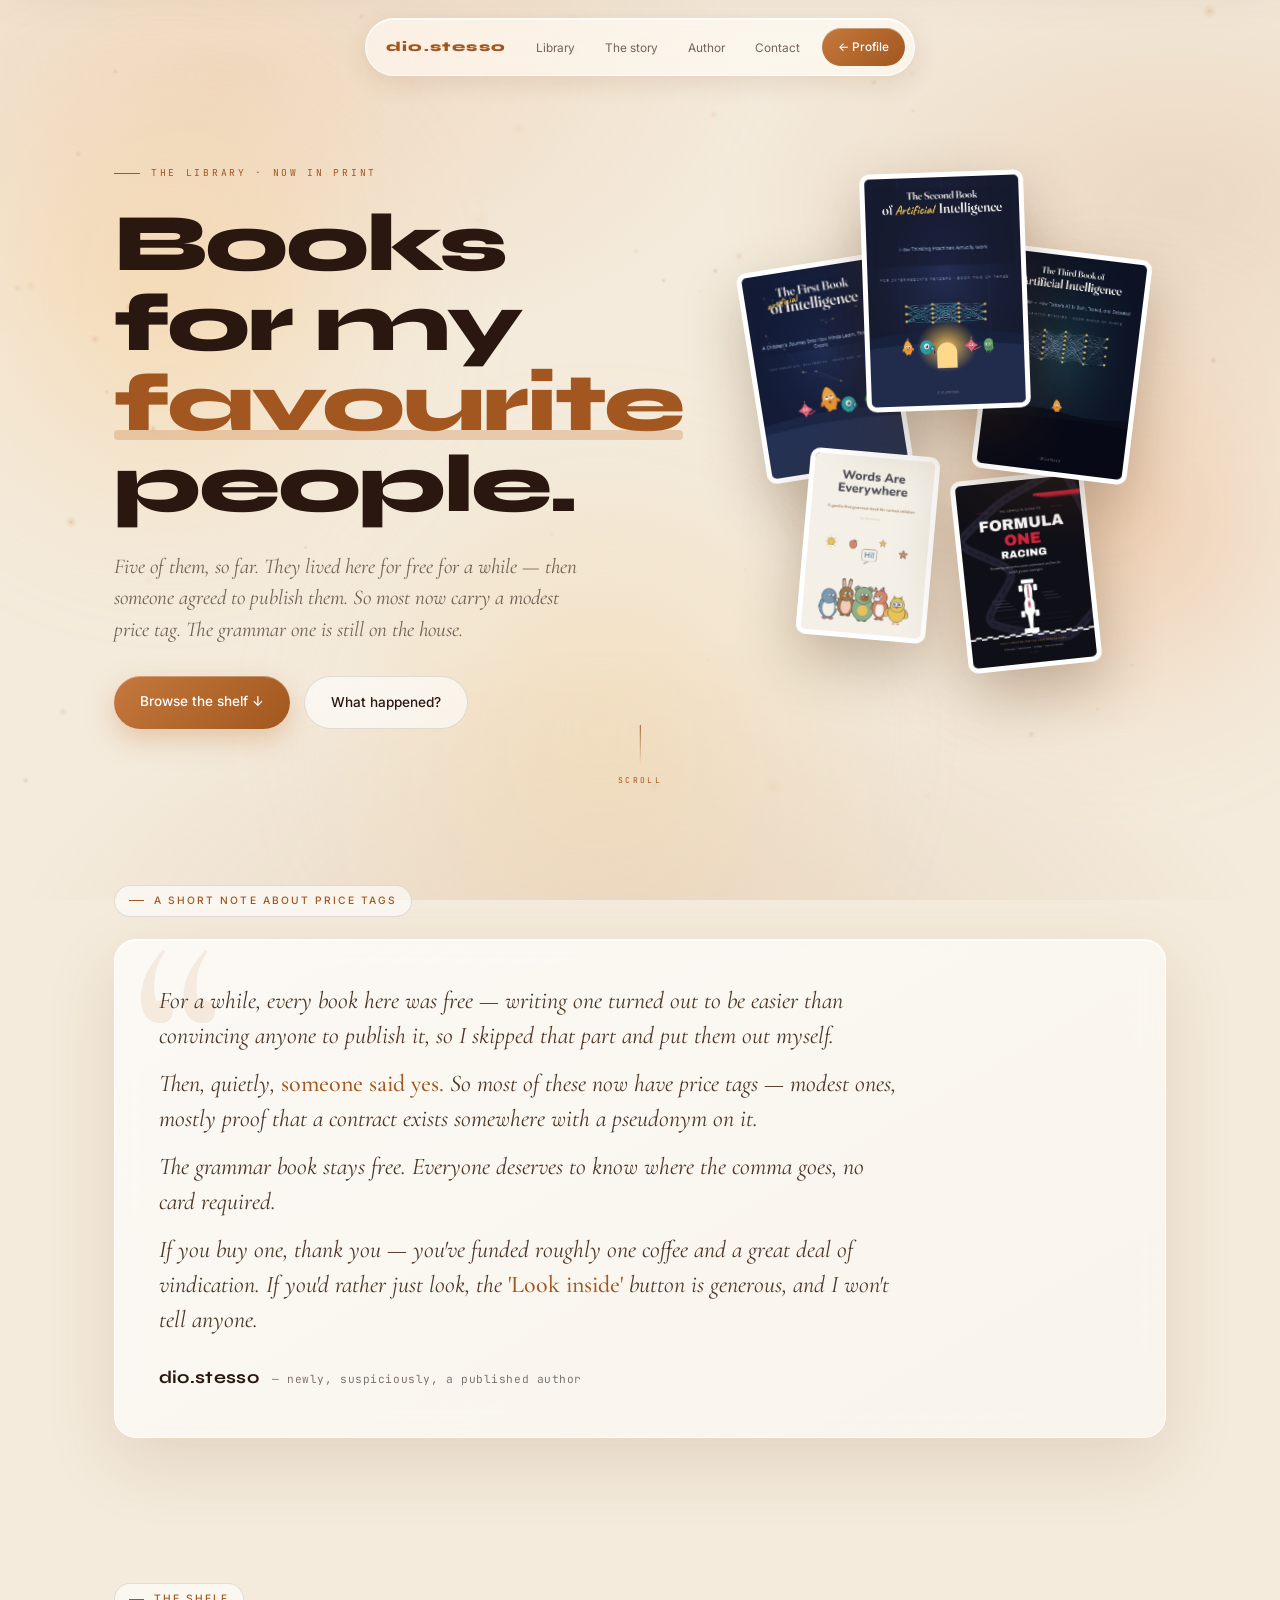
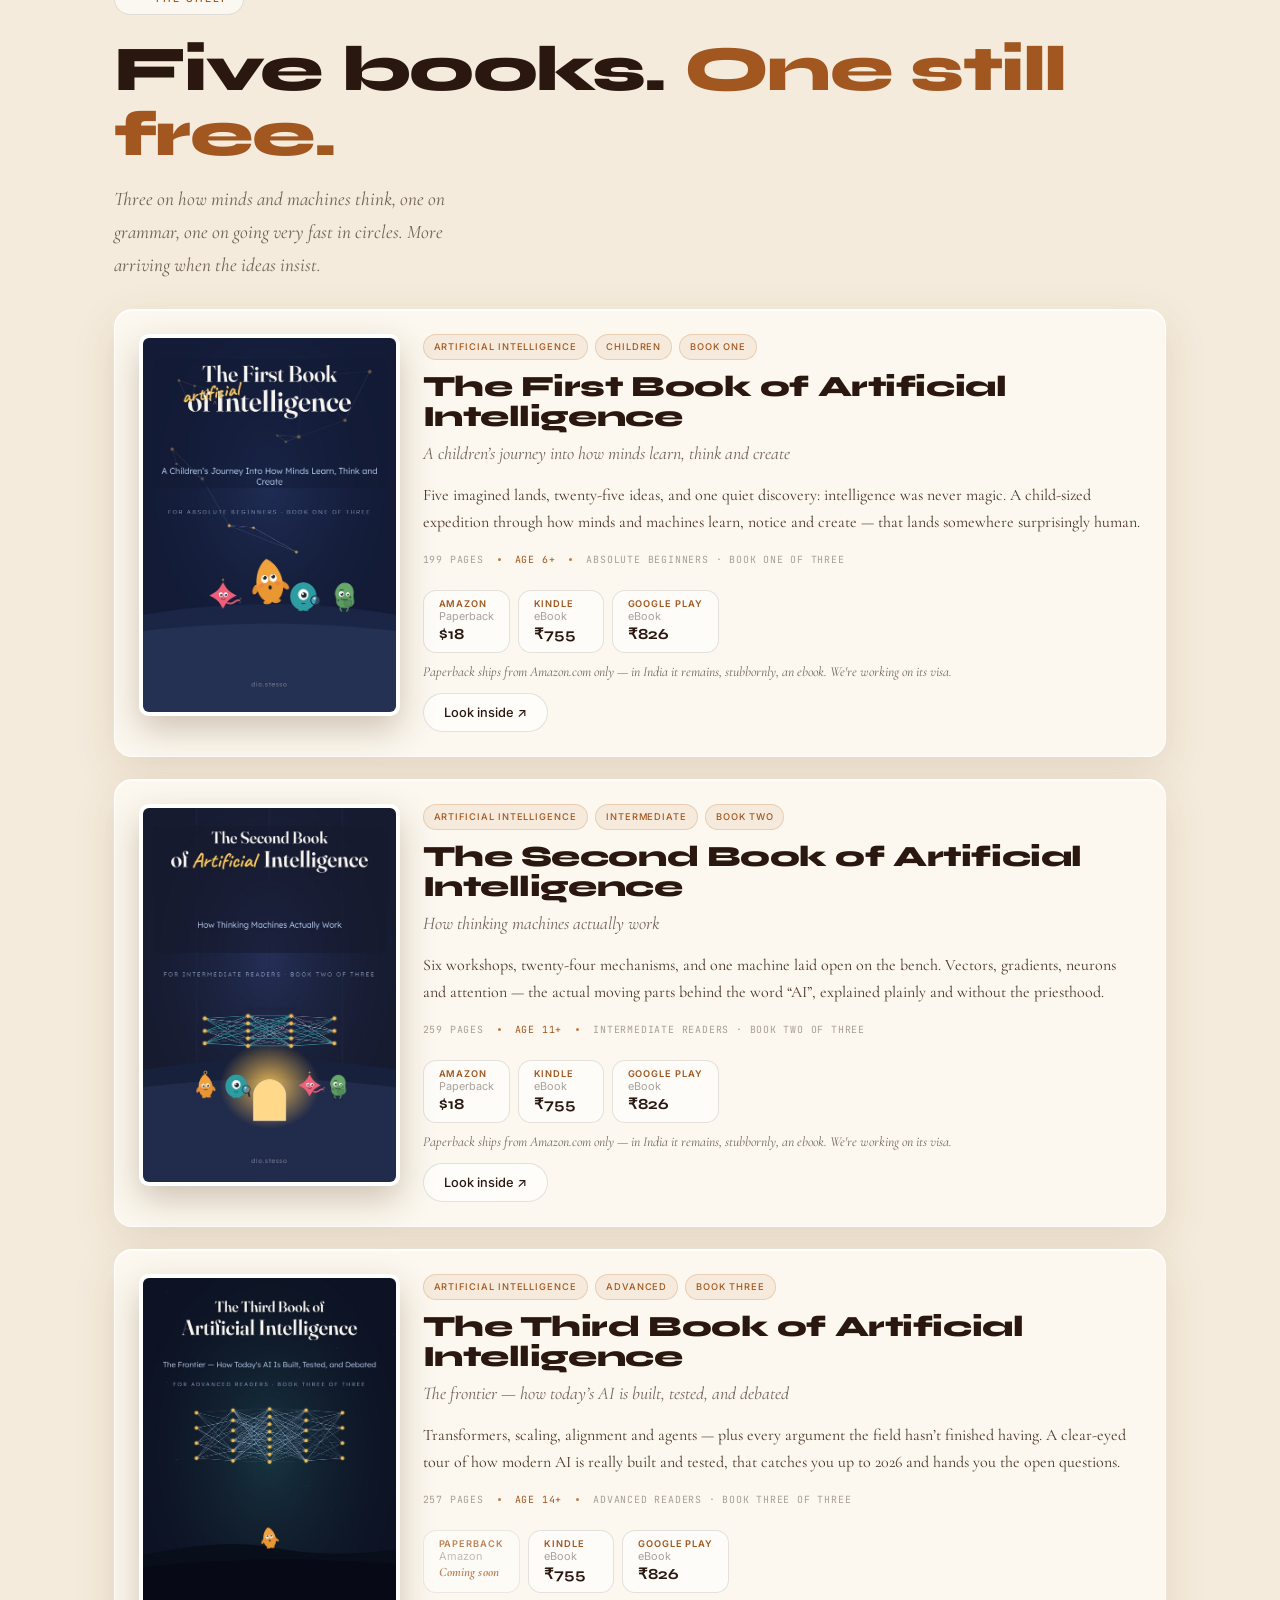
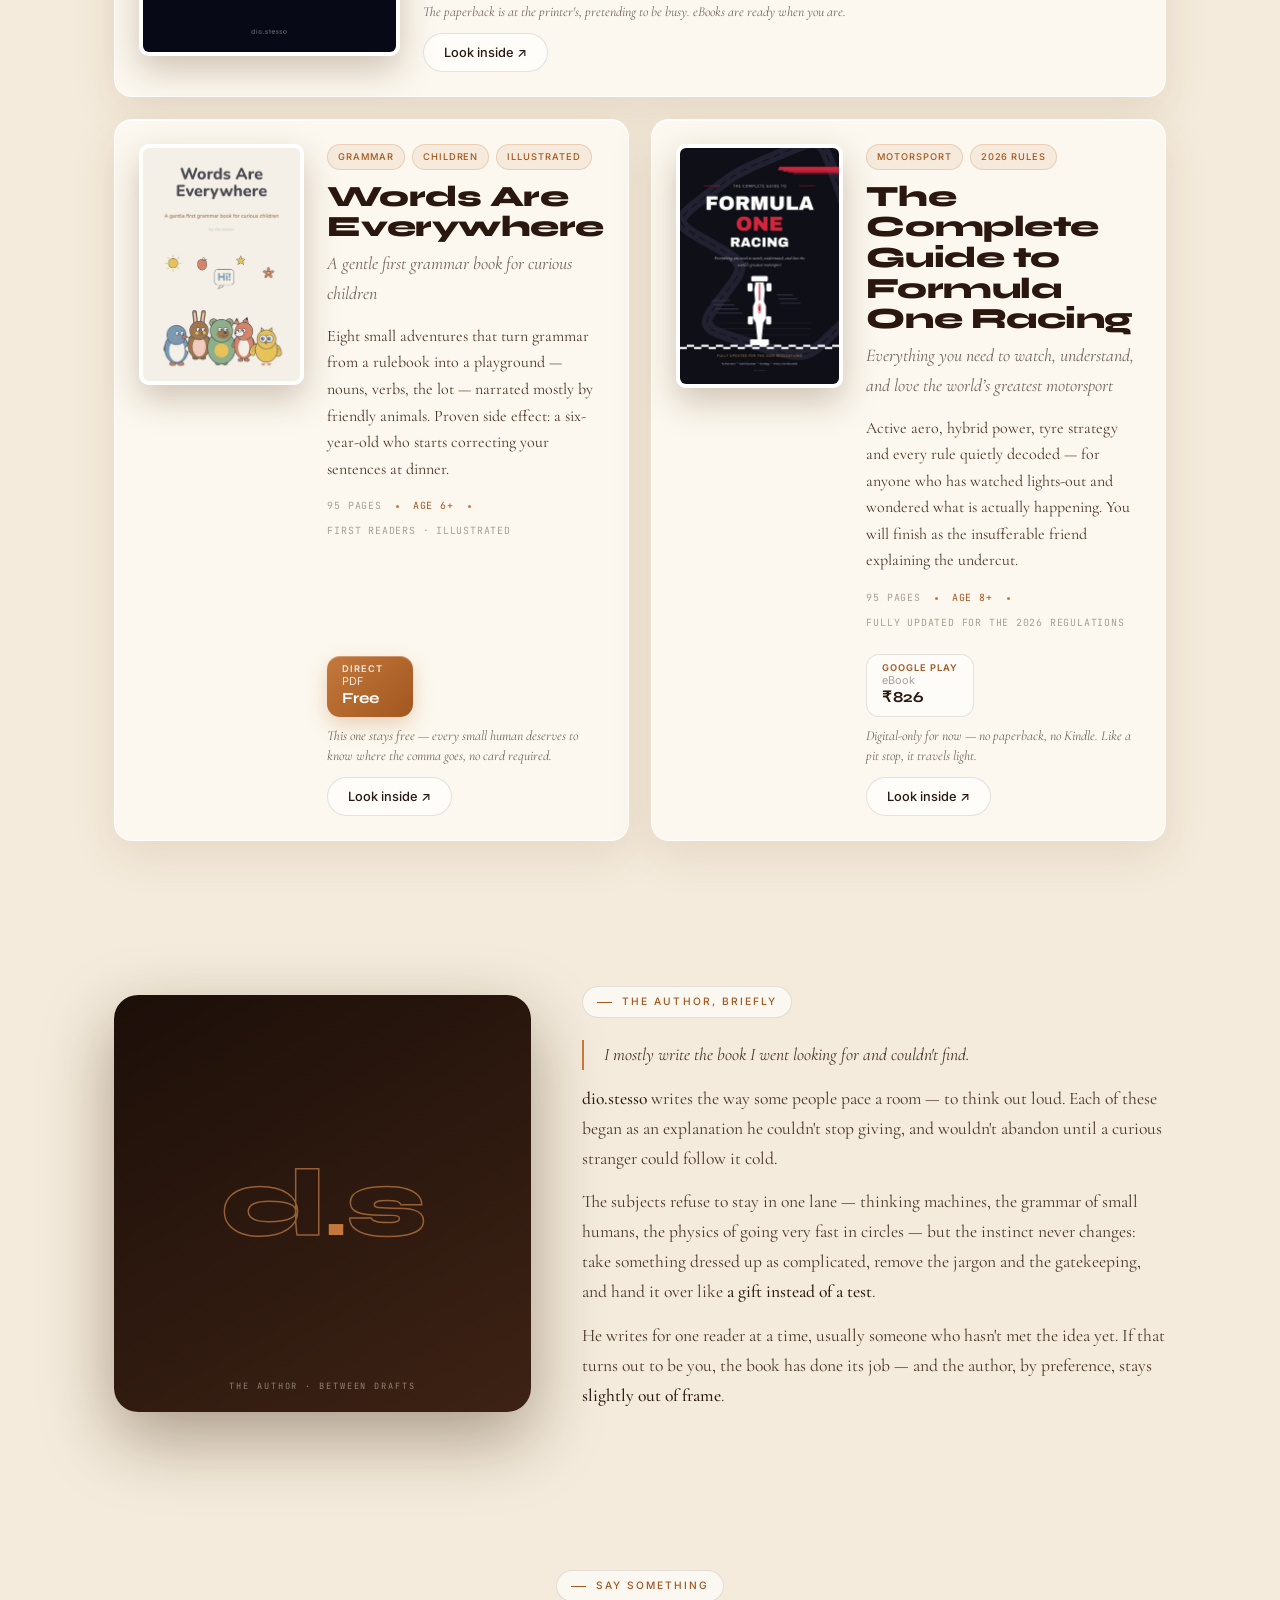
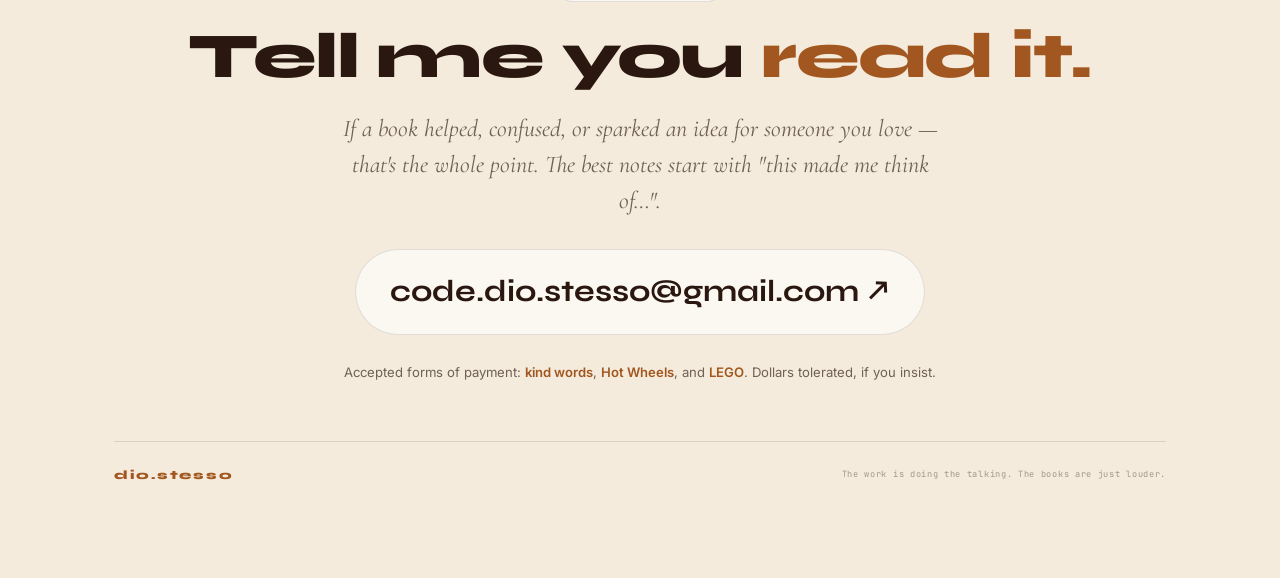
==== books.html @ ee6a13cb "Add files via upload" ====
<!DOCTYPE html>
<html lang="en">
<head>
<meta charset="UTF-8">
<meta name="viewport" content="width=device-width, initial-scale=1.0">
<title>dio.stesso — the library</title>
<meta name="description" content="Books by dio.stesso — on artificial intelligence, grammar, and Formula One. Now published, on Amazon, Kindle and Google Play. The grammar one is still free, on principle.">
<meta name="theme-color" content="#F3EADB">
<!-- Open Graph / social share -->
<meta property="og:type" content="book">
<meta property="og:site_name" content="dio.stesso">
<meta property="og:title" content="dio.stesso — the library">
<meta property="og:description" content="Five books on AI, grammar, and Formula One — now published on Amazon, Kindle and Google Play. The grammar one is still free, on principle.">
<meta property="og:image" content="https://meeseeks-mr.github.io/Meeseeks-Mr/og-books.jpg">
<meta property="og:image:width" content="1200">
<meta property="og:image:height" content="630">
<meta property="og:url" content="https://meeseeks-mr.github.io/Meeseeks-Mr/books.html">
<!-- Twitter card -->
<meta name="twitter:card" content="summary_large_image">
<meta name="twitter:site" content="@WiseBakasur">
<meta name="twitter:title" content="dio.stesso — the library">
<meta name="twitter:description" content="Five books on AI, grammar, and Formula One — now published on Amazon, Kindle and Google Play. The grammar one is still free, on principle.">
<meta name="twitter:image" content="https://meeseeks-mr.github.io/Meeseeks-Mr/og-books.jpg">
<link rel="preconnect" href="https://fonts.googleapis.com">
<link rel="preconnect" href="https://fonts.gstatic.com" crossorigin>
<link href="https://fonts.googleapis.com/css2?family=Cormorant+Garamond:ital,wght@0,300;0,400;0,500;1,300;1,400&family=Syne:wght@600;700;800&family=JetBrains+Mono:wght@300;400&family=Inter:wght@300;400;500;600&display=swap" rel="stylesheet">
<script type="importmap">{ "imports": { "three": "https://cdn.jsdelivr.net/npm/three@0.160.0/build/three.module.js" } }</script>
<style>
:root {
  --paper: #F4EBDC;
  --paper2: #EDE2CF;
  --cloud: #FCF8EF;
  --ink: #2A1810;
  --ink2: #4A3526;
  --ink-soft: rgba(42,24,16,0.66);
  --ink-faint: rgba(42,24,16,0.40);
  --amber: #C4783C;
  --amber-deep: #A1571F;
  --amber-warm: #E09050;
  --line: rgba(42,24,16,0.12);
  --glass: rgba(255,255,255,0.55);
  --glass-brd: rgba(255,255,255,0.75);
  --fd: 'Syne', sans-serif;
  --fb: 'Cormorant Garamond', serif;
  --fm: 'JetBrains Mono', monospace;
  --fu: 'Inter', sans-serif;
  --ease: cubic-bezier(.16,1,.3,1);
}
*,*::before,*::after { box-sizing: border-box; margin: 0; padding: 0; }
html { scroll-behavior: smooth; overflow-x: clip; }
body {
  background: var(--paper);
  color: var(--ink);
  font-family: var(--fb);
  font-size: clamp(1rem,2.4vw,1.15rem);
  font-weight: 400;
  line-height: 1.7;
  overflow-x: clip;
  -webkit-font-smoothing: antialiased;
}
::selection { background: rgba(196,120,60,0.22); }
::-webkit-scrollbar { width: 10px; }
::-webkit-scrollbar-track { background: var(--paper2); }
::-webkit-scrollbar-thumb { background: rgba(196,120,60,0.5); border-radius: 10px; border: 3px solid var(--paper2); }

/* ===== BACKGROUND ===== */
.bg { position: fixed; inset: 0; z-index: 0; pointer-events: none; overflow: hidden; }
.bg::before {
  content: ''; position: absolute; inset: 0;
  background:
    radial-gradient(ellipse 70% 55% at 18% 8%, rgba(224,144,80,0.20), transparent 60%),
    radial-gradient(ellipse 60% 50% at 92% 22%, rgba(196,120,60,0.16), transparent 60%),
    radial-gradient(ellipse 80% 60% at 50% 108%, rgba(161,87,31,0.14), transparent 62%);
}
.blob { position: absolute; border-radius: 50%; filter: blur(60px); opacity: .5; animation: drift 26s ease-in-out infinite; }
.blob.b1 { width: 42vw; height: 42vw; left: -8vw; top: 4vh; background: radial-gradient(circle,#F6C98C,transparent 70%); }
.blob.b2 { width: 38vw; height: 38vw; right: -6vw; top: 30vh; background: radial-gradient(circle,#E8A877,transparent 70%); animation-delay: -8s; }
.blob.b3 { width: 46vw; height: 46vw; left: 24vw; bottom: -14vh; background: radial-gradient(circle,#F2D2A0,transparent 70%); animation-delay: -15s; }
#dust { position: fixed; inset: 0; z-index: 1; pointer-events: none; }
#water { position: fixed; inset: 0; width: 100%; height: 100%; z-index: 60; pointer-events: none; mix-blend-mode: screen; }

/* ===== LAYOUT ===== */
.wrap { position: relative; z-index: 10; max-width: 1180px; margin: 0 auto; padding: 0 clamp(20px,5vw,72px); }

/* ===== NAV ===== */
.nav-shell { position: fixed; top: 18px; left: 0; right: 0; z-index: 100; display: flex; justify-content: center; padding: 0 16px; pointer-events: none; }
nav {
  pointer-events: auto; display: flex; align-items: center; gap: 8px;
  width: fit-content; max-width: 760px; padding: 9px 9px 9px 20px;
  background: rgba(255,255,255,0.55);
  border: 1px solid rgba(255,255,255,0.8);
  backdrop-filter: blur(20px) saturate(140%); -webkit-backdrop-filter: blur(20px) saturate(140%);
  border-radius: 999px;
  box-shadow: 0 6px 26px rgba(120,70,30,0.14), inset 0 1px 0 rgba(255,255,255,0.9);
  opacity: 0; transform: translateY(-18px); animation: drop .7s .15s var(--ease) forwards;
}
.nav-logo { font-family: var(--fd); font-size: .84rem; font-weight: 800; letter-spacing: .1em; color: var(--amber-deep); text-decoration: none; white-space: nowrap; margin-right: 8px; }
.nav-links { display: flex; gap: 2px; align-items: center; list-style: none; }
.nav-links a { font-family: var(--fu); font-size: .74rem; font-weight: 400; color: var(--ink-soft); text-decoration: none; padding: 8px 14px; border-radius: 999px; transition: color .25s, background .25s; }
.nav-links a:hover { color: var(--ink); background: rgba(196,120,60,0.1); }
.nav-back { font-family: var(--fu); font-size: .74rem; font-weight: 500; color: #fff; text-decoration: none; padding: 9px 16px; border-radius: 999px; background: linear-gradient(135deg,var(--amber),var(--amber-deep)); white-space: nowrap; box-shadow: inset 0 1px 0 rgba(255,255,255,0.3); transition: transform .25s, box-shadow .25s; }
.nav-back:hover { transform: translateY(-1px); box-shadow: 0 6px 18px rgba(196,120,60,0.4), inset 0 1px 0 rgba(255,255,255,0.3); }
.burger { display: none; width: 34px; height: 34px; border: none; cursor: pointer; background: rgba(196,120,60,0.1); border-radius: 999px; flex-direction: column; align-items: center; justify-content: center; gap: 4px; }
.burger span { width: 14px; height: 1.5px; background: var(--ink); transition: .3s; }
.burger.open span:nth-child(1){ transform: translateY(5.5px) rotate(45deg); }
.burger.open span:nth-child(2){ opacity: 0; }
.burger.open span:nth-child(3){ transform: translateY(-5.5px) rotate(-45deg); }
.drawer { position: fixed; top: 0; left: 0; right: 0; z-index: 99; background: rgba(252,248,239,0.92); backdrop-filter: blur(20px); -webkit-backdrop-filter: blur(20px); border-bottom: 1px solid var(--line); padding: 84px clamp(28px,8vw,40px) 30px; display: flex; flex-direction: column; gap: 2px; transform: translateY(-110%); transition: transform .45s var(--ease); box-shadow: 0 20px 50px rgba(120,70,30,0.16); }
.drawer.open { transform: translateY(0); }
.drawer a { font-family: var(--fu); font-size: 1.1rem; color: var(--ink); text-decoration: none; padding: 14px 4px; min-height: 48px; display: flex; align-items: center; border-bottom: 1px solid var(--line); transition: color .2s, padding-left .25s; }
.drawer a:hover { color: var(--amber-deep); padding-left: 12px; }
@media (max-width: 720px){ .nav-links{ display:none; } .burger{ display:flex; } nav{ padding:7px 8px 7px 16px; } }

/* ===== HERO ===== */
.hero { min-height: 90svh; display: grid; grid-template-columns: 1.05fr 1fr; align-items: center; gap: clamp(24px,4vw,52px); padding: clamp(98px,12vh,124px) 0 clamp(30px,4vh,48px); }
.eyebrow { font-family: var(--fm); font-size: .6rem; letter-spacing: .28em; text-transform: uppercase; color: var(--amber-deep); display: inline-flex; align-items: center; gap: 11px; margin-bottom: 22px; opacity: 0; animation: fu .8s .4s ease forwards; }
.eyebrow::before { content: ''; width: 26px; height: 1px; background: var(--amber-deep); }
.hero h1 { font-family: var(--fd); font-weight: 800; letter-spacing: -.025em; font-size: clamp(2.6rem,6.4vw,5.4rem); line-height: .98; margin-bottom: 26px; }
.hero h1 .word { display: inline-block; opacity: 0; transform: translateY(40px) rotate(2deg); animation: rise .9s var(--ease) forwards; }
.hero h1 .ac { color: var(--amber-deep); position: relative; }
.hero h1 .ac::after { content:''; position:absolute; left:0; right:0; bottom:.06em; height:.12em; background: rgba(196,120,60,0.28); border-radius: 4px; transform: scaleX(0); transform-origin:left; animation: underline 1s 1.1s var(--ease) forwards; }
.hero-sub { font-size: clamp(1.05rem,1.9vw,1.32rem); font-style: italic; color: var(--ink-soft); max-width: 480px; line-height: 1.5; margin-bottom: 30px; opacity: 0; animation: fu .8s 1s ease forwards; }
.hero-cta { display: flex; flex-wrap: wrap; gap: 14px; opacity: 0; animation: fu .8s 1.15s ease forwards; }
.btn { font-family: var(--fu); font-size: .85rem; font-weight: 500; text-decoration: none; padding: 14px 26px; border-radius: 999px; cursor: pointer; transition: transform .3s, box-shadow .3s, background .3s, filter .3s; border: none; }
.btn-primary { color: #fff; background: linear-gradient(135deg,var(--amber),var(--amber-deep)); box-shadow: 0 10px 28px rgba(196,120,60,0.34), inset 0 1px 0 rgba(255,255,255,0.3); }
.btn-primary:hover { transform: translateY(-3px); box-shadow: 0 16px 36px rgba(196,120,60,0.46), inset 0 1px 0 rgba(255,255,255,0.3); filter: brightness(1.04); }
.btn-ghost { color: var(--ink); background: rgba(255,255,255,0.6); border: 1px solid var(--line); }
.btn-ghost:hover { transform: translateY(-3px); background: #fff; box-shadow: 0 10px 24px rgba(120,70,30,0.14); }

/* hero cover collage */
.collage { position: relative; height: clamp(360px,46vw,560px); opacity: 0; animation: fi 1.2s .7s ease forwards; }
.collage .c-book { position: absolute; border-radius: 10px; overflow: hidden; box-shadow: 0 24px 60px rgba(80,46,16,0.3); border: 5px solid #fff; transition: transform .5s var(--ease), box-shadow .5s; will-change: transform; }
.collage .c-book img { width: 100%; height: auto; display: block; }
.collage .c-book:hover { box-shadow: 0 32px 80px rgba(80,46,16,0.42); z-index: 9 !important; }
.collage .cb1 { width: 34%; left: 4%;  top: 18%; transform: rotate(-9deg); z-index: 2; animation: bob 7s ease-in-out infinite; }
.collage .cb2 { width: 38%; left: 30%; top: 2%;  transform: rotate(-2deg); z-index: 5; animation: bob 6s ease-in-out infinite .4s; }
.collage .cb3 { width: 36%; left: 58%; top: 16%; transform: rotate(7deg);  z-index: 4; animation: bob 6.5s ease-in-out infinite .8s; }
.collage .cb4 { width: 30%; left: 16%; top: 52%; transform: rotate(5deg);  z-index: 3; animation: bob 7.5s ease-in-out infinite .2s; }
.collage .cb5 { width: 31%; left: 52%; top: 56%; transform: rotate(-6deg); z-index: 3; animation: bob 8s ease-in-out infinite .6s; }
.scrolltip { position: absolute; bottom: 22px; left: 50%; transform: translateX(-50%); font-family: var(--fm); font-size: .5rem; letter-spacing: .3em; text-transform: uppercase; color: var(--amber-deep); display: flex; flex-direction: column; align-items: center; gap: 9px; opacity: 0; animation: fi 1s 1.6s ease forwards; }
.scrolltip i { width: 1px; height: 40px; background: linear-gradient(var(--amber-deep),transparent); animation: pulse 2s ease-in-out infinite; }

/* ===== SECTION CHROME ===== */
.lbl { font-family: var(--fu); font-size: .64rem; font-weight: 500; letter-spacing: .2em; text-transform: uppercase; color: var(--amber-deep); display: inline-flex; align-items: center; gap: 10px; margin-bottom: 22px; padding: 6px 14px; border-radius: 999px; background: rgba(255,255,255,0.6); border: 1px solid var(--line); }
.lbl::before { content:''; width: 15px; height: 1px; background: var(--amber-deep); }
.sec { padding: clamp(40px,5.5vw,76px) 0; }
.sec-title { font-family: var(--fd); font-weight: 800; letter-spacing: -.025em; font-size: clamp(2rem,5vw,4rem); line-height: 1.02; }
.sec-title .ac { color: var(--amber-deep); }

/* ===== MANIFESTO ===== */
.manifesto { position: relative; padding: clamp(26px,3.4vw,44px); border-radius: 22px; background: linear-gradient(150deg, rgba(255,255,255,0.7), rgba(255,255,255,0.45)); border: 1px solid rgba(255,255,255,0.8); box-shadow: 0 24px 70px rgba(120,70,30,0.14), inset 0 1px 0 rgba(255,255,255,0.9); backdrop-filter: blur(14px); -webkit-backdrop-filter: blur(14px); overflow: hidden; }
.manifesto::before { content: '“'; position: absolute; top: -42px; left: 14px; font-family: var(--fb); font-size: 18rem; line-height: 1; color: rgba(196,120,60,0.12); pointer-events: none; }
.manifesto p { font-family: var(--fb); font-style: italic; font-size: clamp(1.1rem,2.1vw,1.5rem); line-height: 1.46; color: var(--ink2); max-width: 740px; position: relative; }
.manifesto p + p { margin-top: 13px; }
.manifesto b { font-style: normal; font-weight: 500; color: var(--amber-deep); }
.manifesto .sign { margin-top: 26px; font-family: var(--fd); font-weight: 700; font-size: 1.1rem; color: var(--ink); letter-spacing: .02em; }
.manifesto .sign span { font-family: var(--fm); font-weight: 300; font-size: .7rem; color: var(--ink-soft); letter-spacing: .05em; }

/* ===== BOOKS ===== */
.books-head { display: flex; justify-content: space-between; align-items: flex-end; flex-wrap: wrap; gap: 16px; margin-bottom: 28px; }
.books-head .sub { font-family: var(--fb); font-style: italic; color: var(--ink-soft); font-size: clamp(1rem,1.6vw,1.2rem); max-width: 360px; }
.grid { display: grid; grid-template-columns: repeat(2, 1fr); gap: clamp(16px,1.8vw,22px); }
.bcard {
  position: relative; display: grid; grid-template-columns: minmax(130px,36%) 1fr; gap: clamp(16px,1.8vw,24px);
  padding: clamp(16px,1.9vw,24px); border-radius: 18px;
  background: var(--cloud); border: 1px solid rgba(255,255,255,0.9);
  box-shadow: 0 14px 44px rgba(120,70,30,0.12), inset 0 1px 0 #fff;
  transition: transform .45s var(--ease), box-shadow .45s; will-change: transform;
}
.bcard:hover { transform: translateY(-6px); box-shadow: 0 28px 70px rgba(120,70,30,0.2), inset 0 1px 0 #fff; }
.bcard.feature { grid-column: 1 / -1; grid-template-columns: minmax(160px,26%) 1fr; }
.bcover { position: relative; align-self: start; border-radius: 10px; overflow: hidden; box-shadow: 0 14px 34px rgba(80,46,16,0.26); border: 4px solid #fff; cursor: pointer; transform: perspective(900px) rotateY(0deg); transition: transform .5s var(--ease), box-shadow .5s; }
.bcover img { width: 100%; height: auto; display: block; }
.bcover::after { content: 'Look inside ↗'; position: absolute; inset: 0; display: flex; align-items: flex-end; justify-content: center; padding-bottom: 14px; font-family: var(--fu); font-size: .72rem; font-weight: 500; color: #fff; background: linear-gradient(to top, rgba(30,16,8,0.7), transparent 46%); opacity: 0; transition: opacity .35s; }
.bcover:hover { transform: perspective(900px) rotateY(-7deg) scale(1.02); box-shadow: 0 26px 56px rgba(80,46,16,0.38); }
.bcover:hover::after { opacity: 1; }
.binfo { display: flex; flex-direction: column; }
.btag-row { display: flex; flex-wrap: wrap; gap: 7px; margin-bottom: 12px; }
.btag { font-family: var(--fu); font-size: .58rem; font-weight: 500; letter-spacing: .1em; text-transform: uppercase; padding: 4px 10px; border-radius: 999px; color: var(--amber-deep); background: rgba(196,120,60,0.1); border: 1px solid rgba(196,120,60,0.26); }
.btitle { font-family: var(--fd); font-weight: 800; letter-spacing: -.015em; font-size: clamp(1.3rem,2.3vw,1.9rem); line-height: 1.04; color: var(--ink); }
.bsub { font-family: var(--fb); font-style: italic; font-size: clamp(.98rem,1.4vw,1.12rem); color: var(--ink-soft); margin: 5px 0 0; }
.bsummary { font-size: clamp(.92rem,1.3vw,1rem); color: var(--ink2); line-height: 1.66; margin: 14px 0 16px; }
.bmeta { display: flex; align-items: center; flex-wrap: wrap; gap: 8px 14px; font-family: var(--fm); font-size: .62rem; letter-spacing: .08em; color: var(--ink-faint); text-transform: uppercase; margin-bottom: 18px; row-gap: 8px; }
.bmeta span { white-space: nowrap; }
.bmeta .dotsep { flex-shrink: 0; width: 3px; height: 3px; border-radius: 50%; background: var(--amber); }
.bage { color: var(--amber-deep); }
.bprice { font-family: var(--fd); font-weight: 700; color: var(--amber-deep); font-size: .82rem; letter-spacing: .04em; }
.bprice s { color: var(--ink-faint); font-weight: 400; margin-right: 7px; }
.bactions { display: flex; flex-wrap: wrap; gap: 10px; margin-top: auto; }
.b-dl { display: inline-flex; align-items: center; gap: 8px; font-family: var(--fu); font-size: .8rem; font-weight: 500; color: #fff; text-decoration: none; padding: 11px 20px; border-radius: 999px; background: linear-gradient(135deg,var(--amber),var(--amber-deep)); box-shadow: 0 8px 20px rgba(196,120,60,0.3), inset 0 1px 0 rgba(255,255,255,0.3); transition: transform .3s, box-shadow .3s, filter .3s; }
.b-dl:hover { transform: translateY(-2px); box-shadow: 0 12px 28px rgba(196,120,60,0.42), inset 0 1px 0 rgba(255,255,255,0.3); filter: brightness(1.04); }
.b-prev { display: inline-flex; align-items: center; gap: 8px; font-family: var(--fu); font-size: .8rem; font-weight: 500; color: var(--ink); cursor: pointer; padding: 11px 20px; border-radius: 999px; background: rgba(255,255,255,0.7); border: 1px solid var(--line); transition: transform .3s, background .3s; }
.b-prev:hover { transform: translateY(-2px); background: #fff; }
/* buy buttons */
.buyrow { display: flex; flex-wrap: wrap; gap: 8px; margin-top: auto; padding-top: 4px; }
.buy { display: flex; flex-direction: column; align-items: flex-start; gap: 0; text-decoration: none; padding: 8px 15px 9px; border-radius: 13px; border: 1px solid var(--line); background: rgba(255,255,255,0.62); transition: transform .26s, box-shadow .26s, background .26s; line-height: 1.18; min-width: 86px; }
.buy:hover { transform: translateY(-2px); box-shadow: 0 9px 22px rgba(196,120,60,0.2); background: #fff; }
.buy-store { font-family: var(--fu); font-size: .58rem; letter-spacing: .1em; text-transform: uppercase; color: var(--amber-deep); font-weight: 600; }
.buy-fmt { font-family: var(--fu); font-size: .68rem; color: var(--ink-faint); }
.buy-price { font-family: var(--fd); font-weight: 700; font-size: .96rem; color: var(--ink); margin-top: 2px; letter-spacing: .01em; }
.buy-price s { color: var(--ink-faint); font-weight: 400; font-size: .8em; margin-right: 4px; text-decoration-thickness: 1px; }
.lb-foot .buy-price s { color: rgba(42,24,16,0.42); }
.buy-soon { opacity: .72; cursor: default; }
.buy-soon:hover { transform: none; box-shadow: none; background: rgba(255,255,255,0.62); }
.buy-soon .buy-price { color: var(--amber-deep); font-style: italic; font-size: .8rem; font-family: var(--fb); }
.buy-free { background: linear-gradient(135deg,var(--amber),var(--amber-deep)); border: none; box-shadow: 0 8px 20px rgba(196,120,60,0.3), inset 0 1px 0 rgba(255,255,255,0.3); }
.buy-free .buy-store { color: rgba(255,255,255,0.85); }
.buy-free .buy-fmt { color: rgba(255,255,255,0.85); }
.buy-free .buy-price { color: #fff; }
.buy-note { font-family: var(--fb); font-style: italic; font-size: .86rem; color: var(--ink-soft); margin: 9px 0 0; line-height: 1.5; }
.b-prev.b-look { align-self: flex-start; margin-top: 10px; }
.lb-foot { flex-direction: column; align-items: center; }
.lb-foot .buyrow { margin-top: 0; justify-content: center; }
.lb-foot .buy { background: rgba(255,255,255,0.92); border-color: rgba(255,255,255,0.25); }
.lb-foot .buy-fmt { color: rgba(42,24,16,0.55); }
.lb-foot .buy-note { color: rgba(251,246,236,0.66); text-align: center; max-width: 460px; }

/* ===== AUTHOR ===== */
.author-grid { display: grid; grid-template-columns: 1fr 1.4fr; gap: clamp(28px,4vw,52px); align-items: center; }
.author-card { position: relative; aspect-ratio: 1; border-radius: 24px; overflow: hidden; background: linear-gradient(150deg,#1C0F09,#3D2214); box-shadow: 0 26px 70px rgba(60,34,12,0.4); display: flex; align-items: center; justify-content: center; container-type: inline-size; }
.author-card .mono { font-family: var(--fd); font-weight: 800; font-size: clamp(3rem, 28cqi, 6rem); color: transparent; -webkit-text-stroke: 1.5px rgba(224,144,80,0.6); letter-spacing: -.03em; }
.author-card .mono b { color: var(--amber); -webkit-text-stroke: 0; }
.author-card::after { content: 'the author · between drafts'; position: absolute; bottom: 18px; left: 0; right: 0; text-align: center; font-family: var(--fm); font-size: .54rem; letter-spacing: .22em; text-transform: uppercase; color: rgba(237,230,216,0.5); }
.author-body p { font-size: clamp(.98rem,1.4vw,1.1rem); color: var(--ink2); line-height: 1.7; margin-bottom: 14px; }
.author-body b { color: var(--ink); font-weight: 500; }
.author-pull { font-family: var(--fb); font-style: italic; font-size: clamp(1.3rem,2.6vw,1.9rem); line-height: 1.35; color: var(--ink); margin-bottom: 24px; padding-left: 20px; border-left: 2px solid var(--amber); }

/* ===== CONTACT ===== */
.contact { text-align: center; }
.contact .sec-title { margin-bottom: 22px; }
.contact-line { font-family: var(--fb); font-style: italic; font-size: clamp(1.1rem,2vw,1.5rem); color: var(--ink-soft); max-width: 620px; margin: 0 auto 30px; line-height: 1.5; }
.contact-mail { display: inline-flex; align-items: center; gap: 12px; font-family: var(--fd); font-weight: 700; font-size: clamp(1.1rem,2.6vw,1.9rem); color: var(--ink); text-decoration: none; padding: 16px 34px; border-radius: 999px; background: rgba(255,255,255,0.6); border: 1px solid var(--line); transition: transform .35s, box-shadow .35s, color .3s; }
.contact-mail:hover { transform: translateY(-3px); color: var(--amber-deep); box-shadow: 0 16px 40px rgba(196,120,60,0.2); }
.currency { margin-top: 26px; font-family: var(--fu); font-size: .82rem; color: var(--ink-soft); }
.currency b { color: var(--amber-deep); font-weight: 600; }
footer { border-top: 1px solid var(--line); margin-top: clamp(34px,5vw,58px); padding: 22px 0; display: flex; justify-content: space-between; align-items: center; flex-wrap: wrap; gap: 12px; }
.ft-logo { font-family: var(--fd); font-weight: 800; font-size: .78rem; letter-spacing: .14em; color: var(--amber-deep); text-decoration: none; }
.ft-note { font-family: var(--fm); font-size: .54rem; letter-spacing: .08em; color: var(--ink-faint); }

/* ===== PREVIEW LIGHTBOX ===== */
.lb { position: fixed; inset: 0; z-index: 1000; display: none; }
.lb.open { display: block; }
.lb-bd { position: absolute; inset: 0; background: rgba(34,20,10,0.62); backdrop-filter: blur(10px); -webkit-backdrop-filter: blur(10px); opacity: 0; transition: opacity .4s; }
.lb.open .lb-bd { opacity: 1; }
.lb-panel { position: absolute; inset: 0; display: flex; align-items: center; justify-content: center; padding: 70px 16px 26px; opacity: 0; transform: scale(.97); transition: opacity .4s var(--ease), transform .4s var(--ease); }
.lb.open .lb-panel { opacity: 1; transform: scale(1); }
.lb-card { display: flex; flex-direction: column; align-items: center; width: min(100%, 1100px); height: 100%; max-height: 760px; }
.lb-title { font-family: var(--fd); font-weight: 700; color: #fbf6ec; font-size: 1.05rem; margin-bottom: 6px; text-align: center; letter-spacing: .01em; min-height: 1.3em; }
.lb-meta { font-family: var(--fm); font-size: .58rem; letter-spacing: .16em; text-transform: uppercase; color: rgba(251,246,236,0.72); margin-bottom: 14px; text-align: center; min-height: 1.4em; }
.lb-meta b { color: var(--amber-warm); font-weight: 400; }
.lb-stage { display: flex; align-items: center; gap: 14px; width: 100%; flex: 1; min-height: 0; justify-content: center; }
.lb-img-wrap { position: relative; height: min(56vh, 540px); width: auto; max-width: min(78vw, 365px); aspect-ratio: 450/666; border-radius: 8px; overflow: hidden; box-shadow: 0 30px 80px rgba(0,0,0,0.5); border: 5px solid #fff; background:#fff; flex-shrink: 0; }
.lb-img-wrap img { width: 100%; height: 100%; object-fit: contain; display: block; }
.lb-arrow { width: 50px; height: 50px; flex-shrink: 0; border-radius: 50%; border: 1px solid rgba(255,255,255,0.4); background: rgba(255,255,255,0.14); color: #fff; font-size: 20px; cursor: pointer; display: flex; align-items: center; justify-content: center; transition: background .3s, transform .3s; }
.lb-arrow:hover { background: rgba(255,255,255,0.28); transform: scale(1.08); }
.lb-count { margin-top: 16px; font-family: var(--fm); font-size: .64rem; letter-spacing: .14em; color: rgba(251,246,236,0.75); min-height: 1.2em; }
.lb-foot { margin-top: 14px; display: flex; gap: 12px; }
.lb-close { position: absolute; top: 18px; right: 18px; width: 44px; height: 44px; border-radius: 50%; border: 1px solid rgba(255,255,255,0.35); background: rgba(255,255,255,0.14); color: #fff; font-size: 22px; cursor: pointer; display: flex; align-items: center; justify-content: center; transition: transform .3s, background .3s; }
.lb-close:hover { transform: rotate(90deg) scale(1.05); background: rgba(255,255,255,0.28); }

/* ===== REVEAL ===== */
.rv { opacity: 0; transform: translateY(26px); transition: opacity .8s var(--ease), transform .8s var(--ease); }
.rv.on { opacity: 1; transform: translateY(0); }
.d1{transition-delay:.08s}.d2{transition-delay:.16s}.d3{transition-delay:.24s}.d4{transition-delay:.32s}

/* ===== KEYFRAMES ===== */
@keyframes drop { to{ opacity:1; transform:translateY(0);} }
@keyframes fu { from{opacity:0;transform:translateY(18px)} to{opacity:1;transform:translateY(0)} }
@keyframes fi { to{ opacity:1 } }
@keyframes rise { to{ opacity:1; transform:translateY(0) rotate(0)} }
@keyframes underline { to{ transform:scaleX(1) } }
@keyframes bob { 0%,100%{ transform: var(--t) translateY(0);} 50%{ transform: var(--t) translateY(-12px);} }
@keyframes drift { 0%,100%{ transform: translate(0,0);} 33%{ transform: translate(4vw,3vh);} 66%{ transform: translate(-3vw,5vh);} }
@keyframes pulse { 0%,100%{ opacity:.4;} 50%{ opacity:1;} }

/* bob needs per-card base transform via --t */
.collage .cb1{--t:rotate(-9deg)} .collage .cb2{--t:rotate(-2deg)} .collage .cb3{--t:rotate(7deg)} .collage .cb4{--t:rotate(5deg)} .collage .cb5{--t:rotate(-6deg)}

/* ===== RESPONSIVE ===== */
@media (max-width: 980px){
  .hero { grid-template-columns: 1fr; gap: 10px; padding-top: 120px; }
  .collage { order: -1; height: clamp(300px,70vw,420px); margin-bottom: 10px; }
  .grid { grid-template-columns: 1fr; }
  .bcard, .bcard.feature { grid-template-columns: minmax(120px,34%) 1fr; }
  .author-grid { grid-template-columns: 1fr; }
  .author-card { width: 86vw; max-width: 380px; margin: 0 auto; }
}
@media (max-width: 560px){
  .bcard, .bcard.feature { grid-template-columns: 1fr; }
  .bcover { max-width: 200px; margin: 0 auto; }
  .bcover::after { opacity: 1; } /* always show hint on touch */
  .binfo { align-items: center; text-align: center; }
  .btag-row { justify-content: center; }
  .bmeta { justify-content: center; gap: 6px 10px; font-size: .58rem; }
  .bactions { justify-content: center; }
  .lb-arrow { width: 42px; height: 42px; }
  .manifesto::before { font-size: 12rem; top: -28px; }
  .bmeta .dotsep { display: none; }
}
@media (prefers-reduced-motion: reduce){
  *,*::before,*::after { animation-duration:.01ms!important; animation-iteration-count:1!important; transition-duration:.25s!important; }
  .rv{ opacity:1!important; transform:none!important; }
  .hero h1 .word{ opacity:1!important; transform:none!important; }
  #dust{ display:none; }
}
</style>
</head>
<body>

<script>
if ('scrollRestoration' in history) history.scrollRestoration = 'manual';
window.scrollTo(0, 0);
</script>
<div class="bg"><div class="blob b1"></div><div class="blob b2"></div><div class="blob b3"></div></div>
<canvas id="dust"></canvas>
<canvas id="water"></canvas>

<!-- DRAWER -->
<div class="drawer" id="drawer">
  <a href="#library" data-nav>The Library</a>
  <a href="#why" data-nav>The Story</a>
  <a href="#author" data-nav>The Author</a>
  <a href="#contact" data-nav>Contact</a>
  <a href="index.html">← Back to profile</a>
</div>

<!-- NAV -->
<div class="nav-shell">
  <nav>
    <a href="index.html" class="nav-logo">dio.stesso</a>
    <ul class="nav-links">
      <li><a href="#library">Library</a></li>
      <li><a href="#why">The story</a></li>
      <li><a href="#author">Author</a></li>
      <li><a href="#contact">Contact</a></li>
    </ul>
    <a href="index.html" class="nav-back">← Profile</a>
    <button class="burger" id="burger" aria-label="Menu"><span></span><span></span><span></span></button>
  </nav>
</div>

<!-- HERO -->
<div class="wrap">
  <section class="hero">
    <div class="hero-text">
      <div class="eyebrow">the library · now in print</div>
      <h1>
        <span class="word" style="animation-delay:.55s">Books</span>
        <span class="word" style="animation-delay:.66s">for&nbsp;my</span>
        <span class="word ac" style="animation-delay:.78s">favourite</span>
        <span class="word" style="animation-delay:.9s">people.</span>
      </h1>
      <p class="hero-sub">Five of them, so far. They lived here for free for a while — then someone agreed to publish them. So most now carry a modest price tag. The grammar one is still on the house.</p>
      <div class="hero-cta">
        <a href="#library" class="btn btn-primary">Browse the shelf ↓</a>
        <a href="#why" class="btn btn-ghost">What happened?</a>
      </div>
    </div>
    <div class="collage">
      <a class="c-book cb1" href="#ai1"><img src="media/book-ai1.jpg" alt="The First Book of Artificial Intelligence" width="560" height="829"></a>
      <a class="c-book cb2" href="#ai2"><img src="media/book-ai2.jpg" alt="The Second Book of Artificial Intelligence" width="560" height="829"></a>
      <a class="c-book cb3" href="#ai3"><img src="media/book-ai3.jpg" alt="The Third Book of Artificial Intelligence" width="560" height="829"></a>
      <a class="c-book cb4" href="#grammar"><img src="media/book-grammar.jpg" alt="Words Are Everywhere" width="640" height="947"></a>
      <a class="c-book cb5" href="#f1"><img src="media/book-f1.jpg" alt="The Complete Guide to Formula One Racing" width="640" height="947"></a>
    </div>
    <div class="scrolltip"><i></i><span>scroll</span></div>
  </section>
</div>

<!-- MANIFESTO / WHY FREE -->
<div class="wrap">
  <section class="sec" id="why">
    <div class="lbl rv">A short note about price tags</div>
    <div class="manifesto rv d1">
      <p>For a while, every book here was free — writing one turned out to be easier than convincing anyone to publish it, so I skipped that part and put them out myself.</p>
      <p>Then, quietly, <b>someone said yes.</b> So most of these now have price tags — modest ones, mostly proof that a contract exists somewhere with a pseudonym on it.</p>
      <p>The grammar book stays free. Everyone deserves to know where the comma goes, no card required.</p>
      <p>If you buy one, thank you — you've funded roughly one coffee and a great deal of vindication. If you'd rather just look, the <b>'Look inside'</b> button is generous, and I won't tell anyone.</p>
      <div class="sign">dio.stesso &nbsp; <span>— newly, suspiciously, a published author</span></div>
    </div>
  </section>
</div>

<!-- LIBRARY -->
<div class="wrap">
  <section class="sec" id="library">
    <div class="books-head">
      <div>
        <div class="lbl rv">The shelf</div>
        <h2 class="sec-title rv d1">Five books. <span class="ac">One still free.</span></h2>
      </div>
      <p class="sub rv d2">Three on how minds and machines think, one on grammar, one on going very fast in circles. More arriving when the ideas insist.</p>
    </div>
    <div class="grid" id="grid"></div>
  </section>
</div>

<!-- AUTHOR -->
<div class="wrap">
  <section class="sec" id="author">
    <div class="author-grid">
      <div class="author-card rv">
        <div class="mono">d<b>.</b>s</div>
      </div>
      <div class="author-body">
        <div class="lbl rv">The author, briefly</div>
        <p class="author-pull rv d1">I mostly write the book I went looking for and couldn't find.</p>
        <p class="rv d2"><b>dio.stesso</b> writes the way some people pace a room — to think out loud. Each of these began as an explanation he couldn't stop giving, and wouldn't abandon until a curious stranger could follow it cold.</p>
        <p class="rv d3">The subjects refuse to stay in one lane — thinking machines, the grammar of small humans, the physics of going very fast in circles — but the instinct never changes: take something dressed up as complicated, remove the jargon and the gatekeeping, and hand it over like <b>a gift instead of a test</b>.</p>
        <p class="rv d4">He writes for one reader at a time, usually someone who hasn't met the idea yet. If that turns out to be you, the book has done its job — and the author, by preference, stays <b>slightly out of frame</b>.</p>
      </div>
    </div>
  </section>
</div>

<!-- CONTACT -->
<div class="wrap">
  <section class="sec contact" id="contact">
    <div class="lbl rv" style="margin-left:auto;margin-right:auto;">Say something</div>
    <h2 class="sec-title rv d1">Tell me you <span class="ac">read it.</span></h2>
    <p class="contact-line rv d2">If a book helped, confused, or sparked an idea for someone you love — that's the whole point. The best notes start with "this made me think of…".</p>
    <a href="mailto:code.dio.stesso@gmail.com" class="contact-mail rv d2">code.dio.stesso@gmail.com ↗</a>
    <p class="currency rv d3">Accepted forms of payment: <b>kind words</b>, <b>Hot Wheels</b>, and <b>LEGO</b>. Dollars tolerated, if you insist.</p>
    <footer>
      <a href="index.html" class="ft-logo">dio.stesso</a>
      <div class="ft-note">The work is doing the talking. The books are just louder.</div>
    </footer>
  </section>
</div>

<!-- PREVIEW LIGHTBOX -->
<div class="lb" id="lb" role="dialog" aria-modal="true" aria-label="Book preview">
  <div class="lb-bd" data-close></div>
  <div class="lb-panel">
    <button class="lb-close" id="lbClose" aria-label="Close">×</button>
    <div class="lb-card">
      <div class="lb-title" id="lbTitle"></div>
      <div class="lb-meta" id="lbMeta"></div>
      <div class="lb-stage">
        <button class="lb-arrow" id="lbPrev" aria-label="Previous">‹</button>
        <div class="lb-img-wrap"><img id="lbImg" src="" alt="Book preview page"></div>
        <button class="lb-arrow" id="lbNext" aria-label="Next">›</button>
      </div>
      <div class="lb-count" id="lbCount"></div>
      <div class="lb-foot" id="lbFoot"></div>
    </div>
  </div>
</div>

<script>
const reduce = window.matchMedia('(prefers-reduced-motion: reduce)').matches;

/* ===== MODULAR BOOK DATA — add a book by appending an entry ===== */
const BOOKS = [
  { slug:'ai1', feature:true, title:'The First Book of Artificial Intelligence',
    sub:'A children’s journey into how minds learn, think and create',
    audience:'Absolute beginners · Book One of Three', pages:199, size:'8.5 MB', age:6,
    tags:['Artificial Intelligence','Children','Book One'],
    summary:'Five imagined lands, twenty-five ideas, and one quiet discovery: intelligence was never magic. A child-sized expedition through how minds and machines learn, notice and create — that lands somewhere surprisingly human.',
    previews:5 },
  { slug:'ai2', feature:true, title:'The Second Book of Artificial Intelligence',
    sub:'How thinking machines actually work',
    audience:'Intermediate readers · Book Two of Three', pages:259, size:'11.8 MB', age:11,
    tags:['Artificial Intelligence','Intermediate','Book Two'],
    summary:'Six workshops, twenty-four mechanisms, and one machine laid open on the bench. Vectors, gradients, neurons and attention — the actual moving parts behind the word “AI”, explained plainly and without the priesthood.',
    previews:5 },
  { slug:'ai3', feature:true, title:'The Third Book of Artificial Intelligence',
    sub:'The frontier — how today’s AI is built, tested, and debated',
    audience:'Advanced readers · Book Three of Three', pages:257, size:'9.2 MB', age:14,
    tags:['Artificial Intelligence','Advanced','Book Three'],
    summary:'Transformers, scaling, alignment and agents — plus every argument the field hasn’t finished having. A clear-eyed tour of how modern AI is really built and tested, that catches you up to 2026 and hands you the open questions.',
    previews:5 },
  { slug:'grammar', title:'Words Are Everywhere',
    sub:'A gentle first grammar book for curious children',
    audience:'First readers · illustrated', pages:95, size:'2.2 MB', age:6,
    tags:['Grammar','Children','Illustrated'],
    summary:'Eight small adventures that turn grammar from a rulebook into a playground — nouns, verbs, the lot — narrated mostly by friendly animals. Proven side effect: a six-year-old who starts correcting your sentences at dinner.',
    previews:5 },
  { slug:'f1', title:'The Complete Guide to Formula One Racing',
    sub:'Everything you need to watch, understand, and love the world’s greatest motorsport',
    audience:'Fully updated for the 2026 regulations', pages:95, size:'0.5 MB', age:8,
    tags:['Motorsport','2026 Rules'],
    summary:'Active aero, hybrid power, tyre strategy and every rule quietly decoded — for anyone who has watched lights-out and wondered what is actually happening. You will finish as the insufferable friend explaining the undercut.',
    previews:5 }
];
/* ===== WHERE TO BUY — edit prices / links here, the page rebuilds itself ===== */
const STORE = {
  ai1: {
    paperback:{ url:'https://www.amazon.com/dp/B0H6SZT8TZ', price:'$18' },
    kindle:{ url:'https://www.amazon.in/dp/B0H6T1FJTB', price:'₹755' },
    play:{ url:'https://play.google.com/store/books/details?id=zM7tEQAAQBAJ', price:'₹826' }
  },
  ai2: {
    paperback:{ url:'https://www.amazon.com/dp/B0H6SWSPPW', price:'$18' },
    kindle:{ url:'https://www.amazon.in/dp/B0H6SXNQ26', price:'₹755' },
    play:{ url:'https://play.google.com/store/books/details?id=4s7tEQAAQBAJ', price:'₹826' }
  },
  ai3: {
    paperback:{ soon:true },
    kindle:{ url:'https://www.amazon.in/dp/B0H6T6KV3P', price:'₹755' },
    play:{ url:'https://play.google.com/store/books/details?id=7s7tEQAAQBAJ', price:'₹826' }
  },
  f1: {
    play:{ url:'https://play.google.com/store/books/details?id=XqLrEQAAQBAJ', price:'₹826' }
  },
  grammar: { free:true }
};

/* Google Play price markup: struck list price + discounted price when on sale */
function playPriceHTML(p){
  return p && p.sale ? `<s>${p.price}</s> ${p.sale}` : (p ? p.price : '');
}

/* build the buy row (and witty caption) for a book */
function buyHTML(slug){
  const s = STORE[slug];
  if(!s) return '';
  if(s.free){
    return `<div class="buyrow">
      <a class="buy buy-free" href="media/books/${slug}.pdf" download>
        <span class="buy-store">Direct</span><span class="buy-fmt">PDF</span><span class="buy-price">Free</span>
      </a></div>
      <p class="buy-note">This one stays free — every small human deserves to know where the comma goes, no card required.</p>`;
  }
  let btns = '';
  if(s.paperback){
    if(s.paperback.soon){
      btns += `<span class="buy buy-soon"><span class="buy-store">Paperback</span><span class="buy-fmt">Amazon</span><span class="buy-price">Coming soon</span></span>`;
    } else if(s.paperback.url){
      btns += `<a class="buy buy-amzn" href="${s.paperback.url}" target="_blank" rel="noopener"><span class="buy-store">Amazon</span><span class="buy-fmt">Paperback</span><span class="buy-price">${s.paperback.price}</span></a>`;
    }
  }
  if(s.kindle && s.kindle.url){
    btns += `<a class="buy buy-kindle" href="${s.kindle.url}" target="_blank" rel="noopener"><span class="buy-store">Kindle</span><span class="buy-fmt">eBook</span><span class="buy-price">${s.kindle.price}</span></a>`;
  }
  if(s.play && s.play.url){
    btns += `<a class="buy buy-play" data-play="${slug}" href="${s.play.url}" target="_blank" rel="noopener"><span class="buy-store">Google Play</span><span class="buy-fmt">eBook</span><span class="buy-price">${playPriceHTML(s.play)}</span></a>`;
  }
  let note = '';
  if(s.paperback && s.paperback.url){
    note = `Paperback ships from Amazon&#46;com only — in India it remains, stubbornly, an ebook. We're working on its visa.`;
  } else if(slug === 'f1'){
    note = `Digital-only for now — no paperback, no Kindle. Like a pit stop, it travels light.`;
  } else if(s.paperback && s.paperback.soon){
    note = `The paperback is at the printer's, pretending to be busy. eBooks are ready when you are.`;
  }
  return `<div class="buyrow">${btns}</div>` + (note ? `<p class="buy-note">${note}</p>` : '');
}

/* ===== RENDER CARDS ===== */
const grid = document.getElementById('grid');
BOOKS.forEach(bk=>{
  const el = document.createElement('article');
  el.className = 'bcard rv' + (bk.feature ? ' feature' : '');
  el.id = bk.slug;
  el.innerHTML = `
    <div class="bcover" data-prev="${bk.slug}">
      <img src="media/book-${bk.slug}.jpg" alt="${bk.title} cover" loading="lazy">
    </div>
    <div class="binfo">
      <div class="btag-row">${bk.tags.map(t=>`<span class="btag">${t}</span>`).join('')}</div>
      <h3 class="btitle">${bk.title}</h3>
      <p class="bsub">${bk.sub}</p>
      <p class="bsummary">${bk.summary}</p>
      <div class="bmeta">
        <span>${bk.pages} pages</span><span class="dotsep"></span>
        <span class="bage">Age ${bk.age}+</span><span class="dotsep"></span>
        <span>${bk.audience}</span>
      </div>
      ${buyHTML(bk.slug)}
      <button class="b-prev b-look" data-prev="${bk.slug}">Look inside ↗</button>
    </div>`;
  grid.appendChild(el);
});

/* ===== LIVE GOOGLE PLAY PRICES — refresh on every load, fall back to the default above ===== */
(function refreshPlayPrices(){
  const ids = {};
  for(const slug in STORE){ if(STORE[slug].play && STORE[slug].play.url){
    const m = STORE[slug].play.url.match(/[?&]id=([^&]+)/); if(m) ids[slug] = m[1];
  }}
  // Google Play sends no CORS headers, so we route through read-only proxies (tried in order).
  const PROXIES = [
    u => 'https://api.allorigins.win/raw?url=' + encodeURIComponent(u),   // returns raw HTML incl. real ₹ prices
    u => 'https://r.jina.ai/' + u,                                        // renders JS → clean text fallback
    u => 'https://corsproxy.io/?url=' + encodeURIComponent(u)
  ];
  function setPlay(slug, list, sale){
    const p = STORE[slug] && STORE[slug].play; if(!p) return;
    p.price = list; p.sale = sale || null;
    document.querySelectorAll(`[data-play="${slug}"] .buy-price`).forEach(el=>{ el.innerHTML = playPriceHTML(p); });
  }
  function parsePrices(raw){
    // normalise every way the rupee sign can appear (escaped unicode, entities, "Rs")
    const txt = raw
      .replace(/\\u20b9/gi, '₹').replace(/\\u00a0/g, ' ')
      .replace(/&#8377;|&#x20b9;/gi, '₹').replace(/\bRs\.?\s?/gi, '₹')
      .replace(/&nbsp;/gi, ' ');
    const found = txt.match(/₹\s?[\d,]+(?:\.\d{1,2})?/g) || [];
    const nums = [...new Set(found
      .map(s => parseFloat(s.replace(/[₹,\s]/g, '')))
      .filter(n => n >= 30 && n <= 8000))]            // sanity bounds
      .sort((a, b) => a - b);
    return nums;
  }
  async function tryFetch(url){
    for(const make of PROXIES){
      try{
        const r = await fetch(make(url), { cache:'no-store' });
        if(!r.ok) continue;
        const nums = parsePrices(await r.text());
        if(nums.length) return nums;
      }catch(e){ /* try next proxy */ }
    }
    return null;
  }
  Object.entries(ids).forEach(async ([slug, id])=>{
    const url = `https://play.google.com/store/books/details?id=${id}&hl=en&gl=IN`;
    const nums = await tryFetch(url);
    if(!nums) return;                                  // all proxies failed → keep ₹ default on screen
    if(nums.length >= 2){
      setPlay(slug, '₹' + Math.round(nums[nums.length-1]), '₹' + Math.round(nums[0]));  // list (max) struck, sale (min)
    } else {
      setPlay(slug, '₹' + Math.round(nums[0]), null);  // single price, no discount
    }
  });
})();

/* ===== PREVIEW LIGHTBOX ===== */
const lb=document.getElementById('lb'), lbImg=document.getElementById('lbImg'),
      lbTitle=document.getElementById('lbTitle'), lbCount=document.getElementById('lbCount'),
      lbMeta=document.getElementById('lbMeta'), lbFoot=document.getElementById('lbFoot');
let curBook=null, curIdx=0, curImgs=[];
function buildImgs(bk){
  const imgs=[`media/book-${bk.slug}.jpg`];
  for(let i=1;i<=bk.previews;i++) imgs.push(`media/previews/${bk.slug}/p${i}.jpg`);
  return imgs;
}
function showImg(){
  lbImg.src=curImgs[curIdx];
  lbCount.textContent=(curIdx+1)+' / '+curImgs.length+(curIdx===0?'  ·  cover':'  ·  preview');
}
function openPrev(slug){
  curBook=BOOKS.find(b=>b.slug===slug); if(!curBook) return;
  curImgs=buildImgs(curBook); curIdx=0;
  lbTitle.textContent=curBook.title;
  const isFree = STORE[curBook.slug] && STORE[curBook.slug].free;
  lbMeta.innerHTML=`Best read at <b>age ${curBook.age}+</b> &nbsp;·&nbsp; ${curBook.pages} pages &nbsp;·&nbsp; ${isFree?'free':'now in print'}`;
  lbFoot.innerHTML = buyHTML(curBook.slug);
  showImg();
  lb.classList.add('open'); document.body.style.overflow='hidden';
}
function closePrev(){ lb.classList.remove('open'); document.body.style.overflow=''; }
function step(d){ curIdx=(curIdx+d+curImgs.length)%curImgs.length; showImg(); }
document.addEventListener('click',e=>{
  const t=e.target.closest('[data-prev]');
  if(t){ openPrev(t.getAttribute('data-prev')); }
});
document.getElementById('lbNext').addEventListener('click',()=>step(1));
document.getElementById('lbPrev').addEventListener('click',()=>step(-1));
document.getElementById('lbClose').addEventListener('click',closePrev);
lb.querySelector('[data-close]').addEventListener('click',closePrev);
window.addEventListener('keydown',e=>{
  if(!lb.classList.contains('open')) return;
  if(e.key==='Escape') closePrev();
  if(e.key==='ArrowRight') step(1);
  if(e.key==='ArrowLeft') step(-1);
});

/* ===== NAV / DRAWER ===== */
const burger=document.getElementById('burger'), drawer=document.getElementById('drawer');
function toggleDrawer(f){ const o=f!==undefined?f:!drawer.classList.contains('open'); drawer.classList.toggle('open',o); burger.classList.toggle('open',o); }
burger.addEventListener('click',()=>toggleDrawer());
drawer.querySelectorAll('a').forEach(a=>a.addEventListener('click',()=>toggleDrawer(false)));

/* ===== REVEAL ===== */
const io=new IntersectionObserver(es=>{es.forEach(e=>{if(e.isIntersecting){e.target.classList.add('on');io.unobserve(e.target);}})},{threshold:.12,rootMargin:'0px 0px -40px 0px'});
document.querySelectorAll('.rv').forEach(el=>io.observe(el));

/* ===== BOOK CARD 3D TILT (desktop) ===== */
if(matchMedia('(pointer:fine)').matches && !reduce){
  document.addEventListener('pointermove',e=>{
    const card=e.target.closest('.bcard'); if(!card) return;
    const r=card.getBoundingClientRect();
    const px=(e.clientX-r.left)/r.width-.5, py=(e.clientY-r.top)/r.height-.5;
    card.style.transform=`translateY(-6px) perspective(1000px) rotateX(${(-py*4).toFixed(2)}deg) rotateY(${(px*5).toFixed(2)}deg)`;
  });
  document.addEventListener('pointerleave',e=>{ const c=e.target&&e.target.closest&&e.target.closest('.bcard'); if(c) c.style.transform=''; },true);
  document.querySelectorAll('.bcard').forEach(c=>c.addEventListener('pointerleave',()=>c.style.transform=''));
}

/* ===== LIGHT DUST ===== */
const cv=document.getElementById('dust'), ctx=cv.getContext('2d');
let W,H; function rs(){ W=cv.width=innerWidth; H=cv.height=innerHeight; } rs(); addEventListener('resize',rs);
const N = innerWidth<768?26:54;
const spr=document.createElement('canvas'); spr.width=spr.height=48;
const sg=spr.getContext('2d'); const g=sg.createRadialGradient(24,24,0,24,24,24);
g.addColorStop(0,'rgba(196,120,60,0.5)'); g.addColorStop(.4,'rgba(196,120,60,0.18)'); g.addColorStop(1,'rgba(196,120,60,0)');
sg.fillStyle=g; sg.fillRect(0,0,48,48);
const motes=[]; for(let i=0;i<N;i++) motes.push({x:Math.random()*W,y:Math.random()*innerHeight*3,s:Math.random()*2+1,sp:Math.random()*.5+.2,ph:Math.random()*6.28,fr:Math.random()*.01+.004,a:Math.random()*.4+.3});
function dustFrame(t){
  ctx.clearRect(0,0,W,H);
  const sc=scrollY;
  for(const m of motes){
    m.x+=m.sp*.4+.06;
    if(m.x>W+20) m.x=-20;
    const S=H+60, dy=(((m.y - sc) % S)+S)%S-30 + Math.sin(t*m.fr+m.ph)*10;
    const sz=m.s*(2.4+Math.sin(t*.02+m.ph));
    ctx.globalAlpha=m.a*(.6+.4*Math.sin(t*.015+m.ph));
    ctx.drawImage(spr,m.x-sz,dy-sz,sz*2,sz*2);
  }
  ctx.globalAlpha=1; requestAnimationFrame(dustFrame);
}
if(!reduce) requestAnimationFrame(dustFrame);

/* if arriving with a #hash to a book, gently flash-focus it (page itself always starts at top) */
window.addEventListener('load',()=>{
  window.scrollTo(0, 0);
  const h=location.hash.slice(1);
  const el = h && document.getElementById(h);
  if(el){
    setTimeout(()=>{ el.scrollIntoView({block:'center'}); el.classList.add('on'); },350);
  }
});
</script>

<!-- ===== THREE.JS LIQUID LAYER — warm caustic ripples reacting to cursor / clicks / touch ===== -->
<script type="module">
import * as THREE from 'three';
const reduce = matchMedia('(prefers-reduced-motion: reduce)').matches;
const canvas = document.getElementById('water');
if (!reduce && canvas) {
  try {
    const vert = `
      varying vec2 vUv;
      void main(){ vUv = uv; gl_Position = vec4(position.xy, 0.0, 1.0); }`;
    const frag = `
      varying vec2 vUv;
      uniform vec2 uRes;
      uniform float uTime;
      uniform vec2 uMouse;
      uniform float uMouseStr;
      uniform vec4 uRipples[12];
      float hash(vec2 p){ return fract(sin(dot(p, vec2(127.1,311.7)))*43758.5453123); }
      float noise(vec2 p){
        vec2 i=floor(p), f=fract(p);
        float a=hash(i), b=hash(i+vec2(1.,0.)), c=hash(i+vec2(0.,1.)), d=hash(i+vec2(1.,1.));
        vec2 u=f*f*(3.-2.*f);
        return mix(mix(a,b,u.x), mix(c,d,u.x), u.y);
      }
      void main(){
        vec2 px = vec2(vUv.x, 1.0 - vUv.y) * uRes;
        float h = 0.0;
        vec2 q = vUv * vec2(3.0, 3.0 * uRes.y / max(uRes.x,1.0));
        float amb = noise(q + vec2(uTime*0.04, -uTime*0.03));
        amb += 0.5 * noise(q*2.1 + vec2(-uTime*0.05, uTime*0.02));
        h += (amb - 0.75) * 0.7;
        float dM = distance(px, uMouse);
        h += sin(dM*0.045 - uTime*4.5) * exp(-dM*0.0072) * (0.85 + uMouseStr*3.4);
        for(int i=0;i<12;i++){
          vec4 r = uRipples[i];
          if(r.w <= 0.001) continue;
          float age = uTime - r.z;
          if(age < 0.0 || age > 3.2) continue;
          float d = distance(px, vec2(r.x, r.y));
          float radius = age * 340.0;
          h += sin((d - radius)*0.055) * exp(-abs(d - radius)*0.010) * exp(-age*1.0) * r.w * 1.5;
        }
        float crest = abs(h);
        float light = smoothstep(0.035, 0.42, crest);
        vec3 col = mix(vec3(0.74,0.43,0.18), vec3(1.0,0.84,0.58), smoothstep(0.15,0.9,crest));
        gl_FragColor = vec4(col, light * 0.62);
      }`;
    const renderer = new THREE.WebGLRenderer({ canvas, alpha:true, antialias:true, premultipliedAlpha:false });
    renderer.setPixelRatio(Math.min(devicePixelRatio, 2));
    const scene = new THREE.Scene();
    const camera = new THREE.Camera();
    const RIP = 12;
    const uniforms = {
      uTime:{ value:0 },
      uRes:{ value:new THREE.Vector2(innerWidth, innerHeight) },
      uMouse:{ value:new THREE.Vector2(-2000,-2000) },
      uMouseStr:{ value:0 },
      uRipples:{ value: Array.from({length:RIP}, ()=>new THREE.Vector4(0,0,-100,0)) }
    };
    const mesh = new THREE.Mesh(
      new THREE.PlaneGeometry(2,2),
      new THREE.ShaderMaterial({ uniforms, vertexShader:vert, fragmentShader:frag, transparent:true, depthTest:false, depthWrite:false })
    );
    scene.add(mesh);
    function resize(){ renderer.setSize(innerWidth, innerHeight); uniforms.uRes.value.set(innerWidth, innerHeight); }
    resize(); addEventListener('resize', resize);
    const target = new THREE.Vector2(-2000,-2000);
    let lastX=-2000, lastY=-2000, strTarget=0, rIdx=0;
    function moveAt(x,y){ if(lastX>-1999){ strTarget = Math.min(2.0, Math.hypot(x-lastX, y-lastY)/16); } target.set(x,y); lastX=x; lastY=y; }
    function ripple(x,y,s){ uniforms.uRipples.value[rIdx % RIP].set(x, y, uniforms.uTime.value, s); rIdx++; }
    addEventListener('pointermove', e=>moveAt(e.clientX, e.clientY), {passive:true});
    addEventListener('pointerdown', e=>ripple(e.clientX, e.clientY, 2.2), {passive:true});
    addEventListener('touchmove', e=>{ const t=e.touches[0]; if(t) moveAt(t.clientX, t.clientY); }, {passive:true});
    addEventListener('touchstart', e=>{ const t=e.touches[0]; if(t) ripple(t.clientX, t.clientY, 2.2); }, {passive:true});
    const clock = new THREE.Clock(); const mouse = uniforms.uMouse.value;
    (function loop(){
      uniforms.uTime.value = clock.getElapsedTime();
      mouse.lerp(target, 0.55);
      uniforms.uMouseStr.value += (strTarget - uniforms.uMouseStr.value) * 0.18;
      strTarget *= 0.9;
      renderer.render(scene, camera);
      requestAnimationFrame(loop);
    })();
  } catch(err){ /* WebGL unavailable — page works fine without the liquid layer */ }
}
</script>
</body>
</html>
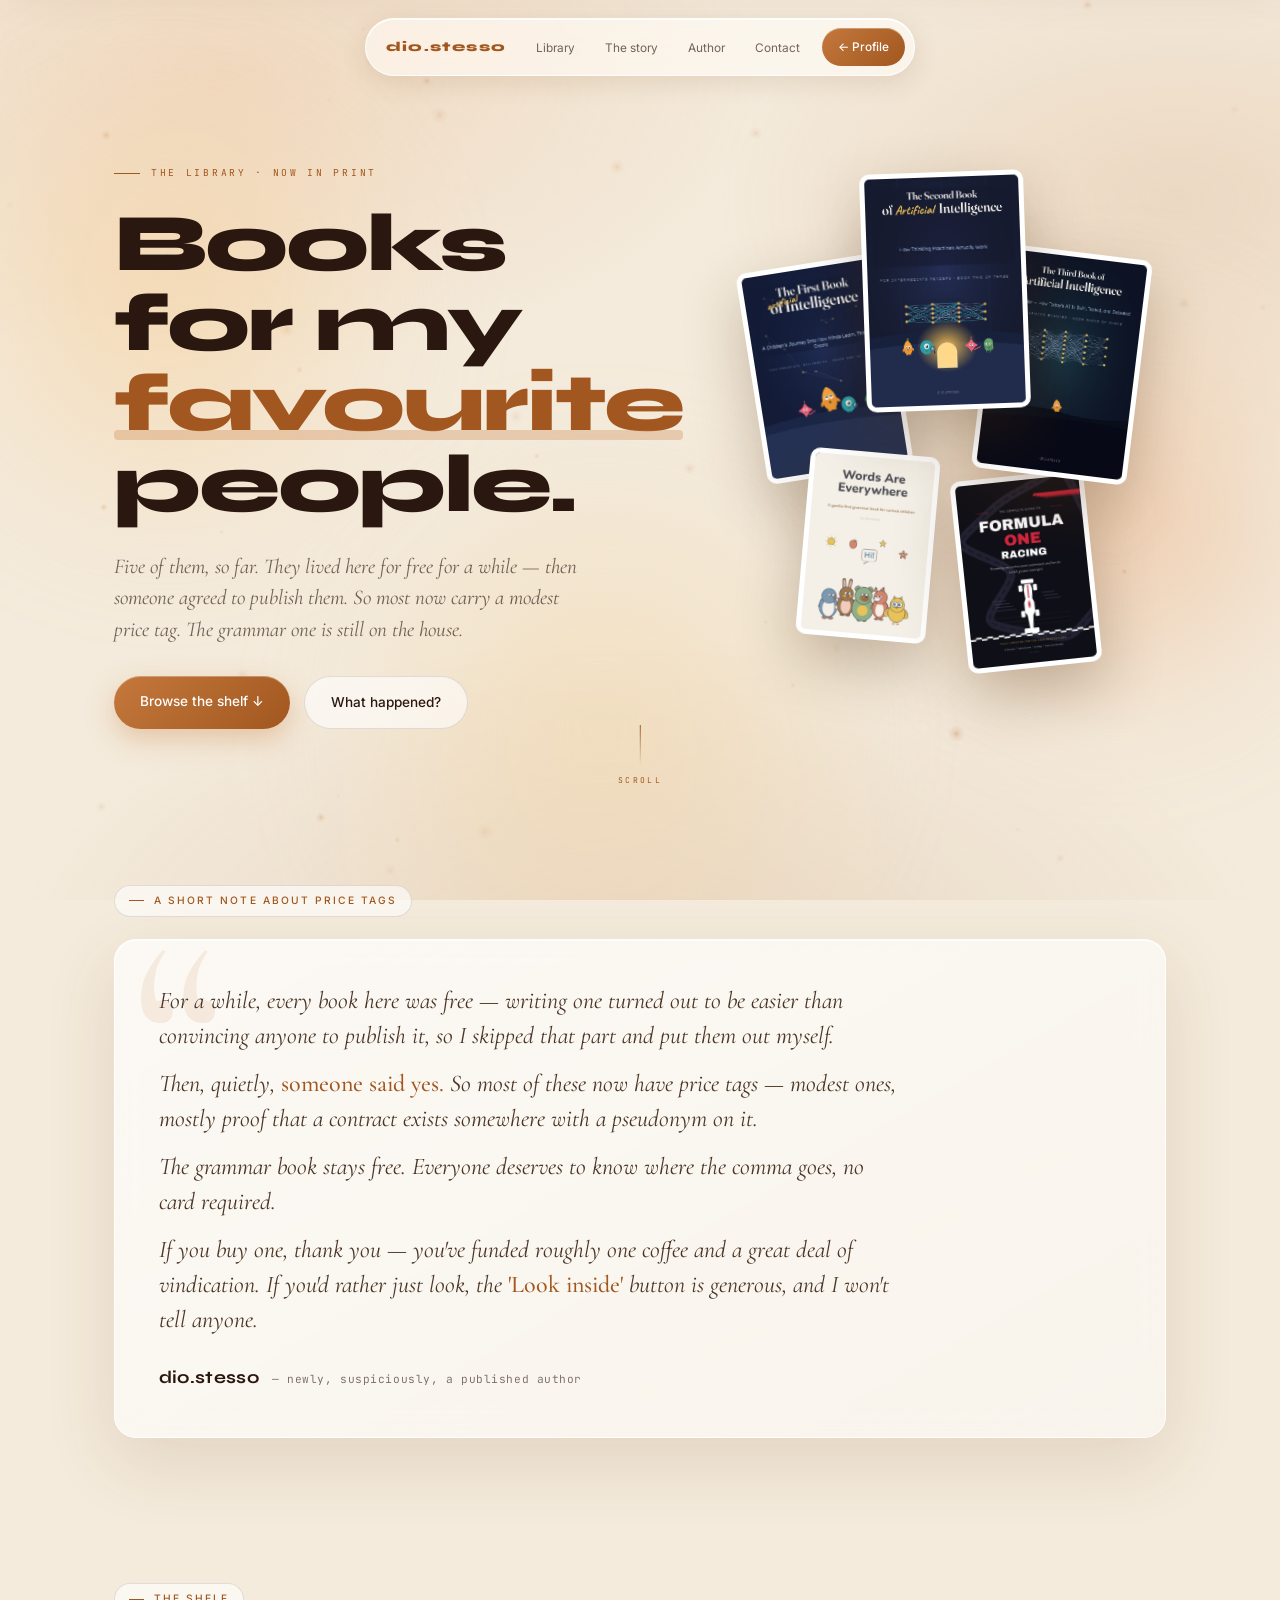
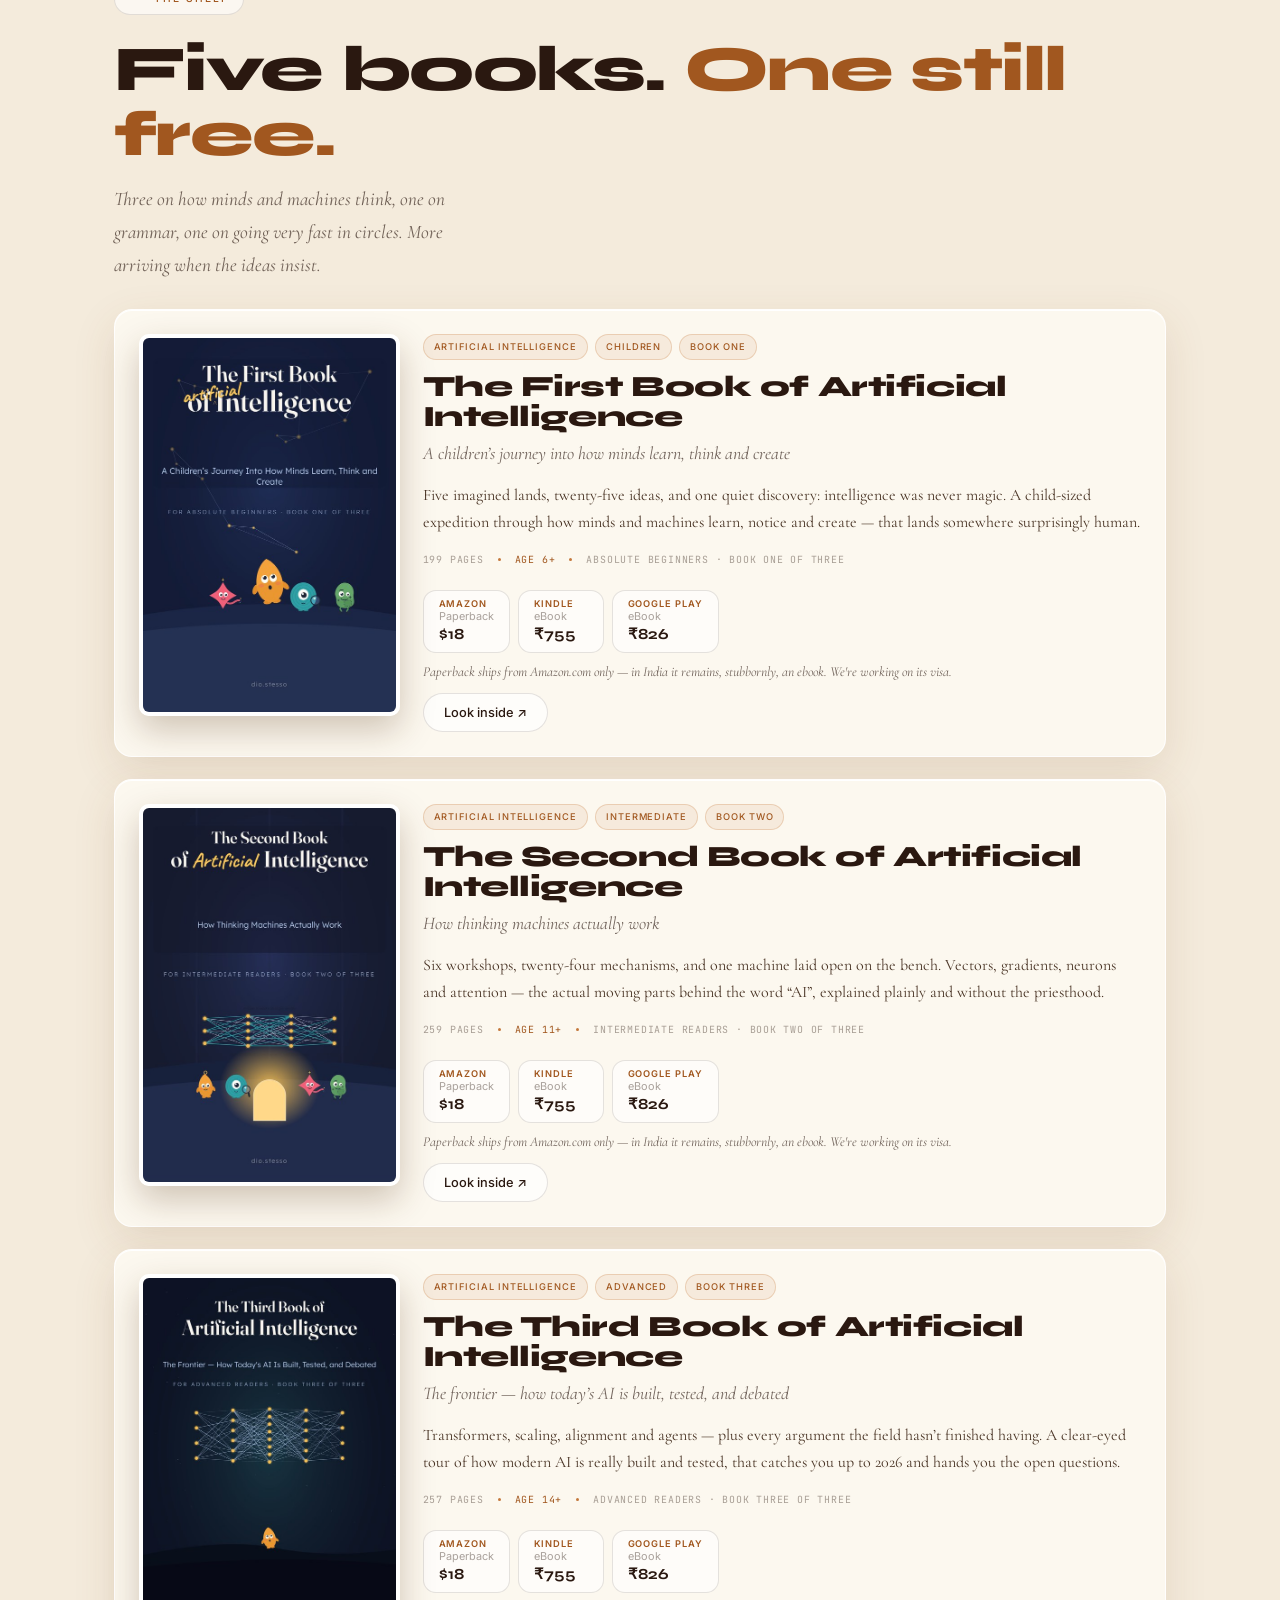
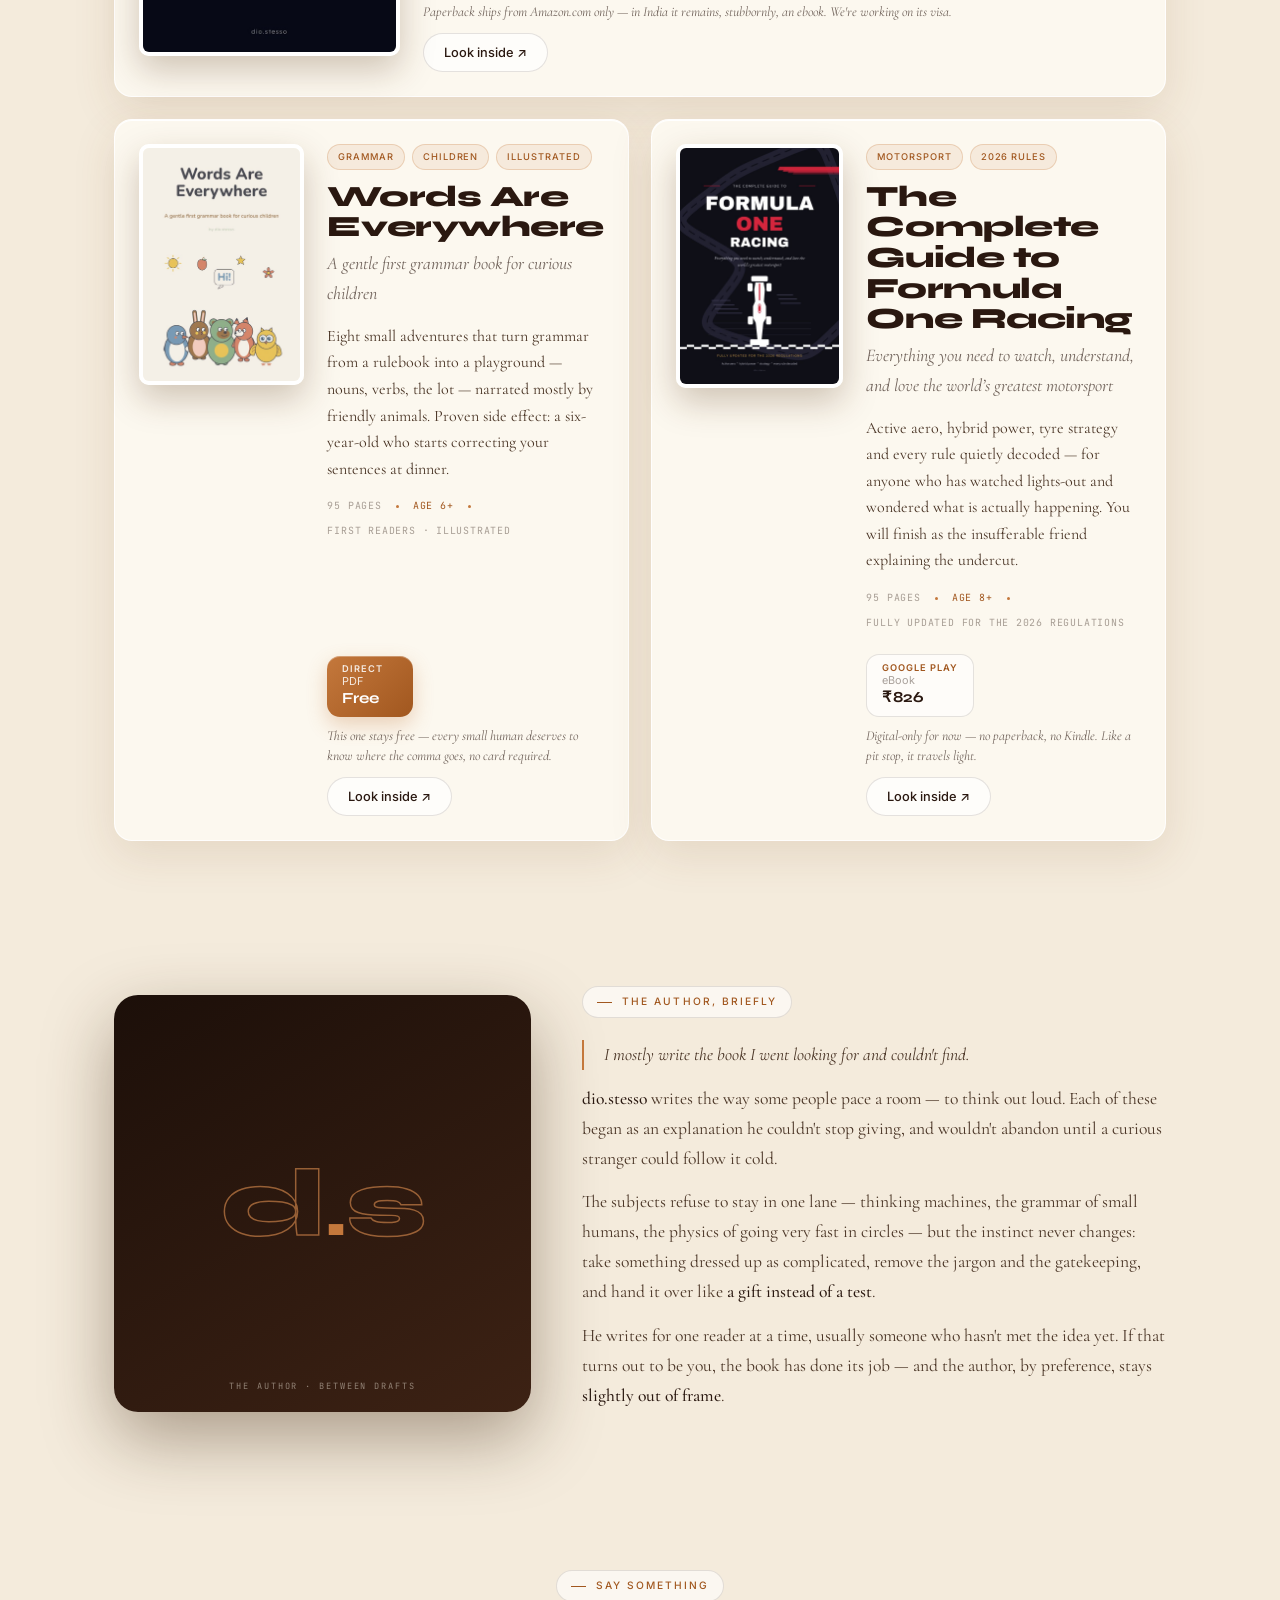
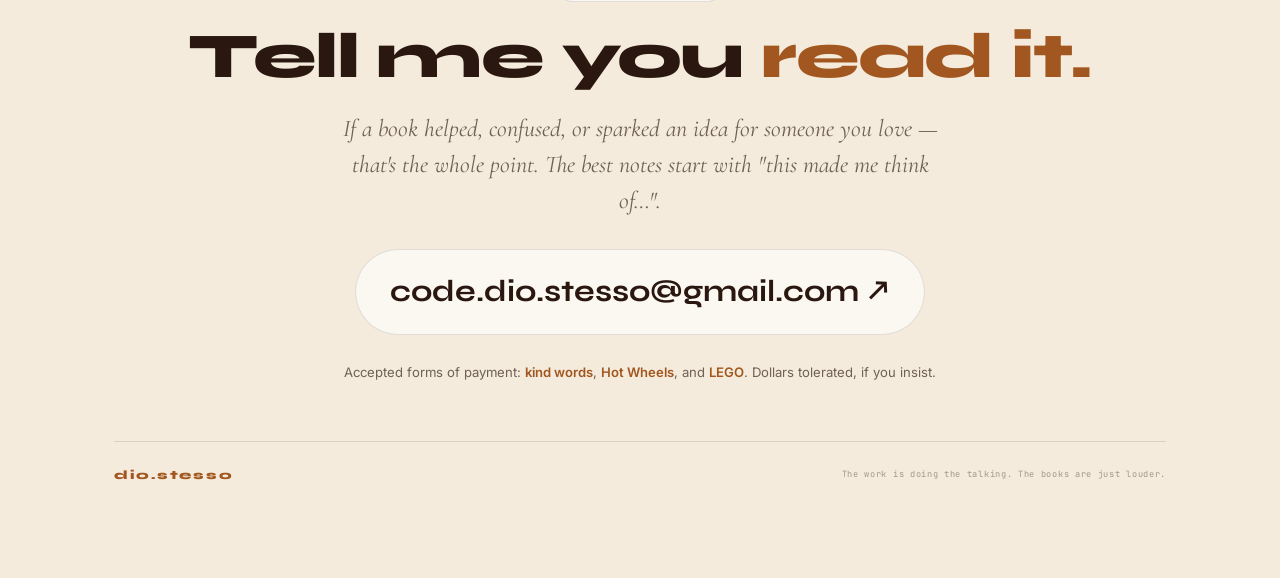
==== commit 99eba844: "Add files via upload" ====
--- a/books.html
+++ b/books.html
@@ -496,7 +496,7 @@
     play:{ url:'https://play.google.com/store/books/details?id=4s7tEQAAQBAJ', price:'₹826' }
   },
   ai3: {
-    paperback:{ soon:true },
+    paperback:{ url:'https://www.amazon.com/dp/B0H6TR2DKY', price:'$18' },
     kindle:{ url:'https://www.amazon.in/dp/B0H6T6KV3P', price:'₹755' },
     play:{ url:'https://play.google.com/store/books/details?id=7s7tEQAAQBAJ', price:'₹826' }
   },
@@ -738,9 +738,7 @@
       varying vec2 vUv;
       uniform vec2 uRes;
       uniform float uTime;
-      uniform vec2 uMouse;
-      uniform float uMouseStr;
-      uniform vec4 uRipples[12];
+      uniform vec4 uRipples[28];
       float hash(vec2 p){ return fract(sin(dot(p, vec2(127.1,311.7)))*43758.5453123); }
       float noise(vec2 p){
         vec2 i=floor(p), f=fract(p);
@@ -751,36 +749,36 @@
       void main(){
         vec2 px = vec2(vUv.x, 1.0 - vUv.y) * uRes;
         float h = 0.0;
+        // faint resting shimmer — the surface is never glassy, but it does not chase the cursor
         vec2 q = vUv * vec2(3.0, 3.0 * uRes.y / max(uRes.x,1.0));
         float amb = noise(q + vec2(uTime*0.04, -uTime*0.03));
         amb += 0.5 * noise(q*2.1 + vec2(-uTime*0.05, uTime*0.02));
-        h += (amb - 0.75) * 0.7;
-        float dM = distance(px, uMouse);
-        h += sin(dM*0.045 - uTime*4.5) * exp(-dM*0.0072) * (0.85 + uMouseStr*3.4);
-        for(int i=0;i<12;i++){
+        h += (amb - 0.75) * 0.32;
+        // every disturbance (move or click) is a real ring: it expands, weakens with age,
+        // and superposes with every other ring — older ones linger and interfere with new ones
+        for(int i=0;i<28;i++){
           vec4 r = uRipples[i];
           if(r.w <= 0.001) continue;
           float age = uTime - r.z;
-          if(age < 0.0 || age > 3.2) continue;
+          if(age < 0.0 || age > 5.0) continue;
           float d = distance(px, vec2(r.x, r.y));
-          float radius = age * 340.0;
-          h += sin((d - radius)*0.055) * exp(-abs(d - radius)*0.010) * exp(-age*1.0) * r.w * 1.5;
+          float radius = age * 230.0;
+          float ring = sin((d - radius)*0.060) * exp(-abs(d - radius)*0.013);
+          h += ring * exp(-age*0.85) * r.w;
         }
         float crest = abs(h);
-        float light = smoothstep(0.035, 0.42, crest);
+        float light = smoothstep(0.030, 0.42, crest);
         vec3 col = mix(vec3(0.74,0.43,0.18), vec3(1.0,0.84,0.58), smoothstep(0.15,0.9,crest));
-        gl_FragColor = vec4(col, light * 0.62);
+        gl_FragColor = vec4(col, light * 0.70);
       }`;
     const renderer = new THREE.WebGLRenderer({ canvas, alpha:true, antialias:true, premultipliedAlpha:false });
     renderer.setPixelRatio(Math.min(devicePixelRatio, 2));
     const scene = new THREE.Scene();
     const camera = new THREE.Camera();
-    const RIP = 12;
+    const RIP = 28;
     const uniforms = {
       uTime:{ value:0 },
       uRes:{ value:new THREE.Vector2(innerWidth, innerHeight) },
-      uMouse:{ value:new THREE.Vector2(-2000,-2000) },
-      uMouseStr:{ value:0 },
       uRipples:{ value: Array.from({length:RIP}, ()=>new THREE.Vector4(0,0,-100,0)) }
     };
     const mesh = new THREE.Mesh(
@@ -790,20 +788,28 @@
     scene.add(mesh);
     function resize(){ renderer.setSize(innerWidth, innerHeight); uniforms.uRes.value.set(innerWidth, innerHeight); }
     resize(); addEventListener('resize', resize);
-    const target = new THREE.Vector2(-2000,-2000);
-    let lastX=-2000, lastY=-2000, strTarget=0, rIdx=0;
-    function moveAt(x,y){ if(lastX>-1999){ strTarget = Math.min(2.0, Math.hypot(x-lastX, y-lastY)/16); } target.set(x,y); lastX=x; lastY=y; }
+    let lastX=null, lastY=null, accum=0, rIdx=0;
+    const STEP = 20; // px of travel between trail ripples — no movement, no new waves
     function ripple(x,y,s){ uniforms.uRipples.value[rIdx % RIP].set(x, y, uniforms.uTime.value, s); rIdx++; }
+    function moveAt(x,y){
+      if(lastX!==null){
+        const dx=x-lastX, dy=y-lastY, d=Math.hypot(dx,dy);
+        accum += d;
+        while(accum >= STEP){
+          accum -= STEP;
+          const t = (d - accum) / Math.max(d, 0.001); // walk the path so fast moves leave an even trail
+          ripple(lastX + dx*t, lastY + dy*t, Math.min(1.3, 0.45 + d*0.045));
+        }
+      }
+      lastX=x; lastY=y;
+    }
     addEventListener('pointermove', e=>moveAt(e.clientX, e.clientY), {passive:true});
-    addEventListener('pointerdown', e=>ripple(e.clientX, e.clientY, 2.2), {passive:true});
+    addEventListener('pointerdown', e=>ripple(e.clientX, e.clientY, 2.6), {passive:true});
     addEventListener('touchmove', e=>{ const t=e.touches[0]; if(t) moveAt(t.clientX, t.clientY); }, {passive:true});
-    addEventListener('touchstart', e=>{ const t=e.touches[0]; if(t) ripple(t.clientX, t.clientY, 2.2); }, {passive:true});
-    const clock = new THREE.Clock(); const mouse = uniforms.uMouse.value;
+    addEventListener('touchstart', e=>{ const t=e.touches[0]; if(t) ripple(t.clientX, t.clientY, 2.6); }, {passive:true});
+    const clock = new THREE.Clock();
     (function loop(){
       uniforms.uTime.value = clock.getElapsedTime();
-      mouse.lerp(target, 0.55);
-      uniforms.uMouseStr.value += (strTarget - uniforms.uMouseStr.value) * 0.18;
-      strTarget *= 0.9;
       renderer.render(scene, camera);
       requestAnimationFrame(loop);
     })();
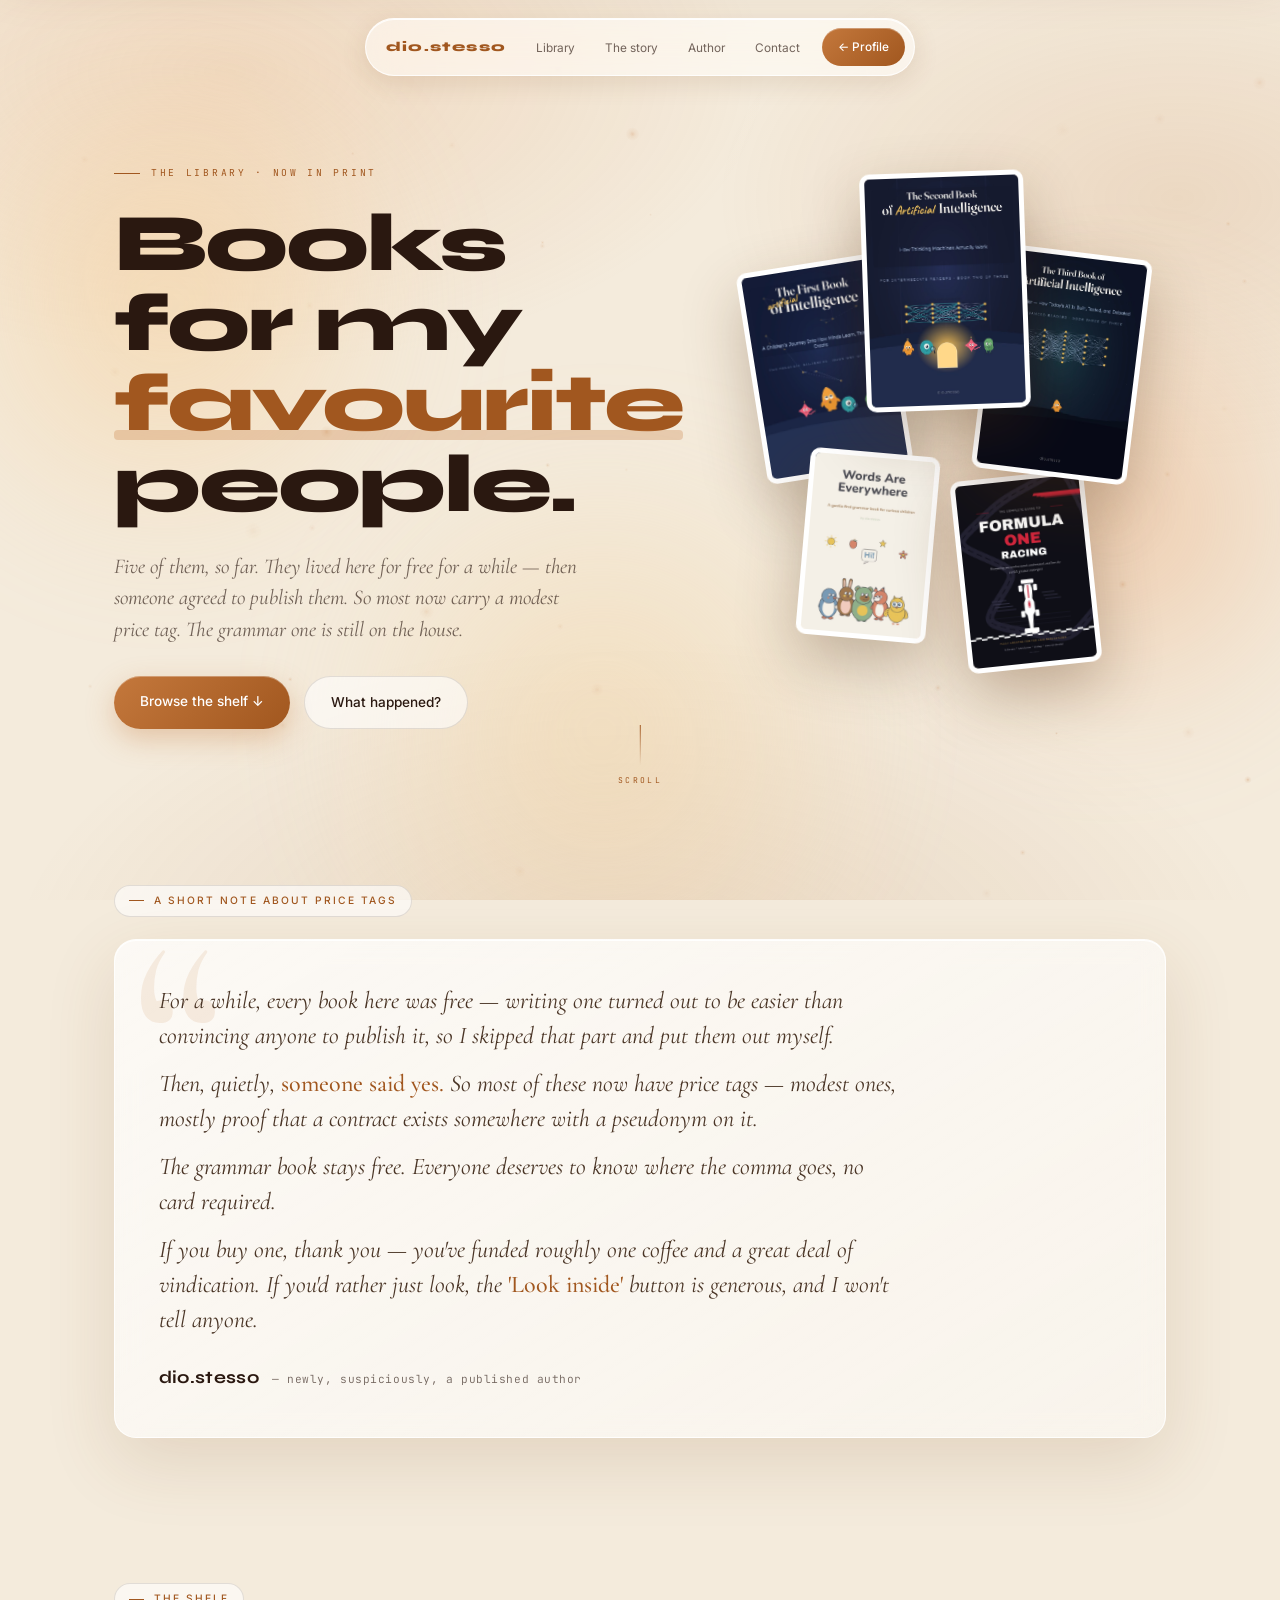
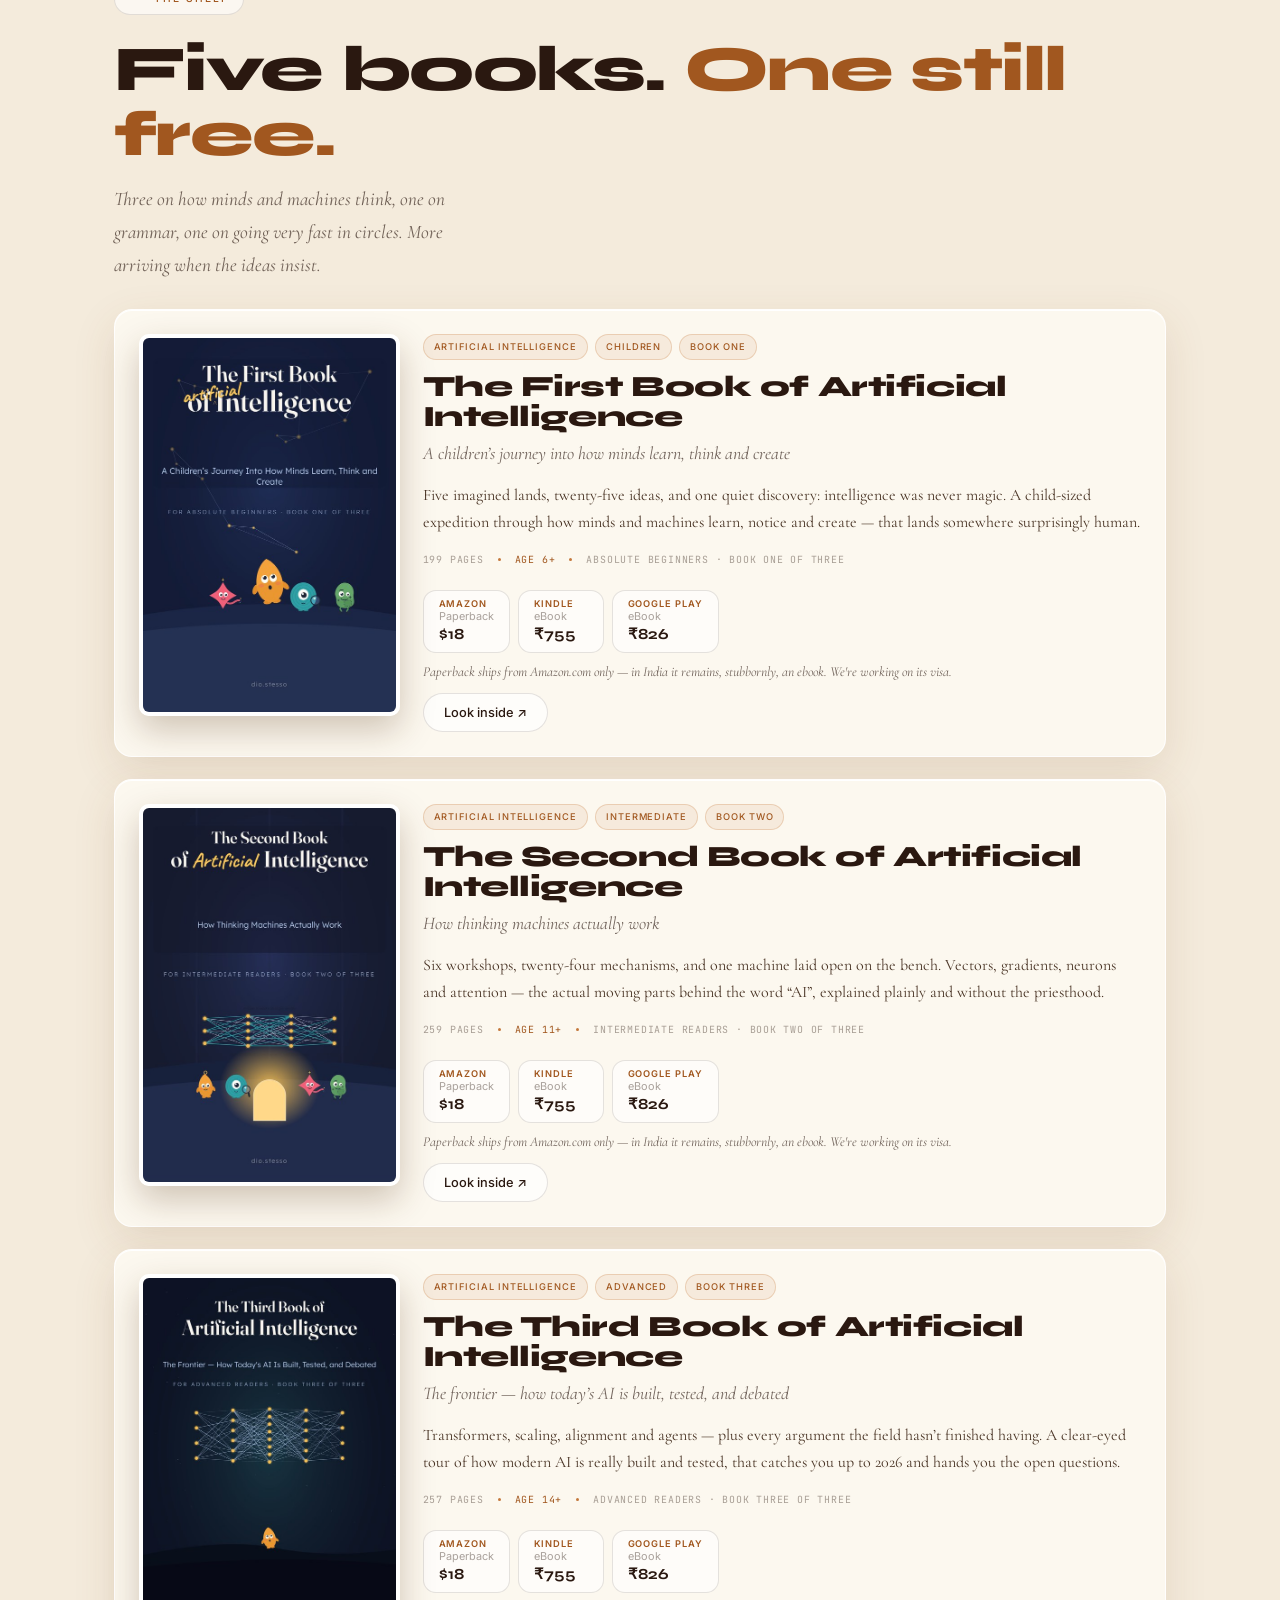
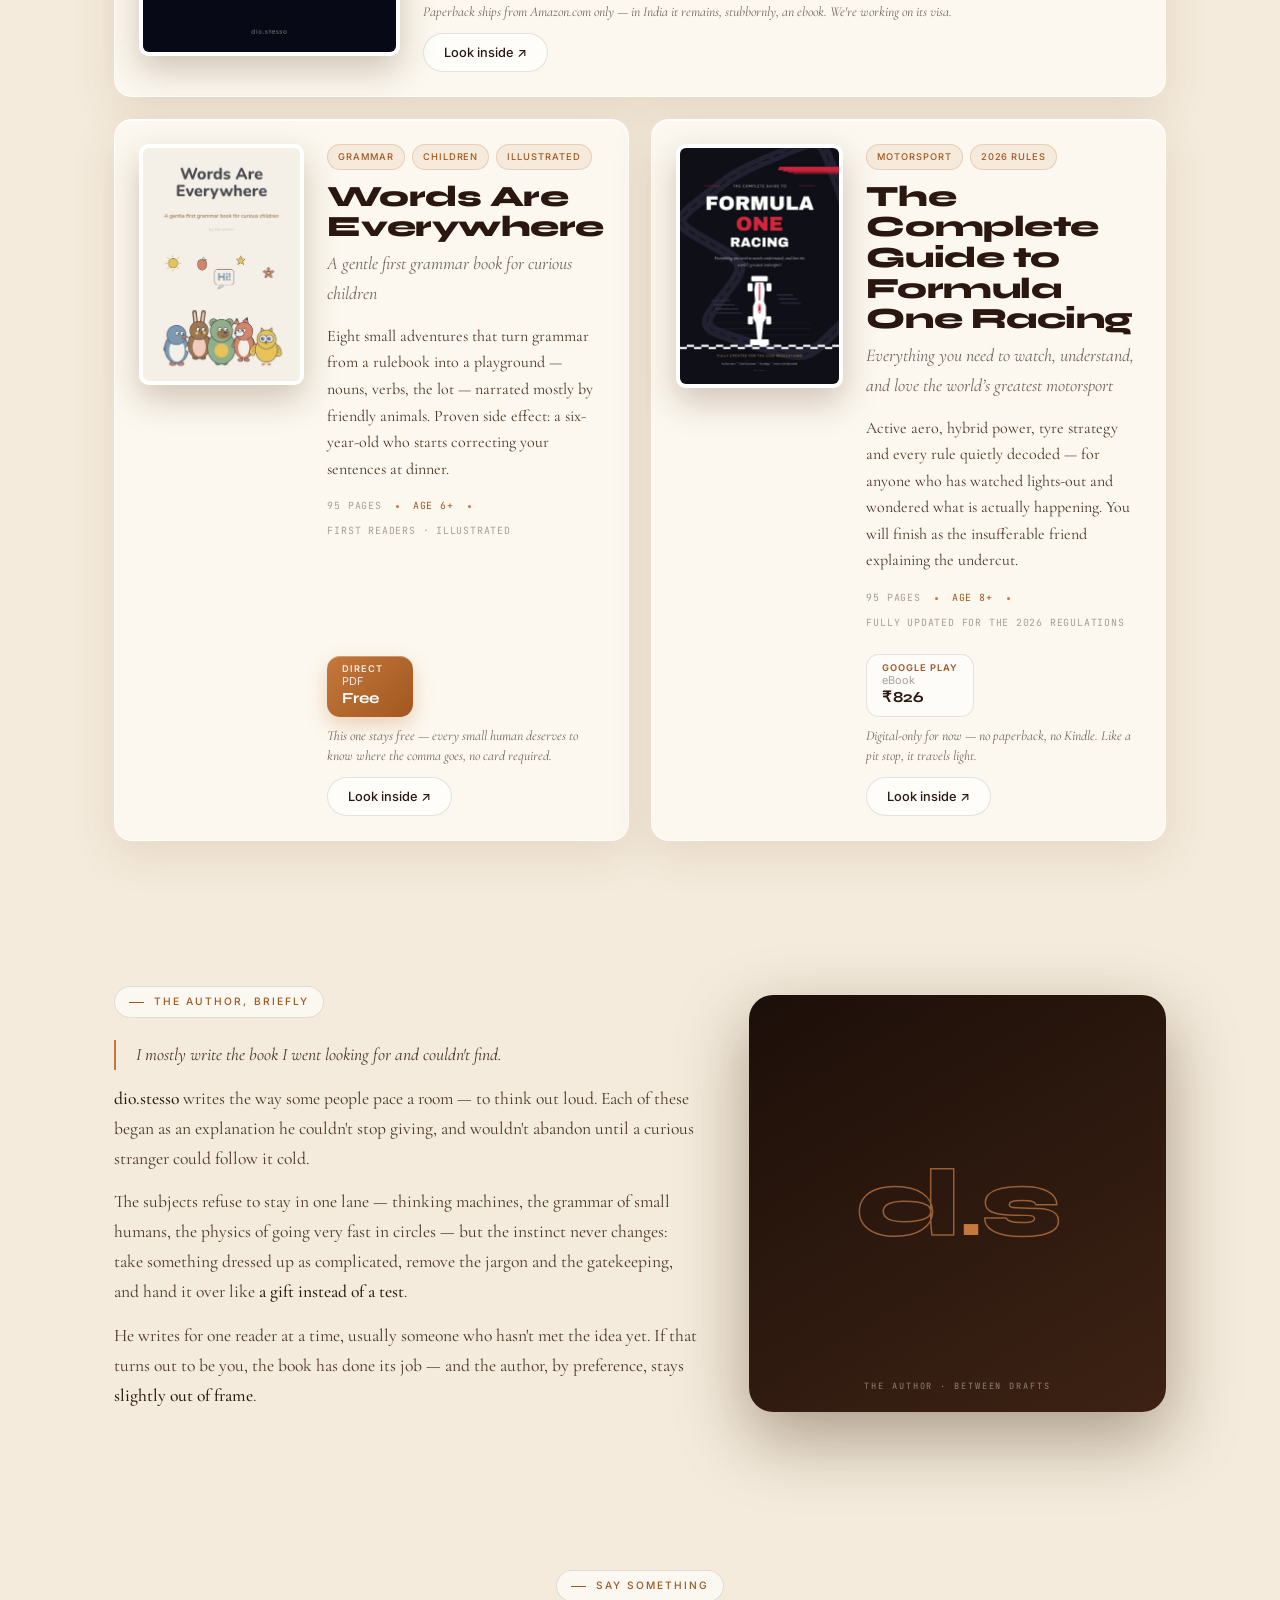
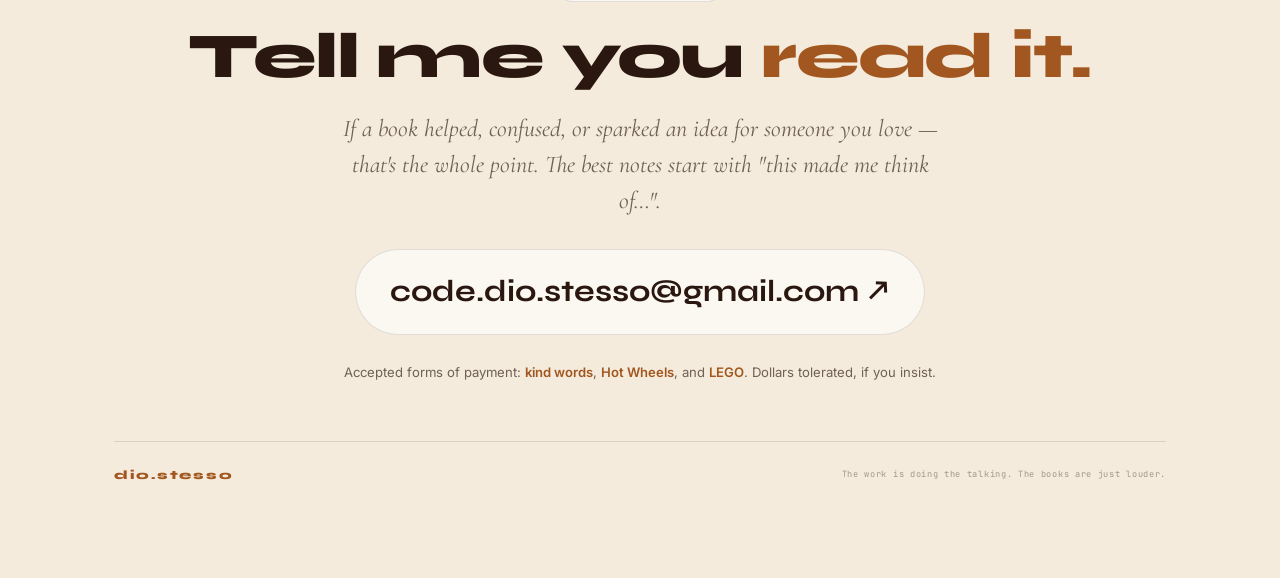
==== commit 33f0f992: "ape 3d added" ====
--- a/books.html
+++ b/books.html
@@ -24,7 +24,7 @@
 <link rel="preconnect" href="https://fonts.googleapis.com">
 <link rel="preconnect" href="https://fonts.gstatic.com" crossorigin>
 <link href="https://fonts.googleapis.com/css2?family=Cormorant+Garamond:ital,wght@0,300;0,400;0,500;1,300;1,400&family=Syne:wght@600;700;800&family=JetBrains+Mono:wght@300;400&family=Inter:wght@300;400;500;600&display=swap" rel="stylesheet">
-<script type="importmap">{ "imports": { "three": "https://cdn.jsdelivr.net/npm/three@0.160.0/build/three.module.js" } }</script>
+<script type="importmap">{ "imports": { "three": "https://cdn.jsdelivr.net/npm/three@0.160.0/build/three.module.js", "three/addons/": "https://cdn.jsdelivr.net/npm/three@0.160.0/examples/jsm/" } }</script>
 <style>
 :root {
   --paper: #F4EBDC;
@@ -77,7 +77,26 @@
 .blob.b2 { width: 38vw; height: 38vw; right: -6vw; top: 30vh; background: radial-gradient(circle,#E8A877,transparent 70%); animation-delay: -8s; }
 .blob.b3 { width: 46vw; height: 46vw; left: 24vw; bottom: -14vh; background: radial-gradient(circle,#F2D2A0,transparent 70%); animation-delay: -15s; }
 #dust { position: fixed; inset: 0; z-index: 1; pointer-events: none; }
-#water { position: fixed; inset: 0; width: 100%; height: 100%; z-index: 60; pointer-events: none; mix-blend-mode: screen; }
+/* the author's statue — a lit portrait inside the dark author card */
+#statue {
+  position: absolute; inset: 0; width: 100%; height: 100%; z-index: 2;
+  opacity: 0; transition: opacity 1.4s ease;
+}
+#statue.on { opacity: 1; }
+/* the corner companion — rides along in the bottom-right, then bows out
+   when the author portrait takes the stage */
+#buddy {
+  position: fixed; right: clamp(6px, 2vw, 30px); bottom: -2px; z-index: 70;
+  width: min(34vw, 350px); height: min(40vw, 400px);
+  pointer-events: none; opacity: 0;
+  transform: translateY(112%);
+  transition: transform 1s var(--ease), opacity .5s ease .1s;
+  filter: drop-shadow(0 18px 30px rgba(80,46,16,0.35));
+}
+#buddy.in { opacity: 1; transform: translateY(10%); }
+#buddy.away { opacity: 1; transform: translateY(118%) rotate(8deg); transition: transform .85s cubic-bezier(.5,0,.75,0), opacity .4s ease .5s; }
+@media (max-width: 767px) { #buddy { width: 42vw; height: 50vw; right: 2px; } }
+#water { position: fixed; inset: 0; width: 100%; height: 100%; z-index: 60; pointer-events: none; mix-blend-mode: screen; opacity: .5; }
 
 /* ===== LAYOUT ===== */
 .wrap { position: relative; z-index: 10; max-width: 1180px; margin: 0 auto; padding: 0 clamp(20px,5vw,72px); }
@@ -216,11 +235,11 @@
 .lb-foot .buy-note { color: rgba(251,246,236,0.66); text-align: center; max-width: 460px; }
 
 /* ===== AUTHOR ===== */
-.author-grid { display: grid; grid-template-columns: 1fr 1.4fr; gap: clamp(28px,4vw,52px); align-items: center; }
-.author-card { position: relative; aspect-ratio: 1; border-radius: 24px; overflow: hidden; background: linear-gradient(150deg,#1C0F09,#3D2214); box-shadow: 0 26px 70px rgba(60,34,12,0.4); display: flex; align-items: center; justify-content: center; container-type: inline-size; }
+.author-grid { display: grid; grid-template-columns: 1.4fr 1fr; gap: clamp(28px,4vw,52px); align-items: center; }
+.author-card { order: 2; position: relative; aspect-ratio: 1; border-radius: 24px; overflow: hidden; background: linear-gradient(150deg,#1C0F09,#3D2214); box-shadow: 0 26px 70px rgba(60,34,12,0.4); display: flex; align-items: center; justify-content: center; container-type: inline-size; }
 .author-card .mono { font-family: var(--fd); font-weight: 800; font-size: clamp(3rem, 28cqi, 6rem); color: transparent; -webkit-text-stroke: 1.5px rgba(224,144,80,0.6); letter-spacing: -.03em; }
 .author-card .mono b { color: var(--amber); -webkit-text-stroke: 0; }
-.author-card::after { content: 'the author · between drafts'; position: absolute; bottom: 18px; left: 0; right: 0; text-align: center; font-family: var(--fm); font-size: .54rem; letter-spacing: .22em; text-transform: uppercase; color: rgba(237,230,216,0.5); }
+.author-card::after { content: 'the author · between drafts'; z-index: 3; position: absolute; bottom: 18px; left: 0; right: 0; text-align: center; font-family: var(--fm); font-size: .54rem; letter-spacing: .22em; text-transform: uppercase; color: rgba(237,230,216,0.5); }
 .author-body p { font-size: clamp(.98rem,1.4vw,1.1rem); color: var(--ink2); line-height: 1.7; margin-bottom: 14px; }
 .author-body b { color: var(--ink); font-weight: 500; }
 .author-pull { font-family: var(--fb); font-style: italic; font-size: clamp(1.3rem,2.6vw,1.9rem); line-height: 1.35; color: var(--ink); margin-bottom: 24px; padding-left: 20px; border-left: 2px solid var(--amber); }
@@ -314,6 +333,7 @@
 <div class="bg"><div class="blob b1"></div><div class="blob b2"></div><div class="blob b3"></div></div>
 <canvas id="dust"></canvas>
 <canvas id="water"></canvas>
+<canvas id="buddy" aria-hidden="true"></canvas>
 
 <!-- DRAWER -->
 <div class="drawer" id="drawer">
@@ -401,6 +421,7 @@
     <div class="author-grid">
       <div class="author-card rv">
         <div class="mono">d<b>.</b>s</div>
+        <canvas id="statue" aria-hidden="true"></canvas>
       </div>
       <div class="author-body">
         <div class="lbl rv">The author, briefly</div>
@@ -816,5 +837,225 @@
   } catch(err){ /* WebGL unavailable — page works fine without the liquid layer */ }
 }
 </script>
+
+<!-- ===== THE AUTHOR'S PORTRAIT — the bust from the profile, lit like a study at dusk ===== -->
+<script type="module">
+import * as THREE from 'three';
+import { GLTFLoader } from 'three/addons/loaders/GLTFLoader.js';
+
+const statueCv = document.getElementById('statue');
+const reduceS = window.matchMedia('(prefers-reduced-motion: reduce)').matches;
+if (statueCv) {
+  try {
+    const renderer = new THREE.WebGLRenderer({ canvas: statueCv, alpha: true, antialias: true });
+    renderer.setPixelRatio(Math.min(devicePixelRatio, 2));
+    renderer.toneMapping = THREE.ACESFilmicToneMapping;
+    renderer.toneMappingExposure = 1.1;
+    renderer.outputColorSpace = THREE.SRGBColorSpace;
+
+    const scene = new THREE.Scene();
+    const camera = new THREE.PerspectiveCamera(36, 1, 0.1, 40);
+    camera.position.set(0, 1.7, 3.1);                 // intimate portrait framing
+    camera.lookAt(0, 1.55, 0);
+
+    function sizeIt() {
+      const w = statueCv.clientWidth || 480, h = statueCv.clientHeight || 480;
+      renderer.setSize(w, h, false);
+      camera.aspect = w / h; camera.updateProjectionMatrix();
+    }
+    sizeIt(); addEventListener('resize', sizeIt);
+
+    // study-at-dusk lighting over the card's dark mahogany gradient
+    scene.add(new THREE.AmbientLight(0x40342a, 1.1));
+    const key = new THREE.DirectionalLight(0xffe0b8, 3.2);   // warm lamp from the page side
+    key.position.set(-2.6, 3.4, 3);
+    const rim = new THREE.PointLight(0xe09050, 18, 12, 2);   // amber rim
+    rim.position.set(2.6, 2, -1.8);
+    const fill = new THREE.PointLight(0xf6d9b0, 5, 10, 2);
+    fill.position.set(1.6, 0.6, 2.6);
+    scene.add(key, rim, fill);
+
+    // drifting dust motes in the lamplight
+    const N = 90;
+    const pgeo = new THREE.BufferGeometry();
+    const ppos = new Float32Array(N * 3), pseed = new Float32Array(N);
+    for (let i = 0; i < N; i++) {
+      ppos[i*3] = (Math.random()-.5) * 3.2;
+      ppos[i*3+1] = Math.random() * 3;
+      ppos[i*3+2] = (Math.random()-.5) * 2.5;
+      pseed[i] = Math.random() * Math.PI * 2;
+    }
+    pgeo.setAttribute('position', new THREE.BufferAttribute(ppos, 3));
+    const pc = document.createElement('canvas'); pc.width = pc.height = 32;
+    const pg = pc.getContext('2d');
+    const pgrd = pg.createRadialGradient(16,16,0,16,16,16);
+    pgrd.addColorStop(0,'rgba(255,220,170,1)'); pgrd.addColorStop(1,'rgba(255,220,170,0)');
+    pg.fillStyle = pgrd; pg.fillRect(0,0,32,32);
+    const motes = new THREE.Points(pgeo, new THREE.PointsMaterial({
+      map: new THREE.CanvasTexture(pc), color: 0xe8b880, size: 0.035,
+      transparent: true, opacity: 0.65, depthWrite: false, blending: THREE.AdditiveBlending
+    }));
+    scene.add(motes);
+
+    /* --- corner companion: its own tiny stage, same sculpture --- */
+    const buddyCv = document.getElementById('buddy');
+    let bScene = null, bCam = null, bRenderer = null, bModel = null, buddyOK = false;
+    if (buddyCv) {
+      bRenderer = new THREE.WebGLRenderer({ canvas: buddyCv, alpha: true, antialias: true });
+      bRenderer.setPixelRatio(Math.min(devicePixelRatio, 2));
+      bRenderer.toneMapping = THREE.ACESFilmicToneMapping;
+      bRenderer.outputColorSpace = THREE.SRGBColorSpace;
+      bScene = new THREE.Scene();
+      bCam = new THREE.PerspectiveCamera(32, 1, 0.1, 30);
+      bCam.position.set(0, 1.9, 3.6);                  // full head and shoulders, nothing clipped at the sides
+      bCam.lookAt(0, 1.66, 0);
+      bScene.add(new THREE.HemisphereLight(0xfff4e2, 0xc4783c, 1.5));
+      const bKey = new THREE.DirectionalLight(0xffe0b8, 2.8); bKey.position.set(-2.5, 3.5, 3);
+      const bRim = new THREE.PointLight(0xe09050, 12, 10, 2); bRim.position.set(2.2, 2.4, -1.6);
+      bScene.add(bKey, bRim);
+      bModel = new THREE.Group();
+      bScene.add(bModel);
+      function bSize() {
+        const w = buddyCv.clientWidth || 240, h = buddyCv.clientHeight || 300;
+        bRenderer.setSize(w, h, false);
+        bCam.aspect = w / h; bCam.updateProjectionMatrix();
+      }
+      bSize(); addEventListener('resize', bSize);
+    }
+
+    const model = new THREE.Group();
+    scene.add(model);
+    let bust = null;
+    new GLTFLoader().load('ape.glb', gltf => {
+      bust = gltf.scene;
+      bust.rotation.y = -Math.PI / 2;                 // face forward (model ships facing +X)
+      const box = new THREE.Box3().setFromObject(bust);
+      const size = box.getSize(new THREE.Vector3());
+      bust.scale.setScalar(2.3 / size.y);
+      box.setFromObject(bust);
+      const center = box.getCenter(new THREE.Vector3());
+      bust.position.x -= center.x; bust.position.z -= center.z;
+      bust.position.y -= box.min.y;
+      bust.traverse(o => { if (o.isMesh && o.material) o.material.envMapIntensity = 0.7; });
+      model.add(bust);
+      model.rotation.y = -0.22;                       // angled toward the author's own words
+      statueCv.classList.add('on');
+      // clone into the corner stage (materials shared — cheap)
+      if (bModel) {
+        bModel.add(bust.clone(true));
+        buddyOK = true;
+        setTimeout(() => buddyCv.classList.add('in'), 600);   // slides up after the page settles
+      }
+    });
+
+    // the companion bows out while the author portrait is on stage
+    const authorSec = document.getElementById('author');
+    if (buddyCv && authorSec) {
+      new IntersectionObserver(es => es.forEach(e => {
+        buddyCv.classList.toggle('away', e.isIntersecting);
+      }), { threshold: 0.18 }).observe(authorSec);
+    }
+
+    const mouse = { x: 0, y: 0, sx: 0, sy: 0 };
+    addEventListener('pointermove', e => {
+      mouse.x = (e.clientX / innerWidth) * 2 - 1;
+      mouse.y = (e.clientY / innerHeight) * 2 - 1;
+    });
+
+    // hover: he pays attention. click/tap: a full show-off spin.
+    const card = statueCv.closest('.author-card');
+    let hover = 0, hoverT = 0, spin = 0, spinV = 0;
+    if (card) {
+      card.style.cursor = 'pointer';
+      card.addEventListener('pointerenter', () => hoverT = 1);
+      card.addEventListener('pointerleave', () => hoverT = 0);
+      card.addEventListener('click', () => { if (spinV === 0) spinV = 0.14; });
+      card.title = 'the author appreciates the attention';
+    }
+
+    // only render while the card is on screen
+    let visible = false;
+    new IntersectionObserver(es => es.forEach(e => visible = e.isIntersecting), { rootMargin: '100px' })
+      .observe(statueCv);
+
+    const clock = new THREE.Clock();
+    (function loop() {
+      requestAnimationFrame(loop);
+      if (!visible) return;
+      const t = clock.getElapsedTime();
+      if (bust && !reduceS) {
+        mouse.sx += (mouse.x - mouse.sx) * 0.05;
+        mouse.sy += (mouse.y - mouse.sy) * 0.05;
+        hover += (hoverT - hover) * 0.06;
+
+        // one smooth 360° when clicked, easing out near the end
+        if (spinV > 0) {
+          spin += spinV;
+          if (spin > Math.PI * 2 - 0.6) spinV = Math.max(0.015, spinV * 0.92);
+          if (spin >= Math.PI * 2) { spin = 0; spinV = 0; }
+        }
+
+        const gaze = 0.22 + hover * 0.5;              // locks onto the cursor when hovered
+        model.rotation.y = -0.22 + spin + mouse.sx * gaze + Math.sin(t * 0.24) * 0.05;
+        model.rotation.x = mouse.sy * (0.05 + hover * 0.06);
+        model.position.y = Math.sin(t * 0.5) * 0.025;
+        const lean = 1 + hover * 0.045;               // leans in slightly for a closer look
+        const br = lean + Math.sin(t * 0.85) * 0.004;
+        model.scale.set(br, lean + Math.sin(t * 0.85 + 1) * 0.004, br);
+
+        // lamplight breathes; rim swings gently like a passing reflection
+        key.intensity = 3.2 + Math.sin(t * 0.4) * 0.35 + hover * 0.7;
+        rim.position.x = 2.6 * Math.cos(t * 0.15);
+        rim.position.z = -1.8 + Math.sin(t * 0.15) * 0.8;
+      }
+      // dust rises through the light
+      const pa = pgeo.attributes.position;
+      for (let i = 0; i < N; i++) {
+        pa.array[i*3]   += Math.sin(t * 0.3 + pseed[i]) * 0.0012;
+        pa.array[i*3+1] += 0.0016;
+        if (pa.array[i*3+1] > 3) pa.array[i*3+1] = 0;
+      }
+      pa.needsUpdate = true;
+      renderer.render(scene, camera);
+    })();
+
+    /* companion loop — follows the cursor around the page like a desk pet;
+       with no cursor (touch), he glances around the room on his own */
+    const bMouse = { tx: 0, ty: 0, x: 0, y: 0 };
+    let lastPointer = -10;
+    addEventListener('pointermove', e => {
+      if (!buddyCv) return;
+      lastPointer = performance.now() / 1000;
+      const r = buddyCv.getBoundingClientRect();
+      const dx = e.clientX - (r.left + r.width / 2);
+      const dy = e.clientY - (r.top + r.height * 0.35);      // eye level, not canvas centre
+      bMouse.tx = Math.max(-0.85, Math.min(0.85, dx / innerWidth * 2.6));
+      bMouse.ty = Math.max(-0.55, Math.min(0.18, dy / innerHeight * 1.4));   // generous upward range, tight downward
+    });
+    const bClock = new THREE.Clock();
+    (function buddyLoop() {
+      if (!bRenderer) return;
+      requestAnimationFrame(buddyLoop);
+      if (!buddyOK || buddyCv.classList.contains('away')) return;
+      const t = bClock.getElapsedTime();
+      if (!reduceS) {
+        // idle wander: no pointer activity for a while → look around on his own
+        if (performance.now() / 1000 - lastPointer > 3) {
+          bMouse.tx = Math.sin(t * 0.26) * 0.45 + Math.sin(t * 0.71) * 0.12;
+          bMouse.ty = -0.12 + Math.sin(t * 0.19) * 0.14;
+        }
+        bMouse.x += (bMouse.tx - bMouse.x) * 0.08;
+        bMouse.y += (bMouse.ty - bMouse.y) * 0.08;
+        bModel.rotation.y = bMouse.x + Math.sin(t * 0.6) * 0.03;
+        bModel.rotation.x = bMouse.y * 0.8;                  // tilts up to follow a high cursor
+        bModel.rotation.z = bMouse.x * -0.05;                // tiny head-cock toward the cursor
+        // rises a little when looking up — never enough to expose the cut base
+        bModel.position.y = Math.sin(t * 1.1) * 0.02 + Math.max(0, -bMouse.y) * 0.16;
+      }
+      bRenderer.render(bScene, bCam);
+    })();
+  } catch (err) { /* WebGL unavailable — the library reads fine without its statue */ }
+}
+</script>
 </body>
 </html>
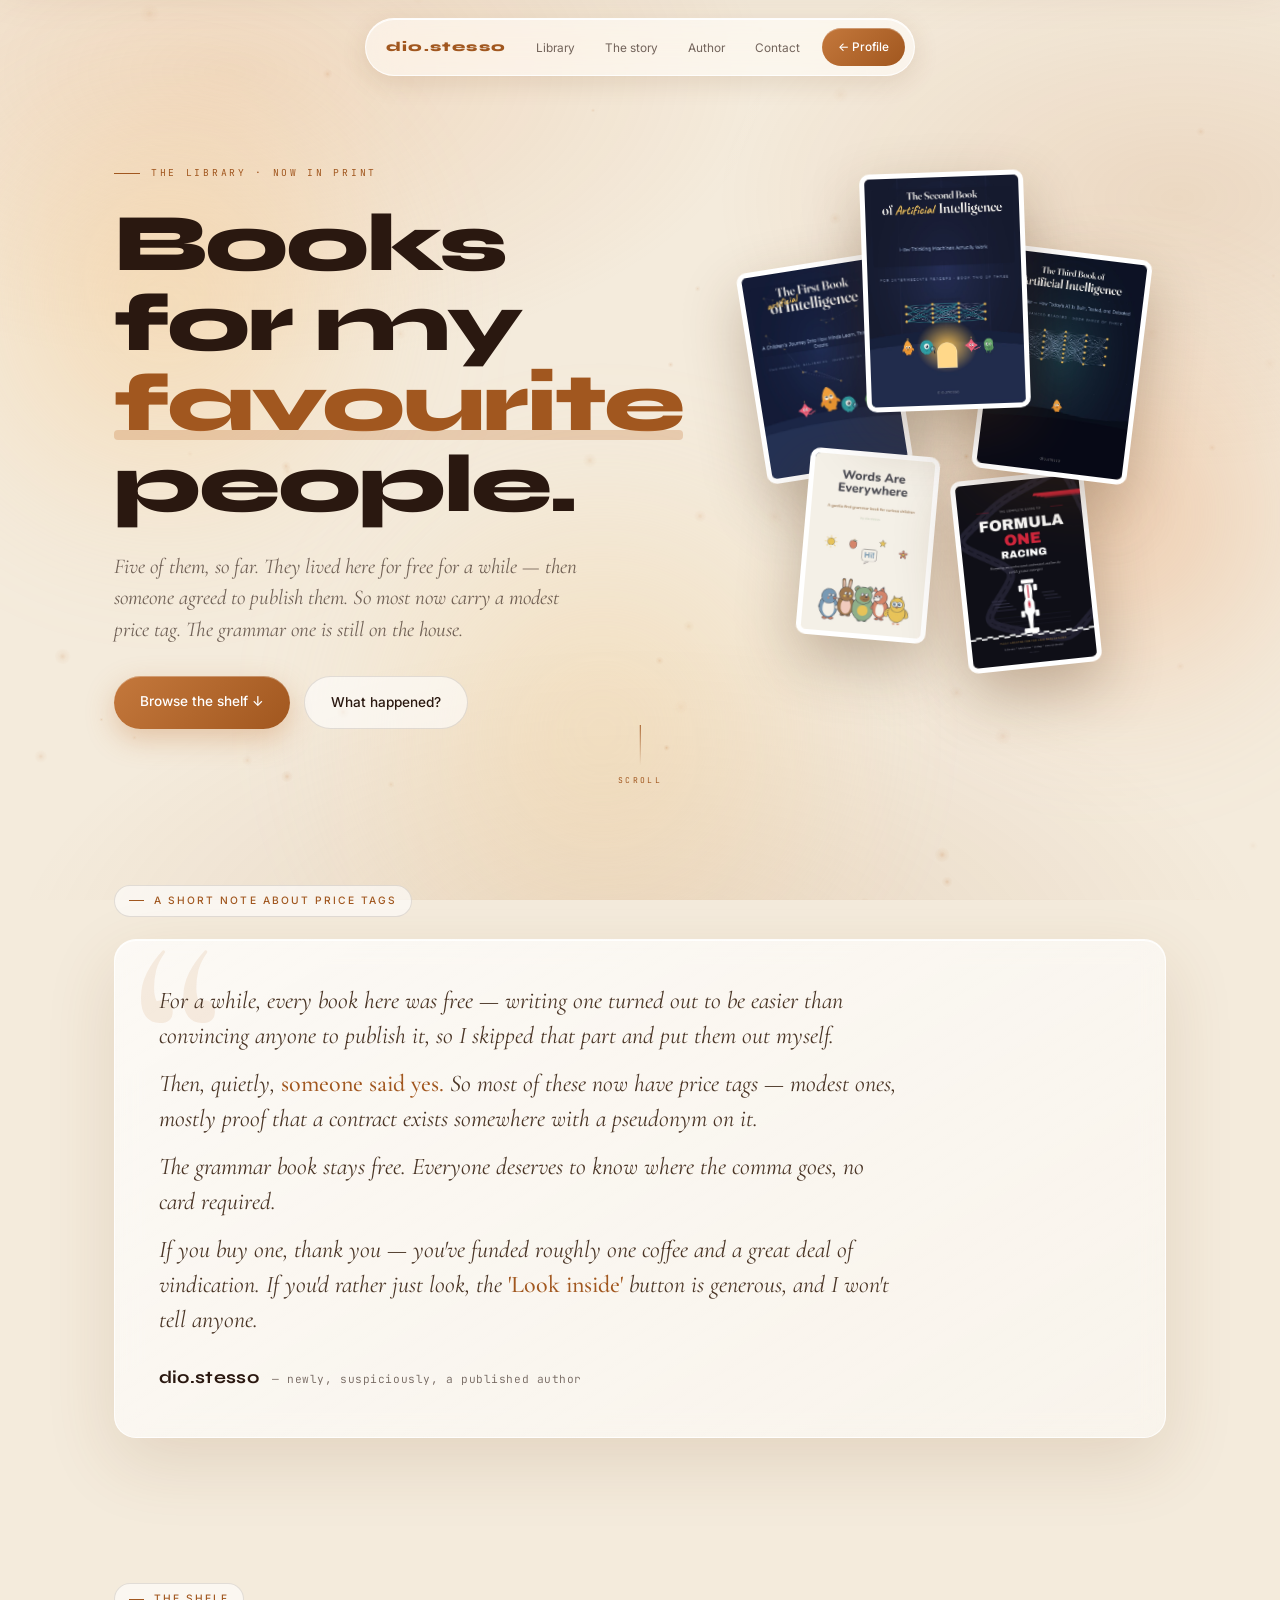
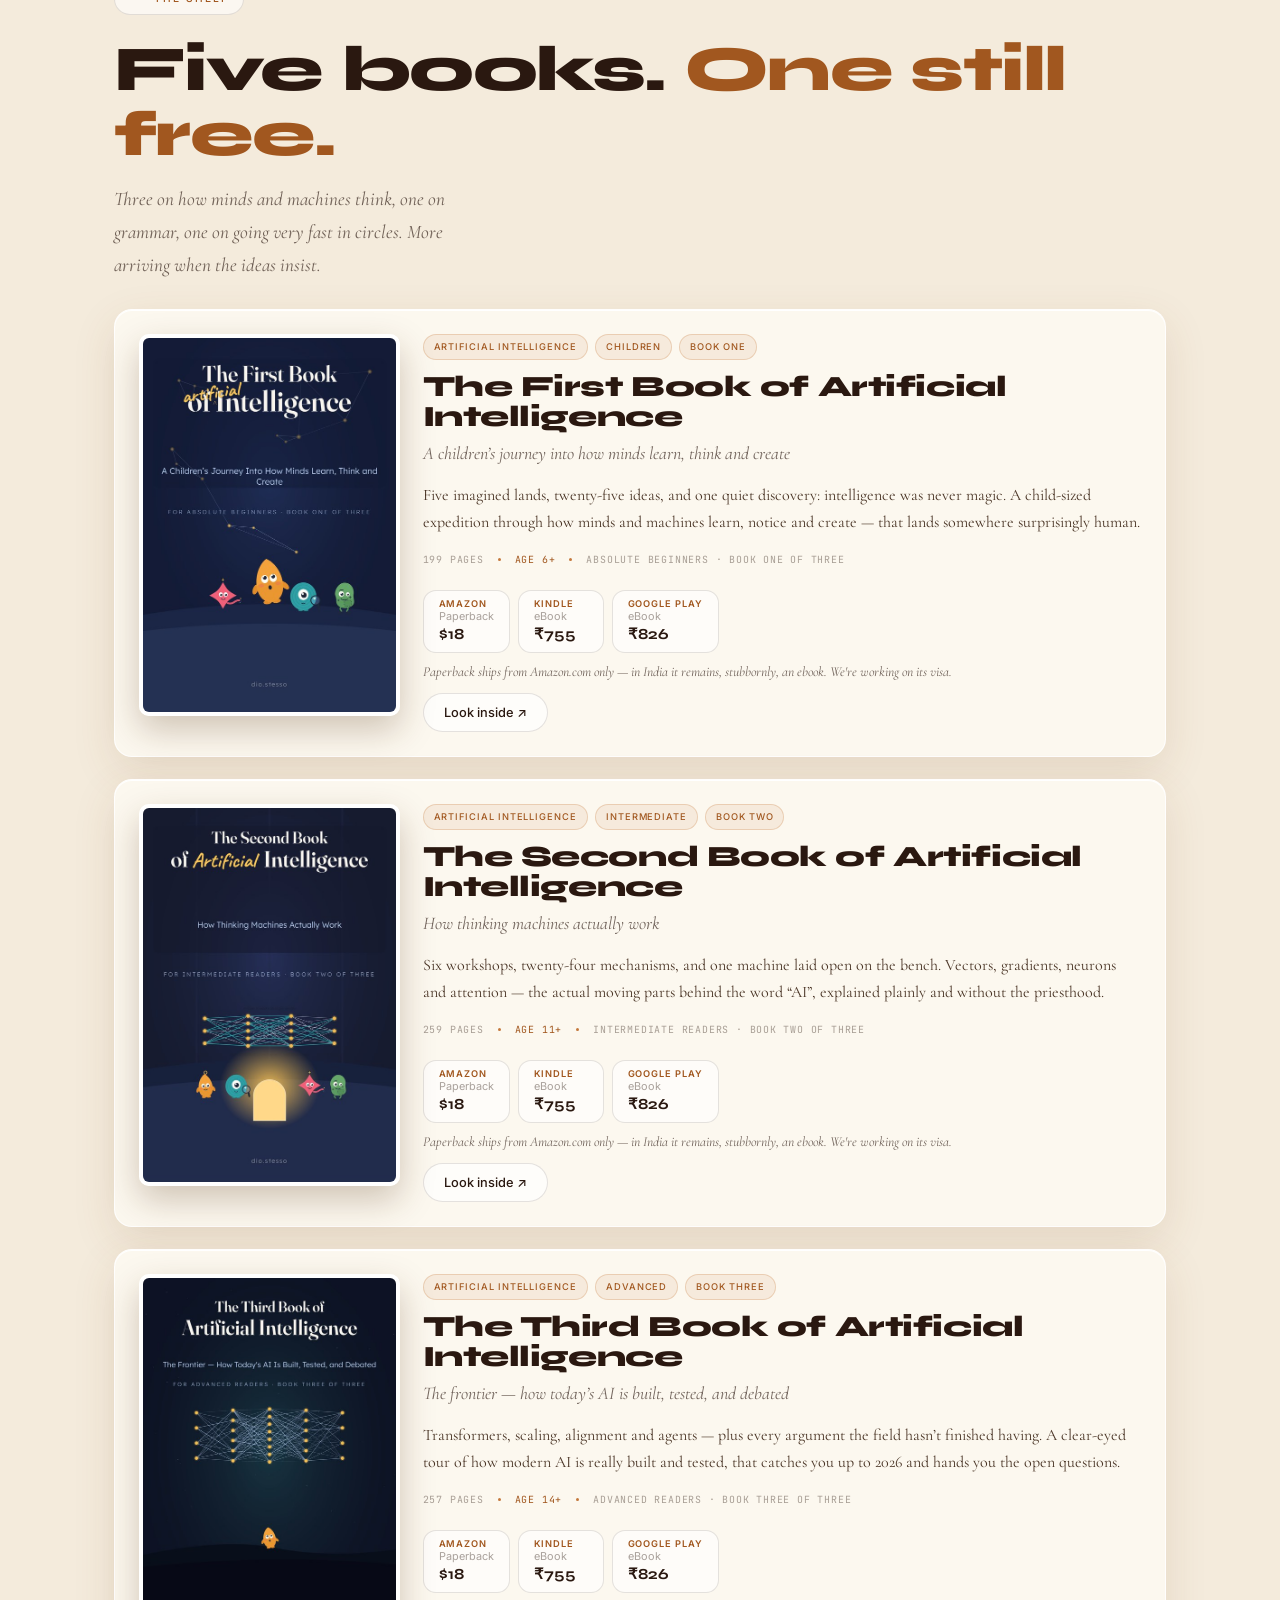
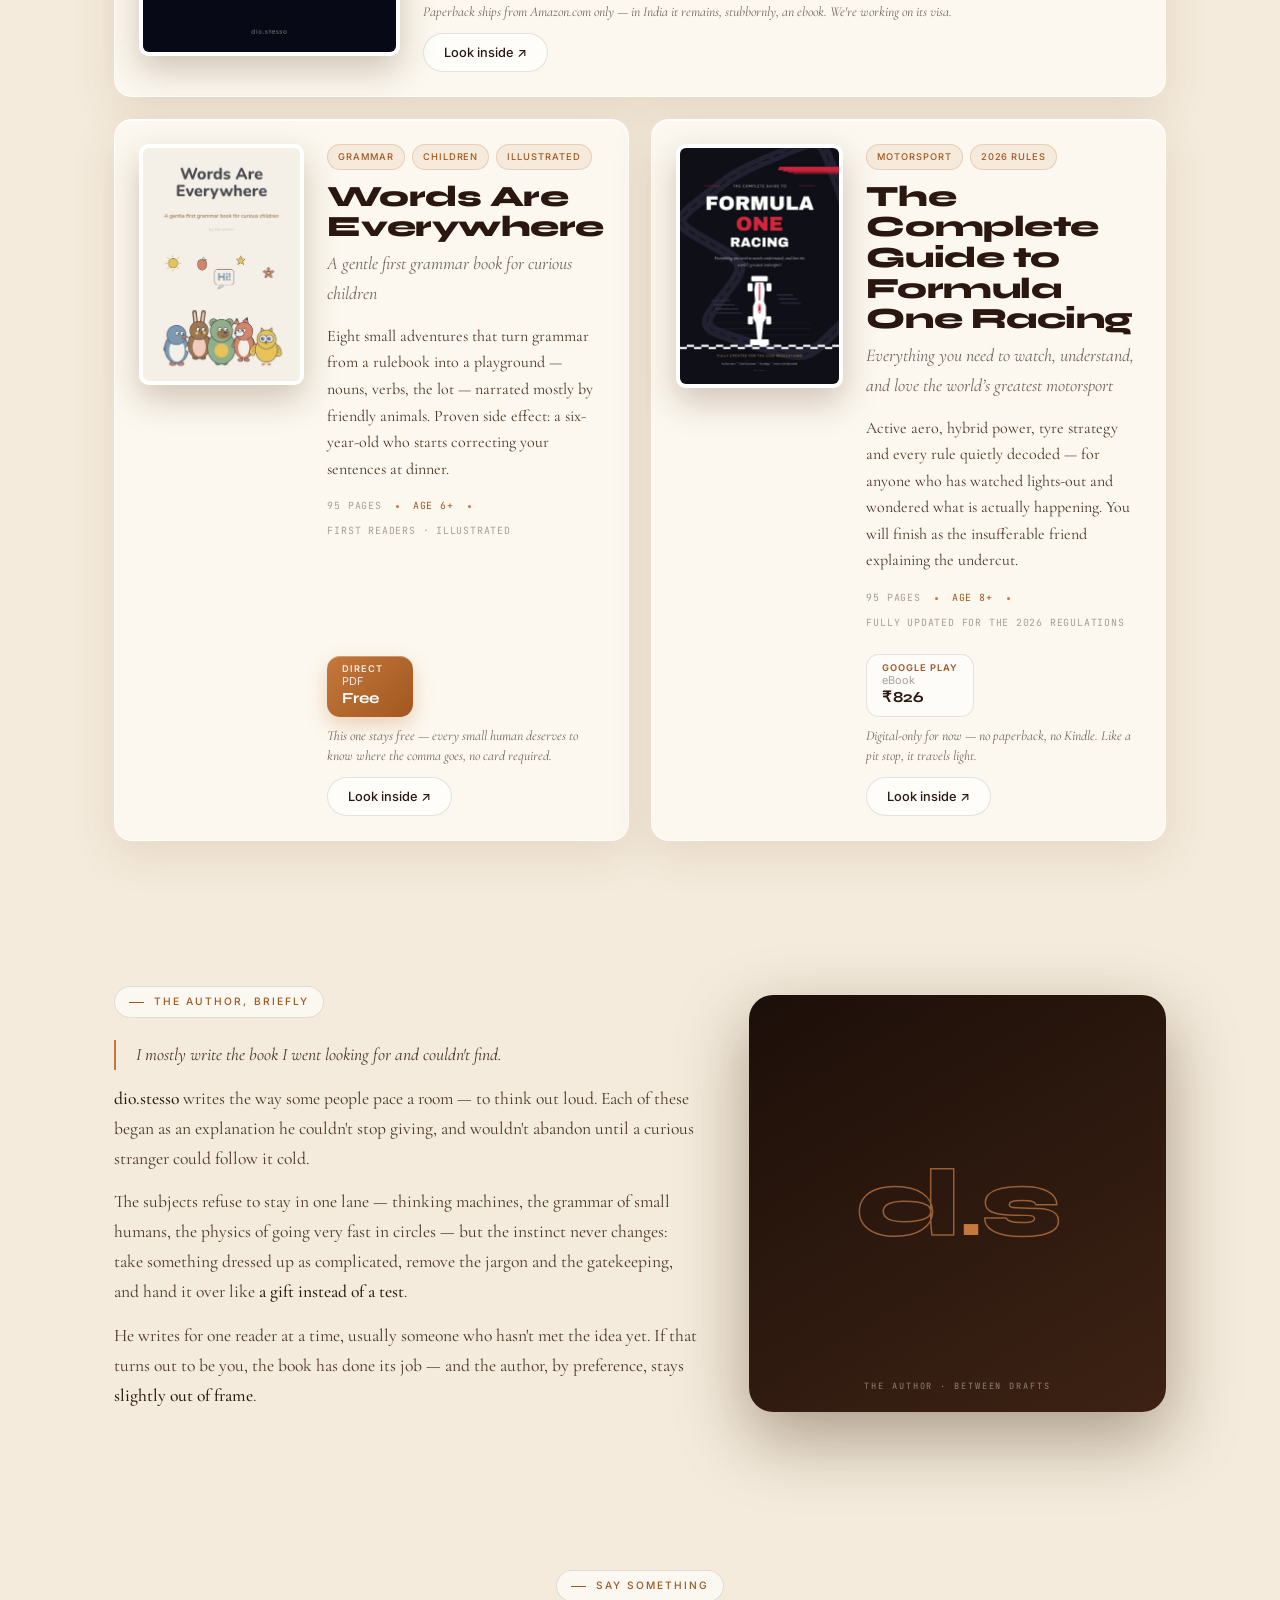
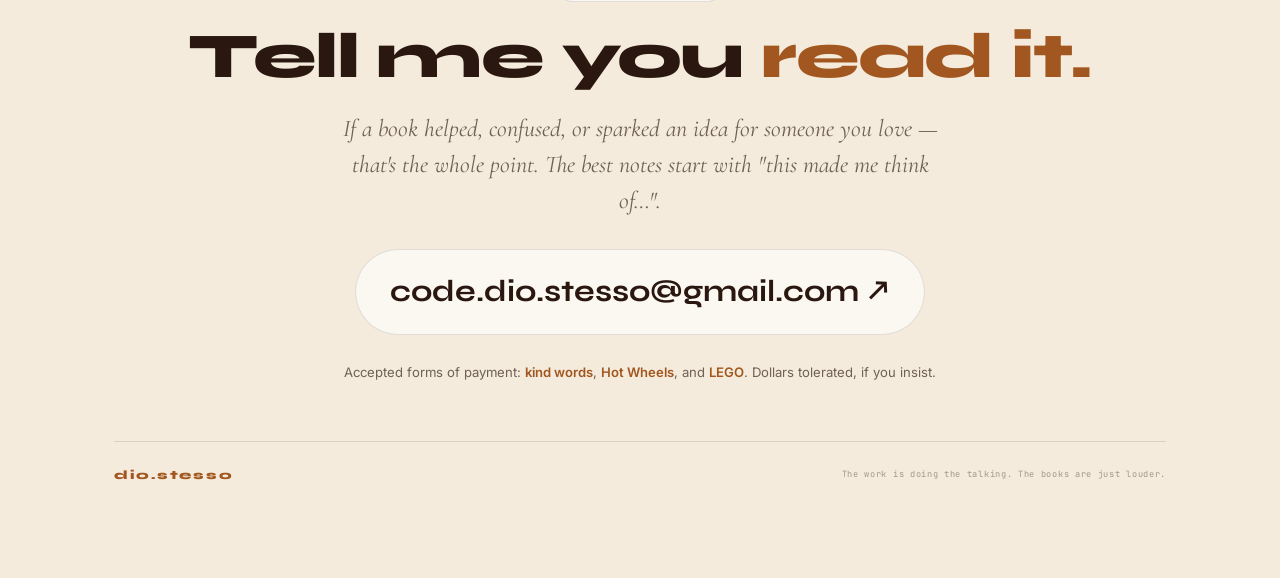
==== commit 689cd5ef: "Add files via upload" ====
--- a/books.html
+++ b/books.html
@@ -95,7 +95,7 @@
 }
 #buddy.in { opacity: 1; transform: translateY(10%); }
 #buddy.away { opacity: 1; transform: translateY(118%) rotate(8deg); transition: transform .85s cubic-bezier(.5,0,.75,0), opacity .4s ease .5s; }
-@media (max-width: 767px) { #buddy { width: 42vw; height: 50vw; right: 2px; } }
+@media (max-width: 767px) { #buddy { width: 52vw; height: 62vw; right: 0; } }
 #water { position: fixed; inset: 0; width: 100%; height: 100%; z-index: 60; pointer-events: none; mix-blend-mode: screen; opacity: .5; }
 
 /* ===== LAYOUT ===== */
@@ -907,8 +907,8 @@
       bRenderer.outputColorSpace = THREE.SRGBColorSpace;
       bScene = new THREE.Scene();
       bCam = new THREE.PerspectiveCamera(32, 1, 0.1, 30);
-      bCam.position.set(0, 1.9, 3.6);                  // full head and shoulders, nothing clipped at the sides
-      bCam.lookAt(0, 1.66, 0);
+      bCam.position.set(0, 1.85, 4.4);                 // wide margins — shoulders stay inside even mid-turn
+      bCam.lookAt(0, 1.52, 0);
       bScene.add(new THREE.HemisphereLight(0xfff4e2, 0xc4783c, 1.5));
       const bKey = new THREE.DirectionalLight(0xffe0b8, 2.8); bKey.position.set(-2.5, 3.5, 3);
       const bRim = new THREE.PointLight(0xe09050, 12, 10, 2); bRim.position.set(2.2, 2.4, -1.6);
@@ -918,7 +918,9 @@
       function bSize() {
         const w = buddyCv.clientWidth || 240, h = buddyCv.clientHeight || 300;
         bRenderer.setSize(w, h, false);
-        bCam.aspect = w / h; bCam.updateProjectionMatrix();
+        bCam.aspect = w / h;
+        bCam.position.z = bCam.aspect < 0.92 ? 5.1 : 4.4;   // narrow (phone) canvas → step back further
+        bCam.updateProjectionMatrix();
       }
       bSize(); addEventListener('resize', bSize);
     }
@@ -956,20 +958,28 @@
       }), { threshold: 0.18 }).observe(authorSec);
     }
 
+    const coarse = window.matchMedia('(pointer: coarse)').matches;
     const mouse = { x: 0, y: 0, sx: 0, sy: 0 };
-    addEventListener('pointermove', e => {
-      mouse.x = (e.clientX / innerWidth) * 2 - 1;
-      mouse.y = (e.clientY / innerHeight) * 2 - 1;
-    });
-
-    // hover: he pays attention. click/tap: a full show-off spin.
+    function aimAt(cx, cy) {
+      mouse.x = (cx / innerWidth) * 2 - 1;
+      mouse.y = (cy / innerHeight) * 2 - 1;
+    }
+    addEventListener('pointermove', e => aimAt(e.clientX, e.clientY));
+    // taps count as attention too — he looks where you touch
+    addEventListener('pointerdown', e => aimAt(e.clientX, e.clientY), { passive: true });
+
+    // hover: he pays attention. desktop click: a full show-off spin.
+    // touch tap: a quick pleased nod (a surprise 360 felt broken on phones).
     const card = statueCv.closest('.author-card');
-    let hover = 0, hoverT = 0, spin = 0, spinV = 0;
+    let hover = 0, hoverT = 0, spin = 0, spinV = 0, nod = 0;
     if (card) {
       card.style.cursor = 'pointer';
       card.addEventListener('pointerenter', () => hoverT = 1);
       card.addEventListener('pointerleave', () => hoverT = 0);
-      card.addEventListener('click', () => { if (spinV === 0) spinV = 0.14; });
+      card.addEventListener('click', () => {
+        if (coarse) { if (nod <= 0) nod = 1; }
+        else if (spinV === 0) spinV = 0.14;
+      });
       card.title = 'the author appreciates the attention';
     }
 
@@ -995,9 +1005,14 @@
           if (spin >= Math.PI * 2) { spin = 0; spinV = 0; }
         }
 
-        const gaze = 0.22 + hover * 0.5;              // locks onto the cursor when hovered
+        // touch: no hover exists, so the gaze is always attentive
+        const gaze = coarse ? 0.55 : 0.22 + hover * 0.5;
         model.rotation.y = -0.22 + spin + mouse.sx * gaze + Math.sin(t * 0.24) * 0.05;
         model.rotation.x = mouse.sy * (0.05 + hover * 0.06);
+        if (nod > 0) {                                // tap response: a warm double-nod
+          model.rotation.x += Math.sin((1 - nod) * Math.PI * 4) * 0.09 * nod;
+          nod -= 0.022;
+        }
         model.position.y = Math.sin(t * 0.5) * 0.025;
         const lean = 1 + hover * 0.045;               // leans in slightly for a closer look
         const br = lean + Math.sin(t * 0.85) * 0.004;
@@ -1023,15 +1038,17 @@
        with no cursor (touch), he glances around the room on his own */
     const bMouse = { tx: 0, ty: 0, x: 0, y: 0 };
     let lastPointer = -10;
-    addEventListener('pointermove', e => {
+    function aimBuddy(cx, cy) {
       if (!buddyCv) return;
       lastPointer = performance.now() / 1000;
       const r = buddyCv.getBoundingClientRect();
-      const dx = e.clientX - (r.left + r.width / 2);
-      const dy = e.clientY - (r.top + r.height * 0.35);      // eye level, not canvas centre
+      const dx = cx - (r.left + r.width / 2);
+      const dy = cy - (r.top + r.height * 0.35);             // eye level, not canvas centre
       bMouse.tx = Math.max(-0.85, Math.min(0.85, dx / innerWidth * 2.6));
       bMouse.ty = Math.max(-0.55, Math.min(0.18, dy / innerHeight * 1.4));   // generous upward range, tight downward
-    });
+    }
+    addEventListener('pointermove', e => aimBuddy(e.clientX, e.clientY));
+    addEventListener('pointerdown', e => aimBuddy(e.clientX, e.clientY), { passive: true });
     const bClock = new THREE.Clock();
     (function buddyLoop() {
       if (!bRenderer) return;
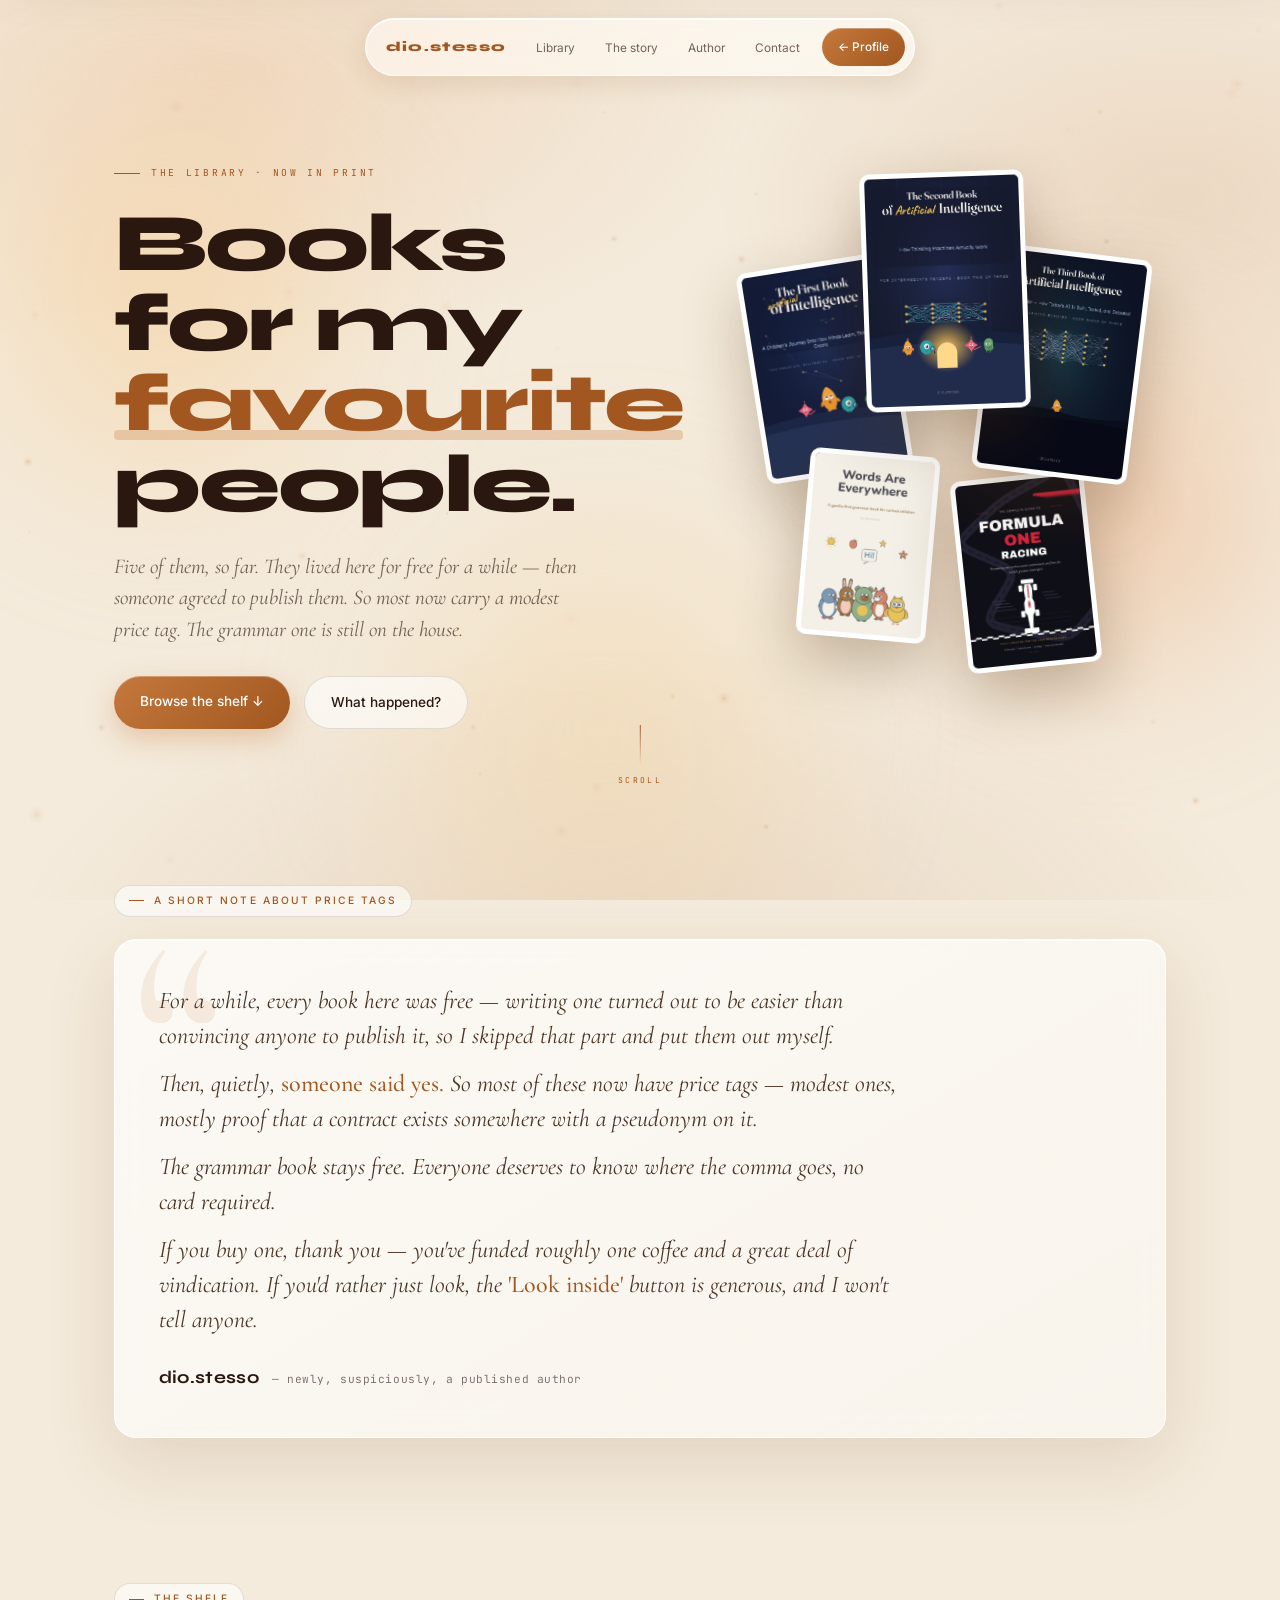
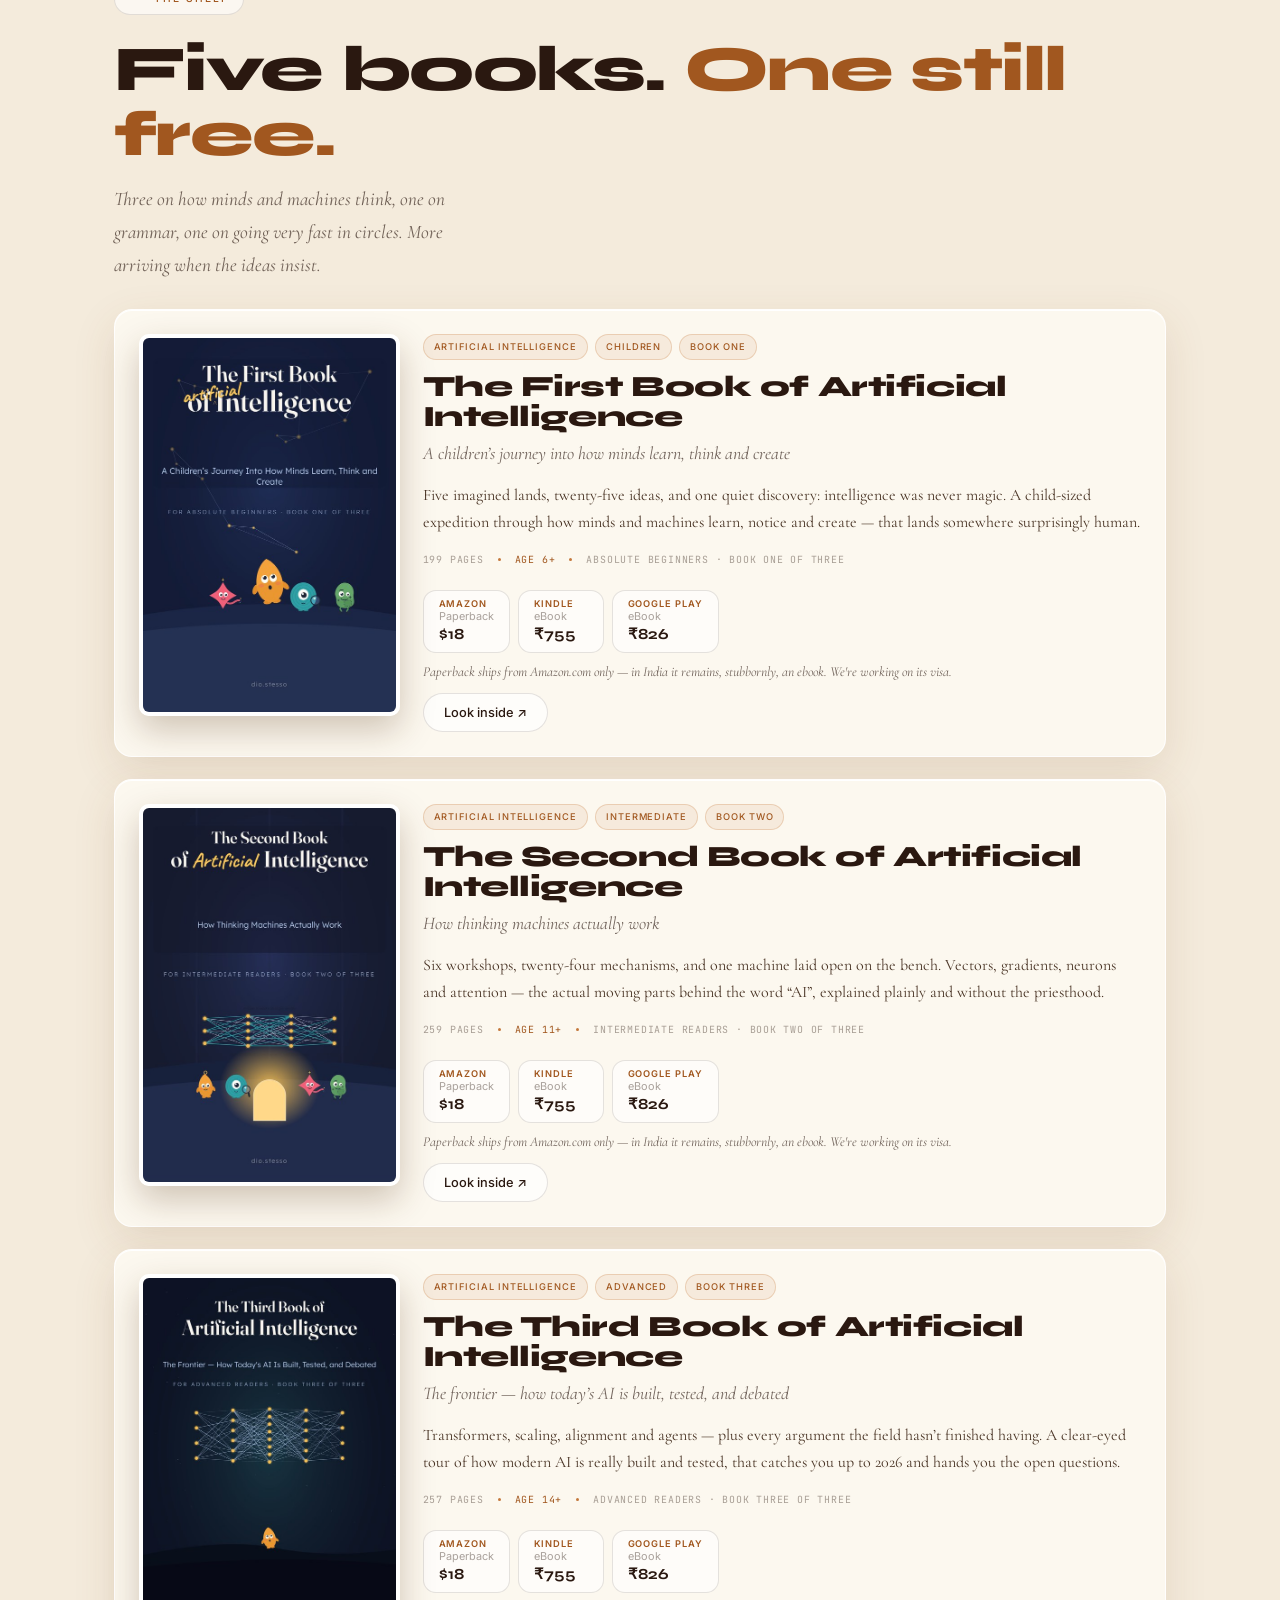
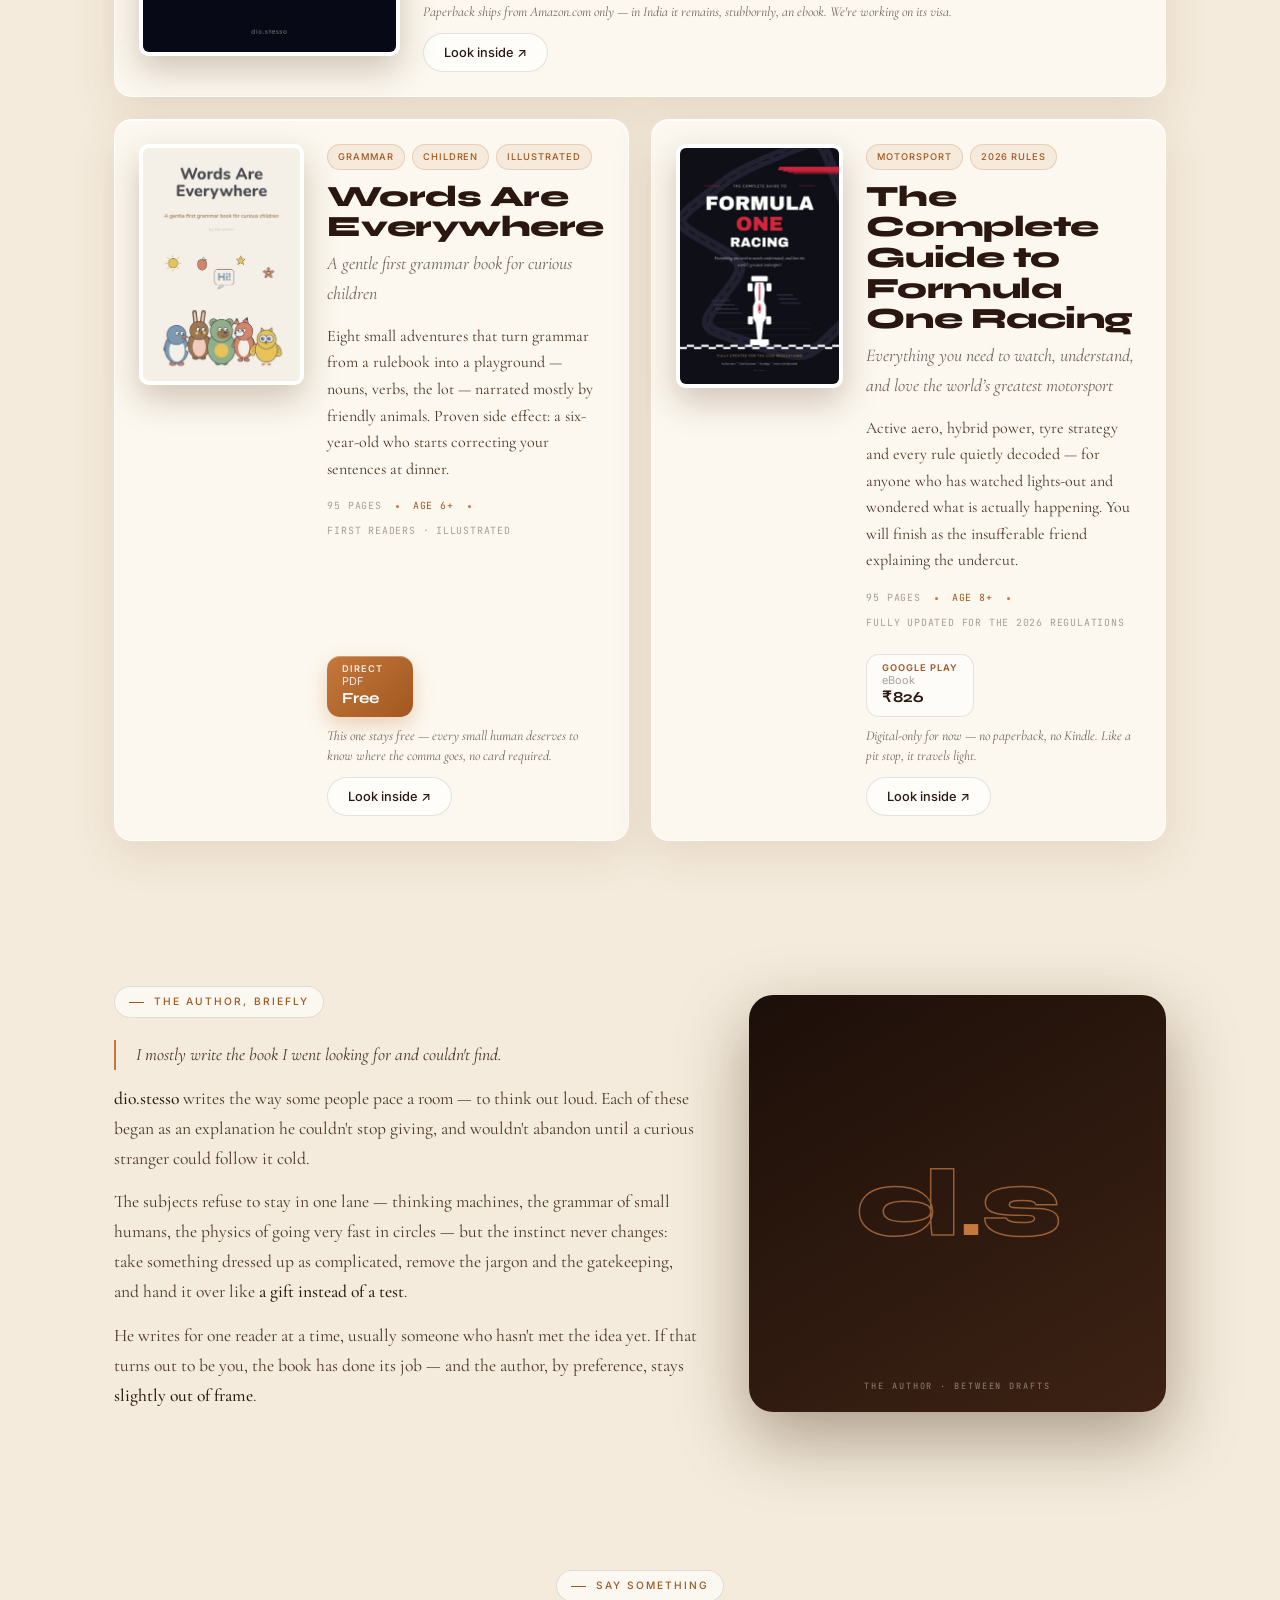
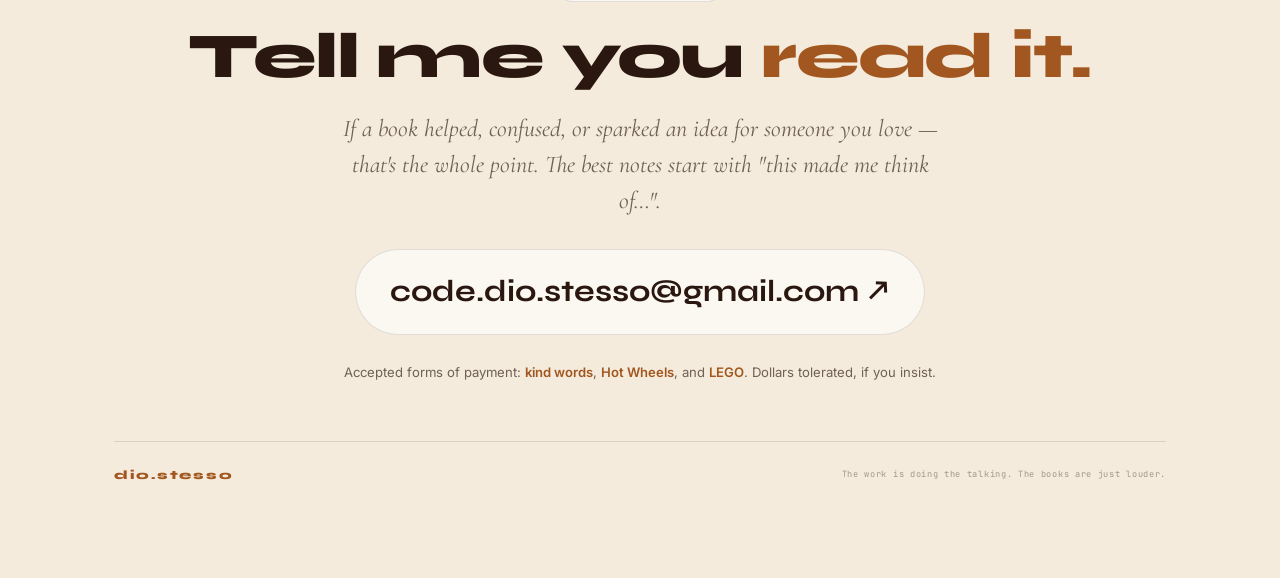
==== commit 9b5608e7: "Add files via upload" ====
--- a/books.html
+++ b/books.html
@@ -83,19 +83,6 @@
   opacity: 0; transition: opacity 1.4s ease;
 }
 #statue.on { opacity: 1; }
-/* the corner companion — rides along in the bottom-right, then bows out
-   when the author portrait takes the stage */
-#buddy {
-  position: fixed; right: clamp(6px, 2vw, 30px); bottom: -2px; z-index: 70;
-  width: min(34vw, 350px); height: min(40vw, 400px);
-  pointer-events: none; opacity: 0;
-  transform: translateY(112%);
-  transition: transform 1s var(--ease), opacity .5s ease .1s;
-  filter: drop-shadow(0 18px 30px rgba(80,46,16,0.35));
-}
-#buddy.in { opacity: 1; transform: translateY(10%); }
-#buddy.away { opacity: 1; transform: translateY(118%) rotate(8deg); transition: transform .85s cubic-bezier(.5,0,.75,0), opacity .4s ease .5s; }
-@media (max-width: 767px) { #buddy { width: 52vw; height: 62vw; right: 0; } }
 #water { position: fixed; inset: 0; width: 100%; height: 100%; z-index: 60; pointer-events: none; mix-blend-mode: screen; opacity: .5; }
 
 /* ===== LAYOUT ===== */
@@ -333,7 +320,6 @@
 <div class="bg"><div class="blob b1"></div><div class="blob b2"></div><div class="blob b3"></div></div>
 <canvas id="dust"></canvas>
 <canvas id="water"></canvas>
-<canvas id="buddy" aria-hidden="true"></canvas>
 
 <!-- DRAWER -->
 <div class="drawer" id="drawer">
@@ -897,34 +883,6 @@
     }));
     scene.add(motes);
 
-    /* --- corner companion: its own tiny stage, same sculpture --- */
-    const buddyCv = document.getElementById('buddy');
-    let bScene = null, bCam = null, bRenderer = null, bModel = null, buddyOK = false;
-    if (buddyCv) {
-      bRenderer = new THREE.WebGLRenderer({ canvas: buddyCv, alpha: true, antialias: true });
-      bRenderer.setPixelRatio(Math.min(devicePixelRatio, 2));
-      bRenderer.toneMapping = THREE.ACESFilmicToneMapping;
-      bRenderer.outputColorSpace = THREE.SRGBColorSpace;
-      bScene = new THREE.Scene();
-      bCam = new THREE.PerspectiveCamera(32, 1, 0.1, 30);
-      bCam.position.set(0, 1.85, 4.4);                 // wide margins — shoulders stay inside even mid-turn
-      bCam.lookAt(0, 1.52, 0);
-      bScene.add(new THREE.HemisphereLight(0xfff4e2, 0xc4783c, 1.5));
-      const bKey = new THREE.DirectionalLight(0xffe0b8, 2.8); bKey.position.set(-2.5, 3.5, 3);
-      const bRim = new THREE.PointLight(0xe09050, 12, 10, 2); bRim.position.set(2.2, 2.4, -1.6);
-      bScene.add(bKey, bRim);
-      bModel = new THREE.Group();
-      bScene.add(bModel);
-      function bSize() {
-        const w = buddyCv.clientWidth || 240, h = buddyCv.clientHeight || 300;
-        bRenderer.setSize(w, h, false);
-        bCam.aspect = w / h;
-        bCam.position.z = bCam.aspect < 0.92 ? 5.1 : 4.4;   // narrow (phone) canvas → step back further
-        bCam.updateProjectionMatrix();
-      }
-      bSize(); addEventListener('resize', bSize);
-    }
-
     const model = new THREE.Group();
     scene.add(model);
     let bust = null;
@@ -942,21 +900,7 @@
       model.add(bust);
       model.rotation.y = -0.22;                       // angled toward the author's own words
       statueCv.classList.add('on');
-      // clone into the corner stage (materials shared — cheap)
-      if (bModel) {
-        bModel.add(bust.clone(true));
-        buddyOK = true;
-        setTimeout(() => buddyCv.classList.add('in'), 600);   // slides up after the page settles
-      }
     });
-
-    // the companion bows out while the author portrait is on stage
-    const authorSec = document.getElementById('author');
-    if (buddyCv && authorSec) {
-      new IntersectionObserver(es => es.forEach(e => {
-        buddyCv.classList.toggle('away', e.isIntersecting);
-      }), { threshold: 0.18 }).observe(authorSec);
-    }
 
     const coarse = window.matchMedia('(pointer: coarse)').matches;
     const mouse = { x: 0, y: 0, sx: 0, sy: 0 };
@@ -1033,44 +977,6 @@
       pa.needsUpdate = true;
       renderer.render(scene, camera);
     })();
-
-    /* companion loop — follows the cursor around the page like a desk pet;
-       with no cursor (touch), he glances around the room on his own */
-    const bMouse = { tx: 0, ty: 0, x: 0, y: 0 };
-    let lastPointer = -10;
-    function aimBuddy(cx, cy) {
-      if (!buddyCv) return;
-      lastPointer = performance.now() / 1000;
-      const r = buddyCv.getBoundingClientRect();
-      const dx = cx - (r.left + r.width / 2);
-      const dy = cy - (r.top + r.height * 0.35);             // eye level, not canvas centre
-      bMouse.tx = Math.max(-0.85, Math.min(0.85, dx / innerWidth * 2.6));
-      bMouse.ty = Math.max(-0.55, Math.min(0.18, dy / innerHeight * 1.4));   // generous upward range, tight downward
-    }
-    addEventListener('pointermove', e => aimBuddy(e.clientX, e.clientY));
-    addEventListener('pointerdown', e => aimBuddy(e.clientX, e.clientY), { passive: true });
-    const bClock = new THREE.Clock();
-    (function buddyLoop() {
-      if (!bRenderer) return;
-      requestAnimationFrame(buddyLoop);
-      if (!buddyOK || buddyCv.classList.contains('away')) return;
-      const t = bClock.getElapsedTime();
-      if (!reduceS) {
-        // idle wander: no pointer activity for a while → look around on his own
-        if (performance.now() / 1000 - lastPointer > 3) {
-          bMouse.tx = Math.sin(t * 0.26) * 0.45 + Math.sin(t * 0.71) * 0.12;
-          bMouse.ty = -0.12 + Math.sin(t * 0.19) * 0.14;
-        }
-        bMouse.x += (bMouse.tx - bMouse.x) * 0.08;
-        bMouse.y += (bMouse.ty - bMouse.y) * 0.08;
-        bModel.rotation.y = bMouse.x + Math.sin(t * 0.6) * 0.03;
-        bModel.rotation.x = bMouse.y * 0.8;                  // tilts up to follow a high cursor
-        bModel.rotation.z = bMouse.x * -0.05;                // tiny head-cock toward the cursor
-        // rises a little when looking up — never enough to expose the cut base
-        bModel.position.y = Math.sin(t * 1.1) * 0.02 + Math.max(0, -bMouse.y) * 0.16;
-      }
-      bRenderer.render(bScene, bCam);
-    })();
   } catch (err) { /* WebGL unavailable — the library reads fine without its statue */ }
 }
 </script>
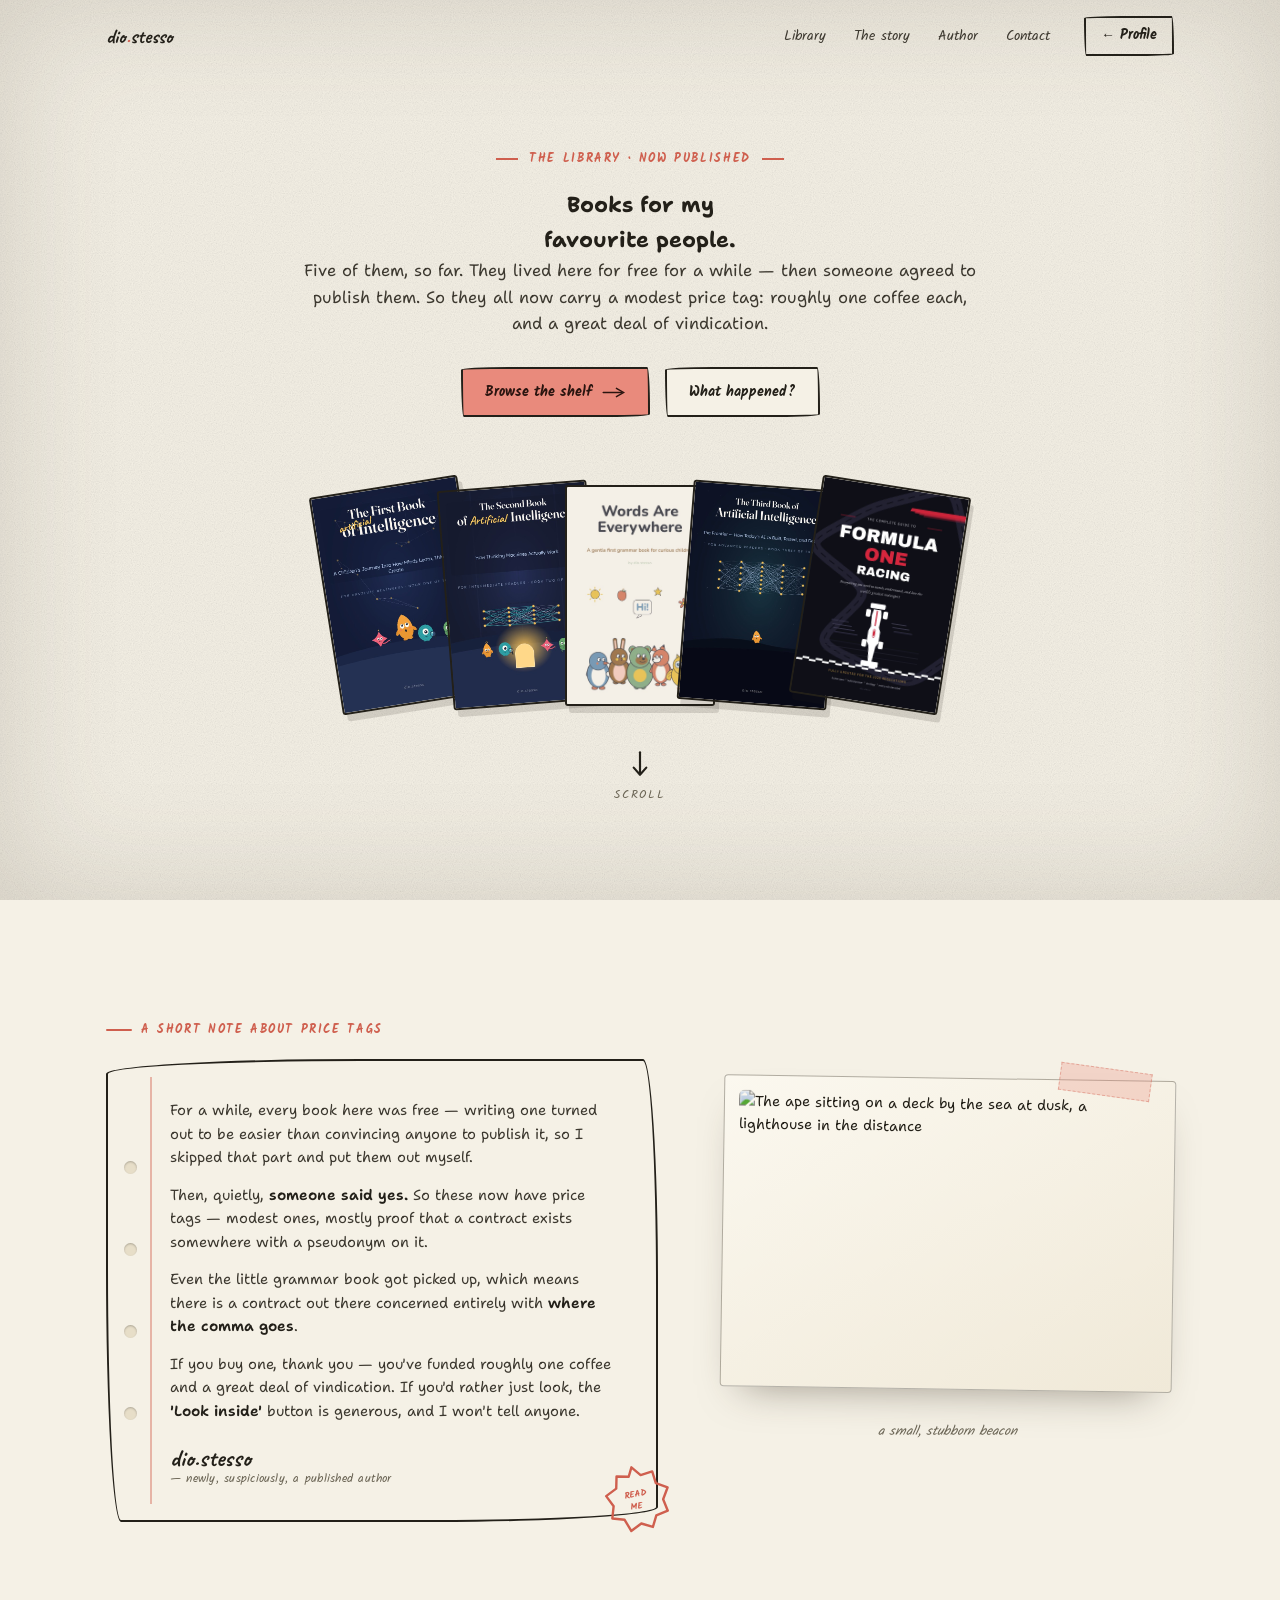
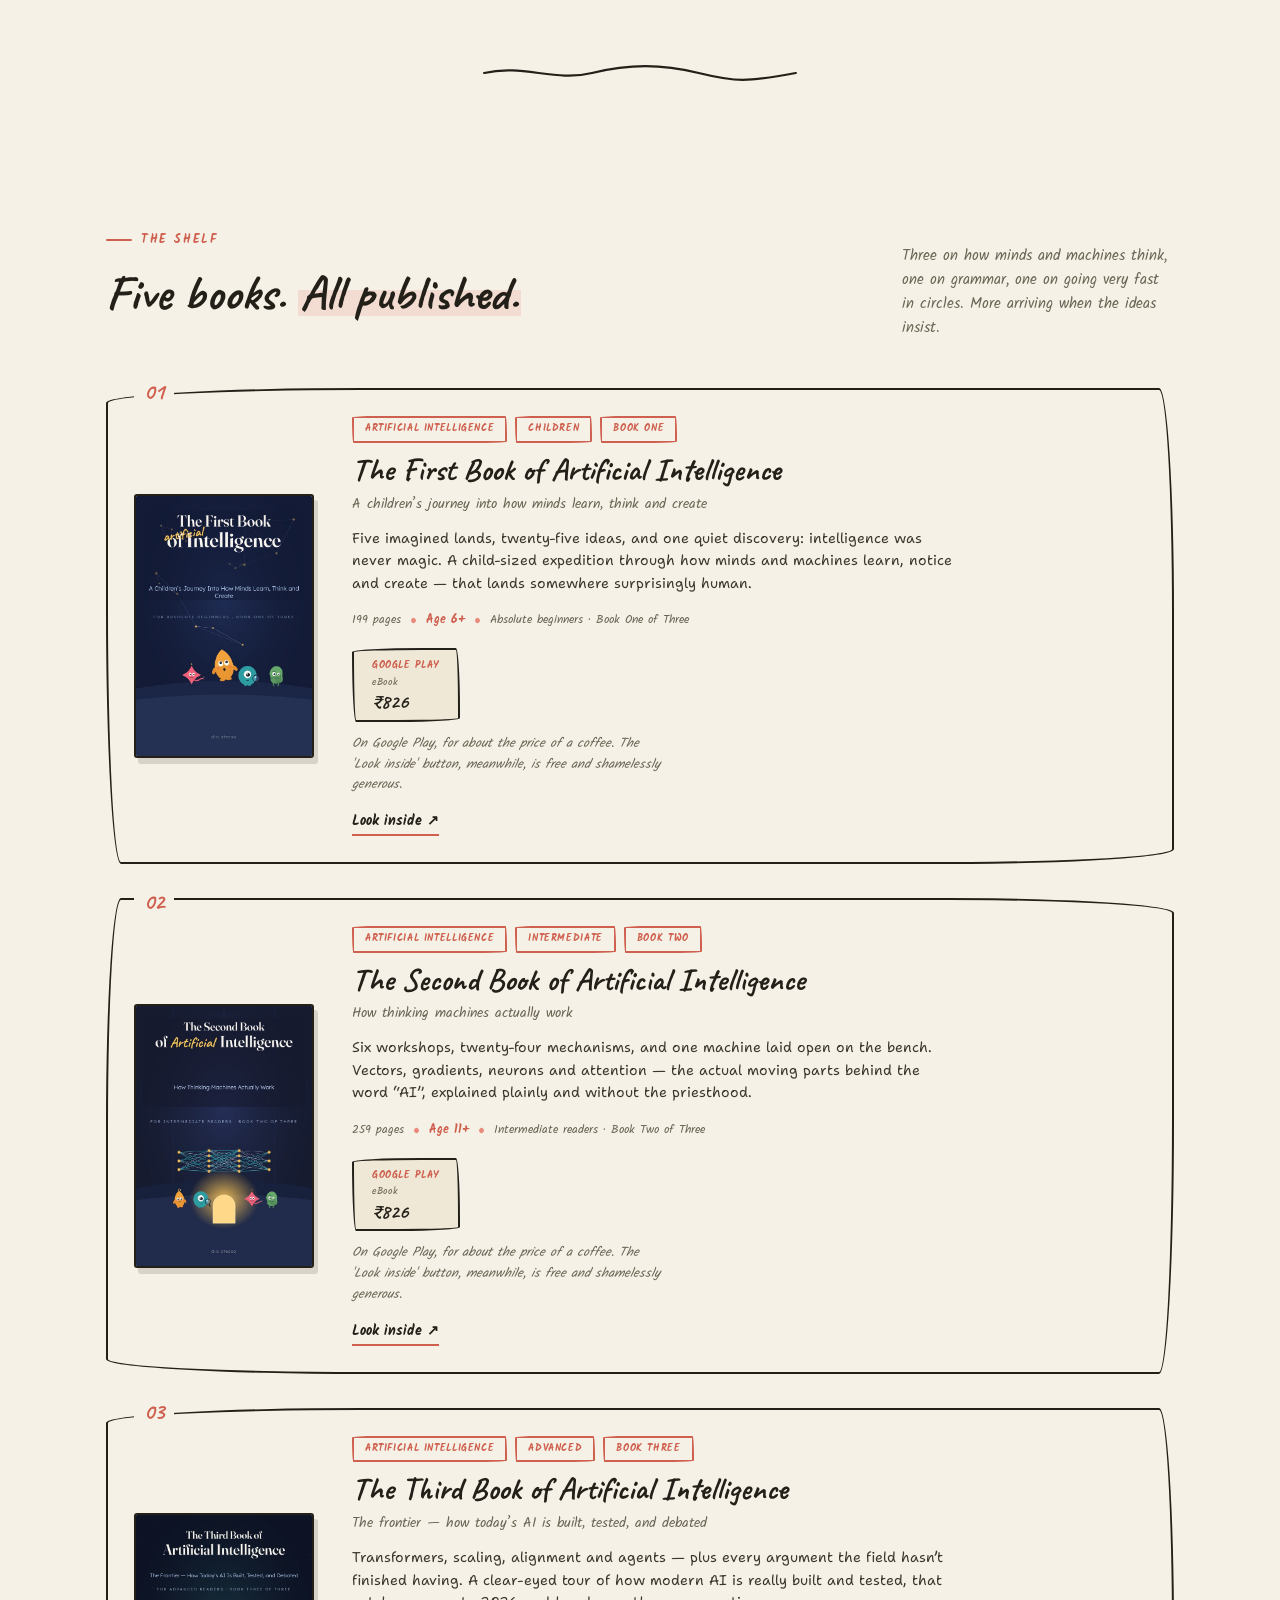
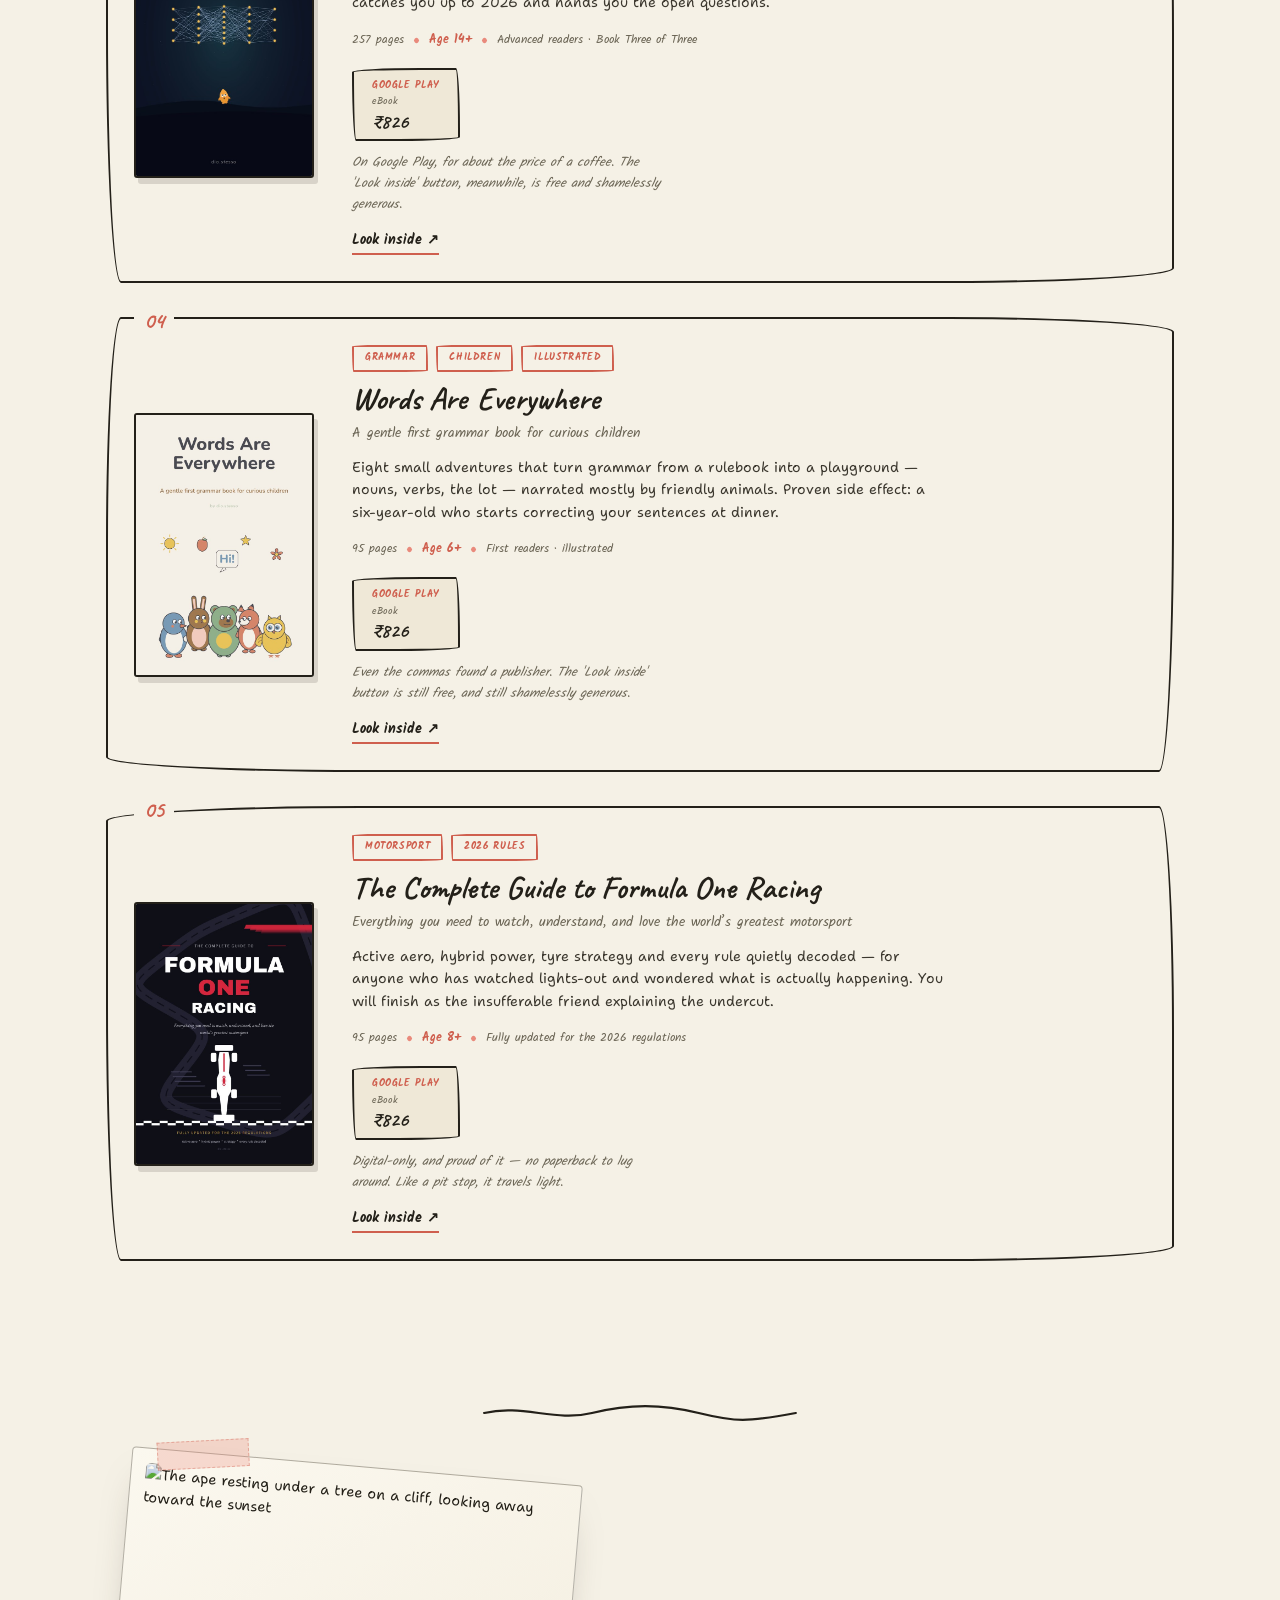
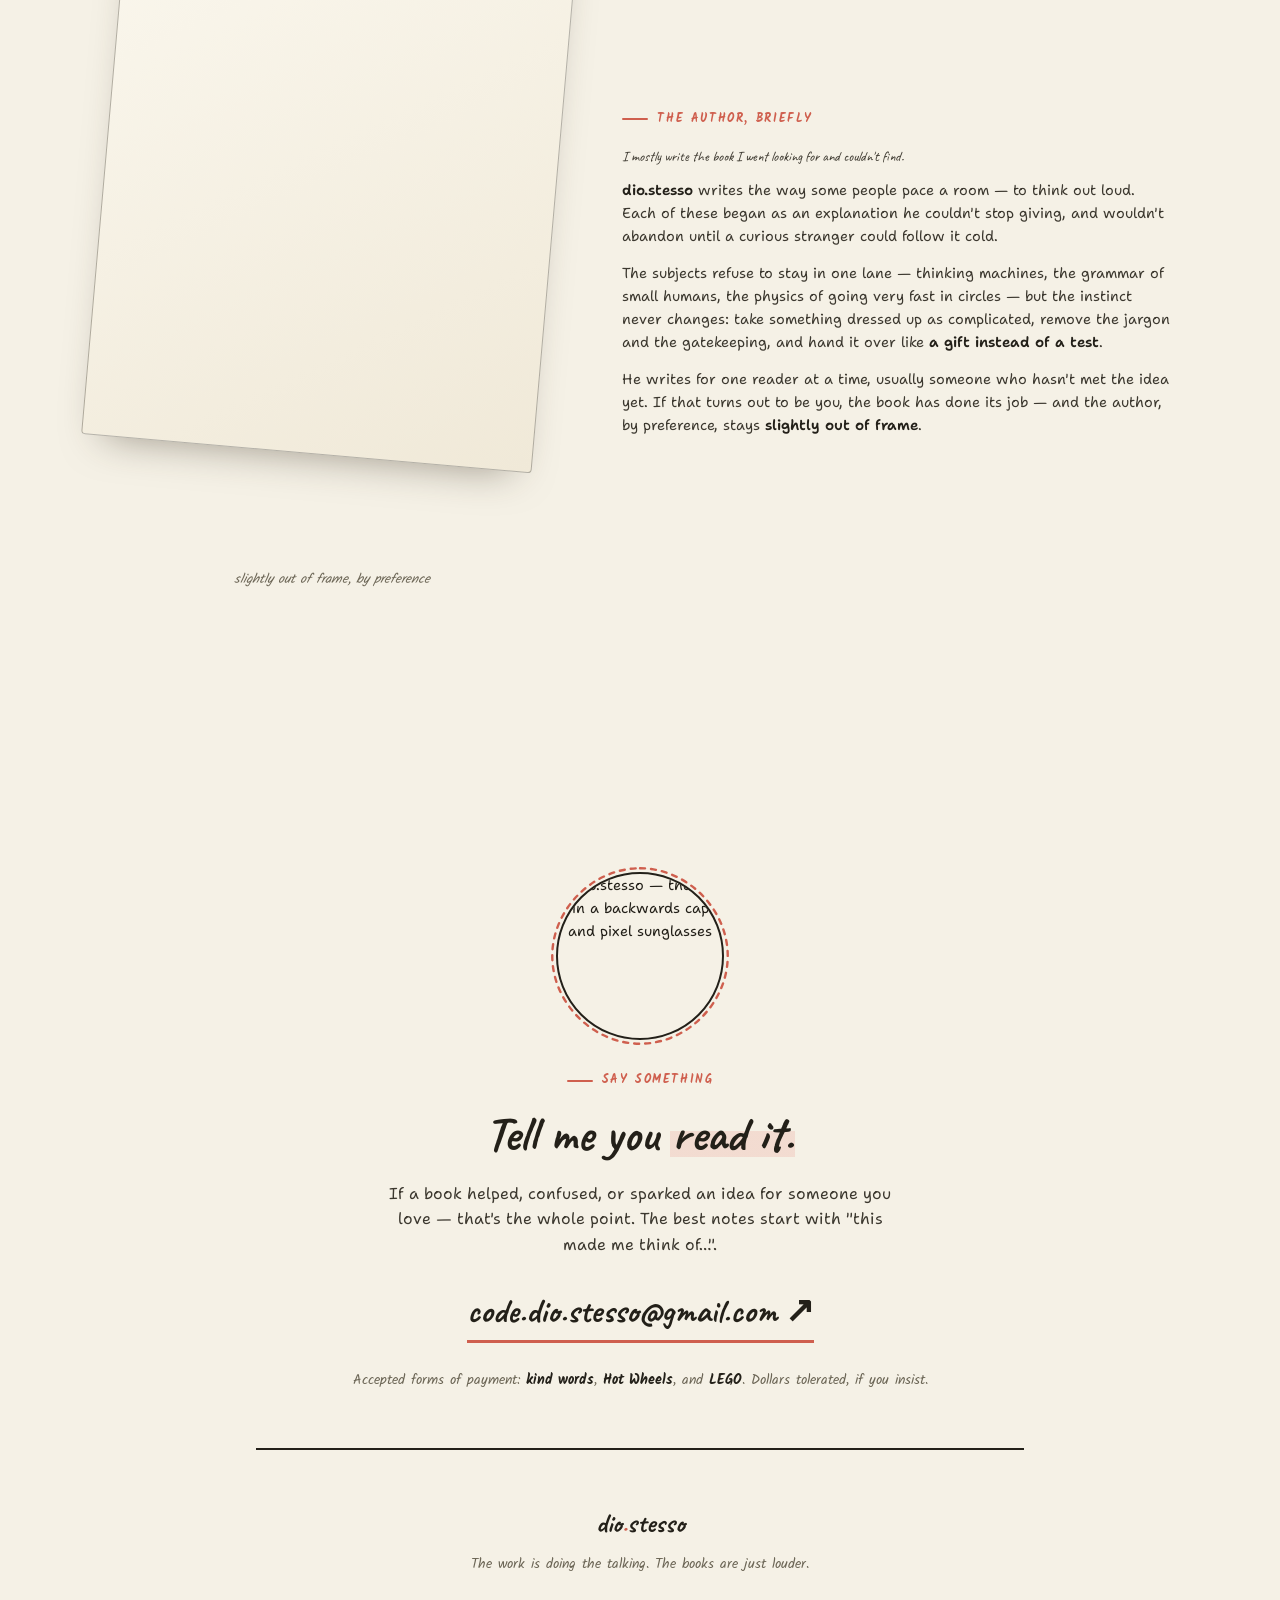
==== commit facba16a: "design change to paperwhite" ====
--- a/books.html
+++ b/books.html
@@ -4,336 +4,285 @@
 <meta charset="UTF-8">
 <meta name="viewport" content="width=device-width, initial-scale=1.0">
 <title>dio.stesso — the library</title>
-<meta name="description" content="Books by dio.stesso — on artificial intelligence, grammar, and Formula One. Now published, on Amazon, Kindle and Google Play. The grammar one is still free, on principle.">
-<meta name="theme-color" content="#F3EADB">
+<meta name="description" content="Books by dio.stesso — on artificial intelligence, grammar, and Formula One. All five published, on Google Play.">
+<meta name="theme-color" content="#F5F1E6">
 <!-- Open Graph / social share -->
 <meta property="og:type" content="book">
 <meta property="og:site_name" content="dio.stesso">
 <meta property="og:title" content="dio.stesso — the library">
-<meta property="og:description" content="Five books on AI, grammar, and Formula One — now published on Amazon, Kindle and Google Play. The grammar one is still free, on principle.">
-<meta property="og:image" content="https://meeseeks-mr.github.io/Meeseeks-Mr/og-books.jpg">
+<meta property="og:description" content="Five books on AI, grammar, and Formula One — all published, on Google Play.">
+<meta property="og:image" content="https://meeseeks-mr.github.io/Meeseeks-Mr/og-books.jpg?v=2">
 <meta property="og:image:width" content="1200">
 <meta property="og:image:height" content="630">
+<meta property="og:image:alt" content="Books for my favourite people — five book covers fanned out on warm paper">
+<meta property="og:locale" content="en_US">
 <meta property="og:url" content="https://meeseeks-mr.github.io/Meeseeks-Mr/books.html">
+<link rel="canonical" href="https://meeseeks-mr.github.io/Meeseeks-Mr/books.html">
 <!-- Twitter card -->
 <meta name="twitter:card" content="summary_large_image">
 <meta name="twitter:site" content="@WiseBakasur">
+<meta name="twitter:creator" content="@WiseBakasur">
 <meta name="twitter:title" content="dio.stesso — the library">
-<meta name="twitter:description" content="Five books on AI, grammar, and Formula One — now published on Amazon, Kindle and Google Play. The grammar one is still free, on principle.">
-<meta name="twitter:image" content="https://meeseeks-mr.github.io/Meeseeks-Mr/og-books.jpg">
+<meta name="twitter:description" content="Five books on AI, grammar, and Formula One — all published, on Google Play.">
+<meta name="twitter:image" content="https://meeseeks-mr.github.io/Meeseeks-Mr/og-books.jpg?v=2">
+<meta name="twitter:image:alt" content="Books for my favourite people — five book covers fanned out on warm paper">
 <link rel="preconnect" href="https://fonts.googleapis.com">
 <link rel="preconnect" href="https://fonts.gstatic.com" crossorigin>
-<link href="https://fonts.googleapis.com/css2?family=Cormorant+Garamond:ital,wght@0,300;0,400;0,500;1,300;1,400&family=Syne:wght@600;700;800&family=JetBrains+Mono:wght@300;400&family=Inter:wght@300;400;500;600&display=swap" rel="stylesheet">
-<script type="importmap">{ "imports": { "three": "https://cdn.jsdelivr.net/npm/three@0.160.0/build/three.module.js", "three/addons/": "https://cdn.jsdelivr.net/npm/three@0.160.0/examples/jsm/" } }</script>
+<link href="https://fonts.googleapis.com/css2?family=Caveat:wght@400;500;600;700&family=Kalam:wght@300;400;700&family=Shantell+Sans:ital,wght@0,300;0,400;0,500;0,600;1,400&display=swap" rel="stylesheet">
 <style>
-:root {
-  --paper: #F4EBDC;
-  --paper2: #EDE2CF;
-  --cloud: #FCF8EF;
-  --ink: #2A1810;
-  --ink2: #4A3526;
-  --ink-soft: rgba(42,24,16,0.66);
-  --ink-faint: rgba(42,24,16,0.40);
-  --amber: #C4783C;
-  --amber-deep: #A1571F;
-  --amber-warm: #E09050;
-  --line: rgba(42,24,16,0.12);
-  --glass: rgba(255,255,255,0.55);
-  --glass-brd: rgba(255,255,255,0.75);
-  --fd: 'Syne', sans-serif;
-  --fb: 'Cormorant Garamond', serif;
-  --fm: 'JetBrains Mono', monospace;
-  --fu: 'Inter', sans-serif;
-  --ease: cubic-bezier(.16,1,.3,1);
-}
-*,*::before,*::after { box-sizing: border-box; margin: 0; padding: 0; }
-html { scroll-behavior: smooth; overflow-x: clip; }
-body {
-  background: var(--paper);
-  color: var(--ink);
-  font-family: var(--fb);
-  font-size: clamp(1rem,2.4vw,1.15rem);
-  font-weight: 400;
-  line-height: 1.7;
-  overflow-x: clip;
-  -webkit-font-smoothing: antialiased;
-}
-::selection { background: rgba(196,120,60,0.22); }
-::-webkit-scrollbar { width: 10px; }
-::-webkit-scrollbar-track { background: var(--paper2); }
-::-webkit-scrollbar-thumb { background: rgba(196,120,60,0.5); border-radius: 10px; border: 3px solid var(--paper2); }
-
-/* ===== BACKGROUND ===== */
-.bg { position: fixed; inset: 0; z-index: 0; pointer-events: none; overflow: hidden; }
-.bg::before {
-  content: ''; position: absolute; inset: 0;
-  background:
-    radial-gradient(ellipse 70% 55% at 18% 8%, rgba(224,144,80,0.20), transparent 60%),
-    radial-gradient(ellipse 60% 50% at 92% 22%, rgba(196,120,60,0.16), transparent 60%),
-    radial-gradient(ellipse 80% 60% at 50% 108%, rgba(161,87,31,0.14), transparent 62%);
-}
-.blob { position: absolute; border-radius: 50%; filter: blur(60px); opacity: .5; animation: drift 26s ease-in-out infinite; }
-.blob.b1 { width: 42vw; height: 42vw; left: -8vw; top: 4vh; background: radial-gradient(circle,#F6C98C,transparent 70%); }
-.blob.b2 { width: 38vw; height: 38vw; right: -6vw; top: 30vh; background: radial-gradient(circle,#E8A877,transparent 70%); animation-delay: -8s; }
-.blob.b3 { width: 46vw; height: 46vw; left: 24vw; bottom: -14vh; background: radial-gradient(circle,#F2D2A0,transparent 70%); animation-delay: -15s; }
-#dust { position: fixed; inset: 0; z-index: 1; pointer-events: none; }
-/* the author's statue — a lit portrait inside the dark author card */
-#statue {
-  position: absolute; inset: 0; width: 100%; height: 100%; z-index: 2;
-  opacity: 0; transition: opacity 1.4s ease;
-}
-#statue.on { opacity: 1; }
-#water { position: fixed; inset: 0; width: 100%; height: 100%; z-index: 60; pointer-events: none; mix-blend-mode: screen; opacity: .5; }
-
-/* ===== LAYOUT ===== */
-.wrap { position: relative; z-index: 10; max-width: 1180px; margin: 0 auto; padding: 0 clamp(20px,5vw,72px); }
-
-/* ===== NAV ===== */
-.nav-shell { position: fixed; top: 18px; left: 0; right: 0; z-index: 100; display: flex; justify-content: center; padding: 0 16px; pointer-events: none; }
-nav {
-  pointer-events: auto; display: flex; align-items: center; gap: 8px;
-  width: fit-content; max-width: 760px; padding: 9px 9px 9px 20px;
-  background: rgba(255,255,255,0.55);
-  border: 1px solid rgba(255,255,255,0.8);
-  backdrop-filter: blur(20px) saturate(140%); -webkit-backdrop-filter: blur(20px) saturate(140%);
-  border-radius: 999px;
-  box-shadow: 0 6px 26px rgba(120,70,30,0.14), inset 0 1px 0 rgba(255,255,255,0.9);
-  opacity: 0; transform: translateY(-18px); animation: drop .7s .15s var(--ease) forwards;
-}
-.nav-logo { font-family: var(--fd); font-size: .84rem; font-weight: 800; letter-spacing: .1em; color: var(--amber-deep); text-decoration: none; white-space: nowrap; margin-right: 8px; }
-.nav-links { display: flex; gap: 2px; align-items: center; list-style: none; }
-.nav-links a { font-family: var(--fu); font-size: .74rem; font-weight: 400; color: var(--ink-soft); text-decoration: none; padding: 8px 14px; border-radius: 999px; transition: color .25s, background .25s; }
-.nav-links a:hover { color: var(--ink); background: rgba(196,120,60,0.1); }
-.nav-back { font-family: var(--fu); font-size: .74rem; font-weight: 500; color: #fff; text-decoration: none; padding: 9px 16px; border-radius: 999px; background: linear-gradient(135deg,var(--amber),var(--amber-deep)); white-space: nowrap; box-shadow: inset 0 1px 0 rgba(255,255,255,0.3); transition: transform .25s, box-shadow .25s; }
-.nav-back:hover { transform: translateY(-1px); box-shadow: 0 6px 18px rgba(196,120,60,0.4), inset 0 1px 0 rgba(255,255,255,0.3); }
-.burger { display: none; width: 34px; height: 34px; border: none; cursor: pointer; background: rgba(196,120,60,0.1); border-radius: 999px; flex-direction: column; align-items: center; justify-content: center; gap: 4px; }
-.burger span { width: 14px; height: 1.5px; background: var(--ink); transition: .3s; }
-.burger.open span:nth-child(1){ transform: translateY(5.5px) rotate(45deg); }
-.burger.open span:nth-child(2){ opacity: 0; }
-.burger.open span:nth-child(3){ transform: translateY(-5.5px) rotate(-45deg); }
-.drawer { position: fixed; top: 0; left: 0; right: 0; z-index: 99; background: rgba(252,248,239,0.92); backdrop-filter: blur(20px); -webkit-backdrop-filter: blur(20px); border-bottom: 1px solid var(--line); padding: 84px clamp(28px,8vw,40px) 30px; display: flex; flex-direction: column; gap: 2px; transform: translateY(-110%); transition: transform .45s var(--ease); box-shadow: 0 20px 50px rgba(120,70,30,0.16); }
-.drawer.open { transform: translateY(0); }
-.drawer a { font-family: var(--fu); font-size: 1.1rem; color: var(--ink); text-decoration: none; padding: 14px 4px; min-height: 48px; display: flex; align-items: center; border-bottom: 1px solid var(--line); transition: color .2s, padding-left .25s; }
-.drawer a:hover { color: var(--amber-deep); padding-left: 12px; }
-@media (max-width: 720px){ .nav-links{ display:none; } .burger{ display:flex; } nav{ padding:7px 8px 7px 16px; } }
-
-/* ===== HERO ===== */
-.hero { min-height: 90svh; display: grid; grid-template-columns: 1.05fr 1fr; align-items: center; gap: clamp(24px,4vw,52px); padding: clamp(98px,12vh,124px) 0 clamp(30px,4vh,48px); }
-.eyebrow { font-family: var(--fm); font-size: .6rem; letter-spacing: .28em; text-transform: uppercase; color: var(--amber-deep); display: inline-flex; align-items: center; gap: 11px; margin-bottom: 22px; opacity: 0; animation: fu .8s .4s ease forwards; }
-.eyebrow::before { content: ''; width: 26px; height: 1px; background: var(--amber-deep); }
-.hero h1 { font-family: var(--fd); font-weight: 800; letter-spacing: -.025em; font-size: clamp(2.6rem,6.4vw,5.4rem); line-height: .98; margin-bottom: 26px; }
-.hero h1 .word { display: inline-block; opacity: 0; transform: translateY(40px) rotate(2deg); animation: rise .9s var(--ease) forwards; }
-.hero h1 .ac { color: var(--amber-deep); position: relative; }
-.hero h1 .ac::after { content:''; position:absolute; left:0; right:0; bottom:.06em; height:.12em; background: rgba(196,120,60,0.28); border-radius: 4px; transform: scaleX(0); transform-origin:left; animation: underline 1s 1.1s var(--ease) forwards; }
-.hero-sub { font-size: clamp(1.05rem,1.9vw,1.32rem); font-style: italic; color: var(--ink-soft); max-width: 480px; line-height: 1.5; margin-bottom: 30px; opacity: 0; animation: fu .8s 1s ease forwards; }
-.hero-cta { display: flex; flex-wrap: wrap; gap: 14px; opacity: 0; animation: fu .8s 1.15s ease forwards; }
-.btn { font-family: var(--fu); font-size: .85rem; font-weight: 500; text-decoration: none; padding: 14px 26px; border-radius: 999px; cursor: pointer; transition: transform .3s, box-shadow .3s, background .3s, filter .3s; border: none; }
-.btn-primary { color: #fff; background: linear-gradient(135deg,var(--amber),var(--amber-deep)); box-shadow: 0 10px 28px rgba(196,120,60,0.34), inset 0 1px 0 rgba(255,255,255,0.3); }
-.btn-primary:hover { transform: translateY(-3px); box-shadow: 0 16px 36px rgba(196,120,60,0.46), inset 0 1px 0 rgba(255,255,255,0.3); filter: brightness(1.04); }
-.btn-ghost { color: var(--ink); background: rgba(255,255,255,0.6); border: 1px solid var(--line); }
-.btn-ghost:hover { transform: translateY(-3px); background: #fff; box-shadow: 0 10px 24px rgba(120,70,30,0.14); }
-
-/* hero cover collage */
-.collage { position: relative; height: clamp(360px,46vw,560px); opacity: 0; animation: fi 1.2s .7s ease forwards; }
-.collage .c-book { position: absolute; border-radius: 10px; overflow: hidden; box-shadow: 0 24px 60px rgba(80,46,16,0.3); border: 5px solid #fff; transition: transform .5s var(--ease), box-shadow .5s; will-change: transform; }
-.collage .c-book img { width: 100%; height: auto; display: block; }
-.collage .c-book:hover { box-shadow: 0 32px 80px rgba(80,46,16,0.42); z-index: 9 !important; }
-.collage .cb1 { width: 34%; left: 4%;  top: 18%; transform: rotate(-9deg); z-index: 2; animation: bob 7s ease-in-out infinite; }
-.collage .cb2 { width: 38%; left: 30%; top: 2%;  transform: rotate(-2deg); z-index: 5; animation: bob 6s ease-in-out infinite .4s; }
-.collage .cb3 { width: 36%; left: 58%; top: 16%; transform: rotate(7deg);  z-index: 4; animation: bob 6.5s ease-in-out infinite .8s; }
-.collage .cb4 { width: 30%; left: 16%; top: 52%; transform: rotate(5deg);  z-index: 3; animation: bob 7.5s ease-in-out infinite .2s; }
-.collage .cb5 { width: 31%; left: 52%; top: 56%; transform: rotate(-6deg); z-index: 3; animation: bob 8s ease-in-out infinite .6s; }
-.scrolltip { position: absolute; bottom: 22px; left: 50%; transform: translateX(-50%); font-family: var(--fm); font-size: .5rem; letter-spacing: .3em; text-transform: uppercase; color: var(--amber-deep); display: flex; flex-direction: column; align-items: center; gap: 9px; opacity: 0; animation: fi 1s 1.6s ease forwards; }
-.scrolltip i { width: 1px; height: 40px; background: linear-gradient(var(--amber-deep),transparent); animation: pulse 2s ease-in-out infinite; }
-
-/* ===== SECTION CHROME ===== */
-.lbl { font-family: var(--fu); font-size: .64rem; font-weight: 500; letter-spacing: .2em; text-transform: uppercase; color: var(--amber-deep); display: inline-flex; align-items: center; gap: 10px; margin-bottom: 22px; padding: 6px 14px; border-radius: 999px; background: rgba(255,255,255,0.6); border: 1px solid var(--line); }
-.lbl::before { content:''; width: 15px; height: 1px; background: var(--amber-deep); }
-.sec { padding: clamp(40px,5.5vw,76px) 0; }
-.sec-title { font-family: var(--fd); font-weight: 800; letter-spacing: -.025em; font-size: clamp(2rem,5vw,4rem); line-height: 1.02; }
-.sec-title .ac { color: var(--amber-deep); }
-
-/* ===== MANIFESTO ===== */
-.manifesto { position: relative; padding: clamp(26px,3.4vw,44px); border-radius: 22px; background: linear-gradient(150deg, rgba(255,255,255,0.7), rgba(255,255,255,0.45)); border: 1px solid rgba(255,255,255,0.8); box-shadow: 0 24px 70px rgba(120,70,30,0.14), inset 0 1px 0 rgba(255,255,255,0.9); backdrop-filter: blur(14px); -webkit-backdrop-filter: blur(14px); overflow: hidden; }
-.manifesto::before { content: '“'; position: absolute; top: -42px; left: 14px; font-family: var(--fb); font-size: 18rem; line-height: 1; color: rgba(196,120,60,0.12); pointer-events: none; }
-.manifesto p { font-family: var(--fb); font-style: italic; font-size: clamp(1.1rem,2.1vw,1.5rem); line-height: 1.46; color: var(--ink2); max-width: 740px; position: relative; }
-.manifesto p + p { margin-top: 13px; }
-.manifesto b { font-style: normal; font-weight: 500; color: var(--amber-deep); }
-.manifesto .sign { margin-top: 26px; font-family: var(--fd); font-weight: 700; font-size: 1.1rem; color: var(--ink); letter-spacing: .02em; }
-.manifesto .sign span { font-family: var(--fm); font-weight: 300; font-size: .7rem; color: var(--ink-soft); letter-spacing: .05em; }
-
-/* ===== BOOKS ===== */
-.books-head { display: flex; justify-content: space-between; align-items: flex-end; flex-wrap: wrap; gap: 16px; margin-bottom: 28px; }
-.books-head .sub { font-family: var(--fb); font-style: italic; color: var(--ink-soft); font-size: clamp(1rem,1.6vw,1.2rem); max-width: 360px; }
-.grid { display: grid; grid-template-columns: repeat(2, 1fr); gap: clamp(16px,1.8vw,22px); }
-.bcard {
-  position: relative; display: grid; grid-template-columns: minmax(130px,36%) 1fr; gap: clamp(16px,1.8vw,24px);
-  padding: clamp(16px,1.9vw,24px); border-radius: 18px;
-  background: var(--cloud); border: 1px solid rgba(255,255,255,0.9);
-  box-shadow: 0 14px 44px rgba(120,70,30,0.12), inset 0 1px 0 #fff;
-  transition: transform .45s var(--ease), box-shadow .45s; will-change: transform;
-}
-.bcard:hover { transform: translateY(-6px); box-shadow: 0 28px 70px rgba(120,70,30,0.2), inset 0 1px 0 #fff; }
-.bcard.feature { grid-column: 1 / -1; grid-template-columns: minmax(160px,26%) 1fr; }
-.bcover { position: relative; align-self: start; border-radius: 10px; overflow: hidden; box-shadow: 0 14px 34px rgba(80,46,16,0.26); border: 4px solid #fff; cursor: pointer; transform: perspective(900px) rotateY(0deg); transition: transform .5s var(--ease), box-shadow .5s; }
-.bcover img { width: 100%; height: auto; display: block; }
-.bcover::after { content: 'Look inside ↗'; position: absolute; inset: 0; display: flex; align-items: flex-end; justify-content: center; padding-bottom: 14px; font-family: var(--fu); font-size: .72rem; font-weight: 500; color: #fff; background: linear-gradient(to top, rgba(30,16,8,0.7), transparent 46%); opacity: 0; transition: opacity .35s; }
-.bcover:hover { transform: perspective(900px) rotateY(-7deg) scale(1.02); box-shadow: 0 26px 56px rgba(80,46,16,0.38); }
-.bcover:hover::after { opacity: 1; }
-.binfo { display: flex; flex-direction: column; }
-.btag-row { display: flex; flex-wrap: wrap; gap: 7px; margin-bottom: 12px; }
-.btag { font-family: var(--fu); font-size: .58rem; font-weight: 500; letter-spacing: .1em; text-transform: uppercase; padding: 4px 10px; border-radius: 999px; color: var(--amber-deep); background: rgba(196,120,60,0.1); border: 1px solid rgba(196,120,60,0.26); }
-.btitle { font-family: var(--fd); font-weight: 800; letter-spacing: -.015em; font-size: clamp(1.3rem,2.3vw,1.9rem); line-height: 1.04; color: var(--ink); }
-.bsub { font-family: var(--fb); font-style: italic; font-size: clamp(.98rem,1.4vw,1.12rem); color: var(--ink-soft); margin: 5px 0 0; }
-.bsummary { font-size: clamp(.92rem,1.3vw,1rem); color: var(--ink2); line-height: 1.66; margin: 14px 0 16px; }
-.bmeta { display: flex; align-items: center; flex-wrap: wrap; gap: 8px 14px; font-family: var(--fm); font-size: .62rem; letter-spacing: .08em; color: var(--ink-faint); text-transform: uppercase; margin-bottom: 18px; row-gap: 8px; }
-.bmeta span { white-space: nowrap; }
-.bmeta .dotsep { flex-shrink: 0; width: 3px; height: 3px; border-radius: 50%; background: var(--amber); }
-.bage { color: var(--amber-deep); }
-.bprice { font-family: var(--fd); font-weight: 700; color: var(--amber-deep); font-size: .82rem; letter-spacing: .04em; }
-.bprice s { color: var(--ink-faint); font-weight: 400; margin-right: 7px; }
-.bactions { display: flex; flex-wrap: wrap; gap: 10px; margin-top: auto; }
-.b-dl { display: inline-flex; align-items: center; gap: 8px; font-family: var(--fu); font-size: .8rem; font-weight: 500; color: #fff; text-decoration: none; padding: 11px 20px; border-radius: 999px; background: linear-gradient(135deg,var(--amber),var(--amber-deep)); box-shadow: 0 8px 20px rgba(196,120,60,0.3), inset 0 1px 0 rgba(255,255,255,0.3); transition: transform .3s, box-shadow .3s, filter .3s; }
-.b-dl:hover { transform: translateY(-2px); box-shadow: 0 12px 28px rgba(196,120,60,0.42), inset 0 1px 0 rgba(255,255,255,0.3); filter: brightness(1.04); }
-.b-prev { display: inline-flex; align-items: center; gap: 8px; font-family: var(--fu); font-size: .8rem; font-weight: 500; color: var(--ink); cursor: pointer; padding: 11px 20px; border-radius: 999px; background: rgba(255,255,255,0.7); border: 1px solid var(--line); transition: transform .3s, background .3s; }
-.b-prev:hover { transform: translateY(-2px); background: #fff; }
-/* buy buttons */
-.buyrow { display: flex; flex-wrap: wrap; gap: 8px; margin-top: auto; padding-top: 4px; }
-.buy { display: flex; flex-direction: column; align-items: flex-start; gap: 0; text-decoration: none; padding: 8px 15px 9px; border-radius: 13px; border: 1px solid var(--line); background: rgba(255,255,255,0.62); transition: transform .26s, box-shadow .26s, background .26s; line-height: 1.18; min-width: 86px; }
-.buy:hover { transform: translateY(-2px); box-shadow: 0 9px 22px rgba(196,120,60,0.2); background: #fff; }
-.buy-store { font-family: var(--fu); font-size: .58rem; letter-spacing: .1em; text-transform: uppercase; color: var(--amber-deep); font-weight: 600; }
-.buy-fmt { font-family: var(--fu); font-size: .68rem; color: var(--ink-faint); }
-.buy-price { font-family: var(--fd); font-weight: 700; font-size: .96rem; color: var(--ink); margin-top: 2px; letter-spacing: .01em; }
-.buy-price s { color: var(--ink-faint); font-weight: 400; font-size: .8em; margin-right: 4px; text-decoration-thickness: 1px; }
-.lb-foot .buy-price s { color: rgba(42,24,16,0.42); }
-.buy-soon { opacity: .72; cursor: default; }
-.buy-soon:hover { transform: none; box-shadow: none; background: rgba(255,255,255,0.62); }
-.buy-soon .buy-price { color: var(--amber-deep); font-style: italic; font-size: .8rem; font-family: var(--fb); }
-.buy-free { background: linear-gradient(135deg,var(--amber),var(--amber-deep)); border: none; box-shadow: 0 8px 20px rgba(196,120,60,0.3), inset 0 1px 0 rgba(255,255,255,0.3); }
-.buy-free .buy-store { color: rgba(255,255,255,0.85); }
-.buy-free .buy-fmt { color: rgba(255,255,255,0.85); }
-.buy-free .buy-price { color: #fff; }
-.buy-note { font-family: var(--fb); font-style: italic; font-size: .86rem; color: var(--ink-soft); margin: 9px 0 0; line-height: 1.5; }
-.b-prev.b-look { align-self: flex-start; margin-top: 10px; }
-.lb-foot { flex-direction: column; align-items: center; }
-.lb-foot .buyrow { margin-top: 0; justify-content: center; }
-.lb-foot .buy { background: rgba(255,255,255,0.92); border-color: rgba(255,255,255,0.25); }
-.lb-foot .buy-fmt { color: rgba(42,24,16,0.55); }
-.lb-foot .buy-note { color: rgba(251,246,236,0.66); text-align: center; max-width: 460px; }
-
-/* ===== AUTHOR ===== */
-.author-grid { display: grid; grid-template-columns: 1.4fr 1fr; gap: clamp(28px,4vw,52px); align-items: center; }
-.author-card { order: 2; position: relative; aspect-ratio: 1; border-radius: 24px; overflow: hidden; background: linear-gradient(150deg,#1C0F09,#3D2214); box-shadow: 0 26px 70px rgba(60,34,12,0.4); display: flex; align-items: center; justify-content: center; container-type: inline-size; }
-.author-card .mono { font-family: var(--fd); font-weight: 800; font-size: clamp(3rem, 28cqi, 6rem); color: transparent; -webkit-text-stroke: 1.5px rgba(224,144,80,0.6); letter-spacing: -.03em; }
-.author-card .mono b { color: var(--amber); -webkit-text-stroke: 0; }
-.author-card::after { content: 'the author · between drafts'; z-index: 3; position: absolute; bottom: 18px; left: 0; right: 0; text-align: center; font-family: var(--fm); font-size: .54rem; letter-spacing: .22em; text-transform: uppercase; color: rgba(237,230,216,0.5); }
-.author-body p { font-size: clamp(.98rem,1.4vw,1.1rem); color: var(--ink2); line-height: 1.7; margin-bottom: 14px; }
-.author-body b { color: var(--ink); font-weight: 500; }
-.author-pull { font-family: var(--fb); font-style: italic; font-size: clamp(1.3rem,2.6vw,1.9rem); line-height: 1.35; color: var(--ink); margin-bottom: 24px; padding-left: 20px; border-left: 2px solid var(--amber); }
-
-/* ===== CONTACT ===== */
-.contact { text-align: center; }
-.contact .sec-title { margin-bottom: 22px; }
-.contact-line { font-family: var(--fb); font-style: italic; font-size: clamp(1.1rem,2vw,1.5rem); color: var(--ink-soft); max-width: 620px; margin: 0 auto 30px; line-height: 1.5; }
-.contact-mail { display: inline-flex; align-items: center; gap: 12px; font-family: var(--fd); font-weight: 700; font-size: clamp(1.1rem,2.6vw,1.9rem); color: var(--ink); text-decoration: none; padding: 16px 34px; border-radius: 999px; background: rgba(255,255,255,0.6); border: 1px solid var(--line); transition: transform .35s, box-shadow .35s, color .3s; }
-.contact-mail:hover { transform: translateY(-3px); color: var(--amber-deep); box-shadow: 0 16px 40px rgba(196,120,60,0.2); }
-.currency { margin-top: 26px; font-family: var(--fu); font-size: .82rem; color: var(--ink-soft); }
-.currency b { color: var(--amber-deep); font-weight: 600; }
-footer { border-top: 1px solid var(--line); margin-top: clamp(34px,5vw,58px); padding: 22px 0; display: flex; justify-content: space-between; align-items: center; flex-wrap: wrap; gap: 12px; }
-.ft-logo { font-family: var(--fd); font-weight: 800; font-size: .78rem; letter-spacing: .14em; color: var(--amber-deep); text-decoration: none; }
-.ft-note { font-family: var(--fm); font-size: .54rem; letter-spacing: .08em; color: var(--ink-faint); }
-
-/* ===== PREVIEW LIGHTBOX ===== */
-.lb { position: fixed; inset: 0; z-index: 1000; display: none; }
-.lb.open { display: block; }
-.lb-bd { position: absolute; inset: 0; background: rgba(34,20,10,0.62); backdrop-filter: blur(10px); -webkit-backdrop-filter: blur(10px); opacity: 0; transition: opacity .4s; }
-.lb.open .lb-bd { opacity: 1; }
-.lb-panel { position: absolute; inset: 0; display: flex; align-items: center; justify-content: center; padding: 70px 16px 26px; opacity: 0; transform: scale(.97); transition: opacity .4s var(--ease), transform .4s var(--ease); }
-.lb.open .lb-panel { opacity: 1; transform: scale(1); }
-.lb-card { display: flex; flex-direction: column; align-items: center; width: min(100%, 1100px); height: 100%; max-height: 760px; }
-.lb-title { font-family: var(--fd); font-weight: 700; color: #fbf6ec; font-size: 1.05rem; margin-bottom: 6px; text-align: center; letter-spacing: .01em; min-height: 1.3em; }
-.lb-meta { font-family: var(--fm); font-size: .58rem; letter-spacing: .16em; text-transform: uppercase; color: rgba(251,246,236,0.72); margin-bottom: 14px; text-align: center; min-height: 1.4em; }
-.lb-meta b { color: var(--amber-warm); font-weight: 400; }
-.lb-stage { display: flex; align-items: center; gap: 14px; width: 100%; flex: 1; min-height: 0; justify-content: center; }
-.lb-img-wrap { position: relative; height: min(56vh, 540px); width: auto; max-width: min(78vw, 365px); aspect-ratio: 450/666; border-radius: 8px; overflow: hidden; box-shadow: 0 30px 80px rgba(0,0,0,0.5); border: 5px solid #fff; background:#fff; flex-shrink: 0; }
-.lb-img-wrap img { width: 100%; height: 100%; object-fit: contain; display: block; }
-.lb-arrow { width: 50px; height: 50px; flex-shrink: 0; border-radius: 50%; border: 1px solid rgba(255,255,255,0.4); background: rgba(255,255,255,0.14); color: #fff; font-size: 20px; cursor: pointer; display: flex; align-items: center; justify-content: center; transition: background .3s, transform .3s; }
-.lb-arrow:hover { background: rgba(255,255,255,0.28); transform: scale(1.08); }
-.lb-count { margin-top: 16px; font-family: var(--fm); font-size: .64rem; letter-spacing: .14em; color: rgba(251,246,236,0.75); min-height: 1.2em; }
-.lb-foot { margin-top: 14px; display: flex; gap: 12px; }
-.lb-close { position: absolute; top: 18px; right: 18px; width: 44px; height: 44px; border-radius: 50%; border: 1px solid rgba(255,255,255,0.35); background: rgba(255,255,255,0.14); color: #fff; font-size: 22px; cursor: pointer; display: flex; align-items: center; justify-content: center; transition: transform .3s, background .3s; }
-.lb-close:hover { transform: rotate(90deg) scale(1.05); background: rgba(255,255,255,0.28); }
-
-/* ===== REVEAL ===== */
-.rv { opacity: 0; transform: translateY(26px); transition: opacity .8s var(--ease), transform .8s var(--ease); }
-.rv.on { opacity: 1; transform: translateY(0); }
-.d1{transition-delay:.08s}.d2{transition-delay:.16s}.d3{transition-delay:.24s}.d4{transition-delay:.32s}
-
-/* ===== KEYFRAMES ===== */
-@keyframes drop { to{ opacity:1; transform:translateY(0);} }
-@keyframes fu { from{opacity:0;transform:translateY(18px)} to{opacity:1;transform:translateY(0)} }
-@keyframes fi { to{ opacity:1 } }
-@keyframes rise { to{ opacity:1; transform:translateY(0) rotate(0)} }
-@keyframes underline { to{ transform:scaleX(1) } }
-@keyframes bob { 0%,100%{ transform: var(--t) translateY(0);} 50%{ transform: var(--t) translateY(-12px);} }
-@keyframes drift { 0%,100%{ transform: translate(0,0);} 33%{ transform: translate(4vw,3vh);} 66%{ transform: translate(-3vw,5vh);} }
-@keyframes pulse { 0%,100%{ opacity:.4;} 50%{ opacity:1;} }
-
-/* bob needs per-card base transform via --t */
-.collage .cb1{--t:rotate(-9deg)} .collage .cb2{--t:rotate(-2deg)} .collage .cb3{--t:rotate(7deg)} .collage .cb4{--t:rotate(5deg)} .collage .cb5{--t:rotate(-6deg)}
-
-/* ===== RESPONSIVE ===== */
-@media (max-width: 980px){
-  .hero { grid-template-columns: 1fr; gap: 10px; padding-top: 120px; }
-  .collage { order: -1; height: clamp(300px,70vw,420px); margin-bottom: 10px; }
-  .grid { grid-template-columns: 1fr; }
-  .bcard, .bcard.feature { grid-template-columns: minmax(120px,34%) 1fr; }
-  .author-grid { grid-template-columns: 1fr; }
-  .author-card { width: 86vw; max-width: 380px; margin: 0 auto; }
-}
-@media (max-width: 560px){
-  .bcard, .bcard.feature { grid-template-columns: 1fr; }
-  .bcover { max-width: 200px; margin: 0 auto; }
-  .bcover::after { opacity: 1; } /* always show hint on touch */
-  .binfo { align-items: center; text-align: center; }
-  .btag-row { justify-content: center; }
-  .bmeta { justify-content: center; gap: 6px 10px; font-size: .58rem; }
-  .bactions { justify-content: center; }
-  .lb-arrow { width: 42px; height: 42px; }
-  .manifesto::before { font-size: 12rem; top: -28px; }
-  .bmeta .dotsep { display: none; }
-}
-@media (prefers-reduced-motion: reduce){
-  *,*::before,*::after { animation-duration:.01ms!important; animation-iteration-count:1!important; transition-duration:.25s!important; }
-  .rv{ opacity:1!important; transform:none!important; }
-  .hero h1 .word{ opacity:1!important; transform:none!important; }
-  #dust{ display:none; }
+/* =========================================================
+   dio.stesso — THE LIBRARY  ·  a handwritten letter + a ledger
+   Shares the sketchbook system with index.html; own personality.
+   ========================================================= */
+:root{
+  --paper:#F5F1E6;--paper-2:#EFE8D7;--paper-3:#E7DEC8;
+  --ink:#232019;--ink-2:#3c382f;--ink-soft:#6b6555;
+  --coral:#E98A7C;--coral-ink:#cf5f4e;--coral-wash:rgba(233,138,124,.20);
+  --line:rgba(35,32,25,.16);--line-2:rgba(35,32,25,.32);
+  --hand-d:'Caveat',cursive;--hand:'Kalam',cursive;--read:'Shantell Sans','Kalam',sans-serif;
+  --wob:255px 15px 225px 15px/15px 225px 15px 255px;
+  --wob2:15px 225px 15px 255px/225px 15px 255px 15px;
+  --maxw:1120px;
+}
+*{margin:0;padding:0;box-sizing:border-box}
+html{scroll-behavior:smooth;font-size:90%}
+body{background:var(--paper);color:var(--ink);font-family:var(--read);line-height:1.6;-webkit-font-smoothing:antialiased;overflow-x:hidden}
+::selection{background:var(--coral-wash);color:var(--ink)}
+a{color:inherit}
+img{max-width:100%;height:auto;display:block}
+.paper-grain{position:fixed;inset:0;z-index:1;pointer-events:none;opacity:.5;mix-blend-mode:multiply;background-image:url("data:image/svg+xml,%3Csvg xmlns='http://www.w3.org/2000/svg' width='180' height='180'%3E%3Cfilter id='n'%3E%3CfeTurbulence type='fractalNoise' baseFrequency='0.9' numOctaves='2' stitchTiles='stitch'/%3E%3CfeColorMatrix type='saturate' values='0'/%3E%3C/filter%3E%3Crect width='100%25' height='100%25' filter='url(%23n)' opacity='0.5'/%3E%3C/svg%3E")}
+.paper-edge{position:fixed;inset:0;z-index:1;pointer-events:none;box-shadow:inset 0 0 120px rgba(90,80,60,.18)}
+.sprite{position:absolute;width:0;height:0;overflow:hidden}
+
+/* motion */
+.rv{opacity:0;transform:translateY(22px);transition:opacity .8s ease,transform .8s cubic-bezier(.2,.75,.25,1)}
+.rv.on{opacity:1;transform:none}
+.rv.d1{transition-delay:.08s}.rv.d2{transition-delay:.16s}.rv.d3{transition-delay:.24s}.rv.d4{transition-delay:.32s}.rv.d5{transition-delay:.40s}
+.draw path,.draw line,.draw polyline{stroke-dasharray:100;stroke-dashoffset:100;transition:stroke-dashoffset 1.1s cubic-bezier(.6,0,.2,1) .15s}
+.on .draw path,.draw.on path,.on .draw polyline,.draw.on polyline{stroke-dashoffset:0}
+.doodle{stroke:var(--ink);stroke-width:2.4;fill:none;stroke-linecap:round;stroke-linejoin:round;vector-effect:non-scaling-stroke}
+.doodle.coral{stroke:var(--coral-ink)}
+.hl{background-image:linear-gradient(120deg,var(--coral-wash),var(--coral-wash));background-repeat:no-repeat;background-size:0% 42%;background-position:0 78%;transition:background-size .7s ease .3s;padding:0 .04em}
+.on .hl,.hl.on{background-size:100% 42%}
+.ul{position:relative;white-space:nowrap;color:var(--coral-ink)}
+.ul svg{position:absolute;left:-2%;bottom:-.3em;width:104%;height:.5em;overflow:visible}
+
+/* nav */
+.nav-shell{position:fixed;top:0;left:0;right:0;z-index:60;transition:background .4s,box-shadow .4s}
+.nav-shell.stuck{background:rgba(245,241,230,.86);backdrop-filter:blur(7px);box-shadow:0 1px 0 var(--line)}
+nav{max-width:var(--maxw);margin:0 auto;padding:16px 26px;display:flex;align-items:center;justify-content:space-between;gap:14px}
+.nav-logo{font-family:var(--hand-d);font-weight:700;font-size:1.45rem;color:var(--ink);text-decoration:none;line-height:1}
+.nav-logo .dot{color:var(--coral-ink)}
+.nav-links{list-style:none;display:flex;gap:4px;align-items:center;margin-left:auto}
+.nav-links a{font-family:var(--hand);font-size:1rem;color:var(--ink-2);text-decoration:none;padding:6px 12px;position:relative}
+.nav-links a::after{content:'';position:absolute;left:12px;right:12px;bottom:4px;height:2px;background:var(--coral-ink);border-radius:2px;transform:scaleX(0);transform-origin:left;transition:transform .3s}
+.nav-links a:hover::after{transform:scaleX(1)}
+.nav-back{font-family:var(--hand);font-weight:700;font-size:.95rem;text-decoration:none;color:var(--ink);border:2.2px solid var(--ink);border-radius:var(--wob);padding:7px 15px;margin-left:8px;transition:transform .2s,background .2s}
+.nav-back:hover{background:var(--coral);transform:translateY(-2px) rotate(-1deg)}
+.nav-burger{display:none;background:none;border:none;cursor:pointer;flex-direction:column;gap:5px;padding:8px;margin-left:8px}
+.nav-burger span{width:24px;height:2.4px;background:var(--ink);border-radius:2px;transition:.3s}
+.nav-burger.open span:nth-child(1){transform:translateY(7.4px) rotate(45deg)}
+.nav-burger.open span:nth-child(2){opacity:0}
+.nav-burger.open span:nth-child(3){transform:translateY(-7.4px) rotate(-45deg)}
+.drawer{position:fixed;inset:0;z-index:55;background:var(--paper);padding:96px 34px 40px;display:flex;flex-direction:column;gap:6px;transform:translateY(-100%);transition:transform .5s cubic-bezier(.7,0,.2,1);visibility:hidden}
+.drawer.open{transform:none;visibility:visible}
+.drawer a{font-family:var(--hand-d);font-size:2rem;color:var(--ink);text-decoration:none;padding:11px 4px;border-bottom:2px dotted var(--line-2)}
+.drawer a.back{color:var(--coral-ink)}
+
+/* layout */
+.page{position:relative;z-index:2}
+.band{max-width:var(--maxw);margin:0 auto;padding:clamp(84px,13vw,178px) 26px}
+.narrow{max-width:760px}
+.lbl{display:inline-flex;align-items:center;gap:9px;font-family:var(--hand);font-weight:700;font-size:.8rem;letter-spacing:.14em;text-transform:uppercase;color:var(--coral-ink);margin-bottom:20px}
+.lbl::before{content:'';width:26px;height:2px;background:var(--coral-ink);border-radius:2px}
+h2.title{font-family:var(--hand-d);font-weight:700;font-size:clamp(2rem,4.4vw,3.4rem);line-height:1;margin-bottom:22px}
+.btn{display:inline-flex;align-items:center;gap:10px;font-family:var(--hand);font-weight:700;font-size:.98rem;text-decoration:none;color:var(--ink);padding:12px 22px;border:2.4px solid var(--ink);border-radius:var(--wob);background:var(--paper);cursor:pointer;transition:transform .25s cubic-bezier(.3,1.4,.5,1),background .25s,color .25s,box-shadow .25s}
+.btn .ar{width:24px;height:15px}
+.btn:hover{transform:translateY(-3px) rotate(-.6deg);box-shadow:4px 5px 0 rgba(35,32,25,.16)}
+.btn.solid{background:var(--coral);border-color:var(--ink);color:#2a140f}
+.btn.solid:hover{background:var(--coral-ink);color:#fff}
+
+/* taped artwork (shared) */
+.art-fig{position:relative;margin:0}
+.art-fig .art{width:auto;height:auto;max-width:100%;max-height:74vh;mix-blend-mode:multiply;border-radius:6px;clip-path:inset(0 100% 0 0);transition:clip-path 1.15s cubic-bezier(.62,0,.2,1),opacity .5s;opacity:.35}
+.art-fig.on .art{clip-path:inset(0 0 0 0);opacity:1}
+.art-frame{position:relative;display:flex;justify-content:center;padding:14px;background:linear-gradient(150deg,#fbf8ef,#f0e9d8);border:1.6px solid var(--line-2);border-radius:4px;box-shadow:0 20px 40px -22px rgba(60,50,35,.5);transition:transform .5s cubic-bezier(.2,.8,.3,1)}
+.tape{position:absolute;width:92px;height:28px;background:rgba(233,138,124,.28);border:1px dashed rgba(207,95,78,.4);z-index:3}
+.tape.tl{top:-13px;left:24px;transform:rotate(-8deg)}
+.tape.tr{top:-13px;right:24px;transform:rotate(7deg)}
+.art-cap{font-family:var(--hand);font-size:.92rem;color:var(--ink-soft);text-align:center;margin-top:14px;font-style:italic}
+
+/* =========================================================
+   HERO — books fanned like a hand of cards
+   ========================================================= */
+#hero{max-width:var(--maxw);margin:0 auto;padding:clamp(120px,16vh,180px) 26px clamp(30px,6vw,70px);text-align:center}
+.hero-eye{font-family:var(--hand);font-weight:700;letter-spacing:.14em;text-transform:uppercase;font-size:.8rem;color:var(--coral-ink);display:inline-flex;align-items:center;gap:11px;margin-bottom:20px}
+.hero-eye::before,.hero-eye::after{content:'';width:22px;height:2px;background:var(--coral-ink)}
+.hero h1{font-family:var(--hand-d);font-weight:700;font-size:clamp(3rem,9vw,6.2rem);line-height:.9;margin-bottom:22px}
+.hero h1 .ac{color:var(--coral-ink)}
+.hero-sub{font-size:clamp(1rem,1.4vw,1.15rem);color:var(--ink-2);max-width:56ch;margin:0 auto 30px}
+.hero-cta{display:flex;gap:15px;flex-wrap:wrap;justify-content:center;margin-bottom:56px}
+.collage{display:flex;justify-content:center;align-items:flex-end;padding-top:12px}
+.c-book{display:block;width:clamp(90px,15vw,150px);margin-left:clamp(-30px,-2.4vw,-18px);border:2px solid var(--ink);border-radius:3px;overflow:hidden;box-shadow:4px 7px 0 rgba(35,32,25,.14);transition:transform .38s cubic-bezier(.3,1.2,.5,1);position:relative}
+.c-book:first-child{margin-left:0}
+.c-book:nth-child(1){transform:rotate(-9deg)}
+.c-book:nth-child(2){transform:rotate(-4.5deg)}
+.c-book:nth-child(3){transform:rotate(0)}
+.c-book:nth-child(4){transform:rotate(4.5deg)}
+.c-book:nth-child(5){transform:rotate(9deg)}
+.c-book:hover{transform:translateY(-16px) rotate(0);z-index:6}
+.scrolltip{margin-top:44px;display:flex;flex-direction:column;align-items:center;gap:8px;font-family:var(--hand);font-size:.82rem;letter-spacing:.16em;text-transform:uppercase;color:var(--ink-soft)}
+.scrolltip svg{width:18px;height:28px;animation:bobY 1.8s ease-in-out infinite}
+@keyframes bobY{0%,100%{transform:translateY(0)}50%{transform:translateY(6px)}}
+
+/* =========================================================
+   THE STORY — a handwritten letter on notebook paper
+   ========================================================= */
+#why{max-width:var(--maxw);margin:0 auto;padding:clamp(70px,11vw,150px) 26px;display:grid;grid-template-columns:1fr .82fr;gap:clamp(36px,5vw,76px);align-items:center}
+.letter{position:relative;border:2.4px solid var(--ink);border-radius:var(--wob);background:var(--paper);padding:38px 40px 34px 62px}
+.letter::before{content:'';position:absolute;left:42px;top:16px;bottom:16px;width:2px;background:rgba(207,95,78,.42)}
+.letter .holes{position:absolute;left:16px;top:0;bottom:0;width:14px;display:flex;flex-direction:column;justify-content:space-evenly;padding:30px 0}
+.letter .holes i{width:13px;height:13px;border-radius:50%;background:var(--paper-3);box-shadow:inset 0 1px 2px rgba(0,0,0,.25)}
+.letter p{font-size:1.02rem;color:var(--ink-2);margin-bottom:14px}
+.letter p b{color:var(--ink);font-weight:600}
+.letter .sign{margin-top:22px;font-family:var(--hand-d);font-weight:700;font-size:1.7rem;color:var(--ink);line-height:1.05}
+.letter .sign span{display:block;font-family:var(--hand);font-weight:400;font-size:.82rem;color:var(--ink-soft);letter-spacing:.02em;margin-top:2px}
+.wax{position:absolute;right:-18px;bottom:-18px;width:76px;height:76px;transform:rotate(-8deg)}
+
+/* =========================================================
+   LIBRARY — catalog cards
+   ========================================================= */
+#library{max-width:var(--maxw);margin:0 auto;padding:clamp(70px,11vw,150px) 26px}
+.books-head{display:flex;flex-wrap:wrap;align-items:flex-end;justify-content:space-between;gap:16px;margin-bottom:48px}
+.books-head .sub{font-family:var(--hand);font-size:1.05rem;color:var(--ink-soft);max-width:34ch}
+.grid{display:flex;flex-direction:column;gap:34px}
+.bcard{position:relative;display:grid;grid-template-columns:auto 1fr;gap:clamp(20px,3vw,38px);border:2.4px solid var(--ink);border-radius:var(--wob);background:var(--paper);padding:26px;align-items:start;transition:box-shadow .3s,transform .3s}
+.bcard:nth-child(even){border-radius:var(--wob2)}
+.bcard:hover{box-shadow:7px 9px 0 rgba(35,32,25,.12)}
+.bcard-no{position:absolute;top:-16px;left:26px;font-family:var(--hand-d);font-weight:700;font-size:1.6rem;color:var(--coral-ink);background:var(--paper);padding:0 10px}
+.bcover{position:relative;width:clamp(140px,17vw,180px);border:2px solid var(--ink);border-radius:3px;overflow:hidden;cursor:pointer;box-shadow:4px 6px 0 rgba(35,32,25,.14);transition:transform .35s cubic-bezier(.3,1.2,.5,1);align-self:center}
+.bcover img{width:100%}
+.bcover::after{content:'Look inside ↗';position:absolute;inset:0;display:flex;align-items:flex-end;justify-content:center;padding-bottom:14px;font-family:var(--hand);font-weight:700;font-size:.82rem;color:#fff;background:linear-gradient(to top,rgba(30,16,8,.72),transparent 46%);opacity:0;transition:opacity .35s}
+.bcover:hover{transform:translateY(-6px) rotate(-1.5deg)}
+.bcover:hover::after{opacity:1}
+.btag-row{display:flex;flex-wrap:wrap;gap:8px;margin-bottom:12px}
+.btag{font-family:var(--hand);font-weight:700;font-size:.72rem;letter-spacing:.06em;text-transform:uppercase;color:var(--coral-ink);border:2px solid var(--coral-ink);border-radius:var(--wob);padding:3px 11px}
+.btitle{font-family:var(--hand-d);font-weight:700;font-size:clamp(1.7rem,2.6vw,2.2rem);line-height:1;margin-bottom:6px}
+.bsub{font-family:var(--hand);font-size:1rem;color:var(--ink-soft);margin-bottom:12px}
+.bsummary{font-size:.98rem;color:var(--ink-2);margin-bottom:16px;max-width:60ch}
+.bmeta{display:flex;flex-wrap:wrap;align-items:center;gap:10px;font-family:var(--hand);font-size:.82rem;color:var(--ink-soft);margin-bottom:18px}
+.dotsep{width:5px;height:5px;border-radius:50%;background:var(--coral);transform:rotate(45deg)}
+.bage{color:var(--coral-ink);font-weight:700}
+.buyrow{display:flex;flex-wrap:wrap;gap:12px;margin-bottom:12px}
+.buy{display:inline-flex;flex-direction:column;text-decoration:none;border:2.4px solid var(--ink);border-radius:var(--wob);padding:8px 18px;background:var(--paper);transition:transform .22s cubic-bezier(.3,1.4,.5,1),background .22s,color .22s}
+.buy:nth-child(even){border-radius:var(--wob2)}
+.buy:hover{transform:translateY(-3px) rotate(-1deg)}
+.buy-store{font-family:var(--hand);font-weight:700;font-size:.72rem;letter-spacing:.06em;text-transform:uppercase;color:var(--coral-ink)}
+.buy-fmt{font-family:var(--hand);font-size:.72rem;color:var(--ink-soft)}
+.buy-price{font-family:var(--hand-d);font-weight:700;font-size:1.35rem;color:var(--ink);line-height:1;margin-top:1px}
+.buy-price s{color:var(--ink-soft);font-size:.9rem;margin-right:5px}
+.buy-play{background:var(--paper-2)}
+.buy-play:hover{background:var(--coral);color:#2a140f}
+.buy-free{background:var(--coral)}
+.buy-free .buy-store,.buy-free .buy-price{color:#2a140f}
+.buy-free:hover{background:var(--coral-ink)}
+.buy-free:hover .buy-store,.buy-free:hover .buy-price,.buy-free:hover .buy-fmt{color:#fff}
+.buy-note{font-family:var(--hand);font-size:.9rem;color:var(--ink-soft);font-style:italic;max-width:52ch;margin-bottom:12px}
+.b-look{font-family:var(--hand);font-weight:700;font-size:.95rem;background:none;border:none;border-bottom:2px solid var(--coral-ink);color:var(--ink);cursor:pointer;padding:2px 0}
+.b-look:hover{color:var(--coral-ink)}
+
+/* =========================================================
+   AUTHOR
+   ========================================================= */
+#author{max-width:var(--maxw);margin:0 auto;padding:clamp(70px,11vw,150px) 26px;display:grid;grid-template-columns:.82fr 1fr;gap:clamp(36px,5vw,80px);align-items:center}
+.author-pull{font-family:var(--hand-d);font-size:clamp(1.5rem,2.6vw,2.1rem);line-height:1.15;color:var(--ink);margin-bottom:20px}
+.author-body p{font-size:1rem;color:var(--ink-2);margin-bottom:14px;max-width:56ch}
+.author-body p b{color:var(--ink);font-weight:600}
+
+/* =========================================================
+   CONTACT — the host signs off (main character)
+   ========================================================= */
+#contact{max-width:820px;margin:0 auto;padding:clamp(74px,11vw,150px) 26px;text-align:center}
+.contact-avatar{width:clamp(120px,20vw,168px);margin:0 auto 26px;position:relative;cursor:pointer}
+.contact-avatar .ring{position:absolute;inset:-10px;color:var(--coral-ink)}
+.contact-avatar img{border-radius:50%;border:2.6px solid var(--ink);background:var(--paper);mix-blend-mode:multiply;aspect-ratio:1;object-fit:cover;object-position:50% 22%}
+.contact-avatar:hover{animation:nod .5s ease}
+@keyframes nod{25%{transform:rotate(-4deg)}75%{transform:rotate(4deg)}}
+.contact-line{font-size:clamp(1rem,1.4vw,1.1rem);color:var(--ink-2);max-width:48ch;margin:0 auto 26px}
+.contact-mail{display:inline-block;font-family:var(--hand-d);font-weight:700;font-size:clamp(1.6rem,3.2vw,2.4rem);color:var(--ink);text-decoration:none;border-bottom:3px solid var(--coral-ink);padding-bottom:2px;transition:color .25s}
+.contact-mail:hover{color:var(--coral-ink)}
+.currency{font-family:var(--hand);font-size:.98rem;color:var(--ink-soft);margin-top:26px}
+.currency b{color:var(--ink)}
+footer{text-align:center;padding:52px 26px 70px;border-top:2.4px solid var(--ink);margin-top:56px}
+.ft-logo{font-family:var(--hand-d);font-weight:700;font-size:1.9rem;color:var(--ink);text-decoration:none}
+.ft-logo .dot{color:var(--coral-ink)}
+.ft-note{font-family:var(--hand);color:var(--ink-soft);margin-top:8px}
+.divider{max-width:320px;margin:0 auto;height:22px;color:var(--ink)}
+.divider svg{width:100%;height:100%}
+
+/* =========================================================
+   PREVIEW LIGHTBOX — flip-through
+   ========================================================= */
+.lb{position:fixed;inset:0;z-index:100;display:none;align-items:center;justify-content:center;padding:18px}
+.lb.open{display:flex}
+.lb-bd{position:absolute;inset:0;background:rgba(35,30,22,.55);backdrop-filter:blur(4px)}
+.lb-panel{position:relative;background:var(--paper);border:2.6px solid var(--ink);border-radius:16px;max-width:640px;width:100%;max-height:94vh;overflow:hidden;display:flex;flex-direction:column;box-shadow:12px 14px 0 rgba(35,32,25,.16)}
+.lb-close{position:absolute;top:10px;right:10px;z-index:5;width:42px;height:42px;border-radius:50%;background:var(--paper);border:2.4px solid var(--ink);font-size:1.4rem;cursor:pointer;line-height:1}
+.lb-close:hover{background:var(--coral)}
+.lb-head{padding:20px 24px 10px;flex:0 0 auto}
+.lb-title{font-family:var(--hand-d);font-weight:700;font-size:1.7rem;line-height:1;padding-right:44px}
+.lb-meta{font-family:var(--hand);font-size:.86rem;color:var(--ink-soft);margin-top:4px}
+.lb-stage{flex:1 1 auto;min-height:0;display:flex;align-items:center;justify-content:center;gap:10px;padding:6px 16px;background:var(--paper-3)}
+.lb-stage img{max-width:100%;max-height:52vh;width:auto;height:auto;border:2px solid var(--ink);border-radius:3px;background:#fff}
+.lb-arrow{flex:0 0 auto;width:44px;height:44px;border-radius:50%;border:2.4px solid var(--ink);background:var(--paper);font-size:1.3rem;cursor:pointer}
+.lb-arrow:hover{background:var(--coral)}
+.lb-count{text-align:center;font-family:var(--hand);font-size:.82rem;color:var(--ink-soft);padding:8px}
+.lb-foot{flex:0 0 auto;padding:4px 24px 20px}
+.lb-foot .buyrow{margin-bottom:8px}
+.lb-foot .buy-note{margin-bottom:0}
+
+/* =========================================================
+   RESPONSIVE
+   ========================================================= */
+@media(max-width:900px){
+  .nav-links{display:none}
+  .nav-burger{display:flex}
+  #why,#author{grid-template-columns:1fr}
+  #author .art-fig{order:-1;max-width:460px;margin:0 auto}
+}
+@media(max-width:640px){
+  .bcard{grid-template-columns:1fr;justify-items:center;text-align:center}
+  .bcard .binfo{text-align:left}
+  .btag-row,.buyrow,.bmeta{justify-content:flex-start}
+  .collage{flex-wrap:wrap;gap:8px}
+  .c-book{margin-left:0}
+}
+@media(prefers-reduced-motion:reduce){
+  *{animation:none!important;scroll-behavior:auto!important}
+  .rv{opacity:1;transform:none;transition:none}
+  .draw path,.draw polyline{stroke-dashoffset:0}
+  .art-fig .art{clip-path:none;opacity:1;transition:none}
+  .hl{background-size:100% 42%}
 }
 </style>
 </head>
 <body>
 
-<script>
-if ('scrollRestoration' in history) history.scrollRestoration = 'manual';
-window.scrollTo(0, 0);
-</script>
-<div class="bg"><div class="blob b1"></div><div class="blob b2"></div><div class="blob b3"></div></div>
-<canvas id="dust"></canvas>
-<canvas id="water"></canvas>
-
-<!-- DRAWER -->
-<div class="drawer" id="drawer">
-  <a href="#library" data-nav>The Library</a>
-  <a href="#why" data-nav>The Story</a>
-  <a href="#author" data-nav>The Author</a>
-  <a href="#contact" data-nav>Contact</a>
-  <a href="index.html">← Back to profile</a>
-</div>
+<div class="paper-grain"></div>
+<div class="paper-edge"></div>
+
+<svg class="sprite" xmlns="http://www.w3.org/2000/svg" aria-hidden="true">
+  <symbol id="d-under" viewBox="0 0 300 16" preserveAspectRatio="none"><path d="M3 9 C60 3,110 13,160 7 S250 4,297 10" pathLength="100"/></symbol>
+  <symbol id="d-arrow" viewBox="0 0 40 20"><path d="M2 10 H33" pathLength="100"/><path d="M24 3 L36 10 L24 17" pathLength="100"/></symbol>
+  <symbol id="d-down" viewBox="0 0 20 30"><path d="M10 2 V26" pathLength="100"/><path d="M3 19 L10 27 L17 19" pathLength="100"/></symbol>
+  <symbol id="d-wave" viewBox="0 0 300 24" preserveAspectRatio="none"><path d="M4 12 C40 2,70 22,105 12 S170 2,205 12 250 22,296 12" pathLength="100"/></symbol>
+  <symbol id="d-seal" viewBox="0 0 76 76"><path class="doodle coral" d="M38 5 46 14 58 12 60 24 71 30 65 41 68 53 56 56 51 67 40 62 29 68 24 56 12 53 15 41 9 30 20 24 22 12 34 14 Z" stroke-width="2"/><text x="38" y="35" text-anchor="middle" font-family="Kalam" font-weight="700" font-size="9" fill="#cf5f4e">READ</text><text x="38" y="47" text-anchor="middle" font-family="Kalam" font-weight="700" font-size="9" fill="#cf5f4e">ME</text></symbol>
+</svg>
 
 <!-- NAV -->
-<div class="nav-shell">
+<div class="nav-shell" id="nav">
   <nav>
-    <a href="index.html" class="nav-logo">dio.stesso</a>
+    <a href="index.html" class="nav-logo">dio<span class="dot">.</span>stesso</a>
     <ul class="nav-links">
       <li><a href="#library">Library</a></li>
       <li><a href="#why">The story</a></li>
@@ -341,123 +290,138 @@
       <li><a href="#contact">Contact</a></li>
     </ul>
     <a href="index.html" class="nav-back">← Profile</a>
-    <button class="burger" id="burger" aria-label="Menu"><span></span><span></span><span></span></button>
+    <button class="nav-burger" id="burger" aria-label="Menu"><span></span><span></span><span></span></button>
   </nav>
 </div>
+<div class="drawer" id="drawer">
+  <a href="#library" data-nav>The Library</a>
+  <a href="#why" data-nav>The Story</a>
+  <a href="#author" data-nav>The Author</a>
+  <a href="#contact" data-nav>Contact</a>
+  <a href="index.html" class="back">← Back to profile</a>
+</div>
+
+<main class="page" id="top">
 
 <!-- HERO -->
-<div class="wrap">
-  <section class="hero">
-    <div class="hero-text">
-      <div class="eyebrow">the library · now in print</div>
-      <h1>
-        <span class="word" style="animation-delay:.55s">Books</span>
-        <span class="word" style="animation-delay:.66s">for&nbsp;my</span>
-        <span class="word ac" style="animation-delay:.78s">favourite</span>
-        <span class="word" style="animation-delay:.9s">people.</span>
-      </h1>
-      <p class="hero-sub">Five of them, so far. They lived here for free for a while — then someone agreed to publish them. So most now carry a modest price tag. The grammar one is still on the house.</p>
-      <div class="hero-cta">
-        <a href="#library" class="btn btn-primary">Browse the shelf ↓</a>
-        <a href="#why" class="btn btn-ghost">What happened?</a>
-      </div>
+<section id="hero">
+  <div class="hero-eye rv">the library · now published</div>
+  <h1 class="rv d1">Books for my<br><span class="ac">favourite</span> people.</h1>
+  <p class="hero-sub rv d2">Five of them, so far. They lived here for free for a while — then someone agreed to publish them. So they all now carry a modest price tag: roughly one coffee each, and a great deal of vindication.</p>
+  <div class="hero-cta rv d3">
+    <a href="#library" class="btn solid">Browse the shelf <svg class="ar" viewBox="0 0 40 20"><use href="#d-arrow" stroke="#2a140f" stroke-width="2.4" fill="none" stroke-linecap="round"/></svg></a>
+    <a href="#why" class="btn">What happened?</a>
+  </div>
+  <div class="collage rv d2">
+    <a class="c-book" href="#ai1"><img src="media/book-ai1.jpg" alt="The First Book of Artificial Intelligence" width="560" height="829" loading="lazy"></a>
+    <a class="c-book" href="#ai2"><img src="media/book-ai2.jpg" alt="The Second Book of Artificial Intelligence" width="560" height="829" loading="lazy"></a>
+    <a class="c-book" href="#grammar"><img src="media/book-grammar.jpg" alt="Words Are Everywhere" width="640" height="947" loading="lazy"></a>
+    <a class="c-book" href="#ai3"><img src="media/book-ai3.jpg" alt="The Third Book of Artificial Intelligence" width="560" height="829" loading="lazy"></a>
+    <a class="c-book" href="#f1"><img src="media/book-f1.jpg" alt="The Complete Guide to Formula One Racing" width="640" height="947" loading="lazy"></a>
+  </div>
+  <div class="scrolltip rv d3"><svg viewBox="0 0 20 30"><use href="#d-down" class="doodle"/></svg><span>scroll</span></div>
+</section>
+
+<!-- THE STORY — handwritten letter -->
+<section id="why">
+  <div class="rv">
+    <div class="lbl">A short note about price tags</div>
+    <div class="letter">
+      <div class="holes"><i></i><i></i><i></i><i></i></div>
+      <p>For a while, every book here was free — writing one turned out to be easier than convincing anyone to publish it, so I skipped that part and put them out myself.</p>
+      <p>Then, quietly, <b>someone said yes.</b> So these now have price tags — modest ones, mostly proof that a contract exists somewhere with a pseudonym on it.</p>
+      <p>Even the little grammar book got picked up, which means there is a contract out there concerned entirely with <b>where the comma goes</b>.</p>
+      <p>If you buy one, thank you — you've funded roughly one coffee and a great deal of vindication. If you'd rather just look, the <b>'Look inside'</b> button is generous, and I won't tell anyone.</p>
+      <div class="sign">dio.stesso<span>— newly, suspiciously, a published author</span></div>
+      <svg class="wax"><use href="#d-seal"/></svg>
     </div>
-    <div class="collage">
-      <a class="c-book cb1" href="#ai1"><img src="media/book-ai1.jpg" alt="The First Book of Artificial Intelligence" width="560" height="829"></a>
-      <a class="c-book cb2" href="#ai2"><img src="media/book-ai2.jpg" alt="The Second Book of Artificial Intelligence" width="560" height="829"></a>
-      <a class="c-book cb3" href="#ai3"><img src="media/book-ai3.jpg" alt="The Third Book of Artificial Intelligence" width="560" height="829"></a>
-      <a class="c-book cb4" href="#grammar"><img src="media/book-grammar.jpg" alt="Words Are Everywhere" width="640" height="947"></a>
-      <a class="c-book cb5" href="#f1"><img src="media/book-f1.jpg" alt="The Complete Guide to Formula One Racing" width="640" height="947"></a>
+  </div>
+  <figure class="art-fig rv d2" data-par>
+    <div class="art-frame">
+      <span class="tape tr"></span>
+      <img class="art" src="media/art-lighthouse.jpg" alt="The ape sitting on a deck by the sea at dusk, a lighthouse in the distance" width="1500" height="1000">
     </div>
-    <div class="scrolltip"><i></i><span>scroll</span></div>
-  </section>
-</div>
-
-<!-- MANIFESTO / WHY FREE -->
-<div class="wrap">
-  <section class="sec" id="why">
-    <div class="lbl rv">A short note about price tags</div>
-    <div class="manifesto rv d1">
-      <p>For a while, every book here was free — writing one turned out to be easier than convincing anyone to publish it, so I skipped that part and put them out myself.</p>
-      <p>Then, quietly, <b>someone said yes.</b> So most of these now have price tags — modest ones, mostly proof that a contract exists somewhere with a pseudonym on it.</p>
-      <p>The grammar book stays free. Everyone deserves to know where the comma goes, no card required.</p>
-      <p>If you buy one, thank you — you've funded roughly one coffee and a great deal of vindication. If you'd rather just look, the <b>'Look inside'</b> button is generous, and I won't tell anyone.</p>
-      <div class="sign">dio.stesso &nbsp; <span>— newly, suspiciously, a published author</span></div>
+    <figcaption class="art-cap">a small, stubborn beacon</figcaption>
+  </figure>
+</section>
+
+<div class="divider rv"><svg viewBox="0 0 300 24" preserveAspectRatio="none"><use href="#d-wave" class="doodle"/></svg></div>
+
+<!-- LIBRARY -->
+<section id="library">
+  <div class="books-head">
+    <div>
+      <div class="lbl rv">The shelf</div>
+      <h2 class="title rv d1">Five books. <span class="hl">All published.</span></h2>
     </div>
-  </section>
-</div>
-
-<!-- LIBRARY -->
-<div class="wrap">
-  <section class="sec" id="library">
-    <div class="books-head">
-      <div>
-        <div class="lbl rv">The shelf</div>
-        <h2 class="sec-title rv d1">Five books. <span class="ac">One still free.</span></h2>
-      </div>
-      <p class="sub rv d2">Three on how minds and machines think, one on grammar, one on going very fast in circles. More arriving when the ideas insist.</p>
+    <p class="sub rv d2">Three on how minds and machines think, one on grammar, one on going very fast in circles. More arriving when the ideas insist.</p>
+  </div>
+  <div class="grid" id="grid"></div>
+</section>
+
+<div class="divider rv"><svg viewBox="0 0 300 24" preserveAspectRatio="none"><use href="#d-wave" class="doodle"/></svg></div>
+
+<!-- AUTHOR -->
+<section id="author">
+  <figure class="art-fig rv" data-par>
+    <div class="art-frame">
+      <span class="tape tl"></span>
+      <img class="art" src="media/art-cliff.jpg" alt="The ape resting under a tree on a cliff, looking away toward the sunset" width="1000" height="1326">
     </div>
-    <div class="grid" id="grid"></div>
-  </section>
-</div>
-
-<!-- AUTHOR -->
-<div class="wrap">
-  <section class="sec" id="author">
-    <div class="author-grid">
-      <div class="author-card rv">
-        <div class="mono">d<b>.</b>s</div>
-        <canvas id="statue" aria-hidden="true"></canvas>
-      </div>
-      <div class="author-body">
-        <div class="lbl rv">The author, briefly</div>
-        <p class="author-pull rv d1">I mostly write the book I went looking for and couldn't find.</p>
-        <p class="rv d2"><b>dio.stesso</b> writes the way some people pace a room — to think out loud. Each of these began as an explanation he couldn't stop giving, and wouldn't abandon until a curious stranger could follow it cold.</p>
-        <p class="rv d3">The subjects refuse to stay in one lane — thinking machines, the grammar of small humans, the physics of going very fast in circles — but the instinct never changes: take something dressed up as complicated, remove the jargon and the gatekeeping, and hand it over like <b>a gift instead of a test</b>.</p>
-        <p class="rv d4">He writes for one reader at a time, usually someone who hasn't met the idea yet. If that turns out to be you, the book has done its job — and the author, by preference, stays <b>slightly out of frame</b>.</p>
-      </div>
-    </div>
-  </section>
-</div>
+    <figcaption class="art-cap">slightly out of frame, by preference</figcaption>
+  </figure>
+  <div class="author-body">
+    <div class="lbl rv">The author, briefly</div>
+    <p class="author-pull rv d1">I mostly write the book I went looking for and couldn't find.</p>
+    <p class="rv d2"><b>dio.stesso</b> writes the way some people pace a room — to think out loud. Each of these began as an explanation he couldn't stop giving, and wouldn't abandon until a curious stranger could follow it cold.</p>
+    <p class="rv d3">The subjects refuse to stay in one lane — thinking machines, the grammar of small humans, the physics of going very fast in circles — but the instinct never changes: take something dressed up as complicated, remove the jargon and the gatekeeping, and hand it over like <b>a gift instead of a test</b>.</p>
+    <p class="rv d4">He writes for one reader at a time, usually someone who hasn't met the idea yet. If that turns out to be you, the book has done its job — and the author, by preference, stays <b>slightly out of frame</b>.</p>
+  </div>
+</section>
 
 <!-- CONTACT -->
-<div class="wrap">
-  <section class="sec contact" id="contact">
-    <div class="lbl rv" style="margin-left:auto;margin-right:auto;">Say something</div>
-    <h2 class="sec-title rv d1">Tell me you <span class="ac">read it.</span></h2>
-    <p class="contact-line rv d2">If a book helped, confused, or sparked an idea for someone you love — that's the whole point. The best notes start with "this made me think of…".</p>
-    <a href="mailto:code.dio.stesso@gmail.com" class="contact-mail rv d2">code.dio.stesso@gmail.com ↗</a>
-    <p class="currency rv d3">Accepted forms of payment: <b>kind words</b>, <b>Hot Wheels</b>, and <b>LEGO</b>. Dollars tolerated, if you insist.</p>
-    <footer>
-      <a href="index.html" class="ft-logo">dio.stesso</a>
-      <div class="ft-note">The work is doing the talking. The books are just louder.</div>
-    </footer>
-  </section>
-</div>
+<section id="contact">
+  <div class="contact-avatar rv" id="avatar" title="hi.">
+    <svg class="ring" viewBox="0 0 120 120"><path class="doodle coral" d="M60 4 C90 4 116 30 116 60 C116 90 90 116 60 116 C30 116 4 90 4 60 C4 30 30 4 60 4 Z" stroke-width="2" stroke-dasharray="5 6"/></svg>
+    <img src="media/art-main.png" alt="dio.stesso — the ape in a backwards cap and pixel sunglasses" width="1200" height="800">
+  </div>
+  <div class="lbl rv" style="justify-content:center">Say something</div>
+  <h2 class="title rv d1">Tell me you <span class="hl">read it.</span></h2>
+  <p class="contact-line rv d2">If a book helped, confused, or sparked an idea for someone you love — that's the whole point. The best notes start with "this made me think of…".</p>
+  <a href="mailto:code.dio.stesso@gmail.com" class="contact-mail rv d2">code.dio.stesso@gmail.com ↗</a>
+  <p class="currency rv d3">Accepted forms of payment: <b>kind words</b>, <b>Hot Wheels</b>, and <b>LEGO</b>. Dollars tolerated, if you insist.</p>
+  <footer>
+    <a href="index.html" class="ft-logo">dio<span class="dot">.</span>stesso</a>
+    <div class="ft-note">The work is doing the talking. The books are just louder.</div>
+  </footer>
+</section>
+
+</main>
 
 <!-- PREVIEW LIGHTBOX -->
 <div class="lb" id="lb" role="dialog" aria-modal="true" aria-label="Book preview">
   <div class="lb-bd" data-close></div>
   <div class="lb-panel">
     <button class="lb-close" id="lbClose" aria-label="Close">×</button>
-    <div class="lb-card">
+    <div class="lb-head">
       <div class="lb-title" id="lbTitle"></div>
       <div class="lb-meta" id="lbMeta"></div>
-      <div class="lb-stage">
-        <button class="lb-arrow" id="lbPrev" aria-label="Previous">‹</button>
-        <div class="lb-img-wrap"><img id="lbImg" src="" alt="Book preview page"></div>
-        <button class="lb-arrow" id="lbNext" aria-label="Next">›</button>
-      </div>
-      <div class="lb-count" id="lbCount"></div>
-      <div class="lb-foot" id="lbFoot"></div>
     </div>
+    <div class="lb-stage">
+      <button class="lb-arrow" id="lbPrev" aria-label="Previous">‹</button>
+      <img id="lbImg" src="" alt="Book preview page">
+      <button class="lb-arrow" id="lbNext" aria-label="Next">›</button>
+    </div>
+    <div class="lb-count" id="lbCount"></div>
+    <div class="lb-foot" id="lbFoot"></div>
   </div>
 </div>
 
 <script>
-const reduce = window.matchMedia('(prefers-reduced-motion: reduce)').matches;
-
-/* ===== MODULAR BOOK DATA — add a book by appending an entry ===== */
+const reduce = matchMedia('(prefers-reduced-motion: reduce)').matches;
+const fine = matchMedia('(pointer: fine)').matches;
+
+/* ===== MODULAR BOOK DATA ===== */
 const BOOKS = [
   { slug:'ai1', feature:true, title:'The First Book of Artificial Intelligence',
     sub:'A children’s journey into how minds learn, think and create',
@@ -490,77 +454,48 @@
     summary:'Active aero, hybrid power, tyre strategy and every rule quietly decoded — for anyone who has watched lights-out and wondered what is actually happening. You will finish as the insufferable friend explaining the undercut.',
     previews:5 }
 ];
-/* ===== WHERE TO BUY — edit prices / links here, the page rebuilds itself ===== */
+
+/* ===== WHERE TO BUY — Google Play + free PDF only ===== */
 const STORE = {
-  ai1: {
-    paperback:{ url:'https://www.amazon.com/dp/B0H6SZT8TZ', price:'$18' },
-    kindle:{ url:'https://www.amazon.in/dp/B0H6T1FJTB', price:'₹755' },
-    play:{ url:'https://play.google.com/store/books/details?id=zM7tEQAAQBAJ', price:'₹826' }
-  },
-  ai2: {
-    paperback:{ url:'https://www.amazon.com/dp/B0H6SWSPPW', price:'$18' },
-    kindle:{ url:'https://www.amazon.in/dp/B0H6SXNQ26', price:'₹755' },
-    play:{ url:'https://play.google.com/store/books/details?id=4s7tEQAAQBAJ', price:'₹826' }
-  },
-  ai3: {
-    paperback:{ url:'https://www.amazon.com/dp/B0H6TR2DKY', price:'$18' },
-    kindle:{ url:'https://www.amazon.in/dp/B0H6T6KV3P', price:'₹755' },
-    play:{ url:'https://play.google.com/store/books/details?id=7s7tEQAAQBAJ', price:'₹826' }
-  },
-  f1: {
-    play:{ url:'https://play.google.com/store/books/details?id=XqLrEQAAQBAJ', price:'₹826' }
-  },
-  grammar: { free:true }
+  ai1: { play:{ url:'https://play.google.com/store/books/details?id=zM7tEQAAQBAJ', price:'₹826' } },
+  ai2: { play:{ url:'https://play.google.com/store/books/details?id=4s7tEQAAQBAJ', price:'₹826' } },
+  ai3: { play:{ url:'https://play.google.com/store/books/details?id=7s7tEQAAQBAJ', price:'₹826' } },
+  f1:  { play:{ url:'https://play.google.com/store/books/details?id=XqLrEQAAQBAJ', price:'₹826' } },
+  grammar: { play:{ url:'https://play.google.com/store/books/details/Dio_Stesso_Words_Are_Everywhere?id=9lfvEQAAQBAJ', price:'₹826' } }
 };
 
-/* Google Play price markup: struck list price + discounted price when on sale */
-function playPriceHTML(p){
-  return p && p.sale ? `<s>${p.price}</s> ${p.sale}` : (p ? p.price : '');
-}
-
-/* build the buy row (and witty caption) for a book */
+function playPriceHTML(p){ return p && p.sale ? `<s>${p.price}</s> ${p.sale}` : (p ? p.price : ''); }
+
 function buyHTML(slug){
   const s = STORE[slug];
   if(!s) return '';
   if(s.free){
     return `<div class="buyrow">
       <a class="buy buy-free" href="media/books/${slug}.pdf" download>
-        <span class="buy-store">Direct</span><span class="buy-fmt">PDF</span><span class="buy-price">Free</span>
+        <span class="buy-store">Direct</span><span class="buy-fmt">PDF · read now</span><span class="buy-price">Free</span>
       </a></div>
       <p class="buy-note">This one stays free — every small human deserves to know where the comma goes, no card required.</p>`;
   }
   let btns = '';
-  if(s.paperback){
-    if(s.paperback.soon){
-      btns += `<span class="buy buy-soon"><span class="buy-store">Paperback</span><span class="buy-fmt">Amazon</span><span class="buy-price">Coming soon</span></span>`;
-    } else if(s.paperback.url){
-      btns += `<a class="buy buy-amzn" href="${s.paperback.url}" target="_blank" rel="noopener"><span class="buy-store">Amazon</span><span class="buy-fmt">Paperback</span><span class="buy-price">${s.paperback.price}</span></a>`;
-    }
-  }
-  if(s.kindle && s.kindle.url){
-    btns += `<a class="buy buy-kindle" href="${s.kindle.url}" target="_blank" rel="noopener"><span class="buy-store">Kindle</span><span class="buy-fmt">eBook</span><span class="buy-price">${s.kindle.price}</span></a>`;
-  }
   if(s.play && s.play.url){
     btns += `<a class="buy buy-play" data-play="${slug}" href="${s.play.url}" target="_blank" rel="noopener"><span class="buy-store">Google Play</span><span class="buy-fmt">eBook</span><span class="buy-price">${playPriceHTML(s.play)}</span></a>`;
   }
-  let note = '';
-  if(s.paperback && s.paperback.url){
-    note = `Paperback ships from Amazon&#46;com only — in India it remains, stubbornly, an ebook. We're working on its visa.`;
-  } else if(slug === 'f1'){
-    note = `Digital-only for now — no paperback, no Kindle. Like a pit stop, it travels light.`;
-  } else if(s.paperback && s.paperback.soon){
-    note = `The paperback is at the printer's, pretending to be busy. eBooks are ready when you are.`;
-  }
-  return `<div class="buyrow">${btns}</div>` + (note ? `<p class="buy-note">${note}</p>` : '');
+  const note = slug === 'f1'
+    ? `Digital-only, and proud of it — no paperback to lug around. Like a pit stop, it travels light.`
+    : slug === 'grammar'
+    ? `Even the commas found a publisher. The 'Look inside' button is still free, and still shamelessly generous.`
+    : `On Google Play, for about the price of a coffee. The 'Look inside' button, meanwhile, is free and shamelessly generous.`;
+  return `<div class="buyrow">${btns}</div>` + `<p class="buy-note">${note}</p>`;
 }
 
 /* ===== RENDER CARDS ===== */
 const grid = document.getElementById('grid');
-BOOKS.forEach(bk=>{
+BOOKS.forEach((bk,i)=>{
   const el = document.createElement('article');
-  el.className = 'bcard rv' + (bk.feature ? ' feature' : '');
+  el.className = 'bcard rv';
   el.id = bk.slug;
   el.innerHTML = `
+    <span class="bcard-no">${String(i+1).padStart(2,'0')}</span>
     <div class="bcover" data-prev="${bk.slug}">
       <img src="media/book-${bk.slug}.jpg" alt="${bk.title} cover" loading="lazy">
     </div>
@@ -569,27 +504,22 @@
       <h3 class="btitle">${bk.title}</h3>
       <p class="bsub">${bk.sub}</p>
       <p class="bsummary">${bk.summary}</p>
-      <div class="bmeta">
-        <span>${bk.pages} pages</span><span class="dotsep"></span>
-        <span class="bage">Age ${bk.age}+</span><span class="dotsep"></span>
-        <span>${bk.audience}</span>
-      </div>
+      <div class="bmeta"><span>${bk.pages} pages</span><span class="dotsep"></span><span class="bage">Age ${bk.age}+</span><span class="dotsep"></span><span>${bk.audience}</span></div>
       ${buyHTML(bk.slug)}
-      <button class="b-prev b-look" data-prev="${bk.slug}">Look inside ↗</button>
+      <button class="b-look" data-prev="${bk.slug}">Look inside ↗</button>
     </div>`;
   grid.appendChild(el);
 });
 
-/* ===== LIVE GOOGLE PLAY PRICES — refresh on every load, fall back to the default above ===== */
+/* ===== LIVE GOOGLE PLAY PRICES ===== */
 (function refreshPlayPrices(){
   const ids = {};
   for(const slug in STORE){ if(STORE[slug].play && STORE[slug].play.url){
     const m = STORE[slug].play.url.match(/[?&]id=([^&]+)/); if(m) ids[slug] = m[1];
   }}
-  // Google Play sends no CORS headers, so we route through read-only proxies (tried in order).
   const PROXIES = [
-    u => 'https://api.allorigins.win/raw?url=' + encodeURIComponent(u),   // returns raw HTML incl. real ₹ prices
-    u => 'https://r.jina.ai/' + u,                                        // renders JS → clean text fallback
+    u => 'https://api.allorigins.win/raw?url=' + encodeURIComponent(u),
+    u => 'https://r.jina.ai/' + u,
     u => 'https://corsproxy.io/?url=' + encodeURIComponent(u)
   ];
   function setPlay(slug, list, sale){
@@ -598,387 +528,95 @@
     document.querySelectorAll(`[data-play="${slug}"] .buy-price`).forEach(el=>{ el.innerHTML = playPriceHTML(p); });
   }
   function parsePrices(raw){
-    // normalise every way the rupee sign can appear (escaped unicode, entities, "Rs")
-    const txt = raw
-      .replace(/\\u20b9/gi, '₹').replace(/\\u00a0/g, ' ')
-      .replace(/&#8377;|&#x20b9;/gi, '₹').replace(/\bRs\.?\s?/gi, '₹')
-      .replace(/&nbsp;/gi, ' ');
+    const txt = raw.replace(/\\u20b9/gi,'₹').replace(/\\u00a0/g,' ').replace(/&#8377;|&#x20b9;/gi,'₹').replace(/\bRs\.?\s?/gi,'₹').replace(/&nbsp;/gi,' ');
     const found = txt.match(/₹\s?[\d,]+(?:\.\d{1,2})?/g) || [];
-    const nums = [...new Set(found
-      .map(s => parseFloat(s.replace(/[₹,\s]/g, '')))
-      .filter(n => n >= 30 && n <= 8000))]            // sanity bounds
-      .sort((a, b) => a - b);
-    return nums;
+    return [...new Set(found.map(s=>parseFloat(s.replace(/[₹,\s]/g,''))).filter(n=>n>=30&&n<=8000))].sort((a,b)=>a-b);
   }
   async function tryFetch(url){
     for(const make of PROXIES){
-      try{
-        const r = await fetch(make(url), { cache:'no-store' });
-        if(!r.ok) continue;
-        const nums = parsePrices(await r.text());
-        if(nums.length) return nums;
-      }catch(e){ /* try next proxy */ }
+      try{ const r = await fetch(make(url),{cache:'no-store'}); if(!r.ok) continue;
+        const nums = parsePrices(await r.text()); if(nums.length) return nums; }catch(e){}
     }
     return null;
   }
-  Object.entries(ids).forEach(async ([slug, id])=>{
+  Object.entries(ids).forEach(async ([slug,id])=>{
     const url = `https://play.google.com/store/books/details?id=${id}&hl=en&gl=IN`;
-    const nums = await tryFetch(url);
-    if(!nums) return;                                  // all proxies failed → keep ₹ default on screen
-    if(nums.length >= 2){
-      setPlay(slug, '₹' + Math.round(nums[nums.length-1]), '₹' + Math.round(nums[0]));  // list (max) struck, sale (min)
-    } else {
-      setPlay(slug, '₹' + Math.round(nums[0]), null);  // single price, no discount
-    }
+    const nums = await tryFetch(url); if(!nums) return;
+    if(nums.length>=2){ setPlay(slug,'₹'+Math.round(nums[nums.length-1]),'₹'+Math.round(nums[0])); }
+    else { setPlay(slug,'₹'+Math.round(nums[0]),null); }
   });
 })();
 
 /* ===== PREVIEW LIGHTBOX ===== */
-const lb=document.getElementById('lb'), lbImg=document.getElementById('lbImg'),
-      lbTitle=document.getElementById('lbTitle'), lbCount=document.getElementById('lbCount'),
-      lbMeta=document.getElementById('lbMeta'), lbFoot=document.getElementById('lbFoot');
-let curBook=null, curIdx=0, curImgs=[];
-function buildImgs(bk){
-  const imgs=[`media/book-${bk.slug}.jpg`];
-  for(let i=1;i<=bk.previews;i++) imgs.push(`media/previews/${bk.slug}/p${i}.jpg`);
-  return imgs;
-}
-function showImg(){
-  lbImg.src=curImgs[curIdx];
-  lbCount.textContent=(curIdx+1)+' / '+curImgs.length+(curIdx===0?'  ·  cover':'  ·  preview');
-}
+const lb=document.getElementById('lb'),lbImg=document.getElementById('lbImg'),lbTitle=document.getElementById('lbTitle'),
+      lbCount=document.getElementById('lbCount'),lbMeta=document.getElementById('lbMeta'),lbFoot=document.getElementById('lbFoot');
+let curBook=null,curIdx=0,curImgs=[];
+function buildImgs(bk){ const imgs=[`media/book-${bk.slug}.jpg`]; for(let i=1;i<=bk.previews;i++) imgs.push(`media/previews/${bk.slug}/p${i}.jpg`); return imgs; }
+function showImg(){ lbImg.src=curImgs[curIdx]; lbCount.textContent=(curIdx+1)+' / '+curImgs.length+(curIdx===0?'  ·  cover':'  ·  preview'); }
 function openPrev(slug){
   curBook=BOOKS.find(b=>b.slug===slug); if(!curBook) return;
   curImgs=buildImgs(curBook); curIdx=0;
   lbTitle.textContent=curBook.title;
   const isFree = STORE[curBook.slug] && STORE[curBook.slug].free;
-  lbMeta.innerHTML=`Best read at <b>age ${curBook.age}+</b> &nbsp;·&nbsp; ${curBook.pages} pages &nbsp;·&nbsp; ${isFree?'free':'now in print'}`;
-  lbFoot.innerHTML = buyHTML(curBook.slug);
-  showImg();
-  lb.classList.add('open'); document.body.style.overflow='hidden';
+  lbMeta.innerHTML=`Best read at <b>age ${curBook.age}+</b> &nbsp;·&nbsp; ${curBook.pages} pages &nbsp;·&nbsp; ${isFree?'free':'on Google Play'}`;
+  lbFoot.innerHTML=buyHTML(curBook.slug);
+  showImg(); lb.classList.add('open'); document.body.style.overflow='hidden';
 }
 function closePrev(){ lb.classList.remove('open'); document.body.style.overflow=''; }
 function step(d){ curIdx=(curIdx+d+curImgs.length)%curImgs.length; showImg(); }
-document.addEventListener('click',e=>{
-  const t=e.target.closest('[data-prev]');
-  if(t){ openPrev(t.getAttribute('data-prev')); }
-});
+document.addEventListener('click',e=>{ const t=e.target.closest('[data-prev]'); if(t) openPrev(t.getAttribute('data-prev')); });
 document.getElementById('lbNext').addEventListener('click',()=>step(1));
 document.getElementById('lbPrev').addEventListener('click',()=>step(-1));
 document.getElementById('lbClose').addEventListener('click',closePrev);
 lb.querySelector('[data-close]').addEventListener('click',closePrev);
-window.addEventListener('keydown',e=>{
-  if(!lb.classList.contains('open')) return;
-  if(e.key==='Escape') closePrev();
-  if(e.key==='ArrowRight') step(1);
-  if(e.key==='ArrowLeft') step(-1);
-});
+addEventListener('keydown',e=>{ if(!lb.classList.contains('open'))return; if(e.key==='Escape')closePrev(); if(e.key==='ArrowRight')step(1); if(e.key==='ArrowLeft')step(-1); });
 
 /* ===== NAV / DRAWER ===== */
-const burger=document.getElementById('burger'), drawer=document.getElementById('drawer');
-function toggleDrawer(f){ const o=f!==undefined?f:!drawer.classList.contains('open'); drawer.classList.toggle('open',o); burger.classList.toggle('open',o); }
+const nav=document.getElementById('nav');
+addEventListener('scroll',()=>nav.classList.toggle('stuck',scrollY>40),{passive:true});
+const burger=document.getElementById('burger'),drawer=document.getElementById('drawer');
+function toggleDrawer(f){ const o=f!==undefined?f:!drawer.classList.contains('open'); drawer.classList.toggle('open',o); burger.classList.toggle('open',o); document.body.style.overflow=o?'hidden':''; }
 burger.addEventListener('click',()=>toggleDrawer());
 drawer.querySelectorAll('a').forEach(a=>a.addEventListener('click',()=>toggleDrawer(false)));
 
 /* ===== REVEAL ===== */
-const io=new IntersectionObserver(es=>{es.forEach(e=>{if(e.isIntersecting){e.target.classList.add('on');io.unobserve(e.target);}})},{threshold:.12,rootMargin:'0px 0px -40px 0px'});
-document.querySelectorAll('.rv').forEach(el=>io.observe(el));
-
-/* ===== BOOK CARD 3D TILT (desktop) ===== */
-if(matchMedia('(pointer:fine)').matches && !reduce){
+const io=new IntersectionObserver(es=>{es.forEach(e=>{if(e.isIntersecting){e.target.classList.add('on');io.unobserve(e.target);}})},{threshold:.14,rootMargin:'0px 0px -8% 0px'});
+document.querySelectorAll('.rv,.art-fig,.divider,.draw').forEach(el=>io.observe(el));
+
+/* ===== SUBTLE FUN ===== */
+// book covers tilt toward cursor (desktop)
+if(fine && !reduce){
   document.addEventListener('pointermove',e=>{
-    const card=e.target.closest('.bcard'); if(!card) return;
-    const r=card.getBoundingClientRect();
+    const cov=e.target.closest('.bcover'); if(!cov) return;
+    const r=cov.getBoundingClientRect();
     const px=(e.clientX-r.left)/r.width-.5, py=(e.clientY-r.top)/r.height-.5;
-    card.style.transform=`translateY(-6px) perspective(1000px) rotateX(${(-py*4).toFixed(2)}deg) rotateY(${(px*5).toFixed(2)}deg)`;
+    cov.style.transform=`translateY(-6px) perspective(700px) rotateX(${(-py*7).toFixed(1)}deg) rotateY(${(px*8).toFixed(1)}deg)`;
   });
-  document.addEventListener('pointerleave',e=>{ const c=e.target&&e.target.closest&&e.target.closest('.bcard'); if(c) c.style.transform=''; },true);
-  document.querySelectorAll('.bcard').forEach(c=>c.addEventListener('pointerleave',()=>c.style.transform=''));
-}
-
-/* ===== LIGHT DUST ===== */
-const cv=document.getElementById('dust'), ctx=cv.getContext('2d');
-let W,H; function rs(){ W=cv.width=innerWidth; H=cv.height=innerHeight; } rs(); addEventListener('resize',rs);
-const N = innerWidth<768?26:54;
-const spr=document.createElement('canvas'); spr.width=spr.height=48;
-const sg=spr.getContext('2d'); const g=sg.createRadialGradient(24,24,0,24,24,24);
-g.addColorStop(0,'rgba(196,120,60,0.5)'); g.addColorStop(.4,'rgba(196,120,60,0.18)'); g.addColorStop(1,'rgba(196,120,60,0)');
-sg.fillStyle=g; sg.fillRect(0,0,48,48);
-const motes=[]; for(let i=0;i<N;i++) motes.push({x:Math.random()*W,y:Math.random()*innerHeight*3,s:Math.random()*2+1,sp:Math.random()*.5+.2,ph:Math.random()*6.28,fr:Math.random()*.01+.004,a:Math.random()*.4+.3});
-function dustFrame(t){
-  ctx.clearRect(0,0,W,H);
-  const sc=scrollY;
-  for(const m of motes){
-    m.x+=m.sp*.4+.06;
-    if(m.x>W+20) m.x=-20;
-    const S=H+60, dy=(((m.y - sc) % S)+S)%S-30 + Math.sin(t*m.fr+m.ph)*10;
-    const sz=m.s*(2.4+Math.sin(t*.02+m.ph));
-    ctx.globalAlpha=m.a*(.6+.4*Math.sin(t*.015+m.ph));
-    ctx.drawImage(spr,m.x-sz,dy-sz,sz*2,sz*2);
-  }
-  ctx.globalAlpha=1; requestAnimationFrame(dustFrame);
-}
-if(!reduce) requestAnimationFrame(dustFrame);
-
-/* if arriving with a #hash to a book, gently flash-focus it (page itself always starts at top) */
-window.addEventListener('load',()=>{
-  window.scrollTo(0, 0);
+  document.addEventListener('pointerout',e=>{ const c=e.target.closest && e.target.closest('.bcover'); if(c) c.style.transform=''; });
+  // gentle parallax on the taped artworks
+  const pars=[...document.querySelectorAll('[data-par] .art-frame')];
+  function par(){ pars.forEach(p=>{ const r=p.getBoundingClientRect(); const off=((r.top+r.height/2)-innerHeight/2)/innerHeight; p.style.transform=`translateY(${(-off*20).toFixed(1)}px) rotate(${(off*1).toFixed(2)}deg)`; }); requestAnimationFrame(par); }
+  requestAnimationFrame(par);
+}
+// the host waves — click avatar → a little "hi" pops
+const avatar=document.getElementById('avatar');
+if(avatar){
+  avatar.addEventListener('click',()=>{
+    const s=document.createElement('div');
+    s.textContent=['hi.','☺','read it!','ciao','★'][Math.floor(Math.random()*5)];
+    s.style.cssText='position:absolute;top:-6px;right:-6px;font-family:var(--hand-d);font-weight:700;font-size:1.6rem;color:var(--coral-ink);pointer-events:none';
+    avatar.appendChild(s);
+    s.animate([{transform:'translateY(0) scale(.5)',opacity:0},{transform:'translateY(-30px) scale(1.1)',opacity:1},{transform:'translateY(-58px) scale(1)',opacity:0}],{duration:850,easing:'cubic-bezier(.2,.8,.3,1)'}).onfinish=()=>s.remove();
+  });
+}
+
+/* arrive with #hash to a book → focus it */
+addEventListener('load',()=>{
+  window.scrollTo(0,0);
   const h=location.hash.slice(1);
-  const el = h && document.getElementById(h);
-  if(el){
-    setTimeout(()=>{ el.scrollIntoView({block:'center'}); el.classList.add('on'); },350);
-  }
+  const el=h && document.getElementById(h);
+  if(el){ setTimeout(()=>{ el.scrollIntoView({block:'center'}); el.classList.add('on'); },350); }
 });
-</script>
-
-<!-- ===== THREE.JS LIQUID LAYER — warm caustic ripples reacting to cursor / clicks / touch ===== -->
-<script type="module">
-import * as THREE from 'three';
-const reduce = matchMedia('(prefers-reduced-motion: reduce)').matches;
-const canvas = document.getElementById('water');
-if (!reduce && canvas) {
-  try {
-    const vert = `
-      varying vec2 vUv;
-      void main(){ vUv = uv; gl_Position = vec4(position.xy, 0.0, 1.0); }`;
-    const frag = `
-      varying vec2 vUv;
-      uniform vec2 uRes;
-      uniform float uTime;
-      uniform vec4 uRipples[28];
-      float hash(vec2 p){ return fract(sin(dot(p, vec2(127.1,311.7)))*43758.5453123); }
-      float noise(vec2 p){
-        vec2 i=floor(p), f=fract(p);
-        float a=hash(i), b=hash(i+vec2(1.,0.)), c=hash(i+vec2(0.,1.)), d=hash(i+vec2(1.,1.));
-        vec2 u=f*f*(3.-2.*f);
-        return mix(mix(a,b,u.x), mix(c,d,u.x), u.y);
-      }
-      void main(){
-        vec2 px = vec2(vUv.x, 1.0 - vUv.y) * uRes;
-        float h = 0.0;
-        // faint resting shimmer — the surface is never glassy, but it does not chase the cursor
-        vec2 q = vUv * vec2(3.0, 3.0 * uRes.y / max(uRes.x,1.0));
-        float amb = noise(q + vec2(uTime*0.04, -uTime*0.03));
-        amb += 0.5 * noise(q*2.1 + vec2(-uTime*0.05, uTime*0.02));
-        h += (amb - 0.75) * 0.32;
-        // every disturbance (move or click) is a real ring: it expands, weakens with age,
-        // and superposes with every other ring — older ones linger and interfere with new ones
-        for(int i=0;i<28;i++){
-          vec4 r = uRipples[i];
-          if(r.w <= 0.001) continue;
-          float age = uTime - r.z;
-          if(age < 0.0 || age > 5.0) continue;
-          float d = distance(px, vec2(r.x, r.y));
-          float radius = age * 230.0;
-          float ring = sin((d - radius)*0.060) * exp(-abs(d - radius)*0.013);
-          h += ring * exp(-age*0.85) * r.w;
-        }
-        float crest = abs(h);
-        float light = smoothstep(0.030, 0.42, crest);
-        vec3 col = mix(vec3(0.74,0.43,0.18), vec3(1.0,0.84,0.58), smoothstep(0.15,0.9,crest));
-        gl_FragColor = vec4(col, light * 0.70);
-      }`;
-    const renderer = new THREE.WebGLRenderer({ canvas, alpha:true, antialias:true, premultipliedAlpha:false });
-    renderer.setPixelRatio(Math.min(devicePixelRatio, 2));
-    const scene = new THREE.Scene();
-    const camera = new THREE.Camera();
-    const RIP = 28;
-    const uniforms = {
-      uTime:{ value:0 },
-      uRes:{ value:new THREE.Vector2(innerWidth, innerHeight) },
-      uRipples:{ value: Array.from({length:RIP}, ()=>new THREE.Vector4(0,0,-100,0)) }
-    };
-    const mesh = new THREE.Mesh(
-      new THREE.PlaneGeometry(2,2),
-      new THREE.ShaderMaterial({ uniforms, vertexShader:vert, fragmentShader:frag, transparent:true, depthTest:false, depthWrite:false })
-    );
-    scene.add(mesh);
-    function resize(){ renderer.setSize(innerWidth, innerHeight); uniforms.uRes.value.set(innerWidth, innerHeight); }
-    resize(); addEventListener('resize', resize);
-    let lastX=null, lastY=null, accum=0, rIdx=0;
-    const STEP = 20; // px of travel between trail ripples — no movement, no new waves
-    function ripple(x,y,s){ uniforms.uRipples.value[rIdx % RIP].set(x, y, uniforms.uTime.value, s); rIdx++; }
-    function moveAt(x,y){
-      if(lastX!==null){
-        const dx=x-lastX, dy=y-lastY, d=Math.hypot(dx,dy);
-        accum += d;
-        while(accum >= STEP){
-          accum -= STEP;
-          const t = (d - accum) / Math.max(d, 0.001); // walk the path so fast moves leave an even trail
-          ripple(lastX + dx*t, lastY + dy*t, Math.min(1.3, 0.45 + d*0.045));
-        }
-      }
-      lastX=x; lastY=y;
-    }
-    addEventListener('pointermove', e=>moveAt(e.clientX, e.clientY), {passive:true});
-    addEventListener('pointerdown', e=>ripple(e.clientX, e.clientY, 2.6), {passive:true});
-    addEventListener('touchmove', e=>{ const t=e.touches[0]; if(t) moveAt(t.clientX, t.clientY); }, {passive:true});
-    addEventListener('touchstart', e=>{ const t=e.touches[0]; if(t) ripple(t.clientX, t.clientY, 2.6); }, {passive:true});
-    const clock = new THREE.Clock();
-    (function loop(){
-      uniforms.uTime.value = clock.getElapsedTime();
-      renderer.render(scene, camera);
-      requestAnimationFrame(loop);
-    })();
-  } catch(err){ /* WebGL unavailable — page works fine without the liquid layer */ }
-}
-</script>
-
-<!-- ===== THE AUTHOR'S PORTRAIT — the bust from the profile, lit like a study at dusk ===== -->
-<script type="module">
-import * as THREE from 'three';
-import { GLTFLoader } from 'three/addons/loaders/GLTFLoader.js';
-
-const statueCv = document.getElementById('statue');
-const reduceS = window.matchMedia('(prefers-reduced-motion: reduce)').matches;
-if (statueCv) {
-  try {
-    const renderer = new THREE.WebGLRenderer({ canvas: statueCv, alpha: true, antialias: true });
-    renderer.setPixelRatio(Math.min(devicePixelRatio, 2));
-    renderer.toneMapping = THREE.ACESFilmicToneMapping;
-    renderer.toneMappingExposure = 1.1;
-    renderer.outputColorSpace = THREE.SRGBColorSpace;
-
-    const scene = new THREE.Scene();
-    const camera = new THREE.PerspectiveCamera(36, 1, 0.1, 40);
-    camera.position.set(0, 1.7, 3.1);                 // intimate portrait framing
-    camera.lookAt(0, 1.55, 0);
-
-    function sizeIt() {
-      const w = statueCv.clientWidth || 480, h = statueCv.clientHeight || 480;
-      renderer.setSize(w, h, false);
-      camera.aspect = w / h; camera.updateProjectionMatrix();
-    }
-    sizeIt(); addEventListener('resize', sizeIt);
-
-    // study-at-dusk lighting over the card's dark mahogany gradient
-    scene.add(new THREE.AmbientLight(0x40342a, 1.1));
-    const key = new THREE.DirectionalLight(0xffe0b8, 3.2);   // warm lamp from the page side
-    key.position.set(-2.6, 3.4, 3);
-    const rim = new THREE.PointLight(0xe09050, 18, 12, 2);   // amber rim
-    rim.position.set(2.6, 2, -1.8);
-    const fill = new THREE.PointLight(0xf6d9b0, 5, 10, 2);
-    fill.position.set(1.6, 0.6, 2.6);
-    scene.add(key, rim, fill);
-
-    // drifting dust motes in the lamplight
-    const N = 90;
-    const pgeo = new THREE.BufferGeometry();
-    const ppos = new Float32Array(N * 3), pseed = new Float32Array(N);
-    for (let i = 0; i < N; i++) {
-      ppos[i*3] = (Math.random()-.5) * 3.2;
-      ppos[i*3+1] = Math.random() * 3;
-      ppos[i*3+2] = (Math.random()-.5) * 2.5;
-      pseed[i] = Math.random() * Math.PI * 2;
-    }
-    pgeo.setAttribute('position', new THREE.BufferAttribute(ppos, 3));
-    const pc = document.createElement('canvas'); pc.width = pc.height = 32;
-    const pg = pc.getContext('2d');
-    const pgrd = pg.createRadialGradient(16,16,0,16,16,16);
-    pgrd.addColorStop(0,'rgba(255,220,170,1)'); pgrd.addColorStop(1,'rgba(255,220,170,0)');
-    pg.fillStyle = pgrd; pg.fillRect(0,0,32,32);
-    const motes = new THREE.Points(pgeo, new THREE.PointsMaterial({
-      map: new THREE.CanvasTexture(pc), color: 0xe8b880, size: 0.035,
-      transparent: true, opacity: 0.65, depthWrite: false, blending: THREE.AdditiveBlending
-    }));
-    scene.add(motes);
-
-    const model = new THREE.Group();
-    scene.add(model);
-    let bust = null;
-    new GLTFLoader().load('ape.glb', gltf => {
-      bust = gltf.scene;
-      bust.rotation.y = -Math.PI / 2;                 // face forward (model ships facing +X)
-      const box = new THREE.Box3().setFromObject(bust);
-      const size = box.getSize(new THREE.Vector3());
-      bust.scale.setScalar(2.3 / size.y);
-      box.setFromObject(bust);
-      const center = box.getCenter(new THREE.Vector3());
-      bust.position.x -= center.x; bust.position.z -= center.z;
-      bust.position.y -= box.min.y;
-      bust.traverse(o => { if (o.isMesh && o.material) o.material.envMapIntensity = 0.7; });
-      model.add(bust);
-      model.rotation.y = -0.22;                       // angled toward the author's own words
-      statueCv.classList.add('on');
-    });
-
-    const coarse = window.matchMedia('(pointer: coarse)').matches;
-    const mouse = { x: 0, y: 0, sx: 0, sy: 0 };
-    function aimAt(cx, cy) {
-      mouse.x = (cx / innerWidth) * 2 - 1;
-      mouse.y = (cy / innerHeight) * 2 - 1;
-    }
-    addEventListener('pointermove', e => aimAt(e.clientX, e.clientY));
-    // taps count as attention too — he looks where you touch
-    addEventListener('pointerdown', e => aimAt(e.clientX, e.clientY), { passive: true });
-
-    // hover: he pays attention. desktop click: a full show-off spin.
-    // touch tap: a quick pleased nod (a surprise 360 felt broken on phones).
-    const card = statueCv.closest('.author-card');
-    let hover = 0, hoverT = 0, spin = 0, spinV = 0, nod = 0;
-    if (card) {
-      card.style.cursor = 'pointer';
-      card.addEventListener('pointerenter', () => hoverT = 1);
-      card.addEventListener('pointerleave', () => hoverT = 0);
-      card.addEventListener('click', () => {
-        if (coarse) { if (nod <= 0) nod = 1; }
-        else if (spinV === 0) spinV = 0.14;
-      });
-      card.title = 'the author appreciates the attention';
-    }
-
-    // only render while the card is on screen
-    let visible = false;
-    new IntersectionObserver(es => es.forEach(e => visible = e.isIntersecting), { rootMargin: '100px' })
-      .observe(statueCv);
-
-    const clock = new THREE.Clock();
-    (function loop() {
-      requestAnimationFrame(loop);
-      if (!visible) return;
-      const t = clock.getElapsedTime();
-      if (bust && !reduceS) {
-        mouse.sx += (mouse.x - mouse.sx) * 0.05;
-        mouse.sy += (mouse.y - mouse.sy) * 0.05;
-        hover += (hoverT - hover) * 0.06;
-
-        // one smooth 360° when clicked, easing out near the end
-        if (spinV > 0) {
-          spin += spinV;
-          if (spin > Math.PI * 2 - 0.6) spinV = Math.max(0.015, spinV * 0.92);
-          if (spin >= Math.PI * 2) { spin = 0; spinV = 0; }
-        }
-
-        // touch: no hover exists, so the gaze is always attentive
-        const gaze = coarse ? 0.55 : 0.22 + hover * 0.5;
-        model.rotation.y = -0.22 + spin + mouse.sx * gaze + Math.sin(t * 0.24) * 0.05;
-        model.rotation.x = mouse.sy * (0.05 + hover * 0.06);
-        if (nod > 0) {                                // tap response: a warm double-nod
-          model.rotation.x += Math.sin((1 - nod) * Math.PI * 4) * 0.09 * nod;
-          nod -= 0.022;
-        }
-        model.position.y = Math.sin(t * 0.5) * 0.025;
-        const lean = 1 + hover * 0.045;               // leans in slightly for a closer look
-        const br = lean + Math.sin(t * 0.85) * 0.004;
-        model.scale.set(br, lean + Math.sin(t * 0.85 + 1) * 0.004, br);
-
-        // lamplight breathes; rim swings gently like a passing reflection
-        key.intensity = 3.2 + Math.sin(t * 0.4) * 0.35 + hover * 0.7;
-        rim.position.x = 2.6 * Math.cos(t * 0.15);
-        rim.position.z = -1.8 + Math.sin(t * 0.15) * 0.8;
-      }
-      // dust rises through the light
-      const pa = pgeo.attributes.position;
-      for (let i = 0; i < N; i++) {
-        pa.array[i*3]   += Math.sin(t * 0.3 + pseed[i]) * 0.0012;
-        pa.array[i*3+1] += 0.0016;
-        if (pa.array[i*3+1] > 3) pa.array[i*3+1] = 0;
-      }
-      pa.needsUpdate = true;
-      renderer.render(scene, camera);
-    })();
-  } catch (err) { /* WebGL unavailable — the library reads fine without its statue */ }
-}
 </script>
 </body>
 </html>
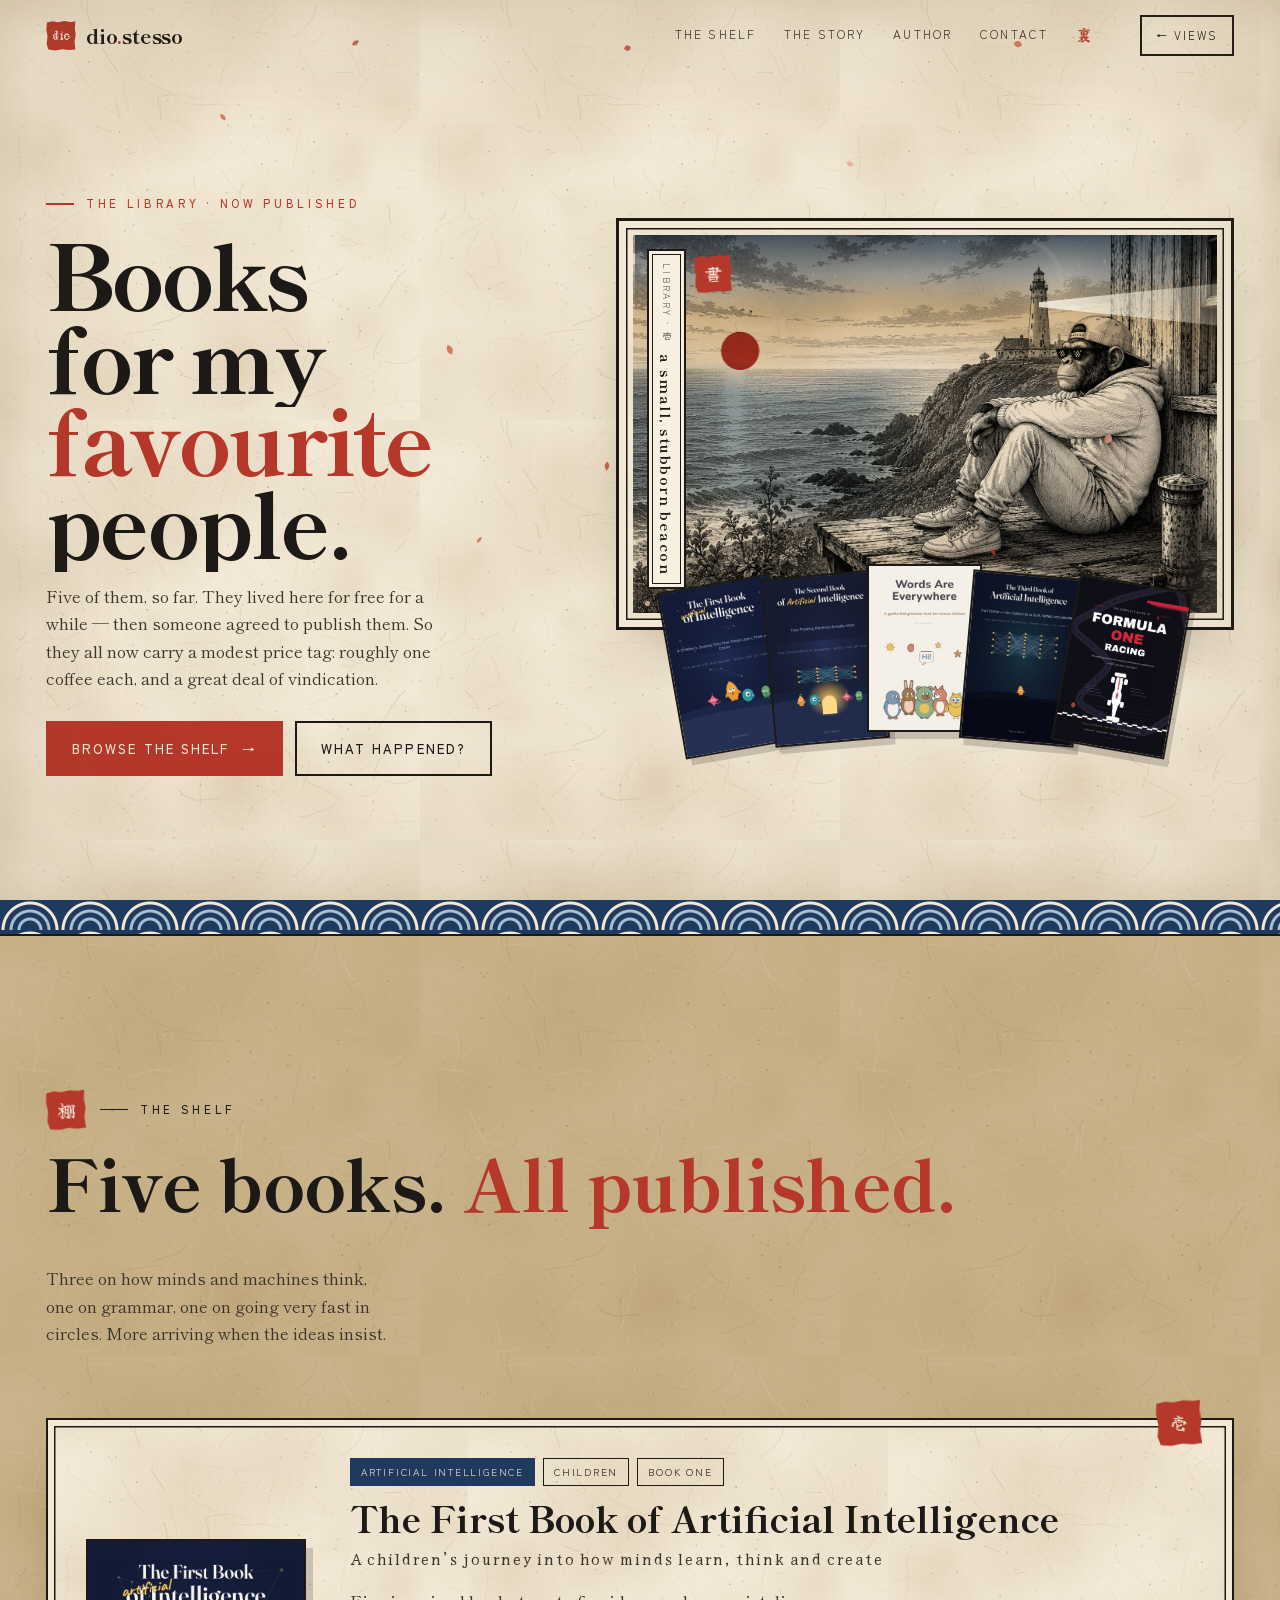
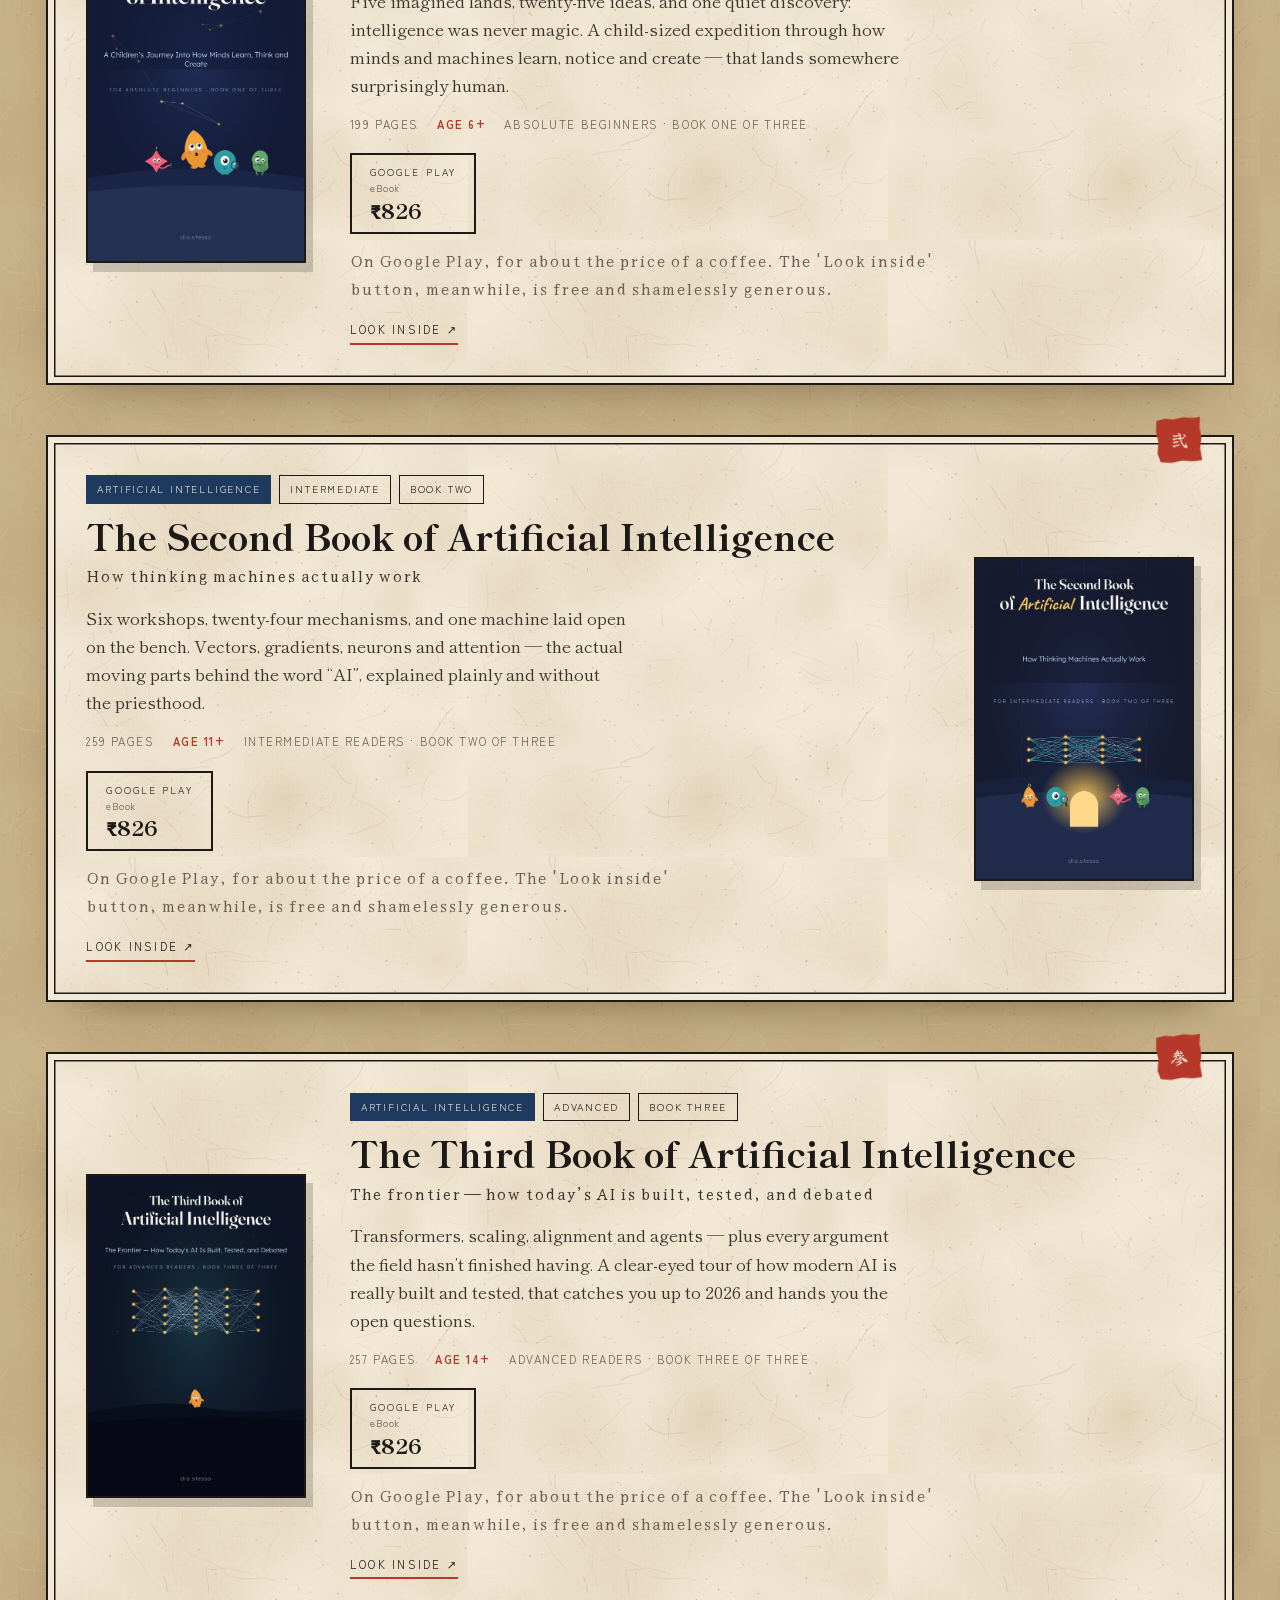
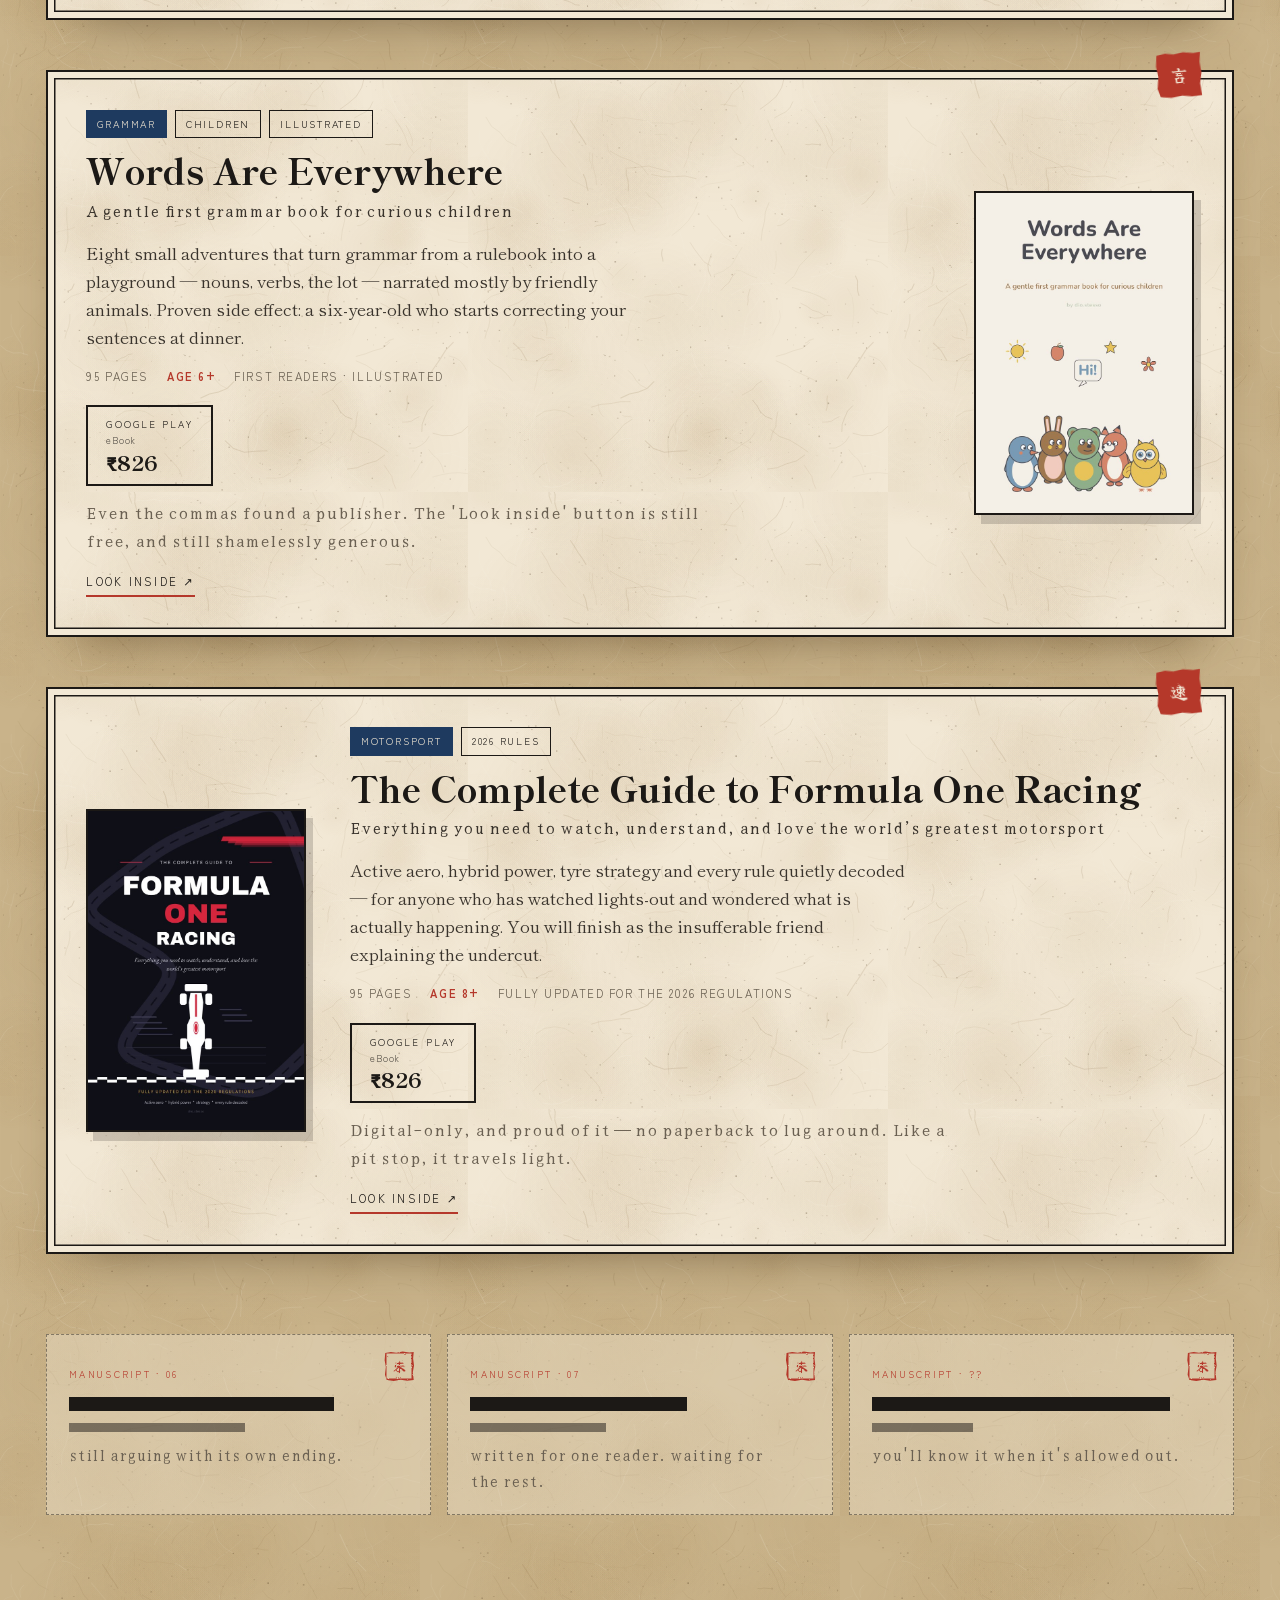
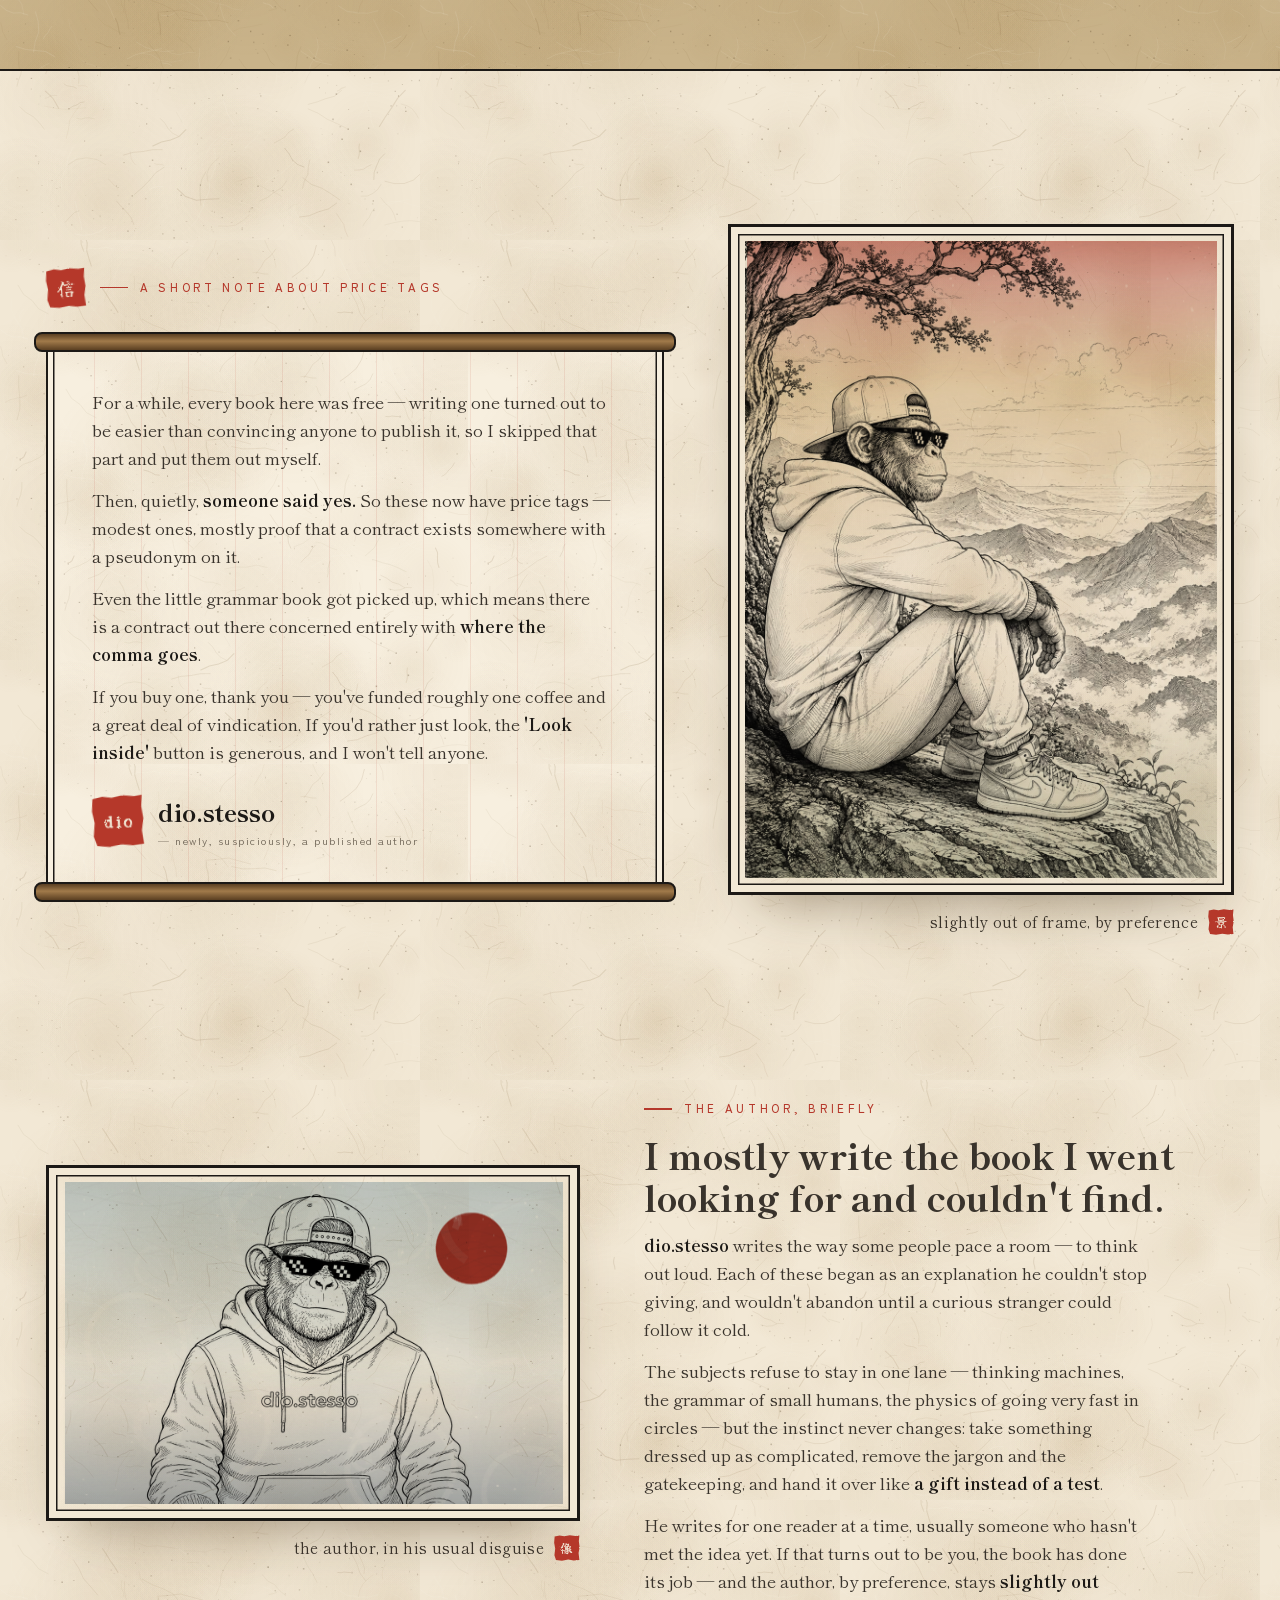
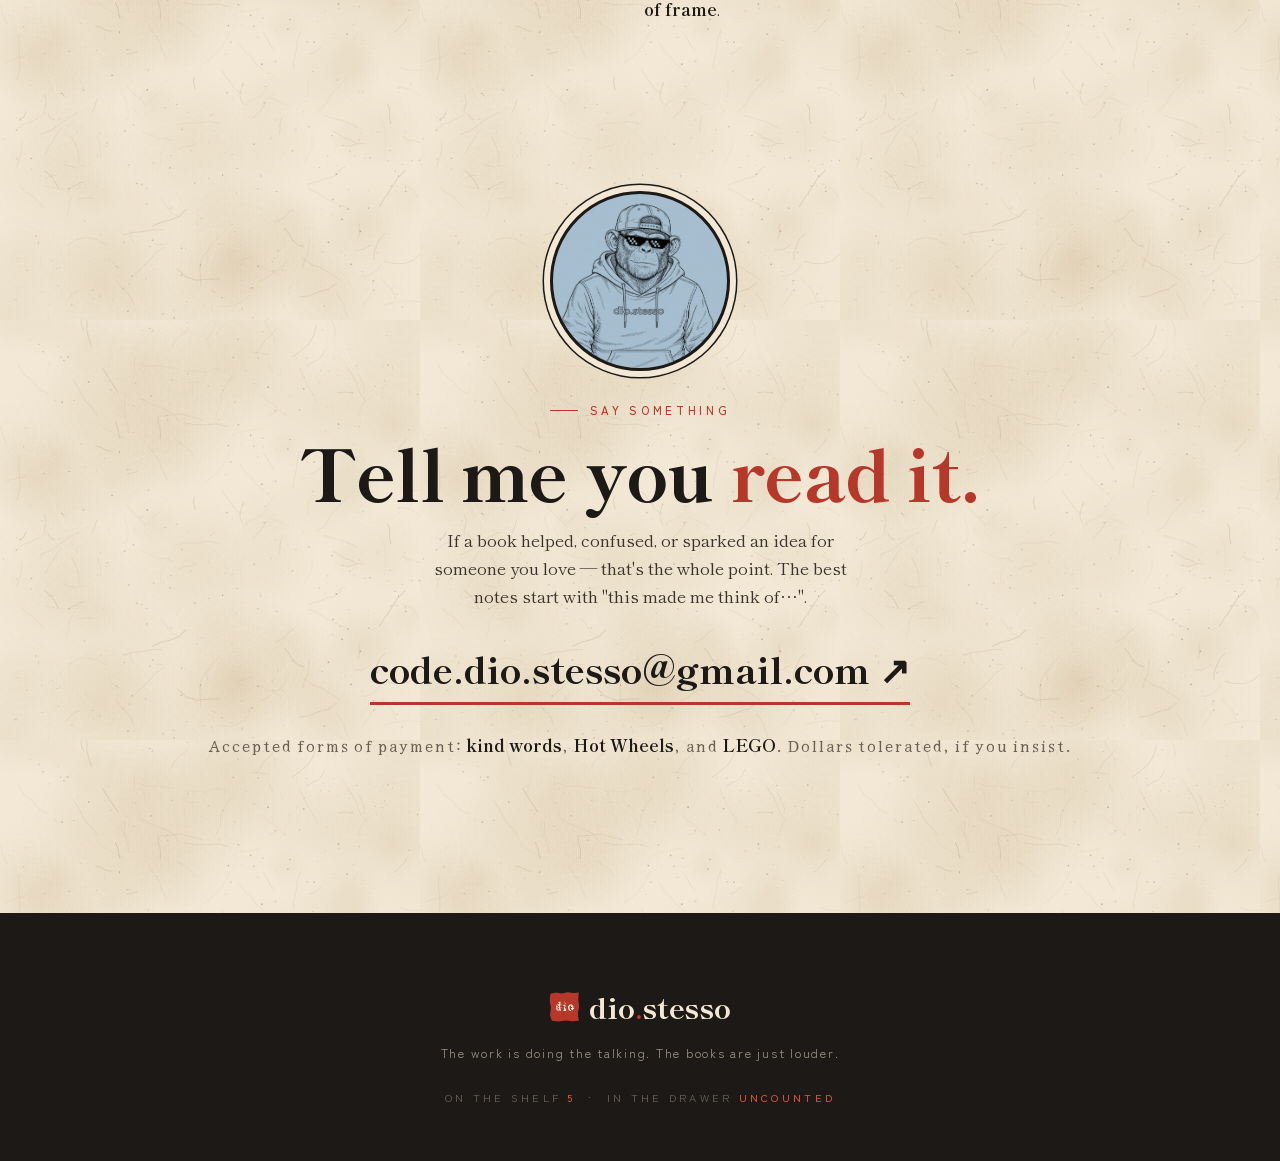
==== commit 1288f364: "Ukiyo-e redesign: things shipped, AI films, songs, the reverse side Co-Authored-By: Claude Opus 5.5 " ====
--- a/books.html
+++ b/books.html
@@ -5,408 +5,327 @@
 <meta name="viewport" content="width=device-width, initial-scale=1.0">
 <title>dio.stesso — the library</title>
 <meta name="description" content="Books by dio.stesso — on artificial intelligence, grammar, and Formula One. All five published, on Google Play.">
-<meta name="theme-color" content="#F5F1E6">
-<!-- Open Graph / social share -->
+<meta name="theme-color" content="#F2E8D5">
 <meta property="og:type" content="book">
 <meta property="og:site_name" content="dio.stesso">
 <meta property="og:title" content="dio.stesso — the library">
 <meta property="og:description" content="Five books on AI, grammar, and Formula One — all published, on Google Play.">
-<meta property="og:image" content="https://meeseeks-mr.github.io/Meeseeks-Mr/og-books.jpg?v=2">
+<meta property="og:image" content="https://meeseeks-mr.github.io/Meeseeks-Mr/og-books.jpg?v=3">
 <meta property="og:image:width" content="1200">
 <meta property="og:image:height" content="630">
-<meta property="og:image:alt" content="Books for my favourite people — five book covers fanned out on warm paper">
-<meta property="og:locale" content="en_US">
 <meta property="og:url" content="https://meeseeks-mr.github.io/Meeseeks-Mr/books.html">
 <link rel="canonical" href="https://meeseeks-mr.github.io/Meeseeks-Mr/books.html">
-<!-- Twitter card -->
 <meta name="twitter:card" content="summary_large_image">
 <meta name="twitter:site" content="@WiseBakasur">
-<meta name="twitter:creator" content="@WiseBakasur">
 <meta name="twitter:title" content="dio.stesso — the library">
 <meta name="twitter:description" content="Five books on AI, grammar, and Formula One — all published, on Google Play.">
-<meta name="twitter:image" content="https://meeseeks-mr.github.io/Meeseeks-Mr/og-books.jpg?v=2">
-<meta name="twitter:image:alt" content="Books for my favourite people — five book covers fanned out on warm paper">
+<meta name="twitter:image" content="https://meeseeks-mr.github.io/Meeseeks-Mr/og-books.jpg?v=3">
 <link rel="preconnect" href="https://fonts.googleapis.com">
 <link rel="preconnect" href="https://fonts.gstatic.com" crossorigin>
-<link href="https://fonts.googleapis.com/css2?family=Caveat:wght@400;500;600;700&family=Kalam:wght@300;400;700&family=Shantell+Sans:ital,wght@0,300;0,400;0,500;0,600;1,400&display=swap" rel="stylesheet">
+<link href="https://fonts.googleapis.com/css2?family=Shippori+Mincho:wght@400;500;700;800&family=Yuji+Syuku&family=Zen+Kaku+Gothic+New:wght@400;500;700&family=Tiro+Devanagari+Hindi&display=swap" rel="stylesheet">
+<link rel="preload" as="image" href="media/art-lighthouse.jpg">
+<link rel="stylesheet" href="assets/ukiyo.css">
 <style>
-/* =========================================================
-   dio.stesso — THE LIBRARY  ·  a handwritten letter + a ledger
-   Shares the sketchbook system with index.html; own personality.
-   ========================================================= */
-:root{
-  --paper:#F5F1E6;--paper-2:#EFE8D7;--paper-3:#E7DEC8;
-  --ink:#232019;--ink-2:#3c382f;--ink-soft:#6b6555;
-  --coral:#E98A7C;--coral-ink:#cf5f4e;--coral-wash:rgba(233,138,124,.20);
-  --line:rgba(35,32,25,.16);--line-2:rgba(35,32,25,.32);
-  --hand-d:'Caveat',cursive;--hand:'Kalam',cursive;--read:'Shantell Sans','Kalam',sans-serif;
-  --wob:255px 15px 225px 15px/15px 225px 15px 255px;
-  --wob2:15px 225px 15px 255px/225px 15px 255px 15px;
-  --maxw:1120px;
-}
-*{margin:0;padding:0;box-sizing:border-box}
-html{scroll-behavior:smooth;font-size:90%}
-body{background:var(--paper);color:var(--ink);font-family:var(--read);line-height:1.6;-webkit-font-smoothing:antialiased;overflow-x:hidden}
-::selection{background:var(--coral-wash);color:var(--ink)}
-a{color:inherit}
-img{max-width:100%;height:auto;display:block}
-.paper-grain{position:fixed;inset:0;z-index:1;pointer-events:none;opacity:.5;mix-blend-mode:multiply;background-image:url("data:image/svg+xml,%3Csvg xmlns='http://www.w3.org/2000/svg' width='180' height='180'%3E%3Cfilter id='n'%3E%3CfeTurbulence type='fractalNoise' baseFrequency='0.9' numOctaves='2' stitchTiles='stitch'/%3E%3CfeColorMatrix type='saturate' values='0'/%3E%3C/filter%3E%3Crect width='100%25' height='100%25' filter='url(%23n)' opacity='0.5'/%3E%3C/svg%3E")}
-.paper-edge{position:fixed;inset:0;z-index:1;pointer-events:none;box-shadow:inset 0 0 120px rgba(90,80,60,.18)}
-.sprite{position:absolute;width:0;height:0;overflow:hidden}
-
-/* motion */
-.rv{opacity:0;transform:translateY(22px);transition:opacity .8s ease,transform .8s cubic-bezier(.2,.75,.25,1)}
-.rv.on{opacity:1;transform:none}
-.rv.d1{transition-delay:.08s}.rv.d2{transition-delay:.16s}.rv.d3{transition-delay:.24s}.rv.d4{transition-delay:.32s}.rv.d5{transition-delay:.40s}
-.draw path,.draw line,.draw polyline{stroke-dasharray:100;stroke-dashoffset:100;transition:stroke-dashoffset 1.1s cubic-bezier(.6,0,.2,1) .15s}
-.on .draw path,.draw.on path,.on .draw polyline,.draw.on polyline{stroke-dashoffset:0}
-.doodle{stroke:var(--ink);stroke-width:2.4;fill:none;stroke-linecap:round;stroke-linejoin:round;vector-effect:non-scaling-stroke}
-.doodle.coral{stroke:var(--coral-ink)}
-.hl{background-image:linear-gradient(120deg,var(--coral-wash),var(--coral-wash));background-repeat:no-repeat;background-size:0% 42%;background-position:0 78%;transition:background-size .7s ease .3s;padding:0 .04em}
-.on .hl,.hl.on{background-size:100% 42%}
-.ul{position:relative;white-space:nowrap;color:var(--coral-ink)}
-.ul svg{position:absolute;left:-2%;bottom:-.3em;width:104%;height:.5em;overflow:visible}
-
-/* nav */
-.nav-shell{position:fixed;top:0;left:0;right:0;z-index:60;transition:background .4s,box-shadow .4s}
-.nav-shell.stuck{background:rgba(245,241,230,.86);backdrop-filter:blur(7px);box-shadow:0 1px 0 var(--line)}
-nav{max-width:var(--maxw);margin:0 auto;padding:16px 26px;display:flex;align-items:center;justify-content:space-between;gap:14px}
-.nav-logo{font-family:var(--hand-d);font-weight:700;font-size:1.45rem;color:var(--ink);text-decoration:none;line-height:1}
-.nav-logo .dot{color:var(--coral-ink)}
-.nav-links{list-style:none;display:flex;gap:4px;align-items:center;margin-left:auto}
-.nav-links a{font-family:var(--hand);font-size:1rem;color:var(--ink-2);text-decoration:none;padding:6px 12px;position:relative}
-.nav-links a::after{content:'';position:absolute;left:12px;right:12px;bottom:4px;height:2px;background:var(--coral-ink);border-radius:2px;transform:scaleX(0);transform-origin:left;transition:transform .3s}
-.nav-links a:hover::after{transform:scaleX(1)}
-.nav-back{font-family:var(--hand);font-weight:700;font-size:.95rem;text-decoration:none;color:var(--ink);border:2.2px solid var(--ink);border-radius:var(--wob);padding:7px 15px;margin-left:8px;transition:transform .2s,background .2s}
-.nav-back:hover{background:var(--coral);transform:translateY(-2px) rotate(-1deg)}
-.nav-burger{display:none;background:none;border:none;cursor:pointer;flex-direction:column;gap:5px;padding:8px;margin-left:8px}
-.nav-burger span{width:24px;height:2.4px;background:var(--ink);border-radius:2px;transition:.3s}
-.nav-burger.open span:nth-child(1){transform:translateY(7.4px) rotate(45deg)}
-.nav-burger.open span:nth-child(2){opacity:0}
-.nav-burger.open span:nth-child(3){transform:translateY(-7.4px) rotate(-45deg)}
-.drawer{position:fixed;inset:0;z-index:55;background:var(--paper);padding:96px 34px 40px;display:flex;flex-direction:column;gap:6px;transform:translateY(-100%);transition:transform .5s cubic-bezier(.7,0,.2,1);visibility:hidden}
-.drawer.open{transform:none;visibility:visible}
-.drawer a{font-family:var(--hand-d);font-size:2rem;color:var(--ink);text-decoration:none;padding:11px 4px;border-bottom:2px dotted var(--line-2)}
-.drawer a.back{color:var(--coral-ink)}
-
-/* layout */
-.page{position:relative;z-index:2}
-.band{max-width:var(--maxw);margin:0 auto;padding:clamp(84px,13vw,178px) 26px}
-.narrow{max-width:760px}
-.lbl{display:inline-flex;align-items:center;gap:9px;font-family:var(--hand);font-weight:700;font-size:.8rem;letter-spacing:.14em;text-transform:uppercase;color:var(--coral-ink);margin-bottom:20px}
-.lbl::before{content:'';width:26px;height:2px;background:var(--coral-ink);border-radius:2px}
-h2.title{font-family:var(--hand-d);font-weight:700;font-size:clamp(2rem,4.4vw,3.4rem);line-height:1;margin-bottom:22px}
-.btn{display:inline-flex;align-items:center;gap:10px;font-family:var(--hand);font-weight:700;font-size:.98rem;text-decoration:none;color:var(--ink);padding:12px 22px;border:2.4px solid var(--ink);border-radius:var(--wob);background:var(--paper);cursor:pointer;transition:transform .25s cubic-bezier(.3,1.4,.5,1),background .25s,color .25s,box-shadow .25s}
-.btn .ar{width:24px;height:15px}
-.btn:hover{transform:translateY(-3px) rotate(-.6deg);box-shadow:4px 5px 0 rgba(35,32,25,.16)}
-.btn.solid{background:var(--coral);border-color:var(--ink);color:#2a140f}
-.btn.solid:hover{background:var(--coral-ink);color:#fff}
-
-/* taped artwork (shared) */
-.art-fig{position:relative;margin:0}
-.art-fig .art{width:auto;height:auto;max-width:100%;max-height:74vh;mix-blend-mode:multiply;border-radius:6px;clip-path:inset(0 100% 0 0);transition:clip-path 1.15s cubic-bezier(.62,0,.2,1),opacity .5s;opacity:.35}
-.art-fig.on .art{clip-path:inset(0 0 0 0);opacity:1}
-.art-frame{position:relative;display:flex;justify-content:center;padding:14px;background:linear-gradient(150deg,#fbf8ef,#f0e9d8);border:1.6px solid var(--line-2);border-radius:4px;box-shadow:0 20px 40px -22px rgba(60,50,35,.5);transition:transform .5s cubic-bezier(.2,.8,.3,1)}
-.tape{position:absolute;width:92px;height:28px;background:rgba(233,138,124,.28);border:1px dashed rgba(207,95,78,.4);z-index:3}
-.tape.tl{top:-13px;left:24px;transform:rotate(-8deg)}
-.tape.tr{top:-13px;right:24px;transform:rotate(7deg)}
-.art-cap{font-family:var(--hand);font-size:.92rem;color:var(--ink-soft);text-align:center;margin-top:14px;font-style:italic}
-
-/* =========================================================
-   HERO — books fanned like a hand of cards
-   ========================================================= */
-#hero{max-width:var(--maxw);margin:0 auto;padding:clamp(120px,16vh,180px) 26px clamp(30px,6vw,70px);text-align:center}
-.hero-eye{font-family:var(--hand);font-weight:700;letter-spacing:.14em;text-transform:uppercase;font-size:.8rem;color:var(--coral-ink);display:inline-flex;align-items:center;gap:11px;margin-bottom:20px}
-.hero-eye::before,.hero-eye::after{content:'';width:22px;height:2px;background:var(--coral-ink)}
-.hero h1{font-family:var(--hand-d);font-weight:700;font-size:clamp(3rem,9vw,6.2rem);line-height:.9;margin-bottom:22px}
-.hero h1 .ac{color:var(--coral-ink)}
-.hero-sub{font-size:clamp(1rem,1.4vw,1.15rem);color:var(--ink-2);max-width:56ch;margin:0 auto 30px}
-.hero-cta{display:flex;gap:15px;flex-wrap:wrap;justify-content:center;margin-bottom:56px}
-.collage{display:flex;justify-content:center;align-items:flex-end;padding-top:12px}
-.c-book{display:block;width:clamp(90px,15vw,150px);margin-left:clamp(-30px,-2.4vw,-18px);border:2px solid var(--ink);border-radius:3px;overflow:hidden;box-shadow:4px 7px 0 rgba(35,32,25,.14);transition:transform .38s cubic-bezier(.3,1.2,.5,1);position:relative}
-.c-book:first-child{margin-left:0}
-.c-book:nth-child(1){transform:rotate(-9deg)}
-.c-book:nth-child(2){transform:rotate(-4.5deg)}
-.c-book:nth-child(3){transform:rotate(0)}
-.c-book:nth-child(4){transform:rotate(4.5deg)}
-.c-book:nth-child(5){transform:rotate(9deg)}
-.c-book:hover{transform:translateY(-16px) rotate(0);z-index:6}
-.scrolltip{margin-top:44px;display:flex;flex-direction:column;align-items:center;gap:8px;font-family:var(--hand);font-size:.82rem;letter-spacing:.16em;text-transform:uppercase;color:var(--ink-soft)}
-.scrolltip svg{width:18px;height:28px;animation:bobY 1.8s ease-in-out infinite}
-@keyframes bobY{0%,100%{transform:translateY(0)}50%{transform:translateY(6px)}}
-
-/* =========================================================
-   THE STORY — a handwritten letter on notebook paper
-   ========================================================= */
-#why{max-width:var(--maxw);margin:0 auto;padding:clamp(70px,11vw,150px) 26px;display:grid;grid-template-columns:1fr .82fr;gap:clamp(36px,5vw,76px);align-items:center}
-.letter{position:relative;border:2.4px solid var(--ink);border-radius:var(--wob);background:var(--paper);padding:38px 40px 34px 62px}
-.letter::before{content:'';position:absolute;left:42px;top:16px;bottom:16px;width:2px;background:rgba(207,95,78,.42)}
-.letter .holes{position:absolute;left:16px;top:0;bottom:0;width:14px;display:flex;flex-direction:column;justify-content:space-evenly;padding:30px 0}
-.letter .holes i{width:13px;height:13px;border-radius:50%;background:var(--paper-3);box-shadow:inset 0 1px 2px rgba(0,0,0,.25)}
-.letter p{font-size:1.02rem;color:var(--ink-2);margin-bottom:14px}
-.letter p b{color:var(--ink);font-weight:600}
-.letter .sign{margin-top:22px;font-family:var(--hand-d);font-weight:700;font-size:1.7rem;color:var(--ink);line-height:1.05}
-.letter .sign span{display:block;font-family:var(--hand);font-weight:400;font-size:.82rem;color:var(--ink-soft);letter-spacing:.02em;margin-top:2px}
-.wax{position:absolute;right:-18px;bottom:-18px;width:76px;height:76px;transform:rotate(-8deg)}
-
-/* =========================================================
-   LIBRARY — catalog cards
-   ========================================================= */
-#library{max-width:var(--maxw);margin:0 auto;padding:clamp(70px,11vw,150px) 26px}
-.books-head{display:flex;flex-wrap:wrap;align-items:flex-end;justify-content:space-between;gap:16px;margin-bottom:48px}
-.books-head .sub{font-family:var(--hand);font-size:1.05rem;color:var(--ink-soft);max-width:34ch}
-.grid{display:flex;flex-direction:column;gap:34px}
-.bcard{position:relative;display:grid;grid-template-columns:auto 1fr;gap:clamp(20px,3vw,38px);border:2.4px solid var(--ink);border-radius:var(--wob);background:var(--paper);padding:26px;align-items:start;transition:box-shadow .3s,transform .3s}
-.bcard:nth-child(even){border-radius:var(--wob2)}
-.bcard:hover{box-shadow:7px 9px 0 rgba(35,32,25,.12)}
-.bcard-no{position:absolute;top:-16px;left:26px;font-family:var(--hand-d);font-weight:700;font-size:1.6rem;color:var(--coral-ink);background:var(--paper);padding:0 10px}
-.bcover{position:relative;width:clamp(140px,17vw,180px);border:2px solid var(--ink);border-radius:3px;overflow:hidden;cursor:pointer;box-shadow:4px 6px 0 rgba(35,32,25,.14);transition:transform .35s cubic-bezier(.3,1.2,.5,1);align-self:center}
+.wrap{max-width:var(--maxw);margin:0 auto;padding:0 26px}
+section{position:relative}
+.band{padding:clamp(90px,12vw,170px) 0}
+.nav-back{margin-left:14px;font-family:var(--f-ui);font-size:.7rem;letter-spacing:.18em;text-transform:uppercase;text-decoration:none;padding:9px 14px;border:2px solid var(--sumi);transition:background .3s,color .3s}
+.nav-back:hover{background:var(--sumi);color:var(--washi)}
+
+/* ---------- HERO ---------- */
+#hero{min-height:100svh;padding:100px 0 40px;display:flex;align-items:center}
+.hero-grid{display:grid;grid-template-columns:.9fr 1.1fr;gap:clamp(30px,5vw,70px);align-items:center;width:100%}
+.hero-name{font-family:var(--f-disp);font-weight:800;font-size:clamp(3rem,7vw,6.2rem);line-height:.92;letter-spacing:-.03em;margin:18px 0 22px}
+.hero-name .ln{display:block;overflow:hidden;padding-bottom:.12em;margin-bottom:-.12em}
+.hero-name .ln>span{display:inline-block;transform:translateY(105%);animation:rise 1.1s var(--ease) forwards;animation-delay:var(--d)}
+.hero-name em{font-style:normal;color:var(--beni)}
+@keyframes rise{to{transform:none}}
+.hero-sub{color:var(--sumi-2);max-width:44ch;font-size:clamp(1rem,1.3vw,1.12rem)}
+.hero-cta{display:flex;gap:12px;flex-wrap:wrap;margin:28px 0 0}
+.print{aspect-ratio:3/2;width:100%}
+.print .key{position:absolute;inset:0;width:100%;height:100%;object-fit:cover;mix-blend-mode:multiply;z-index:5}
+.beam{position:absolute;z-index:6;left:69.5%;top:10.5%;width:46%;height:16%;transform-origin:0 50%;
+  background:linear-gradient(90deg,rgba(242,232,213,.85),rgba(242,232,213,0));clip-path:polygon(0 46%,100% 0,100% 100%,0 54%);
+  mix-blend-mode:screen;animation:beam 7s ease-in-out infinite}
+@keyframes beam{0%,100%{transform:rotate(-14deg) scaleX(.4);opacity:.0}50%{transform:rotate(8deg) scaleX(1);opacity:.85}}
+.print-cart{position:absolute;z-index:8;top:28px;left:28px;display:flex;gap:8px;align-items:flex-start}
+.print-cart .cart{padding:12px 9px;font-weight:700;font-size:.92rem;letter-spacing:.1em;line-height:1.2}
+.print-cart .cart small{font-family:var(--f-ui);font-weight:400;font-size:.6rem;letter-spacing:.24em;color:var(--sumi-soft)}
+.print-cart .seal{--s:38px;margin-top:6px}
+.fan{display:flex;justify-content:center;align-items:flex-end;margin-top:-56px;position:relative;z-index:9;perspective:1000px}
+.fb{display:block;width:clamp(70px,9vw,118px);margin-left:-16px;border:2px solid var(--sumi);box-shadow:5px 7px 0 rgba(28,25,22,.18);transform:rotate(var(--r)) translateY(var(--y,0));transition:transform .6s var(--ease)}
+.fb:first-child{margin-left:0}
+.fb:hover{transform:rotate(0) translateY(-20px) scale(1.08);z-index:3}
+.fb img{width:100%}
+
+/* ---------- LETTER (scroll) ---------- */
+.letter-grid{display:grid;grid-template-columns:1.1fr .9fr;gap:clamp(36px,5vw,80px);align-items:center}
+.letter{position:relative;background:#F7EFDF;background-image:repeating-linear-gradient(90deg,transparent 0 46px,rgba(181,56,43,.10) 46px 47px),var(--paper-tex);
+  border:2.5px solid var(--sumi);box-shadow:inset 0 0 0 5px #F7EFDF,inset 0 0 0 6.5px var(--sumi);padding:44px 44px 40px}
+.letter::before,.letter::after{content:'';position:absolute;left:-14px;right:-14px;height:16px;background:linear-gradient(180deg,#5a3f22,#a17a4a 45%,#5a3f22);border:2px solid var(--sumi);border-radius:8px}
+.letter::before{top:-12px}.letter::after{bottom:-12px}
+.letter p{color:var(--sumi-2);margin-bottom:14px}
+.letter p b{color:var(--sumi)}
+.sign{display:flex;align-items:center;gap:14px;margin-top:26px;font-family:var(--f-disp);font-weight:800;font-size:1.5rem}
+.sign small{display:block;font-family:var(--f-ui);font-weight:400;font-size:.68rem;letter-spacing:.14em;color:var(--sumi-soft)}
+.sign .seal{--s:52px;font-size:1.1rem}
+.side-print .sheet{aspect-ratio:var(--ar,3/2)}
+.side-print .key{position:absolute;inset:0;width:100%;height:100%;object-fit:cover;mix-blend-mode:multiply;z-index:5}
+.side-cap{display:flex;gap:10px;align-items:center;justify-content:flex-end;margin-top:14px;font-family:var(--f-disp);font-size:.95rem;letter-spacing:.02em;color:var(--sumi-2);text-align:right}
+.side-cap .seal{--s:26px;font-size:.8rem}
+
+/* ---------- LIBRARY ---------- */
+#library{background:var(--mount);background-image:var(--paper-tex);border-block:2px solid var(--sumi)}
+.sec-head{display:flex;justify-content:space-between;align-items:flex-end;gap:30px;flex-wrap:wrap;margin-bottom:clamp(40px,6vw,70px)}
+.sec-no{display:flex;align-items:center;gap:14px}
+.sec-no .seal{--s:40px}
+.grid{display:flex;flex-direction:column;gap:clamp(30px,4vw,50px)}
+.bcard{position:relative;display:grid;grid-template-columns:auto 1fr;gap:clamp(22px,3.4vw,50px);align-items:center;
+  background:var(--washi);background-image:var(--paper-tex);border:2.5px solid var(--sumi);box-shadow:inset 0 0 0 6px var(--washi),inset 0 0 0 7.5px var(--sumi),0 26px 50px -30px rgba(60,40,15,.55);
+  padding:clamp(22px,3vw,40px)}
+.bcard:nth-child(even){grid-template-columns:1fr auto}
+.bcard:nth-child(even) .bcover{order:2}
+.bno{position:absolute;top:-20px;right:30px}
+.bno .seal{--s:46px;font-size:1.1rem}
+.bcover{position:relative;width:clamp(150px,19vw,220px);cursor:pointer;border:2px solid var(--sumi);box-shadow:7px 9px 0 rgba(28,25,22,.18);transition:transform .6s var(--ease)}
 .bcover img{width:100%}
-.bcover::after{content:'Look inside ↗';position:absolute;inset:0;display:flex;align-items:flex-end;justify-content:center;padding-bottom:14px;font-family:var(--hand);font-weight:700;font-size:.82rem;color:#fff;background:linear-gradient(to top,rgba(30,16,8,.72),transparent 46%);opacity:0;transition:opacity .35s}
-.bcover:hover{transform:translateY(-6px) rotate(-1.5deg)}
+.bcover::after{content:'Look inside ↗';position:absolute;inset:auto 0 0 0;padding:30px 0 14px;text-align:center;font-family:var(--f-ui);font-size:.66rem;letter-spacing:.22em;text-transform:uppercase;color:var(--washi);background:linear-gradient(transparent,rgba(17,22,31,.85));opacity:0;transition:opacity .4s}
 .bcover:hover::after{opacity:1}
-.btag-row{display:flex;flex-wrap:wrap;gap:8px;margin-bottom:12px}
-.btag{font-family:var(--hand);font-weight:700;font-size:.72rem;letter-spacing:.06em;text-transform:uppercase;color:var(--coral-ink);border:2px solid var(--coral-ink);border-radius:var(--wob);padding:3px 11px}
-.btitle{font-family:var(--hand-d);font-weight:700;font-size:clamp(1.7rem,2.6vw,2.2rem);line-height:1;margin-bottom:6px}
-.bsub{font-family:var(--hand);font-size:1rem;color:var(--ink-soft);margin-bottom:12px}
-.bsummary{font-size:.98rem;color:var(--ink-2);margin-bottom:16px;max-width:60ch}
-.bmeta{display:flex;flex-wrap:wrap;align-items:center;gap:10px;font-family:var(--hand);font-size:.82rem;color:var(--ink-soft);margin-bottom:18px}
-.dotsep{width:5px;height:5px;border-radius:50%;background:var(--coral);transform:rotate(45deg)}
-.bage{color:var(--coral-ink);font-weight:700}
-.buyrow{display:flex;flex-wrap:wrap;gap:12px;margin-bottom:12px}
-.buy{display:inline-flex;flex-direction:column;text-decoration:none;border:2.4px solid var(--ink);border-radius:var(--wob);padding:8px 18px;background:var(--paper);transition:transform .22s cubic-bezier(.3,1.4,.5,1),background .22s,color .22s}
-.buy:nth-child(even){border-radius:var(--wob2)}
-.buy:hover{transform:translateY(-3px) rotate(-1deg)}
-.buy-store{font-family:var(--hand);font-weight:700;font-size:.72rem;letter-spacing:.06em;text-transform:uppercase;color:var(--coral-ink)}
-.buy-fmt{font-family:var(--hand);font-size:.72rem;color:var(--ink-soft)}
-.buy-price{font-family:var(--hand-d);font-weight:700;font-size:1.35rem;color:var(--ink);line-height:1;margin-top:1px}
-.buy-price s{color:var(--ink-soft);font-size:.9rem;margin-right:5px}
-.buy-play{background:var(--paper-2)}
-.buy-play:hover{background:var(--coral);color:#2a140f}
-.buy-free{background:var(--coral)}
-.buy-free .buy-store,.buy-free .buy-price{color:#2a140f}
-.buy-free:hover{background:var(--coral-ink)}
-.buy-free:hover .buy-store,.buy-free:hover .buy-price,.buy-free:hover .buy-fmt{color:#fff}
-.buy-note{font-family:var(--hand);font-size:.9rem;color:var(--ink-soft);font-style:italic;max-width:52ch;margin-bottom:12px}
-.b-look{font-family:var(--hand);font-weight:700;font-size:.95rem;background:none;border:none;border-bottom:2px solid var(--coral-ink);color:var(--ink);cursor:pointer;padding:2px 0}
-.b-look:hover{color:var(--coral-ink)}
-
-/* =========================================================
-   AUTHOR
-   ========================================================= */
-#author{max-width:var(--maxw);margin:0 auto;padding:clamp(70px,11vw,150px) 26px;display:grid;grid-template-columns:.82fr 1fr;gap:clamp(36px,5vw,80px);align-items:center}
-.author-pull{font-family:var(--hand-d);font-size:clamp(1.5rem,2.6vw,2.1rem);line-height:1.15;color:var(--ink);margin-bottom:20px}
-.author-body p{font-size:1rem;color:var(--ink-2);margin-bottom:14px;max-width:56ch}
-.author-body p b{color:var(--ink);font-weight:600}
-
-/* =========================================================
-   CONTACT — the host signs off (main character)
-   ========================================================= */
-#contact{max-width:820px;margin:0 auto;padding:clamp(74px,11vw,150px) 26px;text-align:center}
-.contact-avatar{width:clamp(120px,20vw,168px);margin:0 auto 26px;position:relative;cursor:pointer}
-.contact-avatar .ring{position:absolute;inset:-10px;color:var(--coral-ink)}
-.contact-avatar img{border-radius:50%;border:2.6px solid var(--ink);background:var(--paper);mix-blend-mode:multiply;aspect-ratio:1;object-fit:cover;object-position:50% 22%}
-.contact-avatar:hover{animation:nod .5s ease}
+.btags{display:flex;flex-wrap:wrap;gap:8px;margin-bottom:12px}
+.btag{font-family:var(--f-ui);font-size:.62rem;letter-spacing:.18em;text-transform:uppercase;padding:5px 10px;border:1.5px solid var(--sumi)}
+.btag:first-child{background:var(--ai);border-color:var(--ai);color:var(--washi)}
+.btitle{font-family:var(--f-disp);font-weight:800;font-size:clamp(1.6rem,2.8vw,2.4rem);line-height:1.08}
+.bsub{font-family:var(--f-brush);color:var(--sumi-2);margin:8px 0 14px;font-size:1.05rem}
+.bsummary{color:var(--sumi-2);max-width:62ch;margin-bottom:16px}
+.bmeta{display:flex;flex-wrap:wrap;gap:6px 18px;font-family:var(--f-ui);font-size:.7rem;letter-spacing:.14em;text-transform:uppercase;color:var(--sumi-soft);margin-bottom:20px}
+.bmeta .bage{color:var(--beni);font-weight:700}
+.buyrow{display:flex;flex-wrap:wrap;gap:10px;align-items:stretch}
+.buy{display:inline-flex;flex-direction:column;text-decoration:none;padding:10px 18px;border:2px solid var(--sumi);position:relative;overflow:hidden;isolation:isolate;transition:color .35s}
+.buy::before{content:'';position:absolute;inset:0;z-index:-1;background:var(--beni);transform:translateX(-101%);transition:transform .45s var(--ease-print)}
+.buy:hover{color:var(--washi)}
+.buy:hover::before{transform:none}
+.buy-store{font-family:var(--f-ui);font-size:.6rem;letter-spacing:.22em;text-transform:uppercase}
+.buy-fmt{font-family:var(--f-ui);font-size:.6rem;letter-spacing:.1em;opacity:.7}
+.buy-price{font-family:var(--f-disp);font-weight:800;font-size:1.3rem;line-height:1.1;margin-top:2px}
+.buy-price s{opacity:.55;font-size:.75em;margin-right:4px}
+.buy-note{font-family:var(--f-brush);color:var(--sumi-soft);margin-top:12px;max-width:56ch}
+.b-look{margin-top:14px;background:none;border:0;border-bottom:2px solid var(--beni);font-family:var(--f-ui);font-size:.7rem;letter-spacing:.2em;text-transform:uppercase;cursor:pointer;padding:4px 0}
+.b-look:hover{color:var(--beni)}
+
+/* ---------- drawer of unprinted manuscripts ---------- */
+.drawer-row{display:grid;grid-template-columns:repeat(3,1fr);gap:16px;margin-top:clamp(50px,7vw,80px)}
+.ms{position:relative;padding:22px 22px 20px;border:1.5px dashed rgba(28,25,22,.45);background:rgba(242,232,213,.4);cursor:default;transition:background .4s,transform .5s var(--ease)}
+.ms:hover{background:var(--night);color:var(--washi);transform:translateY(-4px)}
+.ms small{font-family:var(--f-ui);font-size:.6rem;letter-spacing:.24em;text-transform:uppercase;color:var(--beni)}
+.ms .bar{display:block;height:14px;background:var(--sumi);margin:12px 0 8px;width:var(--w,80%);transition:background .4s}
+.ms .bar.b2{height:9px;width:var(--w2,55%);opacity:.5}
+.ms:hover .bar{background:var(--washi)}
+.ms p{font-family:var(--f-brush);font-size:.98rem;color:var(--sumi-soft);margin-top:10px;transition:color .4s}
+.ms:hover p{color:var(--beni-2)}
+.ms .seal{position:absolute;top:16px;right:16px;--s:30px;font-size:.9rem}
+
+/* ---------- AUTHOR ---------- */
+.author-grid{display:grid;grid-template-columns:.95fr 1.05fr;gap:clamp(36px,5vw,80px);align-items:center}
+.author-pull{font-family:var(--f-disp);font-weight:800;font-size:clamp(1.6rem,2.8vw,2.4rem);line-height:1.15;margin:16px 0 22px}
+.author-body p{color:var(--sumi-2);margin-bottom:14px;max-width:56ch}
+.author-body p b{color:var(--sumi)}
+
+/* ---------- CONTACT ---------- */
+#contact{text-align:center}
+.avatar{width:clamp(130px,18vw,180px);aspect-ratio:1;margin:0 auto 30px;border-radius:50%;border:3px solid var(--sumi);box-shadow:0 0 0 6px var(--washi),0 0 0 7.5px var(--sumi);background:var(--ai-pale);position:relative;cursor:pointer}
+.avatar img{border-radius:50%;width:100%;height:100%;object-fit:cover;object-position:50% 22%;mix-blend-mode:multiply}
+.avatar:hover{animation:nod .5s ease}
 @keyframes nod{25%{transform:rotate(-4deg)}75%{transform:rotate(4deg)}}
-.contact-line{font-size:clamp(1rem,1.4vw,1.1rem);color:var(--ink-2);max-width:48ch;margin:0 auto 26px}
-.contact-mail{display:inline-block;font-family:var(--hand-d);font-weight:700;font-size:clamp(1.6rem,3.2vw,2.4rem);color:var(--ink);text-decoration:none;border-bottom:3px solid var(--coral-ink);padding-bottom:2px;transition:color .25s}
-.contact-mail:hover{color:var(--coral-ink)}
-.currency{font-family:var(--hand);font-size:.98rem;color:var(--ink-soft);margin-top:26px}
-.currency b{color:var(--ink)}
-footer{text-align:center;padding:52px 26px 70px;border-top:2.4px solid var(--ink);margin-top:56px}
-.ft-logo{font-family:var(--hand-d);font-weight:700;font-size:1.9rem;color:var(--ink);text-decoration:none}
-.ft-logo .dot{color:var(--coral-ink)}
-.ft-note{font-family:var(--hand);color:var(--ink-soft);margin-top:8px}
-.divider{max-width:320px;margin:0 auto;height:22px;color:var(--ink)}
-.divider svg{width:100%;height:100%}
-
-/* =========================================================
-   PREVIEW LIGHTBOX — flip-through
-   ========================================================= */
-.lb{position:fixed;inset:0;z-index:100;display:none;align-items:center;justify-content:center;padding:18px}
-.lb.open{display:flex}
-.lb-bd{position:absolute;inset:0;background:rgba(35,30,22,.55);backdrop-filter:blur(4px)}
-.lb-panel{position:relative;background:var(--paper);border:2.6px solid var(--ink);border-radius:16px;max-width:640px;width:100%;max-height:94vh;overflow:hidden;display:flex;flex-direction:column;box-shadow:12px 14px 0 rgba(35,32,25,.16)}
-.lb-close{position:absolute;top:10px;right:10px;z-index:5;width:42px;height:42px;border-radius:50%;background:var(--paper);border:2.4px solid var(--ink);font-size:1.4rem;cursor:pointer;line-height:1}
-.lb-close:hover{background:var(--coral)}
-.lb-head{padding:20px 24px 10px;flex:0 0 auto}
-.lb-title{font-family:var(--hand-d);font-weight:700;font-size:1.7rem;line-height:1;padding-right:44px}
-.lb-meta{font-family:var(--hand);font-size:.86rem;color:var(--ink-soft);margin-top:4px}
-.lb-stage{flex:1 1 auto;min-height:0;display:flex;align-items:center;justify-content:center;gap:10px;padding:6px 16px;background:var(--paper-3)}
-.lb-stage img{max-width:100%;max-height:52vh;width:auto;height:auto;border:2px solid var(--ink);border-radius:3px;background:#fff}
-.lb-arrow{flex:0 0 auto;width:44px;height:44px;border-radius:50%;border:2.4px solid var(--ink);background:var(--paper);font-size:1.3rem;cursor:pointer}
-.lb-arrow:hover{background:var(--coral)}
-.lb-count{text-align:center;font-family:var(--hand);font-size:.82rem;color:var(--ink-soft);padding:8px}
-.lb-foot{flex:0 0 auto;padding:4px 24px 20px}
-.lb-foot .buyrow{margin-bottom:8px}
-.lb-foot .buy-note{margin-bottom:0}
-
-/* =========================================================
-   RESPONSIVE
-   ========================================================= */
+.contact-line{color:var(--sumi-2);max-width:48ch;margin:0 auto 28px}
+.mail{display:inline-block;white-space:nowrap;max-width:100%;font-family:var(--f-disp);font-weight:800;font-size:clamp(1.05rem,5.2vw,2.3rem);text-decoration:none;border-bottom:3px solid var(--beni);padding-bottom:4px;transition:color .3s}
+.mail:hover{color:var(--beni)}
+.currency{margin-top:26px;font-family:var(--f-brush);color:var(--sumi-soft)}
+.currency b{color:var(--sumi);font-family:var(--f-disp)}
+
+/* ---------- LIGHTBOX ---------- */
+.lb-head{padding:26px 70px 6px 28px}
+.lb-title{font-family:var(--f-disp);font-weight:800;font-size:1.6rem;line-height:1.1}
+.lb-meta{font-family:var(--f-ui);font-size:.72rem;letter-spacing:.1em;color:var(--sumi-soft);margin-top:6px}
+.lb-stage{display:flex;align-items:center;justify-content:center;gap:12px;padding:14px;background:var(--washi-3);margin:10px}
+.lb-stage img{max-height:54vh;width:auto;border:2px solid var(--sumi);background:#fff}
+.lb-arrow{flex:0 0 46px;height:46px;border:2px solid var(--sumi);background:var(--washi);font-size:1.3rem;cursor:pointer;transition:.25s}
+.lb-arrow:hover{background:var(--beni);color:var(--washi);border-color:var(--beni)}
+.lb-count{text-align:center;font-family:var(--f-ui);font-size:.66rem;letter-spacing:.22em;text-transform:uppercase;color:var(--sumi-soft)}
+.lb-foot{padding:16px 28px 28px}
+#lb .modal-panel{max-width:700px}
+
 @media(max-width:900px){
-  .nav-links{display:none}
-  .nav-burger{display:flex}
-  #why,#author{grid-template-columns:1fr}
-  #author .art-fig{order:-1;max-width:460px;margin:0 auto}
-}
-@media(max-width:640px){
-  .bcard{grid-template-columns:1fr;justify-items:center;text-align:center}
-  .bcard .binfo{text-align:left}
-  .btag-row,.buyrow,.bmeta{justify-content:flex-start}
-  .collage{flex-wrap:wrap;gap:8px}
-  .c-book{margin-left:0}
-}
-@media(prefers-reduced-motion:reduce){
-  *{animation:none!important;scroll-behavior:auto!important}
-  .rv{opacity:1;transform:none;transition:none}
-  .draw path,.draw polyline{stroke-dashoffset:0}
-  .art-fig .art{clip-path:none;opacity:1;transition:none}
-  .hl{background-size:100% 42%}
+  .hero-grid,.letter-grid,.author-grid{grid-template-columns:1fr}
+  .bcard,.bcard:nth-child(even){grid-template-columns:1fr;justify-items:center}
+  .bcard:nth-child(even) .bcover{order:0}
+  .binfo{width:100%}
+  .drawer-row{grid-template-columns:1fr}
+  .nav-back{display:none}
+  .bmeta{letter-spacing:.08em;font-size:.6rem}
+  .bmeta span{white-space:nowrap}
+  .side-cap{font-size:.85rem}
+  .print-cart .cart{display:none}
+  .fan{margin-top:-30px}
+  .fb{width:19vw;margin-left:-3vw}
+  .letter{padding:36px 26px 30px}
 }
 </style>
 </head>
 <body>
-
-<div class="paper-grain"></div>
-<div class="paper-edge"></div>
-
-<svg class="sprite" xmlns="http://www.w3.org/2000/svg" aria-hidden="true">
-  <symbol id="d-under" viewBox="0 0 300 16" preserveAspectRatio="none"><path d="M3 9 C60 3,110 13,160 7 S250 4,297 10" pathLength="100"/></symbol>
-  <symbol id="d-arrow" viewBox="0 0 40 20"><path d="M2 10 H33" pathLength="100"/><path d="M24 3 L36 10 L24 17" pathLength="100"/></symbol>
-  <symbol id="d-down" viewBox="0 0 20 30"><path d="M10 2 V26" pathLength="100"/><path d="M3 19 L10 27 L17 19" pathLength="100"/></symbol>
-  <symbol id="d-wave" viewBox="0 0 300 24" preserveAspectRatio="none"><path d="M4 12 C40 2,70 22,105 12 S170 2,205 12 250 22,296 12" pathLength="100"/></symbol>
-  <symbol id="d-seal" viewBox="0 0 76 76"><path class="doodle coral" d="M38 5 46 14 58 12 60 24 71 30 65 41 68 53 56 56 51 67 40 62 29 68 24 56 12 53 15 41 9 30 20 24 22 12 34 14 Z" stroke-width="2"/><text x="38" y="35" text-anchor="middle" font-family="Kalam" font-weight="700" font-size="9" fill="#cf5f4e">READ</text><text x="38" y="47" text-anchor="middle" font-family="Kalam" font-weight="700" font-size="9" fill="#cf5f4e">ME</text></symbol>
-</svg>
-
-<!-- NAV -->
-<div class="nav-shell" id="nav">
-  <nav>
-    <a href="index.html" class="nav-logo">dio<span class="dot">.</span>stesso</a>
+<div class="age" aria-hidden="true"></div>
+<div class="rod" aria-hidden="true"></div>
+<canvas id="petals" aria-hidden="true"></canvas>
+
+<header class="nav">
+  <div class="nav-in">
+    <a href="index.html" class="logo"><span class="seal">dio</span><span>dio<span class="dot">.</span>stesso</span></a>
     <ul class="nav-links">
-      <li><a href="#library">Library</a></li>
+      <li><a href="#library">The shelf</a></li>
       <li><a href="#why">The story</a></li>
       <li><a href="#author">Author</a></li>
       <li><a href="#contact">Contact</a></li>
+      <li><a href="index.html#ura" class="ura" title="the reverse side">裏</a></li>
     </ul>
-    <a href="index.html" class="nav-back">← Profile</a>
-    <button class="nav-burger" id="burger" aria-label="Menu"><span></span><span></span><span></span></button>
-  </nav>
-</div>
-<div class="drawer" id="drawer">
-  <a href="#library" data-nav>The Library</a>
-  <a href="#why" data-nav>The Story</a>
-  <a href="#author" data-nav>The Author</a>
-  <a href="#contact" data-nav>Contact</a>
-  <a href="index.html" class="back">← Back to profile</a>
-</div>
-
-<main class="page" id="top">
+    <a href="index.html" class="nav-back">← Views</a>
+    <button class="burger" aria-label="Menu" aria-expanded="false"><span></span><span></span></button>
+  </div>
+</header>
+<nav class="drawer" aria-label="Menu">
+  <a href="#library">The shelf <small>壱</small></a>
+  <a href="#why">The story <small>弐</small></a>
+  <a href="#author">The author <small>参</small></a>
+  <a href="#contact">Contact</a>
+  <a href="index.html" style="color:var(--beni)">← Back to the views</a>
+</nav>
+
+<main id="top">
 
 <!-- HERO -->
 <section id="hero">
-  <div class="hero-eye rv">the library · now published</div>
-  <h1 class="rv d1">Books for my<br><span class="ac">favourite</span> people.</h1>
-  <p class="hero-sub rv d2">Five of them, so far. They lived here for free for a while — then someone agreed to publish them. So they all now carry a modest price tag: roughly one coffee each, and a great deal of vindication.</p>
-  <div class="hero-cta rv d3">
-    <a href="#library" class="btn solid">Browse the shelf <svg class="ar" viewBox="0 0 40 20"><use href="#d-arrow" stroke="#2a140f" stroke-width="2.4" fill="none" stroke-linecap="round"/></svg></a>
-    <a href="#why" class="btn">What happened?</a>
-  </div>
-  <div class="collage rv d2">
-    <a class="c-book" href="#ai1"><img src="media/book-ai1.jpg" alt="The First Book of Artificial Intelligence" width="560" height="829" loading="lazy"></a>
-    <a class="c-book" href="#ai2"><img src="media/book-ai2.jpg" alt="The Second Book of Artificial Intelligence" width="560" height="829" loading="lazy"></a>
-    <a class="c-book" href="#grammar"><img src="media/book-grammar.jpg" alt="Words Are Everywhere" width="640" height="947" loading="lazy"></a>
-    <a class="c-book" href="#ai3"><img src="media/book-ai3.jpg" alt="The Third Book of Artificial Intelligence" width="560" height="829" loading="lazy"></a>
-    <a class="c-book" href="#f1"><img src="media/book-f1.jpg" alt="The Complete Guide to Formula One Racing" width="640" height="947" loading="lazy"></a>
-  </div>
-  <div class="scrolltip rv d3"><svg viewBox="0 0 20 30"><use href="#d-down" class="doodle"/></svg><span>scroll</span></div>
+  <div class="wrap hero-grid">
+    <div>
+      <div class="eyebrow rv" style="--d:.1s">the library · now published</div>
+      <h1 class="hero-name" aria-label="Books for my favourite people.">
+        <span class="ln"><span style="--d:.25s">Books for my</span></span>
+        <span class="ln"><span style="--d:.4s"><em>favourite</em> people.</span></span>
+      </h1>
+      <p class="hero-sub rv" style="--d:.7s">Five of them, so far. They lived here for free for a while — then someone agreed to publish them. So they all now carry a modest price tag: roughly one coffee each, and a great deal of vindication.</p>
+      <div class="hero-cta rv" style="--d:.85s">
+        <a href="#library" class="btn red">Browse the shelf <span class="ar">→</span></a>
+        <a href="#why" class="btn">What happened?</a>
+      </div>
+    </div>
+    <div class="rv" style="--d:.15s">
+      <div class="sheet print" data-drift="-6">
+        <div class="sheet-in" id="heroPrint">
+          <img class="key pr" style="--pd:.2s" src="media/art-lighthouse.jpg" alt="The ape sitting on a deck by the sea at dusk, a lighthouse in the distance — printed as a woodblock" width="1500" height="1000">
+          <div class="beam" aria-hidden="true"></div>
+        </div>
+        <div class="print-cart">
+          <div class="cart cart-v"><small>LIBRARY · 壱</small>a small, stubborn beacon</div>
+          <span class="seal stamp" style="--sd:2.3s">書</span>
+        </div>
+      </div>
+      <div class="fan rv" style="--d:1.2s">
+        <a class="fb" style="--r:-10deg;--y:8px" href="#ai1"><img src="media/book-ai1.jpg" alt="The First Book of Artificial Intelligence" width="560" height="829"></a>
+        <a class="fb" style="--r:-5deg" href="#ai2"><img src="media/book-ai2.jpg" alt="The Second Book of Artificial Intelligence" width="560" height="829"></a>
+        <a class="fb" style="--r:0deg;--y:-10px" href="#grammar"><img src="media/book-grammar.jpg" alt="Words Are Everywhere" width="640" height="947"></a>
+        <a class="fb" style="--r:5deg" href="#ai3"><img src="media/book-ai3.jpg" alt="The Third Book of Artificial Intelligence" width="560" height="829"></a>
+        <a class="fb" style="--r:10deg;--y:8px" href="#f1"><img src="media/book-f1.jpg" alt="The Complete Guide to Formula One Racing" width="640" height="947"></a>
+      </div>
+    </div>
+  </div>
 </section>
 
-<!-- THE STORY — handwritten letter -->
-<section id="why">
-  <div class="rv">
-    <div class="lbl">A short note about price tags</div>
-    <div class="letter">
-      <div class="holes"><i></i><i></i><i></i><i></i></div>
-      <p>For a while, every book here was free — writing one turned out to be easier than convincing anyone to publish it, so I skipped that part and put them out myself.</p>
-      <p>Then, quietly, <b>someone said yes.</b> So these now have price tags — modest ones, mostly proof that a contract exists somewhere with a pseudonym on it.</p>
-      <p>Even the little grammar book got picked up, which means there is a contract out there concerned entirely with <b>where the comma goes</b>.</p>
-      <p>If you buy one, thank you — you've funded roughly one coffee and a great deal of vindication. If you'd rather just look, the <b>'Look inside'</b> button is generous, and I won't tell anyone.</p>
-      <div class="sign">dio.stesso<span>— newly, suspiciously, a published author</span></div>
-      <svg class="wax"><use href="#d-seal"/></svg>
-    </div>
-  </div>
-  <figure class="art-fig rv d2" data-par>
-    <div class="art-frame">
-      <span class="tape tr"></span>
-      <img class="art" src="media/art-lighthouse.jpg" alt="The ape sitting on a deck by the sea at dusk, a lighthouse in the distance" width="1500" height="1000">
-    </div>
-    <figcaption class="art-cap">a small, stubborn beacon</figcaption>
-  </figure>
+<div class="seigaiha thin" aria-hidden="true"></div>
+
+<!-- LIBRARY -->
+<section id="library" class="band">
+  <div class="wrap">
+    <div class="sec-head">
+      <div>
+        <div class="sec-no rv"><span class="seal stamp">棚</span><span class="eyebrow" style="color:var(--sumi)">The shelf</span></div>
+        <h2 class="h-sec rv" style="--d:.1s">Five books. <em>All published.</em></h2>
+      </div>
+      <p class="lede rv" style="--d:.2s;max-width:38ch">Three on how minds and machines think, one on grammar, one on going very fast in circles. More arriving when the ideas insist.</p>
+    </div>
+    <div class="grid" id="grid"></div>
+
+    <div class="drawer-row">
+      <div class="ms rv"><span class="seal ghost">未</span><small>Manuscript · 06</small><span class="bar" style="--w:78%"></span><span class="bar b2" style="--w2:52%"></span><p>still arguing with its own ending.</p></div>
+      <div class="ms rv" style="--d:.1s"><span class="seal ghost">未</span><small>Manuscript · 07</small><span class="bar" style="--w:64%"></span><span class="bar b2" style="--w2:40%"></span><p>written for one reader. waiting for the rest.</p></div>
+      <div class="ms rv" style="--d:.2s"><span class="seal ghost">未</span><small>Manuscript · ??</small><span class="bar" style="--w:88%"></span><span class="bar b2" style="--w2:30%"></span><p>you'll know it when it's allowed out.</p></div>
+    </div>
+  </div>
 </section>
 
-<div class="divider rv"><svg viewBox="0 0 300 24" preserveAspectRatio="none"><use href="#d-wave" class="doodle"/></svg></div>
-
-<!-- LIBRARY -->
-<section id="library">
-  <div class="books-head">
-    <div>
-      <div class="lbl rv">The shelf</div>
-      <h2 class="title rv d1">Five books. <span class="hl">All published.</span></h2>
-    </div>
-    <p class="sub rv d2">Three on how minds and machines think, one on grammar, one on going very fast in circles. More arriving when the ideas insist.</p>
-  </div>
-  <div class="grid" id="grid"></div>
+<!-- THE STORY -->
+<section id="why" class="band">
+  <div class="wrap letter-grid">
+    <div class="rv">
+      <div class="sec-no" style="margin-bottom:34px"><span class="seal stamp">信</span><span class="eyebrow">A short note about price tags</span></div>
+      <div class="letter">
+        <p>For a while, every book here was free — writing one turned out to be easier than convincing anyone to publish it, so I skipped that part and put them out myself.</p>
+        <p>Then, quietly, <b>someone said yes.</b> So these now have price tags — modest ones, mostly proof that a contract exists somewhere with a pseudonym on it.</p>
+        <p>Even the little grammar book got picked up, which means there is a contract out there concerned entirely with <b>where the comma goes</b>.</p>
+        <p>If you buy one, thank you — you've funded roughly one coffee and a great deal of vindication. If you'd rather just look, the <b>'Look inside'</b> button is generous, and I won't tell anyone.</p>
+        <div class="sign"><span class="seal stamp" style="--sd:.9s">dio</span><div>dio.stesso<small>— newly, suspiciously, a published author</small></div></div>
+      </div>
+    </div>
+    <figure class="side-print rv" style="--d:.15s;--ar:1000/1326" data-drift="-5">
+      <div class="sheet"><div class="sheet-in" id="cliffPrint">
+        <img class="key pr" src="media/art-cliff.jpg" alt="The ape resting under a tree on a cliff, looking away toward the sunset" width="1000" height="1326" loading="lazy">
+      </div></div>
+      <figcaption class="side-cap">slightly out of frame, by preference <span class="seal">景</span></figcaption>
+    </figure>
+  </div>
 </section>
 
-<div class="divider rv"><svg viewBox="0 0 300 24" preserveAspectRatio="none"><use href="#d-wave" class="doodle"/></svg></div>
-
 <!-- AUTHOR -->
-<section id="author">
-  <figure class="art-fig rv" data-par>
-    <div class="art-frame">
-      <span class="tape tl"></span>
-      <img class="art" src="media/art-cliff.jpg" alt="The ape resting under a tree on a cliff, looking away toward the sunset" width="1000" height="1326">
-    </div>
-    <figcaption class="art-cap">slightly out of frame, by preference</figcaption>
-  </figure>
-  <div class="author-body">
-    <div class="lbl rv">The author, briefly</div>
-    <p class="author-pull rv d1">I mostly write the book I went looking for and couldn't find.</p>
-    <p class="rv d2"><b>dio.stesso</b> writes the way some people pace a room — to think out loud. Each of these began as an explanation he couldn't stop giving, and wouldn't abandon until a curious stranger could follow it cold.</p>
-    <p class="rv d3">The subjects refuse to stay in one lane — thinking machines, the grammar of small humans, the physics of going very fast in circles — but the instinct never changes: take something dressed up as complicated, remove the jargon and the gatekeeping, and hand it over like <b>a gift instead of a test</b>.</p>
-    <p class="rv d4">He writes for one reader at a time, usually someone who hasn't met the idea yet. If that turns out to be you, the book has done its job — and the author, by preference, stays <b>slightly out of frame</b>.</p>
+<section id="author" class="band" style="padding-top:0">
+  <div class="wrap author-grid">
+    <figure class="side-print rv" style="--ar:3/2" data-drift="-5">
+      <div class="sheet"><div class="sheet-in" id="mainPrint">
+        <img class="key pr" src="media/art-main.png" alt="dio.stesso — the ape in a backwards cap, pixel sunglasses and a dio.stesso hoodie" width="1200" height="800" loading="lazy">
+      </div></div>
+      <figcaption class="side-cap">the author, in his usual disguise <span class="seal">像</span></figcaption>
+    </figure>
+    <div class="author-body">
+      <div class="eyebrow rv">The author, briefly</div>
+      <p class="author-pull rv" style="--d:.1s">I mostly write the book I went looking for and couldn't find.</p>
+      <p class="rv" style="--d:.2s"><b>dio.stesso</b> writes the way some people pace a room — to think out loud. Each of these began as an explanation he couldn't stop giving, and wouldn't abandon until a curious stranger could follow it cold.</p>
+      <p class="rv" style="--d:.3s">The subjects refuse to stay in one lane — thinking machines, the grammar of small humans, the physics of going very fast in circles — but the instinct never changes: take something dressed up as complicated, remove the jargon and the gatekeeping, and hand it over like <b>a gift instead of a test</b>.</p>
+      <p class="rv" style="--d:.4s">He writes for one reader at a time, usually someone who hasn't met the idea yet. If that turns out to be you, the book has done its job — and the author, by preference, stays <b>slightly out of frame</b>.</p>
+    </div>
   </div>
 </section>
 
 <!-- CONTACT -->
-<section id="contact">
-  <div class="contact-avatar rv" id="avatar" title="hi.">
-    <svg class="ring" viewBox="0 0 120 120"><path class="doodle coral" d="M60 4 C90 4 116 30 116 60 C116 90 90 116 60 116 C30 116 4 90 4 60 C4 30 30 4 60 4 Z" stroke-width="2" stroke-dasharray="5 6"/></svg>
-    <img src="media/art-main.png" alt="dio.stesso — the ape in a backwards cap and pixel sunglasses" width="1200" height="800">
-  </div>
-  <div class="lbl rv" style="justify-content:center">Say something</div>
-  <h2 class="title rv d1">Tell me you <span class="hl">read it.</span></h2>
-  <p class="contact-line rv d2">If a book helped, confused, or sparked an idea for someone you love — that's the whole point. The best notes start with "this made me think of…".</p>
-  <a href="mailto:code.dio.stesso@gmail.com" class="contact-mail rv d2">code.dio.stesso@gmail.com ↗</a>
-  <p class="currency rv d3">Accepted forms of payment: <b>kind words</b>, <b>Hot Wheels</b>, and <b>LEGO</b>. Dollars tolerated, if you insist.</p>
-  <footer>
-    <a href="index.html" class="ft-logo">dio<span class="dot">.</span>stesso</a>
-    <div class="ft-note">The work is doing the talking. The books are just louder.</div>
-  </footer>
+<section id="contact" class="band" style="padding-top:0">
+  <div class="wrap">
+    <div class="avatar rv" id="avatar" title="hi."><img src="media/art-main.png" alt="" width="1200" height="800"></div>
+    <div class="sec-no rv" style="justify-content:center"><span class="eyebrow">Say something</span></div>
+    <h2 class="h-sec rv" style="--d:.1s">Tell me you <em>read it.</em></h2>
+    <p class="contact-line rv" style="--d:.2s">If a book helped, confused, or sparked an idea for someone you love — that's the whole point. The best notes start with "this made me think of…".</p>
+    <a href="mailto:code.dio.stesso@gmail.com" class="mail rv" style="--d:.25s">code.dio.stesso@gmail.com ↗</a>
+    <p class="currency rv" style="--d:.3s">Accepted forms of payment: <b>kind words</b>, <b>Hot Wheels</b>, and <b>LEGO</b>. Dollars tolerated, if you insist.</p>
+  </div>
 </section>
 
 </main>
 
+<footer class="foot">
+  <a href="index.html" class="logo" style="text-decoration:none"><span class="seal">dio</span><span>dio<span class="dot">.</span>stesso</span></a>
+  <p>The work is doing the talking. The books are just louder.</p>
+  <div class="tally">on the shelf <b>5</b> &nbsp;·&nbsp; in the drawer <b>uncounted</b></div>
+</footer>
+
 <!-- PREVIEW LIGHTBOX -->
-<div class="lb" id="lb" role="dialog" aria-modal="true" aria-label="Book preview">
-  <div class="lb-bd" data-close></div>
-  <div class="lb-panel">
-    <button class="lb-close" id="lbClose" aria-label="Close">×</button>
-    <div class="lb-head">
-      <div class="lb-title" id="lbTitle"></div>
-      <div class="lb-meta" id="lbMeta"></div>
-    </div>
+<div class="modal" id="lb" role="dialog" aria-modal="true" aria-label="Book preview">
+  <div class="modal-bd" data-close></div>
+  <div class="modal-panel">
+    <button class="modal-x" data-close aria-label="Close">×</button>
+    <div class="lb-head"><div class="lb-title" id="lbTitle"></div><div class="lb-meta" id="lbMeta"></div></div>
     <div class="lb-stage">
       <button class="lb-arrow" id="lbPrev" aria-label="Previous">‹</button>
       <img id="lbImg" src="" alt="Book preview page">
@@ -417,9 +336,9 @@
   </div>
 </div>
 
+<script src="assets/ukiyo.js"></script>
 <script>
-const reduce = matchMedia('(prefers-reduced-motion: reduce)').matches;
-const fine = matchMedia('(pointer: fine)').matches;
+const U = window.UKIYO;
 
 /* ===== MODULAR BOOK DATA ===== */
 const BOOKS = [
@@ -455,7 +374,7 @@
     previews:5 }
 ];
 
-/* ===== WHERE TO BUY — Google Play + free PDF only ===== */
+/* ===== WHERE TO BUY — Google Play ===== */
 const STORE = {
   ai1: { play:{ url:'https://play.google.com/store/books/details?id=zM7tEQAAQBAJ', price:'₹826' } },
   ai2: { play:{ url:'https://play.google.com/store/books/details?id=4s7tEQAAQBAJ', price:'₹826' } },
@@ -463,48 +382,37 @@
   f1:  { play:{ url:'https://play.google.com/store/books/details?id=XqLrEQAAQBAJ', price:'₹826' } },
   grammar: { play:{ url:'https://play.google.com/store/books/details/Dio_Stesso_Words_Are_Everywhere?id=9lfvEQAAQBAJ', price:'₹826' } }
 };
+const SEALS = {ai1:'壱',ai2:'弐',ai3:'参',grammar:'言',f1:'速'};
 
 function playPriceHTML(p){ return p && p.sale ? `<s>${p.price}</s> ${p.sale}` : (p ? p.price : ''); }
-
 function buyHTML(slug){
-  const s = STORE[slug];
-  if(!s) return '';
+  const s = STORE[slug]; if(!s) return '';
   if(s.free){
-    return `<div class="buyrow">
-      <a class="buy buy-free" href="media/books/${slug}.pdf" download>
-        <span class="buy-store">Direct</span><span class="buy-fmt">PDF · read now</span><span class="buy-price">Free</span>
-      </a></div>
+    return `<div class="buyrow"><a class="buy" href="media/books/${slug}.pdf" download><span class="buy-store">Direct</span><span class="buy-fmt">PDF · read now</span><span class="buy-price">Free</span></a></div>
       <p class="buy-note">This one stays free — every small human deserves to know where the comma goes, no card required.</p>`;
   }
   let btns = '';
-  if(s.play && s.play.url){
-    btns += `<a class="buy buy-play" data-play="${slug}" href="${s.play.url}" target="_blank" rel="noopener"><span class="buy-store">Google Play</span><span class="buy-fmt">eBook</span><span class="buy-price">${playPriceHTML(s.play)}</span></a>`;
-  }
-  const note = slug === 'f1'
-    ? `Digital-only, and proud of it — no paperback to lug around. Like a pit stop, it travels light.`
-    : slug === 'grammar'
-    ? `Even the commas found a publisher. The 'Look inside' button is still free, and still shamelessly generous.`
+  if(s.play && s.play.url) btns += `<a class="buy" data-play="${slug}" href="${s.play.url}" target="_blank" rel="noopener"><span class="buy-store">Google Play</span><span class="buy-fmt">eBook</span><span class="buy-price">${playPriceHTML(s.play)}</span></a>`;
+  const note = slug === 'f1' ? `Digital-only, and proud of it — no paperback to lug around. Like a pit stop, it travels light.`
+    : slug === 'grammar' ? `Even the commas found a publisher. The 'Look inside' button is still free, and still shamelessly generous.`
     : `On Google Play, for about the price of a coffee. The 'Look inside' button, meanwhile, is free and shamelessly generous.`;
-  return `<div class="buyrow">${btns}</div>` + `<p class="buy-note">${note}</p>`;
+  return `<div class="buyrow">${btns}</div><p class="buy-note">${note}</p>`;
 }
 
-/* ===== RENDER CARDS ===== */
+/* ===== RENDER ===== */
 const grid = document.getElementById('grid');
-BOOKS.forEach((bk,i)=>{
+BOOKS.forEach((bk,i) => {
   const el = document.createElement('article');
-  el.className = 'bcard rv';
-  el.id = bk.slug;
+  el.className = 'bcard rv'; el.id = bk.slug;
   el.innerHTML = `
-    <span class="bcard-no">${String(i+1).padStart(2,'0')}</span>
-    <div class="bcover" data-prev="${bk.slug}">
-      <img src="media/book-${bk.slug}.jpg" alt="${bk.title} cover" loading="lazy">
-    </div>
+    <span class="bno"><span class="seal stamp">${SEALS[bk.slug]||i+1}</span></span>
+    <div class="bcover" data-prev="${bk.slug}" data-tilt><img src="media/book-${bk.slug}.jpg" alt="${bk.title} cover" loading="lazy"></div>
     <div class="binfo">
-      <div class="btag-row">${bk.tags.map(t=>`<span class="btag">${t}</span>`).join('')}</div>
+      <div class="btags">${bk.tags.map(t=>`<span class="btag">${t}</span>`).join('')}</div>
       <h3 class="btitle">${bk.title}</h3>
       <p class="bsub">${bk.sub}</p>
       <p class="bsummary">${bk.summary}</p>
-      <div class="bmeta"><span>${bk.pages} pages</span><span class="dotsep"></span><span class="bage">Age ${bk.age}+</span><span class="dotsep"></span><span>${bk.audience}</span></div>
+      <div class="bmeta"><span>${bk.pages} pages</span><span class="bage">Age ${bk.age}+</span><span>${bk.audience}</span></div>
       ${buyHTML(bk.slug)}
       <button class="b-look" data-prev="${bk.slug}">Look inside ↗</button>
     </div>`;
@@ -514,9 +422,7 @@
 /* ===== LIVE GOOGLE PLAY PRICES ===== */
 (function refreshPlayPrices(){
   const ids = {};
-  for(const slug in STORE){ if(STORE[slug].play && STORE[slug].play.url){
-    const m = STORE[slug].play.url.match(/[?&]id=([^&]+)/); if(m) ids[slug] = m[1];
-  }}
+  for(const slug in STORE){ if(STORE[slug].play && STORE[slug].play.url){ const m = STORE[slug].play.url.match(/[?&]id=([^&]+)/); if(m) ids[slug] = m[1]; } }
   const PROXIES = [
     u => 'https://api.allorigins.win/raw?url=' + encodeURIComponent(u),
     u => 'https://r.jina.ai/' + u,
@@ -525,7 +431,7 @@
   function setPlay(slug, list, sale){
     const p = STORE[slug] && STORE[slug].play; if(!p) return;
     p.price = list; p.sale = sale || null;
-    document.querySelectorAll(`[data-play="${slug}"] .buy-price`).forEach(el=>{ el.innerHTML = playPriceHTML(p); });
+    document.querySelectorAll(`[data-play="${slug}"] .buy-price`).forEach(el => { el.innerHTML = playPriceHTML(p); });
   }
   function parsePrices(raw){
     const txt = raw.replace(/\\u20b9/gi,'₹').replace(/\\u00a0/g,' ').replace(/&#8377;|&#x20b9;/gi,'₹').replace(/\bRs\.?\s?/gi,'₹').replace(/&nbsp;/gi,' ');
@@ -534,16 +440,14 @@
   }
   async function tryFetch(url){
     for(const make of PROXIES){
-      try{ const r = await fetch(make(url),{cache:'no-store'}); if(!r.ok) continue;
-        const nums = parsePrices(await r.text()); if(nums.length) return nums; }catch(e){}
+      try{ const r = await fetch(make(url),{cache:'no-store'}); if(!r.ok) continue; const nums = parsePrices(await r.text()); if(nums.length) return nums; }catch(e){}
     }
     return null;
   }
-  Object.entries(ids).forEach(async ([slug,id])=>{
-    const url = `https://play.google.com/store/books/details?id=${id}&hl=en&gl=IN`;
-    const nums = await tryFetch(url); if(!nums) return;
-    if(nums.length>=2){ setPlay(slug,'₹'+Math.round(nums[nums.length-1]),'₹'+Math.round(nums[0])); }
-    else { setPlay(slug,'₹'+Math.round(nums[0]),null); }
+  Object.entries(ids).forEach(async ([slug,id]) => {
+    const nums = await tryFetch(`https://play.google.com/store/books/details?id=${id}&hl=en&gl=IN`); if(!nums) return;
+    if(nums.length>=2) setPlay(slug,'₹'+Math.round(nums[nums.length-1]),'₹'+Math.round(nums[0]));
+    else setPlay(slug,'₹'+Math.round(nums[0]),null);
   });
 })();
 
@@ -560,63 +464,59 @@
   const isFree = STORE[curBook.slug] && STORE[curBook.slug].free;
   lbMeta.innerHTML=`Best read at <b>age ${curBook.age}+</b> &nbsp;·&nbsp; ${curBook.pages} pages &nbsp;·&nbsp; ${isFree?'free':'on Google Play'}`;
   lbFoot.innerHTML=buyHTML(curBook.slug);
-  showImg(); lb.classList.add('open'); document.body.style.overflow='hidden';
+  showImg(); lb.classList.add('open'); U.lock(true); lb.querySelector('.modal-x').focus();
 }
-function closePrev(){ lb.classList.remove('open'); document.body.style.overflow=''; }
+function closePrev(){ lb.classList.remove('open'); U.lock(false); }
 function step(d){ curIdx=(curIdx+d+curImgs.length)%curImgs.length; showImg(); }
 document.addEventListener('click',e=>{ const t=e.target.closest('[data-prev]'); if(t) openPrev(t.getAttribute('data-prev')); });
 document.getElementById('lbNext').addEventListener('click',()=>step(1));
 document.getElementById('lbPrev').addEventListener('click',()=>step(-1));
-document.getElementById('lbClose').addEventListener('click',closePrev);
-lb.querySelector('[data-close]').addEventListener('click',closePrev);
+lb.querySelectorAll('[data-close]').forEach(el=>el.addEventListener('click',closePrev));
 addEventListener('keydown',e=>{ if(!lb.classList.contains('open'))return; if(e.key==='Escape')closePrev(); if(e.key==='ArrowRight')step(1); if(e.key==='ArrowLeft')step(-1); });
 
-/* ===== NAV / DRAWER ===== */
-const nav=document.getElementById('nav');
-addEventListener('scroll',()=>nav.classList.toggle('stuck',scrollY>40),{passive:true});
-const burger=document.getElementById('burger'),drawer=document.getElementById('drawer');
-function toggleDrawer(f){ const o=f!==undefined?f:!drawer.classList.contains('open'); drawer.classList.toggle('open',o); burger.classList.toggle('open',o); document.body.style.overflow=o?'hidden':''; }
-burger.addEventListener('click',()=>toggleDrawer());
-drawer.querySelectorAll('a').forEach(a=>a.addEventListener('click',()=>toggleDrawer(false)));
-
-/* ===== REVEAL ===== */
-const io=new IntersectionObserver(es=>{es.forEach(e=>{if(e.isIntersecting){e.target.classList.add('on');io.unobserve(e.target);}})},{threshold:.14,rootMargin:'0px 0px -8% 0px'});
-document.querySelectorAll('.rv,.art-fig,.divider,.draw').forEach(el=>io.observe(el));
-
-/* ===== SUBTLE FUN ===== */
-// book covers tilt toward cursor (desktop)
-if(fine && !reduce){
-  document.addEventListener('pointermove',e=>{
-    const cov=e.target.closest('.bcover'); if(!cov) return;
-    const r=cov.getBoundingClientRect();
-    const px=(e.clientX-r.left)/r.width-.5, py=(e.clientY-r.top)/r.height-.5;
-    cov.style.transform=`translateY(-6px) perspective(700px) rotateX(${(-py*7).toFixed(1)}deg) rotateY(${(px*8).toFixed(1)}deg)`;
+/* ===== PRINTS ===== */
+addEventListener('load', () => {
+  const hero = document.getElementById('heroPrint');
+  U.printBlocks(hero, [
+    {type:'sky', color:'#1E3A5F', to:.24, alpha:.8},
+    {type:'sky', color:'#C4963F', from:.1, to:.38, alpha:.55, pow:.8},
+    {type:'sun', color:'#B5382B', x:.18, y:.3, r:.032},
+    {type:'band', color:'#3F6688', y0:.35, y1:.78, x0:0, x1:.52, alpha:.55, fadeX:.12},
+    {type:'ground', color:'#6A5038', from:.72, alpha:.35}
+  ], {delay:1.1, step:.34, now:true});
+  hero.querySelector('.key').classList.add('on');
+  U.printBlocks(document.getElementById('cliffPrint'), [
+    {type:'sky', color:'#B5382B', to:.24, alpha:.55},
+    {type:'sky', color:'#C4963F', from:.06, to:.5, alpha:.45, pow:.8},
+    {type:'ground', color:'#6E7D57', from:.7, alpha:.4}], {delay:.5});
+  U.printBlocks(document.getElementById('mainPrint'), [
+    {type:'sky', color:'#A7BFD0', to:.7, alpha:.65, pow:.7},
+    {type:'sun', color:'#B5382B', x:.82, y:.2, r:.07},
+    {type:'ground', color:'#1E3A5F', from:.55, alpha:.38}], {delay:.4});
+  const h = location.hash.slice(1), el = h && document.getElementById(h);
+  if(el && el.classList.contains('bcard')) setTimeout(() => { el.scrollIntoView({block:'center'}); el.classList.add('on'); }, 350);
+});
+U.petals();
+
+/* covers tilt toward the cursor */
+if(U.fine && !U.reduce){
+  document.addEventListener('pointermove', e => {
+    const c = e.target.closest('[data-tilt]'); if(!c) return;
+    const r = c.getBoundingClientRect(), px = (e.clientX-r.left)/r.width-.5, py = (e.clientY-r.top)/r.height-.5;
+    c.style.transform = `translateY(-6px) perspective(700px) rotateX(${(-py*8).toFixed(1)}deg) rotateY(${(px*10).toFixed(1)}deg)`;
   });
-  document.addEventListener('pointerout',e=>{ const c=e.target.closest && e.target.closest('.bcover'); if(c) c.style.transform=''; });
-  // gentle parallax on the taped artworks
-  const pars=[...document.querySelectorAll('[data-par] .art-frame')];
-  function par(){ pars.forEach(p=>{ const r=p.getBoundingClientRect(); const off=((r.top+r.height/2)-innerHeight/2)/innerHeight; p.style.transform=`translateY(${(-off*20).toFixed(1)}px) rotate(${(off*1).toFixed(2)}deg)`; }); requestAnimationFrame(par); }
-  requestAnimationFrame(par);
+  document.addEventListener('pointerout', e => { const c = e.target.closest && e.target.closest('[data-tilt]'); if(c) c.style.transform = ''; });
 }
-// the host waves — click avatar → a little "hi" pops
-const avatar=document.getElementById('avatar');
-if(avatar){
-  avatar.addEventListener('click',()=>{
-    const s=document.createElement('div');
-    s.textContent=['hi.','☺','read it!','ciao','★'][Math.floor(Math.random()*5)];
-    s.style.cssText='position:absolute;top:-6px;right:-6px;font-family:var(--hand-d);font-weight:700;font-size:1.6rem;color:var(--coral-ink);pointer-events:none';
-    avatar.appendChild(s);
-    s.animate([{transform:'translateY(0) scale(.5)',opacity:0},{transform:'translateY(-30px) scale(1.1)',opacity:1},{transform:'translateY(-58px) scale(1)',opacity:0}],{duration:850,easing:'cubic-bezier(.2,.8,.3,1)'}).onfinish=()=>s.remove();
-  });
-}
-
-/* arrive with #hash to a book → focus it */
-addEventListener('load',()=>{
-  window.scrollTo(0,0);
-  const h=location.hash.slice(1);
-  const el=h && document.getElementById(h);
-  if(el){ setTimeout(()=>{ el.scrollIntoView({block:'center'}); el.classList.add('on'); },350); }
+/* the host waves */
+const avatar = document.getElementById('avatar');
+avatar.addEventListener('click', () => {
+  const s = document.createElement('div');
+  s.textContent = ['hi.','☺','read it!','ciao','★'][Math.floor(Math.random()*5)];
+  s.style.cssText = 'position:absolute;top:10%;left:50%;font-family:var(--f-brush);font-size:1.6rem;color:var(--beni);pointer-events:none';
+  avatar.appendChild(s);
+  s.animate([{transform:'translate(-50%,0) scale(.5)',opacity:0},{transform:'translate(-50%,-30px) scale(1.1)',opacity:1},{transform:'translate(-50%,-58px) scale(1)',opacity:0}],{duration:850,easing:'cubic-bezier(.2,.8,.3,1)'}).onfinish = () => s.remove();
 });
+U.observe();
 </script>
 </body>
 </html>
--- a/assets/ukiyo.css
+++ b/assets/ukiyo.css
@@ -0,0 +1,218 @@
+/* =====================================================================
+   dio.stesso — UKIYO-E  ·  "Views of dio.stesso"
+   Shared woodblock system for index.html + books.html
+   Grammar: washi paper, flat pigment blocks slightly out of register,
+   sumi key line, bokashi skies, cartouches + red seals. Prints are still;
+   one or two small actions per view. Things *print in*, never fade-and-float.
+   ===================================================================== */
+:root{
+  --washi:#F2E8D5; --washi-2:#EADCC0; --washi-3:#E0CFAE; --mount:#C9B38A;
+  --sumi:#1C1916; --sumi-2:#39332C; --sumi-soft:#6A6052; --sumi-faint:rgba(28,25,22,.14);
+  --ai:#1E3A5F; --ai-2:#3F6688; --ai-pale:#A7BFD0;
+  --beni:#B5382B; --beni-2:#D2533E; --ochre:#C4963F; --moss:#6E7D57;
+  --night:#11161F; --night-2:#1A2230;
+  --f-disp:'Shippori Mincho','Tiro Devanagari Hindi',Georgia,serif;
+  --f-brush:'Yuji Syuku','Shippori Mincho',serif;
+  --f-ui:'Zen Kaku Gothic New','Tiro Devanagari Hindi',system-ui,sans-serif;
+  --f-deva:'Tiro Devanagari Hindi','Shippori Mincho',serif;
+  --ease:cubic-bezier(.2,.8,.2,1);
+  --ease-print:cubic-bezier(.65,0,.25,1);
+  --maxw:1240px;
+  --paper-tex:none;
+}
+*{margin:0;padding:0;box-sizing:border-box}
+html{scroll-behavior:smooth;-webkit-text-size-adjust:100%}
+body{
+  background-color:var(--washi);
+  background-image:var(--paper-tex);
+  background-size:420px 420px;
+  color:var(--sumi);font-family:var(--f-disp);font-size:17px;line-height:1.65;
+  -webkit-font-smoothing:antialiased;overflow-x:hidden;
+}
+::selection{background:var(--beni);color:var(--washi)}
+a{color:inherit}
+img,video,canvas{display:block;max-width:100%;height:auto}
+html,body{overflow-x:clip}
+button{font:inherit;color:inherit}
+.sr{position:absolute;width:1px;height:1px;overflow:hidden;clip:rect(0 0 0 0)}
+:focus-visible{outline:2px solid var(--beni);outline-offset:3px}
+
+/* edge ageing of the whole sheet */
+.age{position:fixed;inset:0;z-index:90;pointer-events:none;
+  box-shadow:inset 0 0 160px rgba(120,90,40,.20),inset 0 0 40px rgba(120,90,40,.12)}
+
+/* ---------------------------------------------------------------
+   type
+---------------------------------------------------------------- */
+.eyebrow{font-family:var(--f-ui);font-weight:500;font-size:.72rem;letter-spacing:.32em;text-transform:uppercase;color:var(--beni);display:inline-flex;align-items:center;gap:12px}
+.eyebrow::before{content:'';width:28px;height:1.5px;background:currentColor}
+.h-sec{font-family:var(--f-disp);font-weight:800;font-size:clamp(2.2rem,5.6vw,4.6rem);line-height:1;letter-spacing:-.01em;margin:16px 0 18px}
+.h-sec em{font-style:normal;color:var(--beni)}
+.lede{font-size:clamp(1rem,1.3vw,1.14rem);color:var(--sumi-2);max-width:56ch}
+.brush{font-family:var(--f-brush)}
+.deva{font-family:var(--f-deva)}
+.muted{color:var(--sumi-soft)}
+
+/* ---------------------------------------------------------------
+   seal (hanko) — red, chipped, stamps in
+---------------------------------------------------------------- */
+.seal{
+  --s:46px;width:var(--s);height:var(--s);flex:0 0 var(--s);
+  display:inline-grid;place-items:center;background:var(--beni);color:var(--washi);
+  font-family:var(--f-brush);font-size:calc(var(--s)*.46);line-height:1;
+  clip-path:polygon(3% 6%,22% 2%,40% 5%,61% 1%,83% 4%,98% 2%,96% 24%,99% 47%,95% 70%,98% 96%,76% 98%,55% 95%,31% 99%,8% 96%,2% 78%,5% 52%,1% 30%);
+  filter:url(#rough);position:relative;
+}
+.seal.sq{writing-mode:vertical-rl;font-size:calc(var(--s)*.34);letter-spacing:-.05em}
+.seal.ghost{background:transparent;color:var(--beni);box-shadow:inset 0 0 0 2.5px var(--beni)}
+.stamp{transform:scale(1.35) rotate(-6deg);opacity:0}
+.on .stamp,.stamp.on{animation:stamp .26s var(--ease) forwards;animation-delay:var(--sd,.45s)}
+@keyframes stamp{0%{transform:scale(1.35) rotate(-6deg);opacity:0}60%{opacity:1}100%{transform:scale(1) rotate(-3deg);opacity:1}}
+
+/* ---------------------------------------------------------------
+   cartouches
+---------------------------------------------------------------- */
+.cart{background:#F7EFDF;border:2.5px solid var(--sumi);box-shadow:inset 0 0 0 3px #F7EFDF,inset 0 0 0 4px var(--sumi);padding:14px 12px;position:relative}
+.cart-v{writing-mode:vertical-rl;text-orientation:mixed;display:inline-flex;align-items:center;gap:10px}
+.cart-tab{font-family:var(--f-ui);font-size:.62rem;letter-spacing:.3em;text-transform:uppercase;background:var(--ai-pale);color:var(--sumi);padding:6px 3px}
+
+/* ---------------------------------------------------------------
+   the printed sheet (thick + thin key border on washi)
+---------------------------------------------------------------- */
+.sheet{position:relative;background:var(--washi);background-image:var(--paper-tex);background-size:420px;
+  border:3px solid var(--sumi);box-shadow:inset 0 0 0 7px var(--washi),inset 0 0 0 8.5px var(--sumi),0 30px 60px -34px rgba(60,40,15,.55)}
+.sheet-in{position:absolute;inset:14px;overflow:hidden}
+
+/* ---------------------------------------------------------------
+   PRINTING REVEAL — a diagonal baren sweep, landing into register
+---------------------------------------------------------------- */
+.pr{
+  -webkit-mask-image:linear-gradient(110deg,#000 40%,rgba(0,0,0,.55) 47%,transparent 55%);
+          mask-image:linear-gradient(110deg,#000 40%,rgba(0,0,0,.55) 47%,transparent 55%);
+  -webkit-mask-size:260% 100%;mask-size:260% 100%;
+  -webkit-mask-position:100% 0;mask-position:100% 0;
+  transform:translate(var(--rx,5px),var(--ry,-4px));
+  transition:-webkit-mask-position .9s var(--ease-print),mask-position .9s var(--ease-print),transform .5s var(--ease) .55s;
+  transition-delay:var(--pd,0s),var(--pd,0s),calc(var(--pd,0s) + .55s);
+}
+.on .pr,.pr.on{-webkit-mask-position:0 0;mask-position:0 0;transform:translate(0,0)}
+
+/* simple rise for text */
+.rv{opacity:0;transform:translateY(26px);transition:opacity .9s var(--ease),transform .9s var(--ease);transition-delay:var(--d,0s)}
+.rv.on{opacity:1;transform:none}
+
+/* ---------------------------------------------------------------
+   buttons
+---------------------------------------------------------------- */
+.btn{position:relative;display:inline-flex;align-items:center;gap:12px;text-decoration:none;cursor:pointer;
+  font-family:var(--f-ui);font-weight:500;font-size:.82rem;letter-spacing:.16em;text-transform:uppercase;
+  padding:15px 24px;border:2px solid var(--sumi);background:transparent;color:var(--sumi);overflow:hidden;isolation:isolate;
+  transition:color .35s var(--ease)}
+.btn::before{content:'';position:absolute;inset:-2px;z-index:-1;background:var(--sumi);transform:translateX(-102%) skewX(-12deg);transition:transform .45s var(--ease-print)}
+.btn:hover{color:var(--washi)}
+.btn:hover::before{transform:translateX(0) skewX(0)}
+.btn .ar{transition:transform .35s var(--ease)}
+.btn:hover .ar{transform:translateX(5px)}
+.btn.red{background:var(--beni);border-color:var(--beni);color:var(--washi)}
+.btn.red::before{background:var(--sumi)}
+.btn.ghost-light{border-color:var(--washi);color:var(--washi)}
+.btn.ghost-light::before{background:var(--washi)}
+.btn.ghost-light:hover{color:var(--sumi)}
+
+/* ---------------------------------------------------------------
+   NAV
+---------------------------------------------------------------- */
+.nav{position:fixed;top:0;left:0;right:0;z-index:80;transition:transform .5s var(--ease),background .4s}
+.nav.stuck{background:rgba(242,232,213,.9);-webkit-backdrop-filter:blur(8px);backdrop-filter:blur(8px);box-shadow:0 1px 0 var(--sumi-faint)}
+.nav.hide{transform:translateY(-100%)}
+.nav-in{max-width:var(--maxw);margin:0 auto;padding:14px 26px;display:flex;align-items:center;gap:20px}
+.logo{display:flex;align-items:center;gap:10px;text-decoration:none;font-family:var(--f-disp);font-weight:800;font-size:1.25rem;letter-spacing:-.01em}
+.logo .seal{--s:30px;font-size:.72rem;letter-spacing:-.02em}
+.logo .dot{color:var(--beni)}
+.logo>span:last-child{white-space:nowrap}
+.nav-links{list-style:none;display:flex;gap:2px;margin-left:auto}
+.nav-links a{display:block;font-family:var(--f-ui);font-size:.74rem;letter-spacing:.18em;text-transform:uppercase;text-decoration:none;padding:10px 13px;position:relative;color:var(--sumi-2)}
+.nav-links a::after{content:'';position:absolute;left:13px;right:13px;bottom:5px;height:2px;background:var(--beni);transform:scaleX(0);transform-origin:right;transition:transform .4s var(--ease)}
+.nav-links a:hover::after,.nav-links a.act::after{transform:scaleX(1);transform-origin:left}
+.nav-links a.ura{color:var(--beni);font-family:var(--f-brush);letter-spacing:.05em;font-size:1rem;text-transform:none;padding-top:7px}
+.burger{display:none;margin-left:auto;background:none;border:0;width:44px;height:44px;cursor:pointer;position:relative}
+.burger span{position:absolute;left:10px;right:10px;height:2px;background:var(--sumi);transition:.35s var(--ease)}
+.burger span:nth-child(1){top:16px}.burger span:nth-child(2){top:26px;right:18px}
+.burger.open span:nth-child(1){top:21px;transform:rotate(45deg)}
+.burger.open span:nth-child(2){top:21px;right:10px;transform:rotate(-45deg)}
+.drawer{position:fixed;inset:0;z-index:79;background:var(--washi);background-image:var(--paper-tex);padding:100px 30px 40px;display:flex;flex-direction:column;
+  clip-path:inset(0 0 100% 0);transition:clip-path .7s var(--ease-print);visibility:hidden}
+.drawer.open{clip-path:inset(0 0 0 0);visibility:visible}
+.drawer a{font-family:var(--f-disp);font-weight:700;font-size:2rem;text-decoration:none;padding:12px 0;border-bottom:1px solid var(--sumi-faint);display:flex;justify-content:space-between;align-items:baseline}
+.drawer a small{font-family:var(--f-ui);font-size:.7rem;letter-spacing:.2em;color:var(--beni)}
+
+/* scroll rod — handscroll progress */
+.rod{position:fixed;left:0;top:0;height:3px;width:100%;z-index:85;pointer-events:none;transform-origin:left;transform:scaleX(0);background:var(--beni)}
+
+/* falling petals canvas */
+#petals{position:fixed;inset:0;z-index:70;pointer-events:none}
+
+/* ---------------------------------------------------------------
+   seigaiha band (waves)
+---------------------------------------------------------------- */
+.seigaiha{height:70px;background-color:var(--ai);
+  background-image:radial-gradient(circle at 50% 100%,transparent 9px,var(--ai-pale) 10px,var(--ai-pale) 12px,transparent 13px,transparent 17px,var(--ai-pale) 18px,var(--ai-pale) 20px,transparent 21px,transparent 25px,var(--washi) 26px,var(--washi) 28px,var(--ai) 29px);
+  background-size:60px 30px;animation:waves 14s linear infinite}
+.seigaiha.thin{height:34px}
+@keyframes waves{to{background-position:60px 0}}
+
+/* marquee scroll text */
+.ticker{overflow:hidden;border-block:2px solid var(--sumi);background:var(--washi-2);padding:14px 0;white-space:nowrap}
+.ticker-in{display:inline-flex;gap:46px;animation:tick 48s linear infinite;font-family:var(--f-disp);font-weight:700;font-size:clamp(1.1rem,2vw,1.5rem)}
+.ticker-in span{display:inline-flex;align-items:center;gap:46px}
+.ticker-in span::after{content:'';width:9px;height:9px;background:var(--beni);transform:rotate(45deg)}
+@keyframes tick{to{transform:translateX(-50%)}}
+
+/* ---------------------------------------------------------------
+   modal / lightbox shell
+---------------------------------------------------------------- */
+.modal{position:fixed;inset:0;z-index:120;display:flex;align-items:center;justify-content:center;padding:18px;visibility:hidden;pointer-events:none}
+.modal.open{visibility:visible;pointer-events:auto}
+.modal-bd{position:absolute;inset:0;background:rgba(17,22,31,.72);opacity:0;transition:opacity .4s}
+.modal.open .modal-bd{opacity:1}
+.modal-panel{position:relative;width:100%;max-width:860px;max-height:94vh;overflow:auto;background:var(--washi);background-image:var(--paper-tex);
+  border:3px solid var(--sumi);box-shadow:inset 0 0 0 6px var(--washi),inset 0 0 0 7.5px var(--sumi),0 40px 80px -30px #000;
+  clip-path:inset(0 100% 0 0);transition:clip-path .6s var(--ease-print)}
+.modal.open .modal-panel{clip-path:inset(0 0 0 0)}
+.modal-x{position:absolute;top:14px;right:14px;z-index:3;width:44px;height:44px;border:2px solid var(--sumi);background:var(--washi);font-size:1.4rem;line-height:1;cursor:pointer;transition:background .25s,color .25s}
+.modal-x:hover{background:var(--beni);border-color:var(--beni);color:var(--washi)}
+
+/* ---------------------------------------------------------------
+   footer
+---------------------------------------------------------------- */
+.foot{position:relative;background:var(--sumi);color:var(--washi);padding:70px 26px 54px;text-align:center;overflow:hidden}
+.foot .logo{justify-content:center;color:var(--washi);font-size:1.8rem}
+.foot p{font-family:var(--f-ui);font-size:.78rem;letter-spacing:.14em;color:rgba(242,232,213,.6);margin-top:12px}
+.foot .tally{margin-top:26px;font-family:var(--f-ui);font-size:.68rem;letter-spacing:.3em;text-transform:uppercase;color:rgba(242,232,213,.38)}
+.foot .tally b{color:var(--beni-2);font-weight:500}
+
+
+/* typographic hygiene — no orphans, no ugly breaks */
+h1,h2,h3,h4,.pull,.q,.lede,.slip,.ura-foot p{text-wrap:balance}
+p,li,figcaption{text-wrap:pretty}
+a[href^="mailto:"],.eyebrow,.btn,.cart-tab,.seal{overflow-wrap:normal;word-break:normal}
+.btn{white-space:nowrap}
+
+/* ---------------------------------------------------------------
+   responsive
+---------------------------------------------------------------- */
+@media(max-width:520px){
+  .eyebrow{letter-spacing:.2em;font-size:.64rem;gap:9px}
+  .eyebrow::before{width:18px}
+}
+@media(max-width:960px){
+  .nav-links{display:none}
+  .burger{display:block}
+}
+@media(prefers-reduced-motion:reduce){
+  *,*::before,*::after{animation:none!important;transition:none!important;scroll-behavior:auto!important}
+  .rv{opacity:1;transform:none}
+  .pr{-webkit-mask:none;mask:none;transform:none}
+  .stamp{opacity:1;transform:rotate(-3deg)}
+  #petals{display:none}
+}
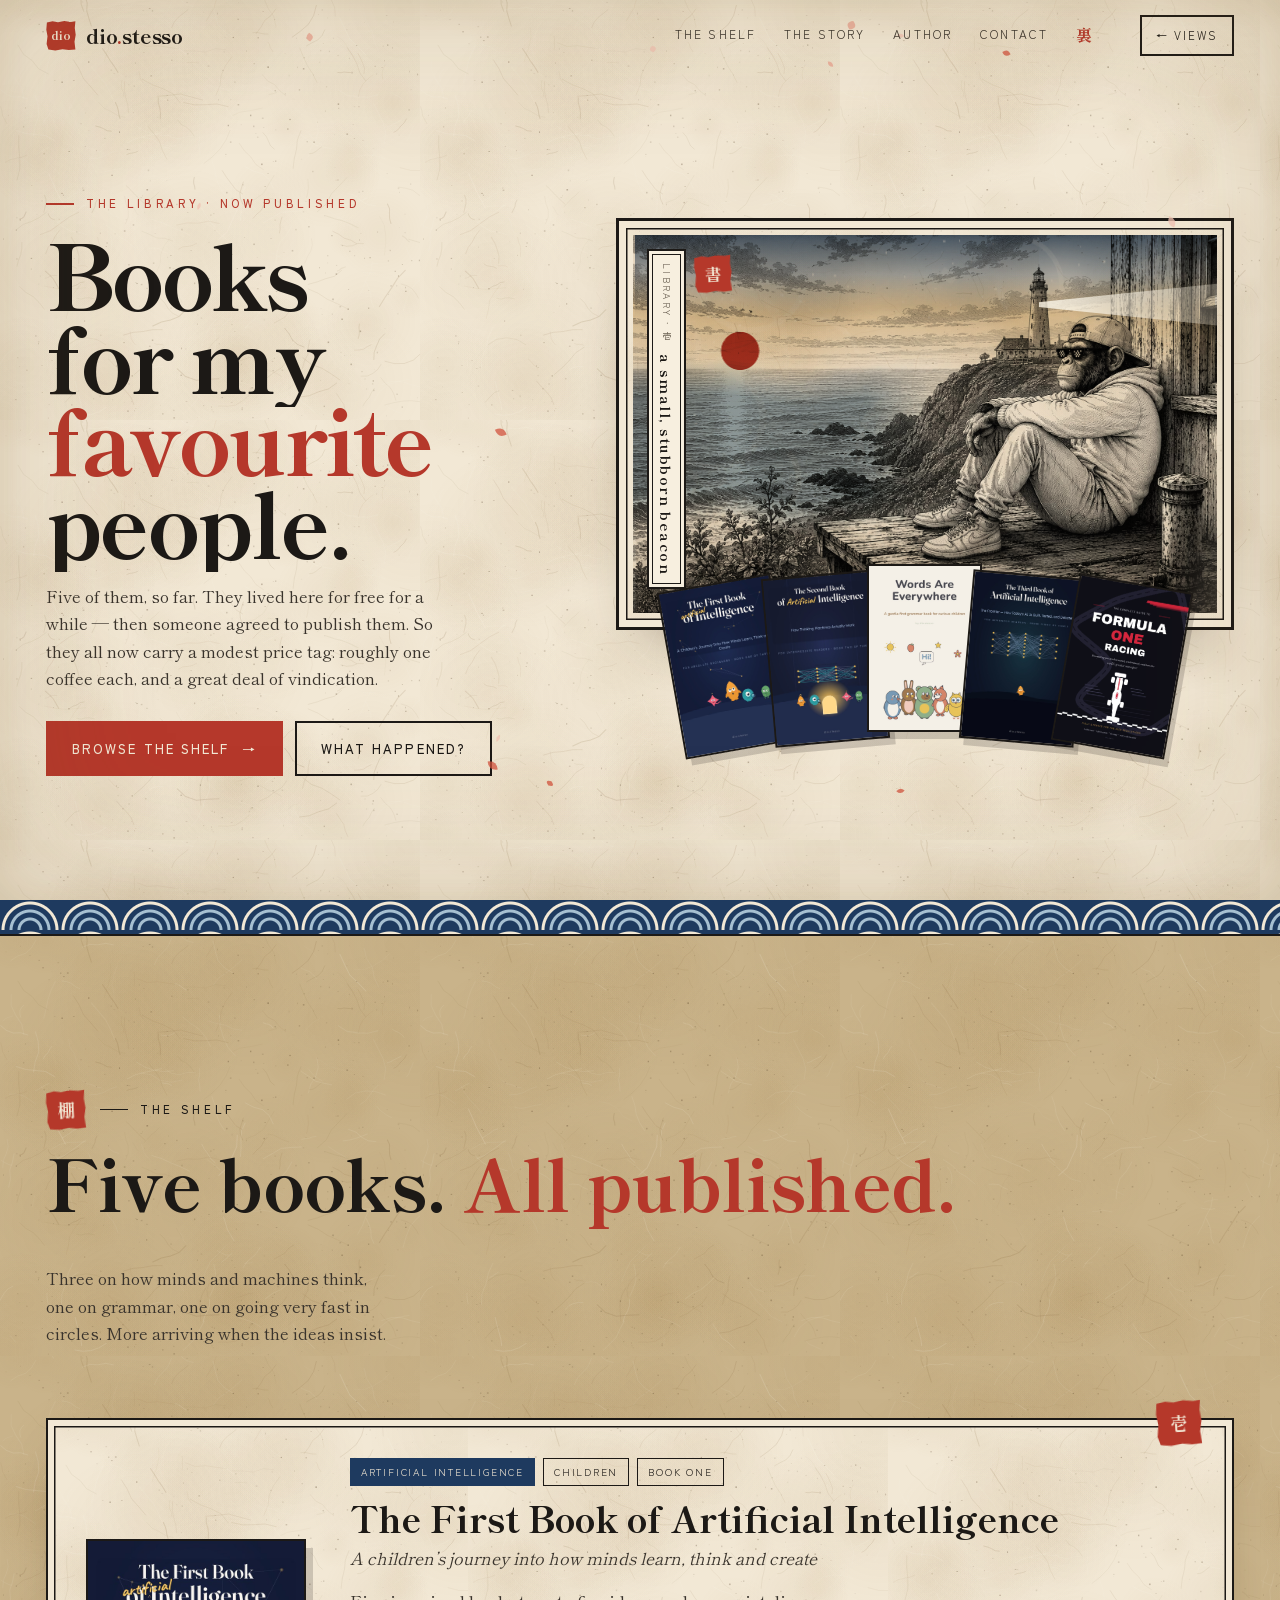
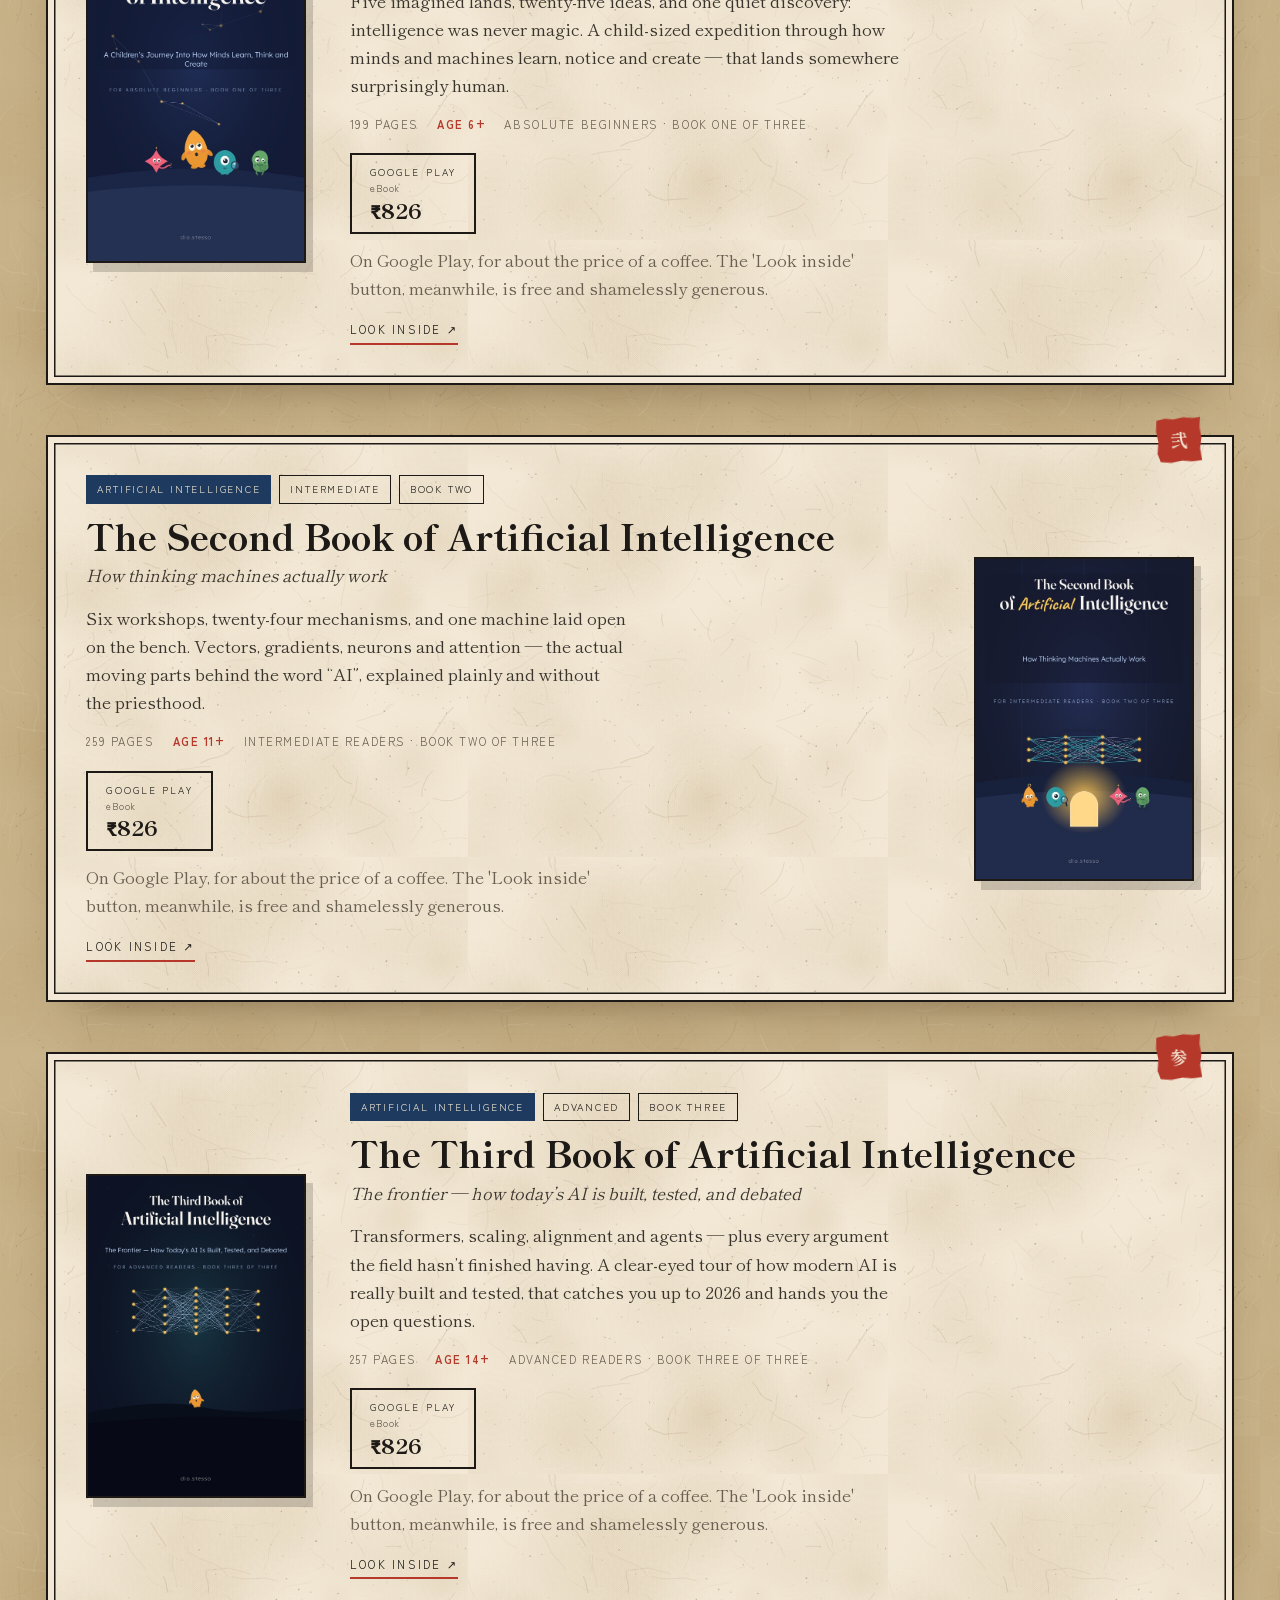
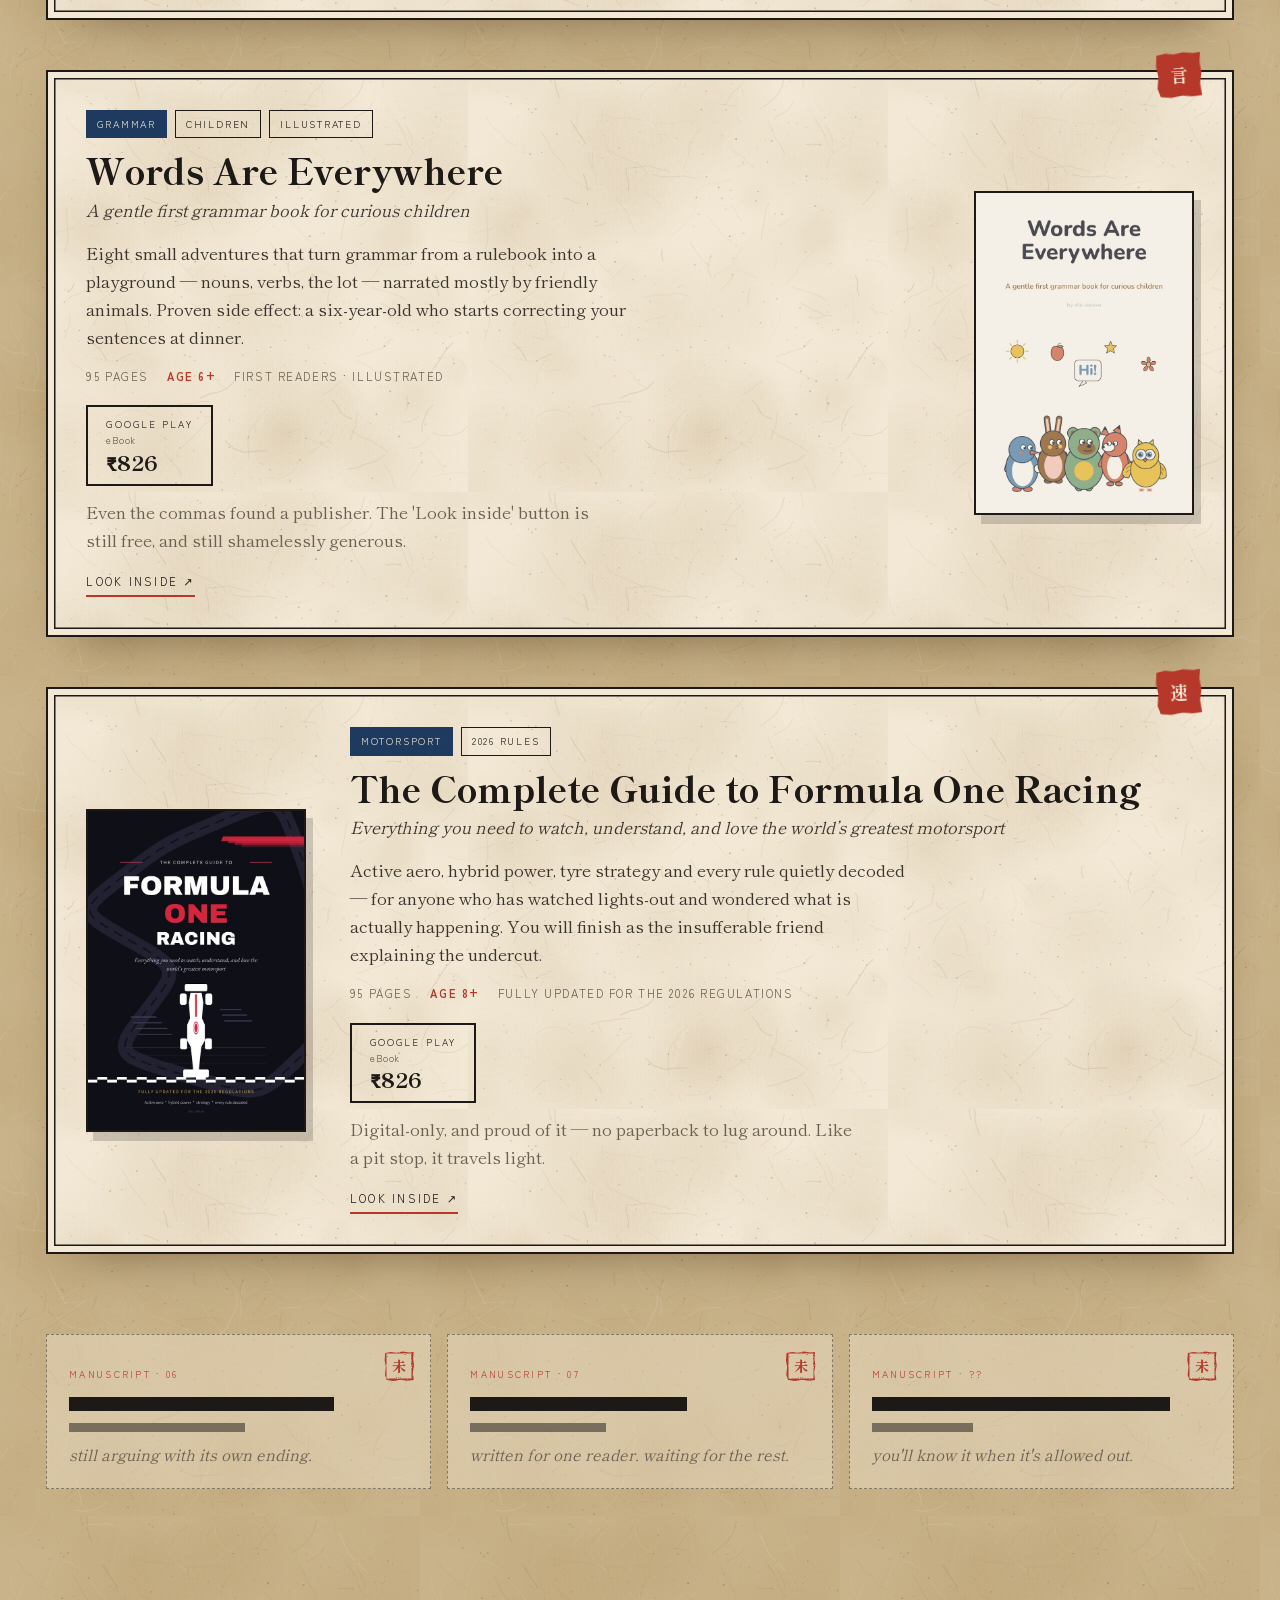
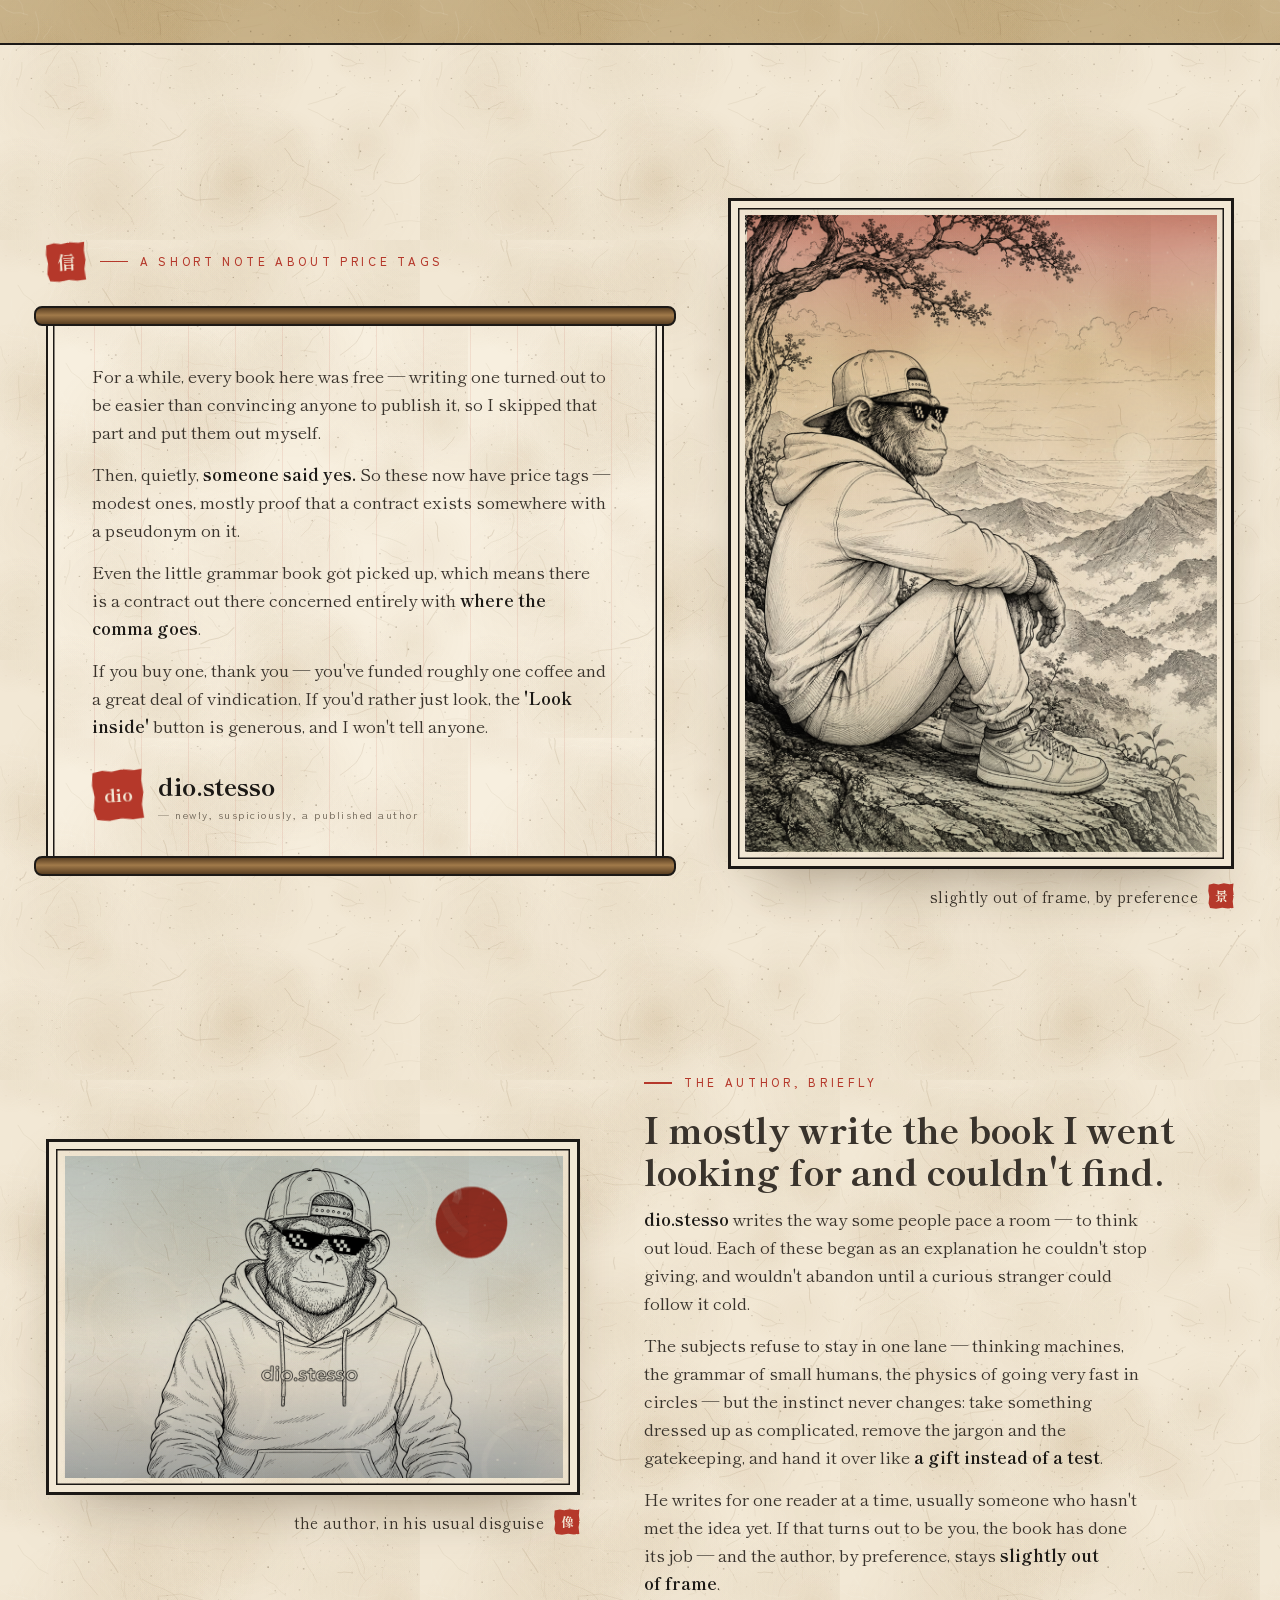
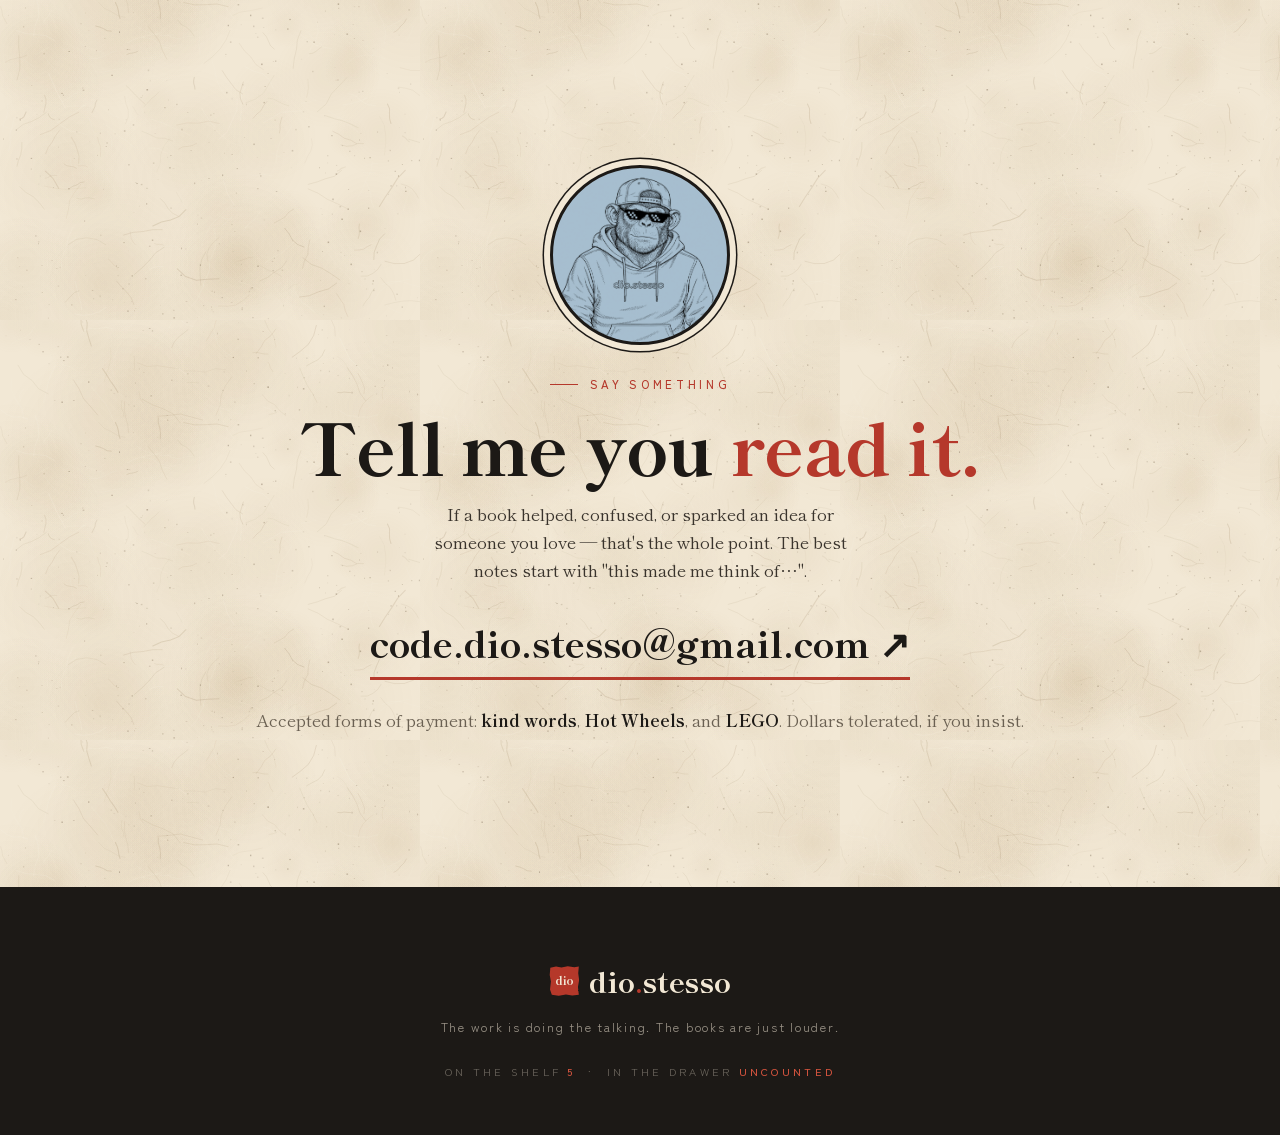
==== commit a1d3ebe5: "Mobile edition, no forced dark mode, slow ambient motion, crisp seals Co-Authored-By: Claude Opus 5." ====
--- a/books.html
+++ b/books.html
@@ -6,6 +6,7 @@
 <title>dio.stesso — the library</title>
 <meta name="description" content="Books by dio.stesso — on artificial intelligence, grammar, and Formula One. All five published, on Google Play.">
 <meta name="theme-color" content="#F2E8D5">
+<meta name="color-scheme" content="only light">
 <meta property="og:type" content="book">
 <meta property="og:site_name" content="dio.stesso">
 <meta property="og:title" content="dio.stesso — the library">
@@ -95,7 +96,7 @@
 .btag{font-family:var(--f-ui);font-size:.62rem;letter-spacing:.18em;text-transform:uppercase;padding:5px 10px;border:1.5px solid var(--sumi)}
 .btag:first-child{background:var(--ai);border-color:var(--ai);color:var(--washi)}
 .btitle{font-family:var(--f-disp);font-weight:800;font-size:clamp(1.6rem,2.8vw,2.4rem);line-height:1.08}
-.bsub{font-family:var(--f-brush);color:var(--sumi-2);margin:8px 0 14px;font-size:1.05rem}
+.bsub{font-family:var(--f-disp);font-style:italic;color:var(--sumi-2);margin:8px 0 14px;font-size:1.05rem}
 .bsummary{color:var(--sumi-2);max-width:62ch;margin-bottom:16px}
 .bmeta{display:flex;flex-wrap:wrap;gap:6px 18px;font-family:var(--f-ui);font-size:.7rem;letter-spacing:.14em;text-transform:uppercase;color:var(--sumi-soft);margin-bottom:20px}
 .bmeta .bage{color:var(--beni);font-weight:700}
@@ -108,7 +109,7 @@
 .buy-fmt{font-family:var(--f-ui);font-size:.6rem;letter-spacing:.1em;opacity:.7}
 .buy-price{font-family:var(--f-disp);font-weight:800;font-size:1.3rem;line-height:1.1;margin-top:2px}
 .buy-price s{opacity:.55;font-size:.75em;margin-right:4px}
-.buy-note{font-family:var(--f-brush);color:var(--sumi-soft);margin-top:12px;max-width:56ch}
+.buy-note{font-family:var(--f-disp);color:var(--sumi-soft);margin-top:12px;max-width:56ch}
 .b-look{margin-top:14px;background:none;border:0;border-bottom:2px solid var(--beni);font-family:var(--f-ui);font-size:.7rem;letter-spacing:.2em;text-transform:uppercase;cursor:pointer;padding:4px 0}
 .b-look:hover{color:var(--beni)}
 
@@ -120,7 +121,7 @@
 .ms .bar{display:block;height:14px;background:var(--sumi);margin:12px 0 8px;width:var(--w,80%);transition:background .4s}
 .ms .bar.b2{height:9px;width:var(--w2,55%);opacity:.5}
 .ms:hover .bar{background:var(--washi)}
-.ms p{font-family:var(--f-brush);font-size:.98rem;color:var(--sumi-soft);margin-top:10px;transition:color .4s}
+.ms p{font-family:var(--f-disp);font-style:italic;font-size:.98rem;color:var(--sumi-soft);margin-top:10px;transition:color .4s}
 .ms:hover p{color:var(--beni-2)}
 .ms .seal{position:absolute;top:16px;right:16px;--s:30px;font-size:.9rem}
 
@@ -139,7 +140,7 @@
 .contact-line{color:var(--sumi-2);max-width:48ch;margin:0 auto 28px}
 .mail{display:inline-block;white-space:nowrap;max-width:100%;font-family:var(--f-disp);font-weight:800;font-size:clamp(1.05rem,5.2vw,2.3rem);text-decoration:none;border-bottom:3px solid var(--beni);padding-bottom:4px;transition:color .3s}
 .mail:hover{color:var(--beni)}
-.currency{margin-top:26px;font-family:var(--f-brush);color:var(--sumi-soft)}
+.currency{margin-top:26px;font-family:var(--f-disp);color:var(--sumi-soft)}
 .currency b{color:var(--sumi);font-family:var(--f-disp)}
 
 /* ---------- LIGHTBOX ---------- */
@@ -168,6 +169,79 @@
   .fan{margin-top:-30px}
   .fb{width:19vw;margin-left:-3vw}
   .letter{padding:36px 26px 30px}
+}
+
+/* =====================================================================
+   MOBILE EDITION (≤640px) — the library, composed for the phone
+   ===================================================================== */
+@media(max-width:640px){
+  body{font-size:16px;line-height:1.6}
+  .wrap{padding:0 20px}
+  .band{padding:72px 0}
+  .h-sec{font-size:clamp(2.3rem,10.6vw,2.9rem);line-height:1.02;letter-spacing:-.02em}
+  .lede{font-size:1rem;max-width:none!important}
+  .sec-head{display:block;margin-bottom:34px}
+  .sec-no{gap:12px}
+  .sec-no .seal{--s:32px}
+  .sheet{border-width:2px;box-shadow:inset 0 0 0 4px var(--washi),inset 0 0 0 5px var(--sumi),0 18px 30px -22px rgba(60,40,15,.5)}
+  .sheet-in{inset:8px}
+  .btn{justify-content:center;padding:15px 10px;font-size:.66rem;letter-spacing:.12em;gap:8px}
+
+  /* hero */
+  #hero{min-height:auto;padding:86px 0 30px}
+  .hero-name{font-size:clamp(2.9rem,14.5vw,3.8rem);margin:14px 0 16px;letter-spacing:-.03em}
+  .hero-sub{font-size:1.02rem}
+  .hero-cta{display:grid;grid-template-columns:1fr 1fr;gap:10px;margin-top:24px}
+  .hero-grid>div:last-child{margin:30px -8px 0}
+  .print-cart{top:14px;left:14px}
+  .print-cart .seal{--s:32px}
+  .fan{margin-top:-26px}
+  .fb{width:19vw;margin-left:-3vw;box-shadow:3px 4px 0 rgba(28,25,22,.18)}
+
+  /* book cards: cover + title side by side, the rest full width */
+  .grid{gap:40px}
+  .bcard,.bcard:nth-child(even){grid-template-columns:34% 1fr;justify-items:stretch;align-items:start;gap:0 16px;padding:16px 16px 20px;
+    border-width:2px;box-shadow:inset 0 0 0 4px var(--washi),inset 0 0 0 5px var(--sumi),0 20px 36px -28px rgba(60,40,15,.55)}
+  .binfo{display:contents}
+  .bcover,.bcard:nth-child(even) .bcover{order:0;grid-row:1 / span 3;width:100%;box-shadow:4px 5px 0 rgba(28,25,22,.18);align-self:start}
+  .bcover::after{opacity:1;content:'Look inside';padding:20px 0 8px;font-size:.52rem}
+  .btags,.btitle,.bsub{grid-column:2}
+  .btags{margin:2px 0 8px}
+  .btag{font-size:.52rem;padding:4px 7px;letter-spacing:.12em}
+  .btag:not(:first-child){display:none}
+  .btitle{font-size:1.32rem;line-height:1.12}
+  .bsub{font-size:.86rem;margin:6px 0 0;line-height:1.4}
+  .bsummary,.bmeta,.buyrow,.buy-note,.b-look{grid-column:1 / -1}
+  .bsummary{margin:18px 0 12px;font-size:.98rem}
+  .bmeta{font-size:.58rem;letter-spacing:.08em;margin-bottom:16px}
+  .buyrow{display:grid;grid-template-columns:1fr}
+  .buy{flex-direction:row;align-items:center;justify-content:space-between;padding:12px 16px}
+  .buy-fmt{display:none}
+  .buy-price{margin:0;font-size:1.25rem}
+  .buy-note{font-size:.88rem;margin-top:10px}
+  .b-look{justify-self:start}
+  .bno{top:-14px;right:14px}
+  .bno .seal{--s:36px;font-size:.9rem}
+  .drawer-row{gap:12px;margin-top:48px}
+  .ms{padding:18px}
+
+  /* story · author */
+  .letter-grid,.author-grid{gap:44px}
+  .letter{padding:32px 20px 26px}
+  .letter p{font-size:.98rem}
+  .sign{font-size:1.3rem}
+  .sign .seal{--s:44px}
+  .side-print{margin:0 -8px}
+  .side-cap{justify-content:flex-start;text-align:left;padding-left:8px;font-size:.86rem}
+  .author-pull{font-size:1.5rem}
+  .author-body p{font-size:1rem}
+
+  /* contact */
+  .avatar{width:120px}
+  .contact-line{font-size:1rem}
+  .currency{font-size:.95rem}
+  .foot{padding:56px 20px 44px}
+  .foot p{font-size:.72rem;letter-spacing:.08em}
 }
 </style>
 </head>
@@ -512,10 +586,11 @@
 avatar.addEventListener('click', () => {
   const s = document.createElement('div');
   s.textContent = ['hi.','☺','read it!','ciao','★'][Math.floor(Math.random()*5)];
-  s.style.cssText = 'position:absolute;top:10%;left:50%;font-family:var(--f-brush);font-size:1.6rem;color:var(--beni);pointer-events:none';
+  s.style.cssText = 'position:absolute;top:10%;left:50%;font-family:var(--f-disp);font-weight:800;font-size:1.6rem;color:var(--beni);pointer-events:none';
   avatar.appendChild(s);
   s.animate([{transform:'translate(-50%,0) scale(.5)',opacity:0},{transform:'translate(-50%,-30px) scale(1.1)',opacity:1},{transform:'translate(-50%,-58px) scale(1)',opacity:0}],{duration:850,easing:'cubic-bezier(.2,.8,.3,1)'}).onfinish = () => s.remove();
 });
+
 U.observe();
 </script>
 </body>
--- a/assets/ukiyo.css
+++ b/assets/ukiyo.css
@@ -6,6 +6,7 @@
    one or two small actions per view. Things *print in*, never fade-and-float.
    ===================================================================== */
 :root{
+  color-scheme:only light;
   --washi:#F2E8D5; --washi-2:#EADCC0; --washi-3:#E0CFAE; --mount:#C9B38A;
   --sumi:#1C1916; --sumi-2:#39332C; --sumi-soft:#6A6052; --sumi-faint:rgba(28,25,22,.14);
   --ai:#1E3A5F; --ai-2:#3F6688; --ai-pale:#A7BFD0;
@@ -21,7 +22,7 @@
   --paper-tex:none;
 }
 *{margin:0;padding:0;box-sizing:border-box}
-html{scroll-behavior:smooth;-webkit-text-size-adjust:100%}
+html{scroll-behavior:smooth;-webkit-text-size-adjust:100%;color-scheme:only light;background:#F2E8D5}
 body{
   background-color:var(--washi);
   background-image:var(--paper-tex);
@@ -58,13 +59,16 @@
 ---------------------------------------------------------------- */
 .seal{
   --s:46px;width:var(--s);height:var(--s);flex:0 0 var(--s);
-  display:inline-grid;place-items:center;background:var(--beni);color:var(--washi);
-  font-family:var(--f-brush);font-size:calc(var(--s)*.46);line-height:1;
+  display:inline-grid;place-items:center;color:var(--washi);
+  font-family:var(--f-disp);font-weight:800;font-size:calc(var(--s)*.44);line-height:1;letter-spacing:-.02em;
+  position:relative;isolation:isolate;
+}
+.seal::before{content:'';position:absolute;inset:0;z-index:-1;background:var(--beni);
   clip-path:polygon(3% 6%,22% 2%,40% 5%,61% 1%,83% 4%,98% 2%,96% 24%,99% 47%,95% 70%,98% 96%,76% 98%,55% 95%,31% 99%,8% 96%,2% 78%,5% 52%,1% 30%);
-  filter:url(#rough);position:relative;
-}
+  filter:url(#rough)}
 .seal.sq{writing-mode:vertical-rl;font-size:calc(var(--s)*.34);letter-spacing:-.05em}
-.seal.ghost{background:transparent;color:var(--beni);box-shadow:inset 0 0 0 2.5px var(--beni)}
+.seal.ghost{color:var(--beni)}
+.seal.ghost::before{background:transparent;box-shadow:inset 0 0 0 2.5px var(--beni)}
 .stamp{transform:scale(1.35) rotate(-6deg);opacity:0}
 .on .stamp,.stamp.on{animation:stamp .26s var(--ease) forwards;animation-delay:var(--sd,.45s)}
 @keyframes stamp{0%{transform:scale(1.35) rotate(-6deg);opacity:0}60%{opacity:1}100%{transform:scale(1) rotate(-3deg);opacity:1}}
@@ -134,7 +138,7 @@
 .nav-links a{display:block;font-family:var(--f-ui);font-size:.74rem;letter-spacing:.18em;text-transform:uppercase;text-decoration:none;padding:10px 13px;position:relative;color:var(--sumi-2)}
 .nav-links a::after{content:'';position:absolute;left:13px;right:13px;bottom:5px;height:2px;background:var(--beni);transform:scaleX(0);transform-origin:right;transition:transform .4s var(--ease)}
 .nav-links a:hover::after,.nav-links a.act::after{transform:scaleX(1);transform-origin:left}
-.nav-links a.ura{color:var(--beni);font-family:var(--f-brush);letter-spacing:.05em;font-size:1rem;text-transform:none;padding-top:7px}
+.nav-links a.ura{color:var(--beni);font-family:var(--f-disp);font-weight:800;letter-spacing:.05em;font-size:1rem;text-transform:none;padding-top:7px}
 .burger{display:none;margin-left:auto;background:none;border:0;width:44px;height:44px;cursor:pointer;position:relative}
 .burger span{position:absolute;left:10px;right:10px;height:2px;background:var(--sumi);transition:.35s var(--ease)}
 .burger span:nth-child(1){top:16px}.burger span:nth-child(2){top:26px;right:18px}
@@ -192,6 +196,23 @@
 .foot .tally b{color:var(--beni-2);font-weight:500}
 
 
+/* ---------------------------------------------------------------
+   THE PRINT IS ALIVE — very slow, continuous, barely there
+   · pigment blocks breathe (ink density drifts, colour comes and goes)
+   · the camera lingers over every print (handscroll-slow push)
+   · monochrome thumbnails take on colour, then let it go
+---------------------------------------------------------------- */
+.blk.on{animation:breathe var(--bt,11s) ease-in-out infinite alternate;animation-delay:calc(var(--pd,0s) + 1.4s)}
+@keyframes breathe{0%{opacity:1}100%{opacity:var(--bo,.62)}}
+.sheet-in>.key,.sheet-in>.blk{scale:1;transform-origin:var(--kb,60% 45%);animation-name:breathe,linger;animation-duration:var(--bt,11s),38s;animation-timing-function:ease-in-out,ease-in-out;animation-iteration-count:infinite,infinite;animation-direction:alternate,alternate}
+.sheet-in>.key{animation:linger 38s ease-in-out infinite alternate}
+@keyframes linger{from{scale:1}to{scale:1.045}}
+.tint{animation:tint 16s ease-in-out infinite;animation-delay:var(--td,0s);animation-play-state:paused}
+.tint.live{animation-play-state:running}
+@keyframes tint{0%,100%{filter:grayscale(.92) sepia(.38) contrast(1.05)}50%{filter:grayscale(.25) sepia(.12) contrast(1.02)}}
+.age{animation:age 14s ease-in-out infinite alternate}
+@keyframes age{from{opacity:.85}to{opacity:1}}
+
 /* typographic hygiene — no orphans, no ugly breaks */
 h1,h2,h3,h4,.pull,.q,.lede,.slip,.ura-foot p{text-wrap:balance}
 p,li,figcaption{text-wrap:pretty}
@@ -208,6 +229,9 @@
 @media(max-width:960px){
   .nav-links{display:none}
   .burger{display:block}
+}
+@media(max-width:380px){
+  body .btn{font-size:.6rem;letter-spacing:.07em;padding:14px 6px;gap:6px}
 }
 @media(prefers-reduced-motion:reduce){
   *,*::before,*::after{animation:none!important;transition:none!important;scroll-behavior:auto!important}
@@ -215,4 +239,5 @@
   .pr{-webkit-mask:none;mask:none;transform:none}
   .stamp{opacity:1;transform:rotate(-3deg)}
   #petals{display:none}
-}
+  .blk,.key,.tint,.age{animation:none!important;scale:1!important}
+}
